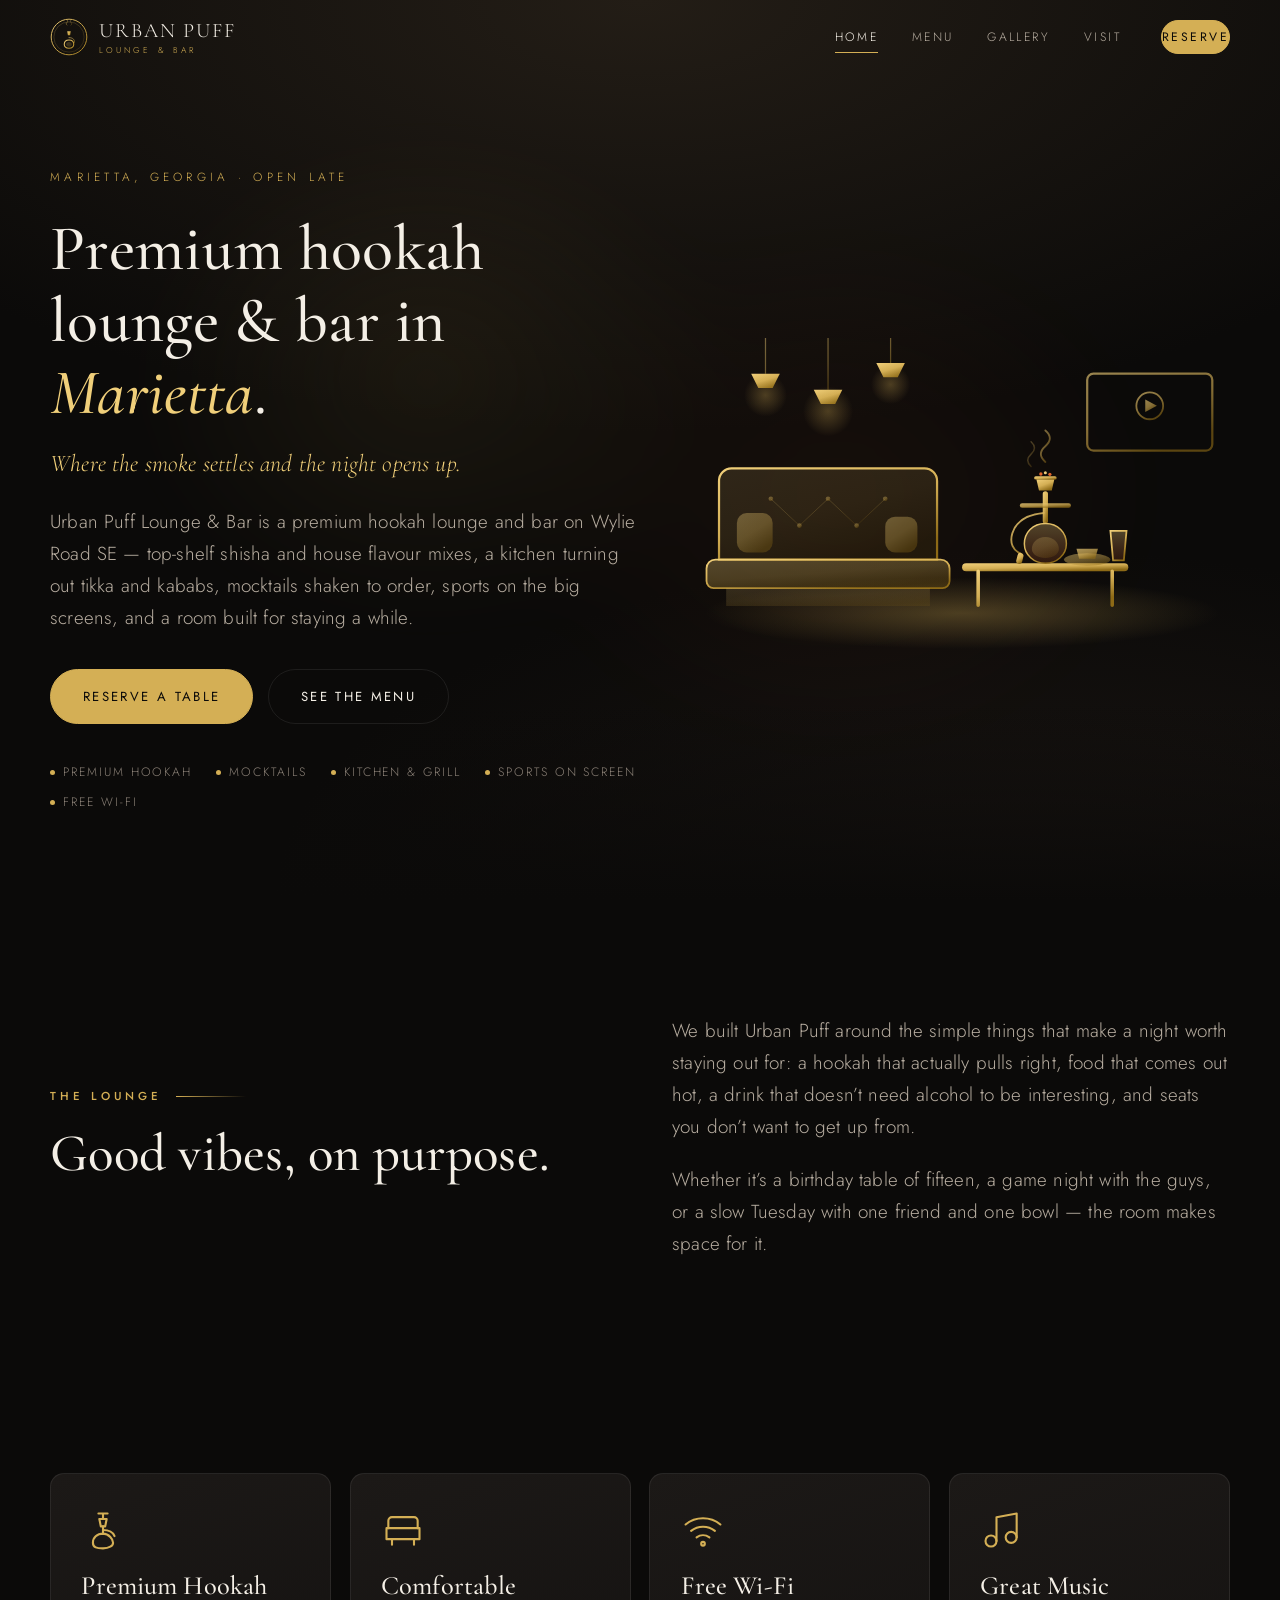
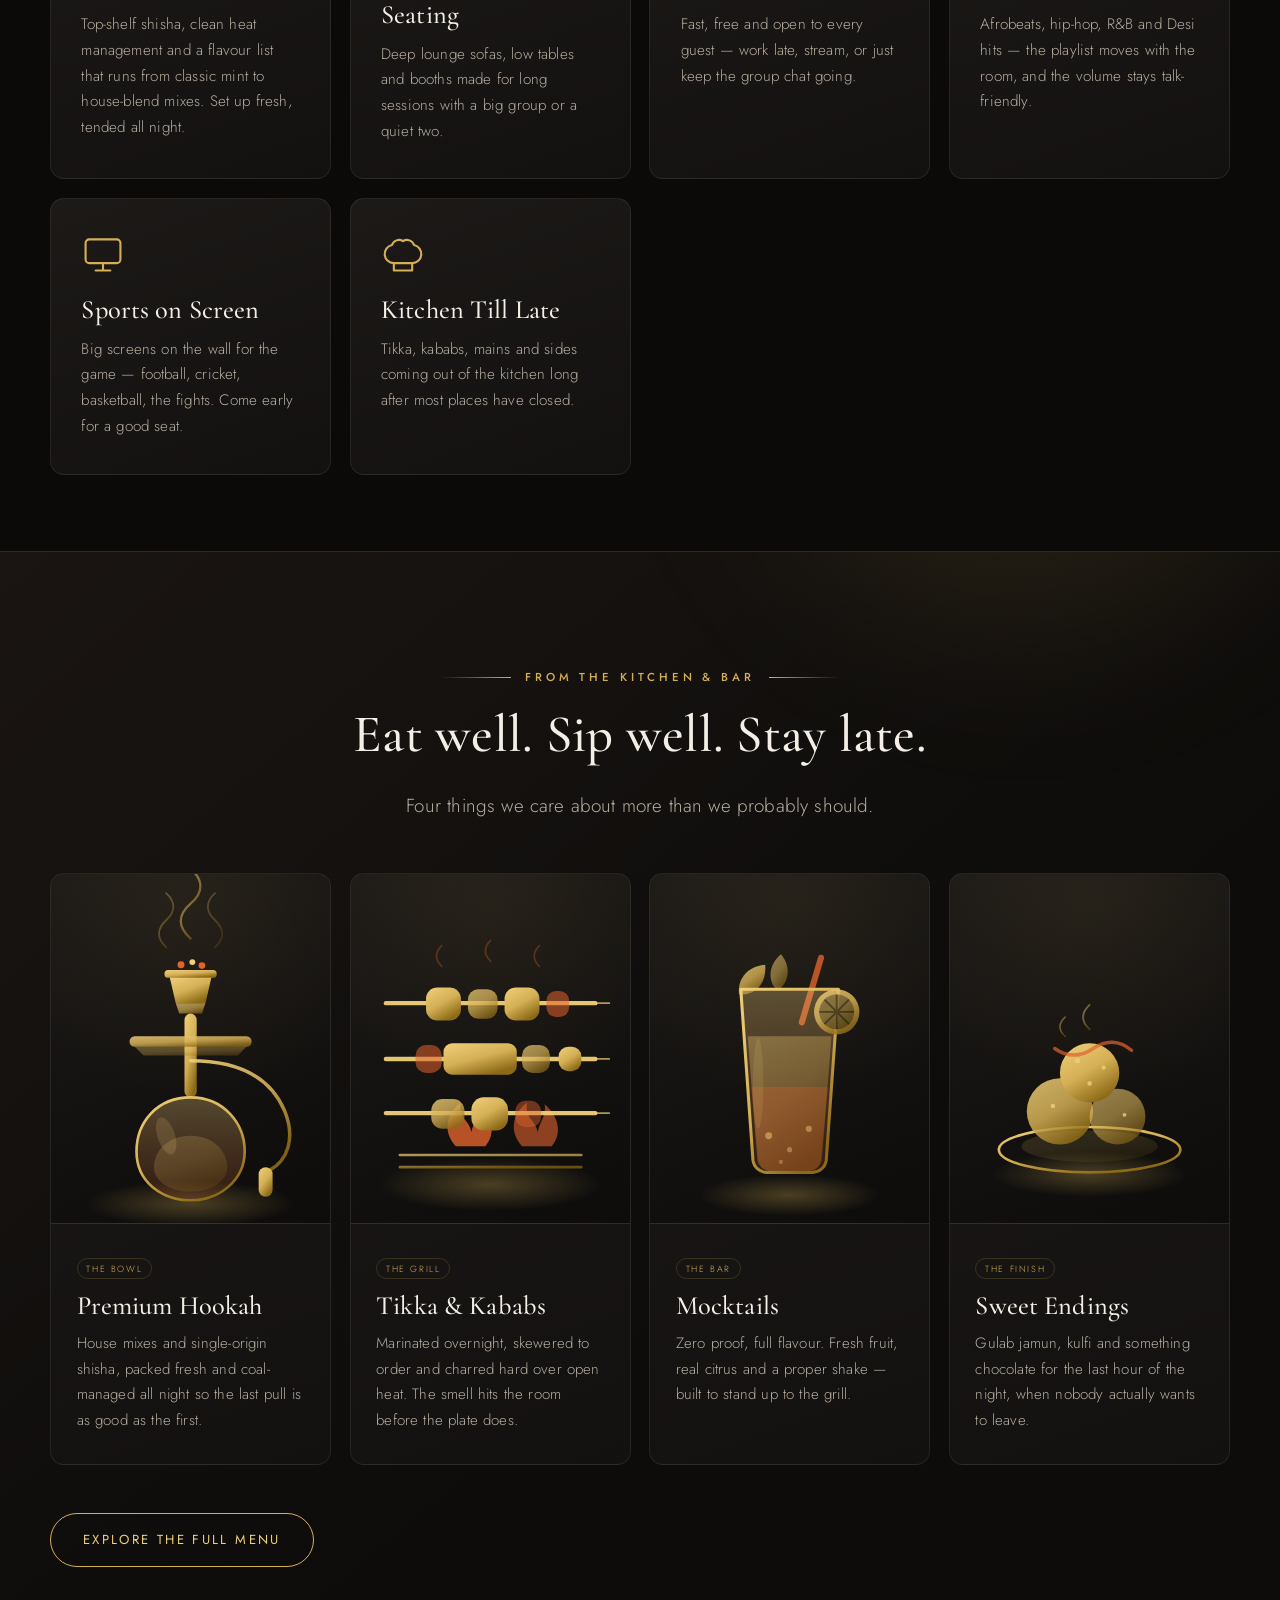
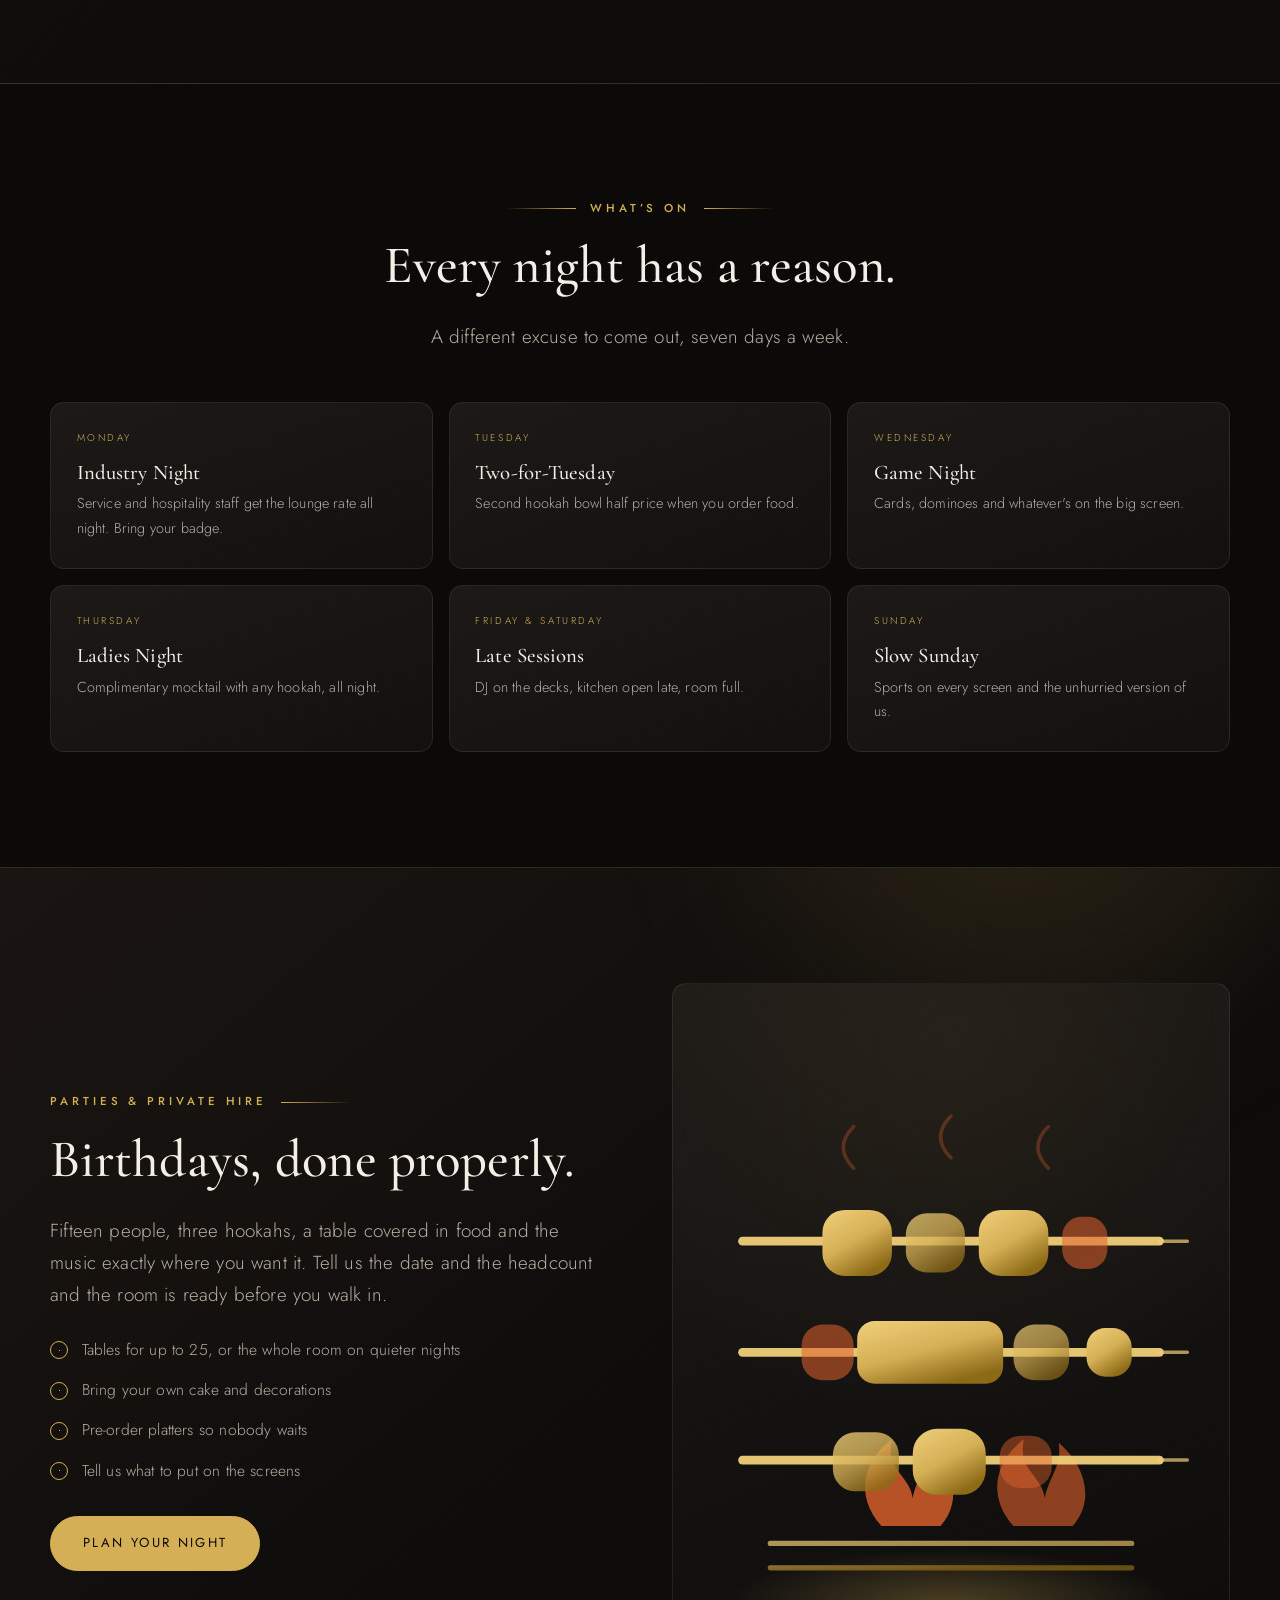
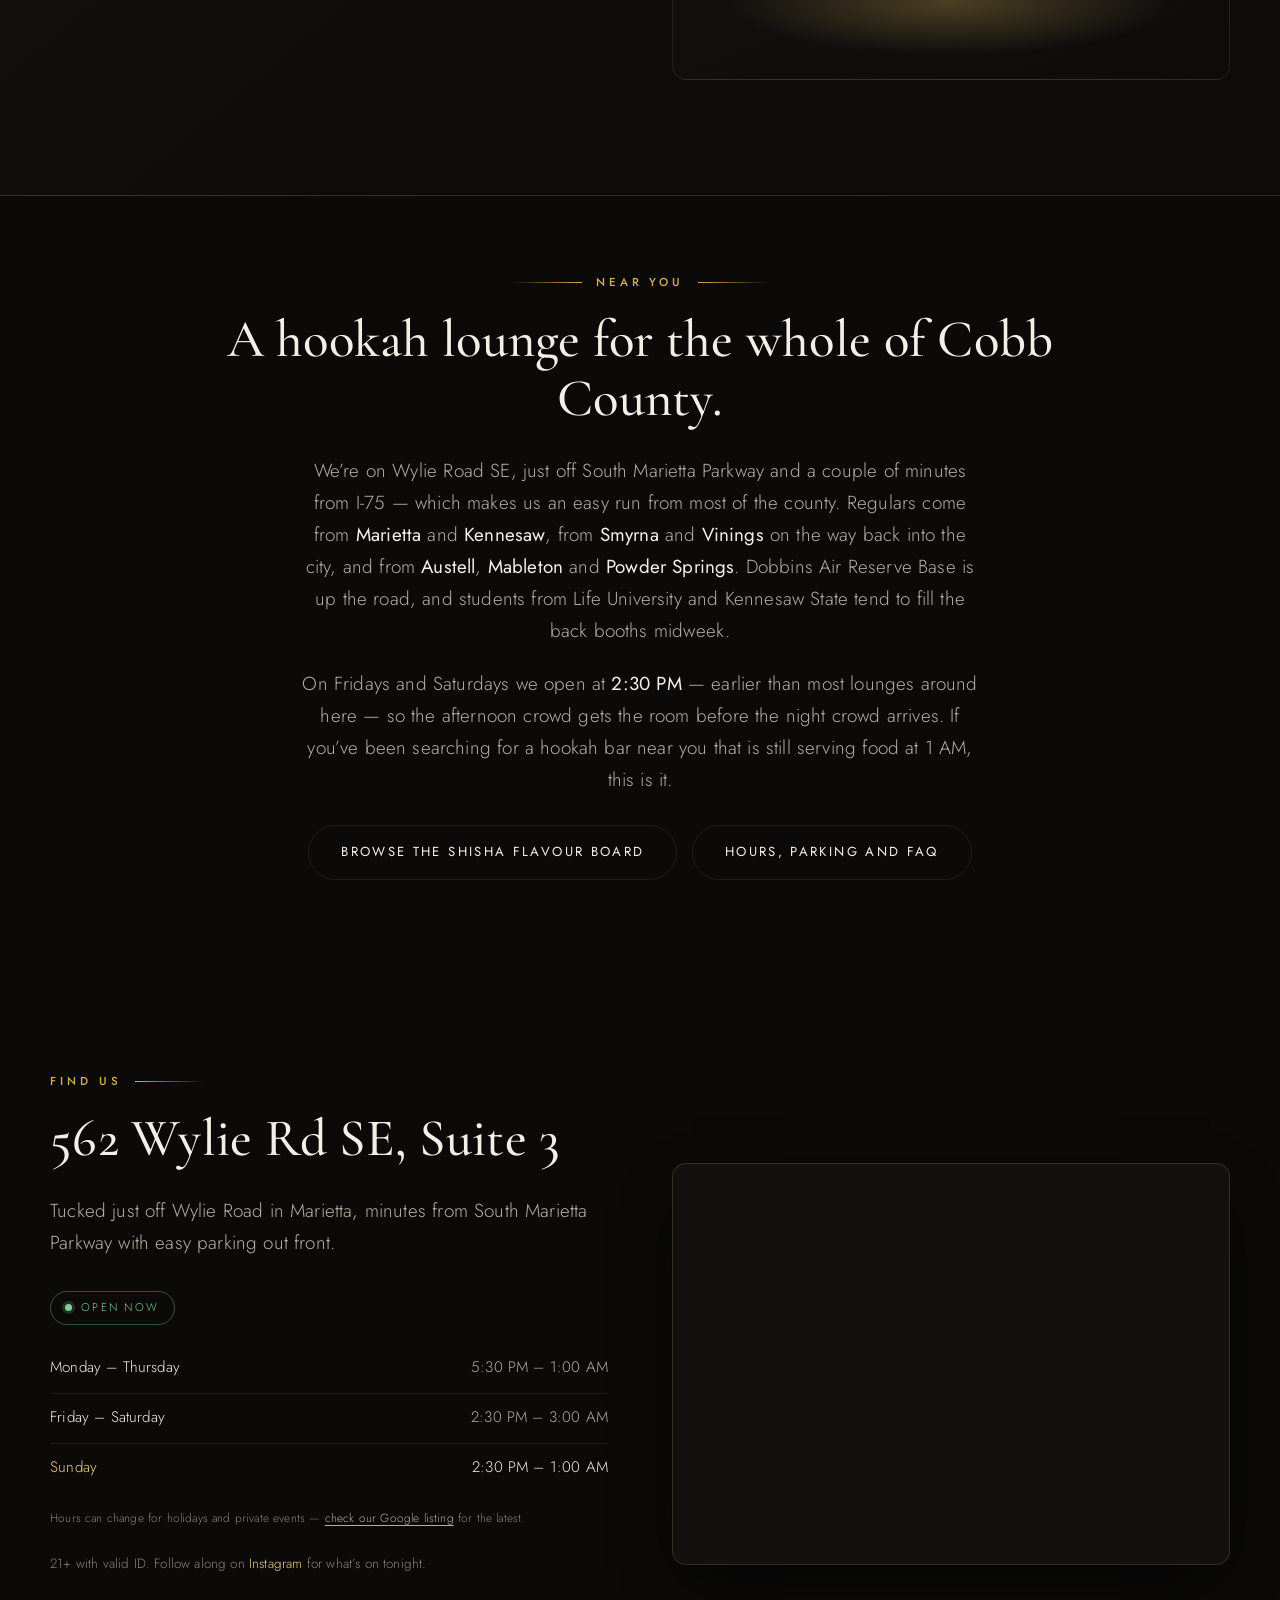
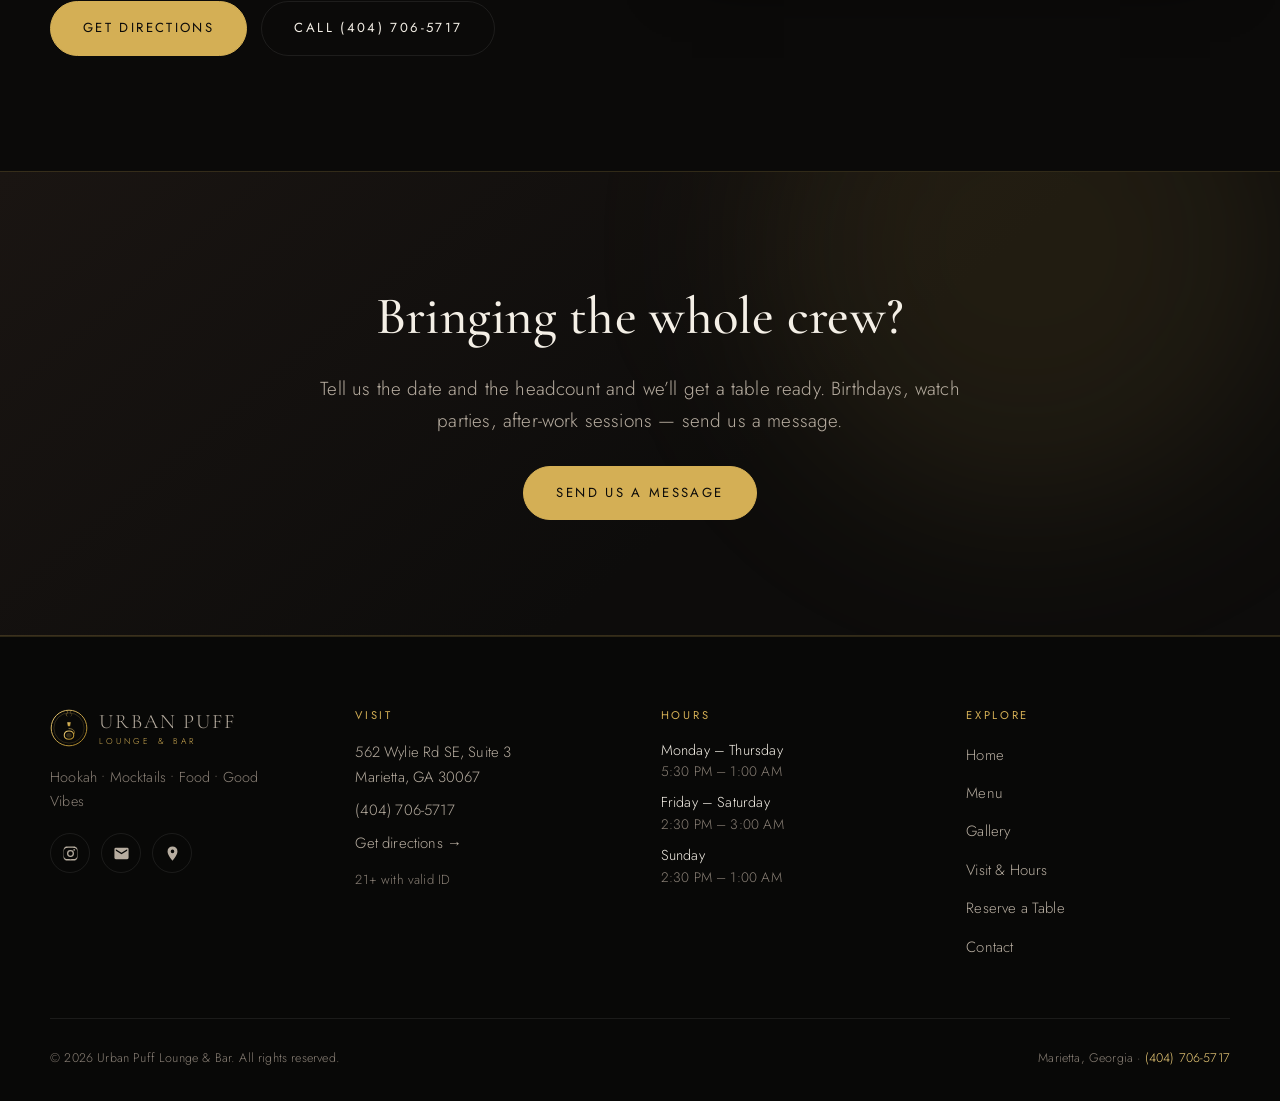
==== index.html @ 560b46fd "Correct the ZIP code to 30067 The US Census geocoder resolves 562 Wylie Rd SE (and neighbouring numb" ====
<!DOCTYPE html>
<html lang="en">
<head>
<meta charset="utf-8">
<meta name="viewport" content="width=device-width, initial-scale=1">
<title>Premium Hookah Lounge &amp; Bar in Marietta, GA | Urban Puff</title>
<meta name="description" content="Premium hookah lounge and bar at 562 Wylie Rd SE, Marietta GA. Top-shelf shisha, tikka and kababs, mocktails, sports on screen, free Wi-Fi. Open late.">
<meta name="robots" content="index, follow, max-image-preview:large, max-snippet:-1, max-video-preview:-1">
<link rel="canonical" href="https://urbanpufflounge.com/">
<meta name="theme-color" content="#0b0a09">
<meta name="author" content="Urban Puff Lounge &amp; Bar">
<meta name="keywords" content="Urban Puff Lounge &amp; Bar, Urban Puff Lounge and Bar, Urban Puff Marietta, hookah lounge Marietta GA, hookah bar near me, premium hookah lounge Atlanta, shisha Marietta, hookah and food Marietta, mocktail bar Marietta, Cobb County hookah lounge">

<meta name="geo.region" content="US-GA">
<meta name="geo.placename" content="Marietta, GA">
<meta name="geo.position" content="33.9381686;-84.511845">
<meta name="ICBM" content="33.9381686, -84.511845">

<meta property="og:type" content="business.business">
<meta property="og:site_name" content="Urban Puff Lounge &amp; Bar">
<meta property="og:title" content="Premium Hookah Lounge &amp; Bar in Marietta, GA | Urban Puff">
<meta property="og:description" content="Premium hookah lounge and bar at 562 Wylie Rd SE, Marietta GA. Top-shelf shisha, tikka and kababs, mocktails, sports on screen, free Wi-Fi. Open late.">
<meta property="og:url" content="https://urbanpufflounge.com/">
<meta property="og:locale" content="en_US">
<meta property="og:image" content="https://urbanpufflounge.com/assets/img/og-image.jpg">
<meta property="og:image:width" content="1200">
<meta property="og:image:height" content="630">
<meta property="og:image:alt" content="Urban Puff Lounge &amp; Bar — premium hookah lounge in Marietta, Georgia">
<meta name="twitter:card" content="summary_large_image">
<meta name="twitter:title" content="Premium Hookah Lounge &amp; Bar in Marietta, GA | Urban Puff">
<meta name="twitter:description" content="Premium hookah lounge and bar at 562 Wylie Rd SE, Marietta GA. Top-shelf shisha, tikka and kababs, mocktails, sports on screen, free Wi-Fi. Open late.">
<meta name="twitter:image" content="https://urbanpufflounge.com/assets/img/og-image.jpg">

<link rel="icon" href="favicon.svg" type="image/svg+xml">
<link rel="apple-touch-icon" href="assets/img/logo.svg">

<link rel="preconnect" href="https://fonts.googleapis.com">
<link rel="preconnect" href="https://fonts.gstatic.com" crossorigin>
<link href="https://fonts.googleapis.com/css2?family=Cormorant+Garamond:ital,wght@0,400;0,500;0,600;1,400&family=Jost:wght@200;300;400;500&display=swap" rel="stylesheet">
<link rel="stylesheet" href="assets/css/styles.css">
<script>document.documentElement.className += " js";</script>
<script type="application/ld+json">
{
  "@context": "https://schema.org",
  "@type": ["BarOrPub", "Restaurant"],
  "@id": "https://urbanpufflounge.com/#business",
  "name": "Urban Puff Lounge & Bar",
  "alternateName": ["Urban Puff", "Urban Puff Lounge and Bar", "Urban Puff Hookah Lounge"],
  "description": "Premium hookah lounge and bar in Marietta, Georgia. Top-shelf shisha and house flavour mixes, tikka and kababs off the grill, mocktails shaken to order, sports on the big screens, free Wi-Fi and comfortable seating. Open late seven nights a week.",
  "url": "https://urbanpufflounge.com/",
  "image": ["https://urbanpufflounge.com/assets/img/og-image.jpg"],
  "logo": "https://urbanpufflounge.com/assets/img/logo.svg",

  "telephone": "+14047065717",
  "priceRange": "$$",
  "currenciesAccepted": "USD",
  "paymentAccepted": "Cash, Credit Card, Debit Card, Mobile Payment",
  "servesCuisine": ["Hookah", "Indian", "Pakistani", "Middle Eastern", "American"],
  "acceptsReservations": "True",
  "smokingAllowed": true,
  "publicAccess": true,
  "hasMenu": "https://urbanpufflounge.com/menu.html",
  "address": {
    "@type": "PostalAddress",
    "streetAddress": "562 Wylie Rd SE, Suite 3",
    "addressLocality": "Marietta",
    "addressRegion": "GA",
    "postalCode": "30067",
    "addressCountry": "US"
  },
  "geo": {"@type": "GeoCoordinates", "latitude": "33.9381686", "longitude": "-84.511845"},
  "hasMap": "https://maps.app.goo.gl/qtieLH7uMNx3AroJ8",
  "areaServed": [{"@type":"City","name":"Marietta"},{"@type":"City","name":"Kennesaw"},{"@type":"City","name":"Smyrna"},{"@type":"City","name":"Austell"},{"@type":"City","name":"Powder Springs"},{"@type":"City","name":"Mableton"},{"@type":"City","name":"Vinings"},{"@type":"City","name":"Dobbins ARB"},{"@type":"City","name":"Cobb County"},{"@type":"City","name":"Atlanta"}],
  "openingHoursSpecification": [
    {"@type":"OpeningHoursSpecification","dayOfWeek":["Monday","Tuesday","Wednesday","Thursday"],"opens":"17:30","closes":"01:00"},
    {"@type":"OpeningHoursSpecification","dayOfWeek":["Friday","Saturday"],"opens":"14:30","closes":"03:00"},
    {"@type":"OpeningHoursSpecification","dayOfWeek":["Sunday"],"opens":"14:30","closes":"01:00"}
  ],
  "amenityFeature": [
    {"@type":"LocationFeatureSpecification","name":"Premium hookah","value":true},
    {"@type":"LocationFeatureSpecification","name":"Free Wi-Fi","value":true},
    {"@type":"LocationFeatureSpecification","name":"Free parking","value":true},
    {"@type":"LocationFeatureSpecification","name":"Live sports on screen","value":true},
    {"@type":"LocationFeatureSpecification","name":"Group and private bookings","value":true},
    {"@type":"LocationFeatureSpecification","name":"Vegetarian options","value":true},
    {"@type":"LocationFeatureSpecification","name":"Open late","value":true}
  ],
  "potentialAction": {
    "@type": "ReserveAction",
    "target": {
      "@type": "EntryPoint",
      "urlTemplate": "https://urbanpufflounge.com/reserve.html",
      "actionPlatform": [
        "http://schema.org/DesktopWebPlatform",
        "http://schema.org/MobileWebPlatform"
      ]
    },
    "result": {"@type": "Reservation", "name": "Table reservation at Urban Puff Lounge & Bar"}
  },
  "sameAs": ["https://www.instagram.com/urbanpuff.562/"]
}
</script>
<script type="application/ld+json">
{
  "@context": "https://schema.org",
  "@type": "WebSite",
  "@id": "https://urbanpufflounge.com/#website",
  "url": "https://urbanpufflounge.com/",
  "name": "Urban Puff Lounge & Bar",
  "alternateName": "Urban Puff Lounge and Bar",
  "publisher": {"@id": "https://urbanpufflounge.com/#business"},
  "inLanguage": "en-US"
}
</script>
</head>
<body>
<a class="skip-link" href="#main">Skip to content</a>
<header class="site-header">
  <nav class="wrap nav" aria-label="Main">
    <a class="brand" href="index.html">
      <img class="brand__mark" src="assets/img/logo.svg" alt="" width="38" height="38">
      <span class="brand__name">Urban Puff<span class="brand__sub">Lounge &amp; Bar</span></span>
    </a>
    <button class="nav__toggle" aria-expanded="false" aria-controls="nav-links" aria-label="Menu">
      <span></span><span></span><span></span>
    </button>
    <div class="nav__links" id="nav-links">
      <a href="index.html" aria-current="page">Home</a><a href="menu.html">Menu</a><a href="gallery.html">Gallery</a><a href="visit.html">Visit</a>
      <a class="btn btn--solid nav__cta" href="reserve.html">Reserve</a>
    </div>
  </nav>
</header>
<main id="main">
<section class="hero">
  <div class="hero__smoke" aria-hidden="true"></div>
  <div class="wrap hero__grid">
    <div class="hero__inner">
      <p class="hero__tag">Marietta, Georgia · Open Late</p>
      <h1>Premium hookah lounge &amp; bar in <em>Marietta</em>.</h1>
      <p class="hero__poem">Where the smoke settles and the night opens up.</p>
      <p class="lede">Urban Puff Lounge &amp; Bar is a premium hookah lounge and bar on Wylie Road SE — top-shelf shisha and house flavour mixes, a kitchen turning out tikka and kababs, mocktails shaken to order, sports on the big screens, and a room built for staying a while.</p>
      <div class="btn-row" style="margin-top:2.2rem">
        <a class="btn btn--solid" href="reserve.html">Reserve a table</a>
        <a class="btn btn--ghost" href="menu.html">See the menu</a>
      </div>
      <div class="hero__meta">
        <span>Premium Hookah</span>
        <span>Mocktails</span>
        <span>Kitchen &amp; Grill</span>
        <span>Sports on Screen</span>
        <span>Free Wi-Fi</span>
      </div>
    </div>
    <div class="hero__art">
      <div class="art " role="img" aria-label="Inside the Urban Puff lounge">
        <!-- Real photo? Uncomment and the artwork steps aside:
        <img class="art__photo" src="assets/img/lounge.jpg" alt="Inside the Urban Puff lounge" loading="lazy"> -->
        <svg class="art__svg art__svg--wide" viewBox="0 0 600 340" role="img" preserveAspectRatio="xMidYMid meet" aria-hidden="true">
  <defs>
    <linearGradient id="g-lo808" x1="0" y1="0" x2="0.6" y2="1">
      <stop offset="0" stop-color="#f0cf7a"/>
      <stop offset="0.55" stop-color="#d4af55"/>
      <stop offset="1" stop-color="#8d6a16"/>
    </linearGradient>
    <linearGradient id="glass-lo808" x1="0" y1="0" x2="0" y2="1">
      <stop offset="0" stop-color="#f0cf7a" stop-opacity=".30"/>
      <stop offset="1" stop-color="#e0632c" stop-opacity=".16"/>
    </linearGradient>
    <radialGradient id="glow-lo808" cx="50%" cy="50%" r="50%">
      <stop offset="0" stop-color="#d4af55" stop-opacity=".30"/>
      <stop offset="1" stop-color="#d4af55" stop-opacity="0"/>
    </radialGradient>
  </defs>

  <ellipse cx="300" cy="308" rx="288" ry="40" fill="url(#glow-lo808)"/>

  <!-- screen on the back wall -->
  <g opacity=".62">
    <rect x="440" y="40" width="140" height="86" rx="7" fill="none" stroke="url(#g-lo808)" stroke-width="2.5"/>
    <path d="M440 110h140" stroke="url(#g-lo808)" stroke-width="1.2" opacity=".45"/>
    <circle cx="510" cy="76" r="15" fill="none" stroke="url(#g-lo808)" stroke-width="2"/>
    <path d="M505 69l13 7-13 7z" fill="url(#g-lo808)"/>
  </g>

  <!-- pendant lights over the booth -->
  <g>
    <path d="M80 0v40M150 0v58M220 0v28" stroke="url(#g-lo808)" stroke-width="1.4" opacity=".45"/>
    <path d="M64 40h32l-8 16H72z" fill="url(#g-lo808)"/>
    <path d="M134 58h32l-8 16h-16z" fill="url(#g-lo808)"/>
    <path d="M204 28h32l-8 16h-16z" fill="url(#g-lo808)"/>
    <circle class="art-lamp" cx="80" cy="64" r="24" fill="url(#glow-lo808)"/>
    <circle class="art-lamp" cx="150" cy="82" r="28" fill="url(#glow-lo808)"/>
    <circle class="art-lamp" cx="220" cy="52" r="22" fill="url(#glow-lo808)"/>
  </g>

  <!-- banquette: back -->
  <path d="M42 146h216a14 14 0 0114 14v88H28v-88a14 14 0 0114-14z" fill="url(#g-lo808)" opacity=".13"/>
  <path d="M42 146h216a14 14 0 0114 14v88H28v-88a14 14 0 0114-14z" fill="none" stroke="url(#g-lo808)" stroke-width="2.5"/>
  <!-- tufting -->
  <g fill="url(#g-lo808)" opacity=".38">
    <circle cx="86" cy="180" r="2.6"/><circle cx="150" cy="180" r="2.6"/><circle cx="214" cy="180" r="2.6"/>
    <circle cx="118" cy="210" r="2.6"/><circle cx="182" cy="210" r="2.6"/>
  </g>
  <g stroke="url(#g-lo808)" stroke-width="1" opacity=".22">
    <path d="M86 180l32 30M150 180l-32 30M150 180l32 30M214 180l-32 30"/>
  </g>
  <!-- seat -->
  <path d="M24 248h252a10 10 0 0110 10v14a8 8 0 01-8 8H22a8 8 0 01-8-8v-14a10 10 0 0110-10z"
        fill="url(#g-lo808)" opacity=".3"/>
  <path d="M24 248h252a10 10 0 0110 10v14a8 8 0 01-8 8H22a8 8 0 01-8-8v-14a10 10 0 0110-10z"
        fill="none" stroke="url(#g-lo808)" stroke-width="2"/>
  <!-- base -->
  <path d="M36 280h228v20H36z" fill="url(#g-lo808)" opacity=".16"/>
  <path d="M36 300h228" stroke="url(#g-lo808)" stroke-width="2" opacity=".5"/>
  <!-- cushions -->
  <g fill="url(#g-lo808)" opacity=".34">
    <rect x="48" y="196" width="40" height="44" rx="11"/>
    <rect x="214" y="200" width="36" height="40" rx="11"/>
  </g>

  <!-- low table -->
  <rect x="300" y="252" width="186" height="9" rx="4.5" fill="url(#g-lo808)"/>
  <path d="M318 261v38M468 261v38" stroke="url(#g-lo808)" stroke-width="4" stroke-linecap="round"/>
  <path d="M318 299h150" stroke="url(#g-lo808)" stroke-width="2" opacity=".4"/>

  <!-- hookah standing on the table -->
  <g transform="translate(368 122) scale(.42)">
    <g class="art-smoke" stroke="url(#g-lo808)" fill="none" stroke-linecap="round">
      <path class="art-smoke__a" d="M60 40c-16-14-16-28 0-42s16-28 0-42" stroke-width="5" opacity=".5"/>
      <path class="art-smoke__b" d="M22 52c-12-11-12-22 0-33s12-22 0-33" stroke-width="4" opacity=".28"/>
    </g>
    <path d="M36 86h48l-7 30H43z" fill="url(#g-lo808)"/>
    <rect x="30" y="78" width="60" height="9" rx="4.5" fill="url(#g-lo808)"/>
    <rect x="53" y="118" width="14" height="86" rx="7" fill="url(#g-lo808)"/>
    <path d="M-2 150h124a6 6 0 010 12H-2a6 6 0 010-12z" fill="url(#g-lo808)" opacity=".8"/>
    <path d="M60 204c-34 0-56 24-56 54s26 52 56 52 56-22 56-52-22-54-56-54z"
          fill="url(#glass-lo808)" stroke="url(#g-lo808)" stroke-width="4"/>
    <path d="M60 240c-22 0-36 16-36 32 0 14 16 24 36 24s36-10 36-24c0-16-14-32-36-32z" fill="url(#g-lo808)" opacity=".22"/>
    <!-- hose loops down to the left, toward the booth -->
    <path d="M56 176c-46 4-74 22-84 54-8 26 2 46 22 54" fill="none" stroke="url(#g-lo808)" stroke-width="5" stroke-linecap="round" opacity=".85"/>
    <rect x="-16" y="282" width="16" height="30" rx="8" fill="url(#g-lo808)" transform="rotate(14 -8 297)"/>
    <g class="art-ember">
      <circle cx="48" cy="72" r="4.5" fill="#e0632c"/>
      <circle cx="60" cy="69" r="4" fill="#f0cf7a"/>
      <circle cx="72" cy="73" r="4.2" fill="#e0632c"/>
    </g>
  </g>

  <!-- plate and glass on the table -->
  <g>
    <ellipse cx="440" cy="248" rx="26" ry="7" fill="url(#g-lo808)" opacity=".45"/>
    <path d="M428 236h24l-3 11h-18z" fill="url(#g-lo808)" opacity=".7"/>
    <path d="M466 216h18l-3 33h-12z" fill="url(#glass-lo808)" stroke="url(#g-lo808)" stroke-width="2"/>
    <path d="M467 228h16" stroke="url(#g-lo808)" stroke-width="1.5" opacity=".6"/>
  </g>

  <!-- floor -->
  <path d="M0 300h600" stroke="url(#g-lo808)" stroke-width="1.5" opacity=".22"/>
</svg>
      </div>
    </div>
  </div>
</section>

<section class="section">
  <div class="wrap">
    <div class="split">
      <div class="reveal">
        <p class="eyebrow">The Lounge</p>
        <h2>Good vibes, on purpose.</h2>
      </div>
      <div class="reveal">
        <p class="lede">We built Urban Puff around the simple things that make a night worth staying out for: a hookah that actually pulls right, food that comes out hot, a drink that doesn’t need alcohol to be interesting, and seats you don’t want to get up from.</p>
        <p class="lede">Whether it’s a birthday table of fifteen, a game night with the guys, or a slow Tuesday with one friend and one bowl — the room makes space for it.</p>
      </div>
    </div>
  </div>
</section>

<section class="section section--tight">
  <div class="wrap">
    <div class="grid grid--3">
      <article class="card reveal">
        <div class="card__icon"><svg viewBox="0 0 24 24" aria-hidden="true"><path d="M12 3v3M9.5 3h5M10 6h4l-.8 4h-2.4z"/><path d="M12 10v4"/><path d="M12 14c-3.3 0-5.5 2.2-5.5 4.9S8.7 22 12 22s5.5-1.4 5.5-3.1S15.3 14 12 14z"/><path d="M12 12c3.2 0 5.4 1.1 6.3 3.3"/></svg></div>
        <h3>Premium Hookah</h3>
        <p>Top-shelf shisha, clean heat management and a flavour list that runs from classic mint to house-blend mixes. Set up fresh, tended all night.</p>
      </article>
      <article class="card reveal">
        <div class="card__icon"><svg viewBox="0 0 24 24" aria-hidden="true"><path d="M4 11V7a2 2 0 012-2h12a2 2 0 012 2v4"/><path d="M3 11h18v6H3z"/><path d="M6 17v3M18 17v3"/></svg></div>
        <h3>Comfortable Seating</h3>
        <p>Deep lounge sofas, low tables and booths made for long sessions with a big group or a quiet two.</p>
      </article>
      <article class="card reveal">
        <div class="card__icon"><svg viewBox="0 0 24 24" aria-hidden="true"><path d="M2.5 9a15 15 0 0119 0"/><path d="M5.5 12.5a10.5 10.5 0 0113 0"/><path d="M8.5 16a6 6 0 017 0"/><circle cx="12" cy="19.5" r="1"/></svg></div>
        <h3>Free Wi-Fi</h3>
        <p>Fast, free and open to every guest — work late, stream, or just keep the group chat going.</p>
      </article>
      <article class="card reveal">
        <div class="card__icon"><svg viewBox="0 0 24 24" aria-hidden="true"><path d="M9 18V5l11-2v13"/><circle cx="6" cy="18" r="3"/><circle cx="17" cy="16" r="3"/></svg></div>
        <h3>Great Music</h3>
        <p>Afrobeats, hip-hop, R&B and Desi hits — the playlist moves with the room, and the volume stays talk-friendly.</p>
      </article>
      <article class="card reveal">
        <div class="card__icon"><svg viewBox="0 0 24 24" aria-hidden="true"><rect x="2.5" y="4" width="19" height="13" rx="2"/><path d="M8 21h8M12 17v4"/></svg></div>
        <h3>Sports on Screen</h3>
        <p>Big screens on the wall for the game — football, cricket, basketball, the fights. Come early for a good seat.</p>
      </article>
      <article class="card reveal">
        <div class="card__icon"><svg viewBox="0 0 24 24" aria-hidden="true"><path d="M7 21h10M7 21v-4h10v4"/><path d="M17 17a5 5 0 001-9.9A4 4 0 0012 5a4 4 0 00-6 2.1A5 5 0 007 17"/></svg></div>
        <h3>Kitchen Till Late</h3>
        <p>Tikka, kababs, mains and sides coming out of the kitchen long after most places have closed.</p>
      </article>
    </div>
  </div>
</section>

<section class="section band">
  <div class="glow" aria-hidden="true"></div>
  <div class="wrap" style="position:relative;z-index:2">
    <div class="center" style="margin-bottom:3.2rem">
      <p class="eyebrow">From the Kitchen &amp; Bar</p>
      <h2>Eat well. Sip well. Stay late.</h2>
      <p class="lede">Four things we care about more than we probably should.</p>
    </div>
    <div class="showcase">
      <article class="card art-card reveal">
        <div class="art " role="img" aria-label="Premium Hookah">
        <!-- Real photo? Uncomment and the artwork steps aside:
        <img class="art__photo" src="assets/img/hookah.jpg" alt="Premium Hookah" loading="lazy"> -->
        <svg class="art__svg " viewBox="0 0 320 400" role="img" preserveAspectRatio="xMidYMid meet" aria-hidden="true">
  <defs>
    <linearGradient id="g-ho680" x1="0" y1="0" x2="0.6" y2="1">
      <stop offset="0" stop-color="#f0cf7a"/>
      <stop offset="0.55" stop-color="#d4af55"/>
      <stop offset="1" stop-color="#8d6a16"/>
    </linearGradient>
    <linearGradient id="glass-ho680" x1="0" y1="0" x2="0" y2="1">
      <stop offset="0" stop-color="#f0cf7a" stop-opacity=".30"/>
      <stop offset="1" stop-color="#e0632c" stop-opacity=".16"/>
    </linearGradient>
    <radialGradient id="glow-ho680" cx="50%" cy="50%" r="50%">
      <stop offset="0" stop-color="#d4af55" stop-opacity=".30"/>
      <stop offset="1" stop-color="#d4af55" stop-opacity="0"/>
    </radialGradient>
  </defs>

  <ellipse cx="160" cy="378" rx="120" ry="26" fill="url(#glow-ho680)"/>

  <!-- smoke -->
  <g class="art-smoke" stroke="url(#g-ho680)" fill="none" stroke-linecap="round">
    <path class="art-smoke__a" d="M160 74c-15-13-15-27 0-40s15-27 0-40" stroke-width="2.6" opacity=".55"/>
    <path class="art-smoke__b" d="M132 84c-11-10-11-21 0-31s11-21 0-31" stroke-width="2" opacity=".34"/>
    <path class="art-smoke__c" d="M188 84c11-10 11-21 0-31s-11-21 0-31" stroke-width="2" opacity=".26"/>
  </g>

  <!-- bowl -->
  <path d="M136 118h48l-7 30h-34z" fill="url(#g-ho680)"/>
  <rect x="130" y="110" width="60" height="9" rx="4.5" fill="url(#g-ho680)"/>
  <path d="M143 148h34l-4 12h-26z" fill="url(#g-ho680)" opacity=".7"/>

  <!-- stem -->
  <rect x="153" y="160" width="14" height="96" rx="7" fill="url(#g-ho680)"/>
  <!-- plate -->
  <path d="M96 186h128a6 6 0 010 12H96a6 6 0 010-12z" fill="url(#g-ho680)" opacity=".85"/>
  <path d="M96 198h128l-10 10H106z" fill="url(#g-ho680)" opacity=".35"/>

  <!-- vase -->
  <path d="M160 256c-38 0-62 28-62 62s28 56 62 56 62-24 62-56-24-62-62-62z"
        fill="url(#glass-ho680)" stroke="url(#g-ho680)" stroke-width="3"/>
  <path d="M160 300c-26 0-42 18-42 36 0 16 18 28 42 28s42-12 42-28c0-18-16-36-42-36z"
        fill="url(#g-ho680)" opacity=".20"/>
  <ellipse class="art-shine" cx="132" cy="300" rx="10" ry="22" fill="#f0cf7a" opacity=".16" transform="rotate(-18 132 300)"/>

  <!-- hose -->
  <path class="art-hose" d="M160 214c56 0 92 20 108 58 12 30 4 56-18 68"
        fill="none" stroke="url(#g-ho680)" stroke-width="4" stroke-linecap="round" opacity=".9"/>
  <rect x="238" y="336" width="16" height="34" rx="8" fill="url(#g-ho680)"/>

  <!-- coals -->
  <g class="art-ember">
    <circle cx="149" cy="104" r="4" fill="#e0632c"/>
    <circle cx="162" cy="101" r="3.4" fill="#f0cf7a"/>
    <circle cx="173" cy="105" r="3.8" fill="#e0632c"/>
  </g>
</svg>
      </div>
        <div class="art-card__body">
          <span class="tag">The Bowl</span>
          <h3>Premium Hookah</h3>
          <p>House mixes and single-origin shisha, packed fresh and coal-managed all night so the last pull is as good as the first.</p>
        </div>
      </article>
      <article class="card art-card reveal">
        <div class="art " role="img" aria-label="Tikka &amp; Kababs">
        <!-- Real photo? Uncomment and the artwork steps aside:
        <img class="art__photo" src="assets/img/grill.jpg" alt="Tikka &amp; Kababs" loading="lazy"> -->
        <svg class="art__svg " viewBox="0 0 320 400" role="img" preserveAspectRatio="xMidYMid meet" aria-hidden="true">
  <defs>
    <linearGradient id="g-gr652" x1="0" y1="0" x2="0.6" y2="1">
      <stop offset="0" stop-color="#f0cf7a"/>
      <stop offset="0.55" stop-color="#d4af55"/>
      <stop offset="1" stop-color="#8d6a16"/>
    </linearGradient>
    <linearGradient id="glass-gr652" x1="0" y1="0" x2="0" y2="1">
      <stop offset="0" stop-color="#f0cf7a" stop-opacity=".30"/>
      <stop offset="1" stop-color="#e0632c" stop-opacity=".16"/>
    </linearGradient>
    <radialGradient id="glow-gr652" cx="50%" cy="50%" r="50%">
      <stop offset="0" stop-color="#d4af55" stop-opacity=".30"/>
      <stop offset="1" stop-color="#d4af55" stop-opacity="0"/>
    </radialGradient>
  </defs>

  <ellipse cx="160" cy="356" rx="128" ry="30" fill="url(#glow-gr652)"/>

  <!-- flames -->
  <g class="art-flame">
    <path d="M120 312c-16-18-10-38 6-50-4 18 10 20 12 34 2-12 10-18 8-32 14 12 22 32 8 48z"
          fill="#e0632c" opacity=".8"/>
    <path d="M196 312c-16-18-10-38 6-50-4 18 10 20 12 34 2-12 10-18 8-32 14 12 22 32 8 48z"
          fill="#e0632c" opacity=".6"/>
  </g>

  <!-- grill bars -->
  <g stroke="url(#g-gr652)" stroke-width="3" stroke-linecap="round" opacity=".7">
    <path d="M56 322h208M56 336h208"/>
  </g>

  <!-- skewer 1 -->
  <g class="art-skewer art-skewer--a">
    <path d="M40 148h240" stroke="#f0cf7a" stroke-width="5" stroke-linecap="round" opacity=".95"/>
    <path d="M280 148l16 0" stroke="#f0cf7a" stroke-width="2" stroke-linecap="round" opacity=".7"/>
    <rect x="86" y="130" width="40" height="38" rx="13" fill="url(#g-gr652)"/>
    <rect x="134" y="132" width="34" height="34" rx="12" fill="url(#g-gr652)" opacity=".75"/>
    <rect x="176" y="130" width="40" height="38" rx="13" fill="url(#g-gr652)"/>
    <rect x="224" y="134" width="26" height="30" rx="11" fill="#e0632c" opacity=".55"/>
  </g>

  <!-- skewer 2 -->
  <g class="art-skewer art-skewer--b">
    <path d="M40 212h240" stroke="#f0cf7a" stroke-width="5" stroke-linecap="round" opacity=".95"/>
    <path d="M280 212l16 0" stroke="#f0cf7a" stroke-width="2" stroke-linecap="round" opacity=".7"/>
    <rect x="74" y="196" width="30" height="32" rx="12" fill="#e0632c" opacity=".55"/>
    <path d="M116 194h64a10 10 0 0110 10v16a10 10 0 01-10 10h-64a10 10 0 01-10-10v-16a10 10 0 0110-10z" fill="url(#g-gr652)"/>
    <rect x="196" y="196" width="32" height="32" rx="12" fill="url(#g-gr652)" opacity=".7"/>
    <rect x="238" y="198" width="26" height="28" rx="11" fill="url(#g-gr652)"/>
  </g>

  <!-- skewer 3 -->
  <g class="art-skewer art-skewer--c">
    <path d="M40 274h240" stroke="#f0cf7a" stroke-width="5" stroke-linecap="round" opacity=".95"/>
    <path d="M280 274l16 0" stroke="#f0cf7a" stroke-width="2" stroke-linecap="round" opacity=".7"/>
    <rect x="92" y="258" width="38" height="34" rx="13" fill="url(#g-gr652)" opacity=".8"/>
    <rect x="138" y="256" width="42" height="38" rx="14" fill="url(#g-gr652)"/>
    <rect x="188" y="260" width="30" height="30" rx="12" fill="#e0632c" opacity=".45"/>
  </g>

  <!-- heat shimmer -->
  <g class="art-heat" stroke="#e0632c" stroke-width="2" fill="none" opacity=".3" stroke-linecap="round">
    <path d="M104 106c-8-8-8-16 0-24"/>
    <path d="M160 100c-8-8-8-16 0-24"/>
    <path d="M216 106c-8-8-8-16 0-24"/>
  </g>
</svg>
      </div>
        <div class="art-card__body">
          <span class="tag">The Grill</span>
          <h3>Tikka &amp; Kababs</h3>
          <p>Marinated overnight, skewered to order and charred hard over open heat. The smell hits the room before the plate does.</p>
        </div>
      </article>
      <article class="card art-card reveal">
        <div class="art " role="img" aria-label="Mocktails">
        <!-- Real photo? Uncomment and the artwork steps aside:
        <img class="art__photo" src="assets/img/mocktail.jpg" alt="Mocktails" loading="lazy"> -->
        <svg class="art__svg " viewBox="0 0 320 400" role="img" preserveAspectRatio="xMidYMid meet" aria-hidden="true">
  <defs>
    <linearGradient id="g-mo200" x1="0" y1="0" x2="0.6" y2="1">
      <stop offset="0" stop-color="#f0cf7a"/>
      <stop offset="0.55" stop-color="#d4af55"/>
      <stop offset="1" stop-color="#8d6a16"/>
    </linearGradient>
    <linearGradient id="glass-mo200" x1="0" y1="0" x2="0" y2="1">
      <stop offset="0" stop-color="#f0cf7a" stop-opacity=".30"/>
      <stop offset="1" stop-color="#e0632c" stop-opacity=".16"/>
    </linearGradient>
    <radialGradient id="glow-mo200" cx="50%" cy="50%" r="50%">
      <stop offset="0" stop-color="#d4af55" stop-opacity=".30"/>
      <stop offset="1" stop-color="#d4af55" stop-opacity="0"/>
    </radialGradient>
  </defs>

  <ellipse cx="160" cy="368" rx="104" ry="24" fill="url(#glow-mo200)"/>

  <!-- straw -->
  <path d="M196 96l-22 74" stroke="#e0632c" stroke-width="7" stroke-linecap="round" opacity=".8"/>

  <!-- mint -->
  <g class="art-mint">
    <path d="M132 104c-20 2-32 16-30 34 18 2 32-12 30-34z" fill="url(#g-mo200)" opacity=".8"/>
    <path d="M150 92c-14 12-16 30-4 42 14-10 16-28 4-42z" fill="url(#g-mo200)" opacity=".55"/>
  </g>

  <!-- glass -->
  <path d="M104 132h112l-14 196a16 16 0 01-16 14h-52a16 16 0 01-16-14z"
        fill="url(#glass-mo200)" stroke="url(#g-mo200)" stroke-width="3.5" stroke-linejoin="round"/>
  <!-- liquid -->
  <path d="M112 186h96l-11 142a14 14 0 01-14 12h-46a14 14 0 01-14-12z" fill="url(#g-mo200)" opacity=".34"/>
  <path d="M116 244h88l-8 84a14 14 0 01-14 12h-44a14 14 0 01-14-12z" fill="#e0632c" opacity=".26"/>
  <path d="M112 186h96" stroke="url(#g-mo200)" stroke-width="2.5" opacity=".8"/>

  <!-- bubbles -->
  <g class="art-bubbles" fill="#f0cf7a">
    <circle class="art-bubble art-bubble--1" cx="136" cy="300" r="4" opacity=".5"/>
    <circle class="art-bubble art-bubble--2" cx="160" cy="316" r="3" opacity=".4"/>
    <circle class="art-bubble art-bubble--3" cx="182" cy="292" r="3.6" opacity=".45"/>
    <circle class="art-bubble art-bubble--4" cx="150" cy="330" r="2.4" opacity=".35"/>
  </g>

  <!-- citrus wheel -->
  <g transform="translate(214 158)">
    <circle r="26" fill="url(#g-mo200)" opacity=".85"/>
    <circle r="20" fill="#0b0a09" opacity=".35"/>
    <g stroke="#0b0a09" stroke-width="2.2" opacity=".45">
      <path d="M0-20V20M-20 0H20M-14-14l28 28M14-14l-28 28"/>
    </g>
  </g>
  <ellipse class="art-shine" cx="124" cy="240" rx="6" ry="52" fill="#f0cf7a" opacity=".12"/>
</svg>
      </div>
        <div class="art-card__body">
          <span class="tag">The Bar</span>
          <h3>Mocktails</h3>
          <p>Zero proof, full flavour. Fresh fruit, real citrus and a proper shake — built to stand up to the grill.</p>
        </div>
      </article>
      <article class="card art-card reveal">
        <div class="art " role="img" aria-label="Sweet Endings">
        <!-- Real photo? Uncomment and the artwork steps aside:
        <img class="art__photo" src="assets/img/dessert.jpg" alt="Sweet Endings" loading="lazy"> -->
        <svg class="art__svg " viewBox="0 0 320 400" role="img" preserveAspectRatio="xMidYMid meet" aria-hidden="true">
  <defs>
    <linearGradient id="g-de800" x1="0" y1="0" x2="0.6" y2="1">
      <stop offset="0" stop-color="#f0cf7a"/>
      <stop offset="0.55" stop-color="#d4af55"/>
      <stop offset="1" stop-color="#8d6a16"/>
    </linearGradient>
    <linearGradient id="glass-de800" x1="0" y1="0" x2="0" y2="1">
      <stop offset="0" stop-color="#f0cf7a" stop-opacity=".30"/>
      <stop offset="1" stop-color="#e0632c" stop-opacity=".16"/>
    </linearGradient>
    <radialGradient id="glow-de800" cx="50%" cy="50%" r="50%">
      <stop offset="0" stop-color="#d4af55" stop-opacity=".30"/>
      <stop offset="1" stop-color="#d4af55" stop-opacity="0"/>
    </radialGradient>
  </defs>

  <ellipse cx="160" cy="344" rx="112" ry="26" fill="url(#glow-de800)"/>
  <!-- plate -->
  <ellipse cx="160" cy="316" rx="104" ry="26" fill="none" stroke="url(#g-de800)" stroke-width="3"/>
  <ellipse cx="160" cy="312" rx="78" ry="18" fill="url(#g-de800)" opacity=".14"/>

  <!-- scoops -->
  <circle cx="126" cy="272" r="38" fill="url(#g-de800)" opacity=".85"/>
  <circle cx="192" cy="278" r="32" fill="url(#g-de800)" opacity=".6"/>
  <circle cx="160" cy="228" r="34" fill="url(#g-de800)"/>

  <!-- drizzle -->
  <path class="art-drizzle" d="M120 200c14 10 30 10 44 0s30-10 44 2"
        fill="none" stroke="#e0632c" stroke-width="4" stroke-linecap="round" opacity=".7"/>

  <!-- pistachio flecks -->
  <g fill="#f0cf7a" opacity=".8">
    <circle cx="146" cy="214" r="3"/><circle cx="176" cy="222" r="2.4"/>
    <circle cx="160" cy="240" r="2.6"/><circle cx="118" cy="266" r="2.6"/>
    <circle cx="200" cy="276" r="2.2"/>
  </g>

  <!-- steam / sparkle -->
  <g class="art-smoke" stroke="url(#g-de800)" fill="none" stroke-linecap="round" opacity=".45">
    <path class="art-smoke__a" d="M160 178c-10-9-10-19 0-28" stroke-width="2.2"/>
    <path class="art-smoke__b" d="M132 186c-8-7-8-15 0-22" stroke-width="1.8"/>
  </g>
</svg>
      </div>
        <div class="art-card__body">
          <span class="tag">The Finish</span>
          <h3>Sweet Endings</h3>
          <p>Gulab jamun, kulfi and something chocolate for the last hour of the night, when nobody actually wants to leave.</p>
        </div>
      </article>
    </div>
    <div class="center btn-row" style="margin-top:3rem">
      <a class="btn" href="menu.html">Explore the full menu</a>
    </div>
  </div>
</section>

<section class="section">
  <div class="wrap">
    <div class="center" style="margin-bottom:3rem">
      <p class="eyebrow">What’s On</p>
      <h2>Every night has a reason.</h2>
      <p class="lede">A different excuse to come out, seven days a week.</p>
    </div>
    <div class="specials">
      <article class="special reveal">
        <span class="special__day">Monday</span>
        <h3>Industry Night</h3>
        <p>Service and hospitality staff get the lounge rate all night. Bring your badge.</p>
      </article>
      <article class="special reveal">
        <span class="special__day">Tuesday</span>
        <h3>Two-for-Tuesday</h3>
        <p>Second hookah bowl half price when you order food.</p>
      </article>
      <article class="special reveal">
        <span class="special__day">Wednesday</span>
        <h3>Game Night</h3>
        <p>Cards, dominoes and whatever's on the big screen.</p>
      </article>
      <article class="special reveal">
        <span class="special__day">Thursday</span>
        <h3>Ladies Night</h3>
        <p>Complimentary mocktail with any hookah, all night.</p>
      </article>
      <article class="special reveal">
        <span class="special__day">Friday &amp; Saturday</span>
        <h3>Late Sessions</h3>
        <p>DJ on the decks, kitchen open late, room full.</p>
      </article>
      <article class="special reveal">
        <span class="special__day">Sunday</span>
        <h3>Slow Sunday</h3>
        <p>Sports on every screen and the unhurried version of us.</p>
      </article>
    </div>
  </div>
</section>

<section class="section band">
  <div class="glow" aria-hidden="true"></div>
  <div class="wrap" style="position:relative;z-index:2">
    <div class="split">
      <div class="reveal">
        <p class="eyebrow">Parties &amp; Private Hire</p>
        <h2>Birthdays, done properly.</h2>
        <p class="lede">Fifteen people, three hookahs, a table covered in food and the music exactly where you want it. Tell us the date and the headcount and the room is ready before you walk in.</p>
        <ul class="tick-list">
          <li>Tables for up to 25, or the whole room on quieter nights</li>
          <li>Bring your own cake and decorations</li>
          <li>Pre-order platters so nobody waits</li>
          <li>Tell us what to put on the screens</li>
        </ul>
        <div class="btn-row" style="margin-top:2rem">
          <a class="btn btn--solid" href="reserve.html">Plan your night</a>
        </div>
      </div>
      <div class="reveal">
        <div class="art " role="img" aria-label="A table set for a group">
        <!-- Real photo? Uncomment and the artwork steps aside:
        <img class="art__photo" src="assets/img/party.jpg" alt="A table set for a group" loading="lazy"> -->
        <svg class="art__svg " viewBox="0 0 320 400" role="img" preserveAspectRatio="xMidYMid meet" aria-hidden="true">
  <defs>
    <linearGradient id="g-gr559" x1="0" y1="0" x2="0.6" y2="1">
      <stop offset="0" stop-color="#f0cf7a"/>
      <stop offset="0.55" stop-color="#d4af55"/>
      <stop offset="1" stop-color="#8d6a16"/>
    </linearGradient>
    <linearGradient id="glass-gr559" x1="0" y1="0" x2="0" y2="1">
      <stop offset="0" stop-color="#f0cf7a" stop-opacity=".30"/>
      <stop offset="1" stop-color="#e0632c" stop-opacity=".16"/>
    </linearGradient>
    <radialGradient id="glow-gr559" cx="50%" cy="50%" r="50%">
      <stop offset="0" stop-color="#d4af55" stop-opacity=".30"/>
      <stop offset="1" stop-color="#d4af55" stop-opacity="0"/>
    </radialGradient>
  </defs>

  <ellipse cx="160" cy="356" rx="128" ry="30" fill="url(#glow-gr559)"/>

  <!-- flames -->
  <g class="art-flame">
    <path d="M120 312c-16-18-10-38 6-50-4 18 10 20 12 34 2-12 10-18 8-32 14 12 22 32 8 48z"
          fill="#e0632c" opacity=".8"/>
    <path d="M196 312c-16-18-10-38 6-50-4 18 10 20 12 34 2-12 10-18 8-32 14 12 22 32 8 48z"
          fill="#e0632c" opacity=".6"/>
  </g>

  <!-- grill bars -->
  <g stroke="url(#g-gr559)" stroke-width="3" stroke-linecap="round" opacity=".7">
    <path d="M56 322h208M56 336h208"/>
  </g>

  <!-- skewer 1 -->
  <g class="art-skewer art-skewer--a">
    <path d="M40 148h240" stroke="#f0cf7a" stroke-width="5" stroke-linecap="round" opacity=".95"/>
    <path d="M280 148l16 0" stroke="#f0cf7a" stroke-width="2" stroke-linecap="round" opacity=".7"/>
    <rect x="86" y="130" width="40" height="38" rx="13" fill="url(#g-gr559)"/>
    <rect x="134" y="132" width="34" height="34" rx="12" fill="url(#g-gr559)" opacity=".75"/>
    <rect x="176" y="130" width="40" height="38" rx="13" fill="url(#g-gr559)"/>
    <rect x="224" y="134" width="26" height="30" rx="11" fill="#e0632c" opacity=".55"/>
  </g>

  <!-- skewer 2 -->
  <g class="art-skewer art-skewer--b">
    <path d="M40 212h240" stroke="#f0cf7a" stroke-width="5" stroke-linecap="round" opacity=".95"/>
    <path d="M280 212l16 0" stroke="#f0cf7a" stroke-width="2" stroke-linecap="round" opacity=".7"/>
    <rect x="74" y="196" width="30" height="32" rx="12" fill="#e0632c" opacity=".55"/>
    <path d="M116 194h64a10 10 0 0110 10v16a10 10 0 01-10 10h-64a10 10 0 01-10-10v-16a10 10 0 0110-10z" fill="url(#g-gr559)"/>
    <rect x="196" y="196" width="32" height="32" rx="12" fill="url(#g-gr559)" opacity=".7"/>
    <rect x="238" y="198" width="26" height="28" rx="11" fill="url(#g-gr559)"/>
  </g>

  <!-- skewer 3 -->
  <g class="art-skewer art-skewer--c">
    <path d="M40 274h240" stroke="#f0cf7a" stroke-width="5" stroke-linecap="round" opacity=".95"/>
    <path d="M280 274l16 0" stroke="#f0cf7a" stroke-width="2" stroke-linecap="round" opacity=".7"/>
    <rect x="92" y="258" width="38" height="34" rx="13" fill="url(#g-gr559)" opacity=".8"/>
    <rect x="138" y="256" width="42" height="38" rx="14" fill="url(#g-gr559)"/>
    <rect x="188" y="260" width="30" height="30" rx="12" fill="#e0632c" opacity=".45"/>
  </g>

  <!-- heat shimmer -->
  <g class="art-heat" stroke="#e0632c" stroke-width="2" fill="none" opacity=".3" stroke-linecap="round">
    <path d="M104 106c-8-8-8-16 0-24"/>
    <path d="M160 100c-8-8-8-16 0-24"/>
    <path d="M216 106c-8-8-8-16 0-24"/>
  </g>
</svg>
      </div>
      </div>
    </div>
  </div>
</section>

<section class="section section--tight">
  <div class="wrap" style="max-width:900px">
    <div class="reveal center">
      <p class="eyebrow">Near You</p>
      <h2>A hookah lounge for the whole of Cobb County.</h2>
      <p class="lede">We’re on Wylie Road SE, just off South Marietta Parkway and a couple of minutes from I-75 — which makes us an easy run from most of the county. Regulars come from <strong>Marietta</strong> and <strong>Kennesaw</strong>, from <strong>Smyrna</strong> and <strong>Vinings</strong> on the way back into the city, and from <strong>Austell</strong>, <strong>Mableton</strong> and <strong>Powder Springs</strong>. Dobbins Air Reserve Base is up the road, and students from Life University and Kennesaw State tend to fill the back booths midweek.</p>
      <p class="lede">On Fridays and Saturdays we open at <strong>2:30 PM</strong> — earlier than most lounges around here — so the afternoon crowd gets the room before the night crowd arrives. If you’ve been searching for a hookah bar near you that is still serving food at 1 AM, this is it.</p>
      <div class="btn-row center" style="margin-top:1.8rem">
        <a class="btn btn--ghost" href="menu.html">Browse the shisha flavour board</a>
        <a class="btn btn--ghost" href="visit.html">Hours, parking and FAQ</a>
      </div>
    </div>
  </div>
</section>

<section class="section">
  <div class="wrap">
    <div class="split">
      <div class="reveal">
        <p class="eyebrow">Find Us</p>
        <h2>562 Wylie Rd SE, Suite&nbsp;3</h2>
        <p class="lede">Tucked just off Wylie Road in Marietta, minutes from South Marietta Parkway with easy parking out front.</p>
        <div style="margin:2rem 0 1.5rem"><div class="hours-panel" data-hours><span class="hours-status" data-hours-status></span><div data-hours-list><div class="hours-row" data-days="1,2,3,4"><span>Monday – Thursday</span><span>5:30 PM – 1:00 AM</span></div><div class="hours-row" data-days="5,6"><span>Friday – Saturday</span><span>2:30 PM – 3:00 AM</span></div><div class="hours-row" data-days="0"><span>Sunday</span><span>2:30 PM – 1:00 AM</span></div></div><p class="hours-source" data-hours-note>Hours can change for holidays and private events — <a href="https://maps.app.goo.gl/qtieLH7uMNx3AroJ8" target="_blank" rel="noopener">check our Google listing</a> for the latest.</p><script type="application/json" data-hours-data>[{"days":[1,2,3,4],"open":"17:30","close":"25:00"},{"days":[5,6],"open":"14:30","close":"27:00"},{"days":[0],"open":"14:30","close":"25:00"}]</script></div></div>
        <p style="font-size:.84rem;color:var(--text-faint)">21+ with valid ID. Follow along on <a href="https://www.instagram.com/urbanpuff.562/" target="_blank" rel="noopener">Instagram</a> for what’s on tonight.</p>
        <div class="btn-row" style="margin-top:1.6rem">
          <a class="btn btn--solid" href="https://maps.app.goo.gl/qtieLH7uMNx3AroJ8" target="_blank" rel="noopener">Get directions</a>
          <a class="btn btn--ghost" href="tel:+14047065717">Call (404) 706-5717</a>
        </div>
      </div>
      <div class="reveal map-frame">
        <iframe title="Map to Urban Puff Lounge &amp; Bar" loading="lazy" referrerpolicy="no-referrer-when-downgrade"
          src="https://www.google.com/maps?q=562%20Wylie%20Rd%20SE%2C%20Suite%203%2C%20Marietta%2C%20GA%2030067&output=embed"></iframe>
      </div>
    </div>
  </div>
</section>

<section class="section band">
  <div class="glow" aria-hidden="true"></div>
  <div class="wrap center" style="position:relative;z-index:2">
    <h2>Bringing the whole crew?</h2>
    <p class="lede">Tell us the date and the headcount and we’ll get a table ready. Birthdays, watch parties, after-work sessions — send us a message.</p>
    <div class="btn-row" style="margin-top:1.8rem">
      <a class="btn btn--solid" href="contact.html">Send us a message</a>
    </div>
  </div>
</section></main>

<div class="action-bar" aria-label="Quick actions">
  <a href="tel:+14047065717"><svg viewBox="0 0 24 24" aria-hidden="true"><path d="M6.5 3h3l1.5 4-2 1.5a12 12 0 006.5 6.5L17 13l4 1.5v3a2 2 0 01-2.2 2A16.5 16.5 0 014.5 5.2 2 2 0 016.5 3z"/></svg><span>Call</span></a>
  <a href="reserve.html"><svg viewBox="0 0 24 24" aria-hidden="true"><rect x="3" y="5" width="18" height="16" rx="2"/><path d="M3 10h18M8 3v4M16 3v4"/></svg><span>Reserve</span></a>
  <a href="https://maps.app.goo.gl/qtieLH7uMNx3AroJ8" target="_blank" rel="noopener"><svg viewBox="0 0 24 24" aria-hidden="true"><path d="M12 21s7-7.2 7-12a7 7 0 10-14 0c0 4.8 7 12 7 12z"/><circle cx="12" cy="9" r="2.6"/></svg><span>Directions</span></a>
</div>

<footer class="site-footer">
  <div class="wrap">
    <div class="footer-grid">
      <div>
        <a class="brand" href="index.html" style="margin-bottom:1.1rem">
          <img class="brand__mark" src="assets/img/logo.svg" alt="" width="38" height="38">
          <span class="brand__name">Urban Puff<span class="brand__sub">Lounge &amp; Bar</span></span>
        </a>
        <p style="color:var(--text-faint);font-size:.9rem;max-width:30ch">Hookah • Mocktails • Food • Good Vibes</p>
        <div class="socials" style="margin-top:1.2rem">
          <a href="https://www.instagram.com/urbanpuff.562/" target="_blank" rel="noopener" aria-label="Instagram"><svg viewBox="0 0 24 24" aria-hidden="true"><path d="M12 2.2c3.2 0 3.6 0 4.9.07 1.2.05 1.8.25 2.2.42.6.22 1 .48 1.4.9.4.4.7.8.9 1.4.2.4.4 1 .4 2.2.1 1.3.1 1.7.1 4.9s0 3.6-.1 4.9c0 1.2-.2 1.8-.4 2.2-.2.6-.5 1-.9 1.4-.4.4-.8.7-1.4.9-.4.2-1 .4-2.2.4-1.3.1-1.7.1-4.9.1s-3.6 0-4.9-.1c-1.2 0-1.8-.2-2.2-.4-.6-.2-1-.5-1.4-.9-.4-.4-.7-.8-.9-1.4-.2-.4-.4-1-.4-2.2C2.2 15.6 2.2 15.2 2.2 12s0-3.6.1-4.9c0-1.2.2-1.8.4-2.2.2-.6.5-1 .9-1.4.4-.4.8-.7 1.4-.9.4-.2 1-.4 2.2-.4C8.4 2.2 8.8 2.2 12 2.2zm0 1.8c-3.1 0-3.5 0-4.7.07-1.1.05-1.7.24-2.1.4-.5.2-.9.44-1.3.83-.4.4-.63.8-.83 1.3-.16.4-.35 1-.4 2.1C2.6 9.9 2.6 10.3 2.6 12s0 2.1.07 3.3c.05 1.1.24 1.7.4 2.1.2.5.44.9.83 1.3.4.4.8.63 1.3.83.4.16 1 .35 2.1.4 1.2.07 1.6.07 4.7.07s3.5 0 4.7-.07c1.1-.05 1.7-.24 2.1-.4.5-.2.9-.44 1.3-.83.4-.4.63-.8.83-1.3.16-.4.35-1 .4-2.1.07-1.2.07-1.6.07-3.3s0-2.1-.07-3.3c-.05-1.1-.24-1.7-.4-2.1-.2-.5-.44-.9-.83-1.3-.4-.4-.8-.63-1.3-.83-.4-.16-1-.35-2.1-.4C15.5 4 15.1 4 12 4zm0 3.1a4.9 4.9 0 110 9.8 4.9 4.9 0 010-9.8zm0 8a3.1 3.1 0 100-6.2 3.1 3.1 0 000 6.2zm6.3-8.2a1.15 1.15 0 11-2.3 0 1.15 1.15 0 012.3 0z"/></svg></a>
          <a href="contact.html" aria-label="Send us a message"><svg viewBox="0 0 24 24" aria-hidden="true"><path d="M20 4H4a2 2 0 00-2 2v12a2 2 0 002 2h16a2 2 0 002-2V6a2 2 0 00-2-2zm0 4.24l-8 4.99-8-4.99V6l8 5 8-5v2.24z"/></svg></a>
          <a href="https://maps.app.goo.gl/qtieLH7uMNx3AroJ8" target="_blank" rel="noopener" aria-label="Directions"><svg viewBox="0 0 24 24" aria-hidden="true"><path d="M12 2a7 7 0 00-7 7c0 5.25 7 13 7 13s7-7.75 7-13a7 7 0 00-7-7zm0 9.5A2.5 2.5 0 1112 6.5a2.5 2.5 0 010 5z"/></svg></a>
        </div>
      </div>
      <div>
        <h2 class="footer-head">Visit</h2>
        <p>562 Wylie Rd SE, Suite 3<br>Marietta, GA 30067</p>
        <p><a href="tel:+14047065717">(404) 706-5717</a></p>
        <p><a href="https://maps.app.goo.gl/qtieLH7uMNx3AroJ8" target="_blank" rel="noopener">Get directions &rarr;</a></p>
        <p style="font-size:.82rem;color:var(--text-faint);margin-top:.8rem">21+ with valid ID</p>
      </div>
      <div>
        <h2 class="footer-head">Hours</h2>
        <ul style="font-size:.9rem;line-height:1.5"><li><span style="color:var(--text)">Monday – Thursday</span><br><span style="color:var(--text-faint);font-size:.86rem">5:30 PM – 1:00 AM</span></li><li><span style="color:var(--text)">Friday – Saturday</span><br><span style="color:var(--text-faint);font-size:.86rem">2:30 PM – 3:00 AM</span></li><li><span style="color:var(--text)">Sunday</span><br><span style="color:var(--text-faint);font-size:.86rem">2:30 PM – 1:00 AM</span></li></ul>
      </div>
      <div>
        <h2 class="footer-head">Explore</h2>
        <ul>
          <li><a href="index.html">Home</a></li>
          <li><a href="menu.html">Menu</a></li>
          <li><a href="gallery.html">Gallery</a></li>
          <li><a href="visit.html">Visit &amp; Hours</a></li>
          <li><a href="reserve.html">Reserve a Table</a></li>
          <li><a href="contact.html">Contact</a></li>
        </ul>
      </div>
    </div>
    <div class="footer-bottom">
      <span>&copy; <span data-year>2026</span> Urban Puff Lounge &amp; Bar. All rights reserved.</span>
      <span>Marietta, Georgia &middot; <a href="tel:+14047065717">(404) 706-5717</a></span>
    </div>
  </div>
</footer>
<script src="assets/js/main.js"></script>
<script src="assets/js/hours.js"></script>
<script src="assets/js/forms.js"></script>
</body>
</html>
---- assets/css/styles.css ----
/* ==========================================================================
   Urban Puff Lounge and Bar — design system
   ========================================================================== */

:root{
  --ink:#0b0a09;
  --ink-2:#131110;
  --ink-3:#1c1917;
  --line:rgba(212,175,85,.18);
  --line-soft:rgba(255,255,255,.08);

  --gold:#d4af55;
  --gold-bright:#f0cf7a;
  --gold-deep:#a8811f;
  --ember:#e0632c;
  --smoke:#b9b2a8;

  --text:#f4efe6;
  --text-dim:#b7ada0;
  --text-faint:#8b8177;

  --display:"Cormorant Garamond",Georgia,"Times New Roman",serif;
  --body:"Jost","Helvetica Neue",Helvetica,Arial,sans-serif;

  --wrap:1180px;
  --radius:14px;
  --shadow:0 24px 60px -20px rgba(0,0,0,.85);
  --ease:cubic-bezier(.2,.7,.3,1);
}

*,*::before,*::after{box-sizing:border-box}
html{scroll-behavior:smooth;-webkit-text-size-adjust:100%}
body{
  margin:0;
  background:var(--ink);
  color:var(--text);
  font-family:var(--body);
  font-size:17px;
  line-height:1.7;
  font-weight:300;
  letter-spacing:.01em;
  overflow-x:hidden;
}
img{max-width:100%;display:block}
a{color:var(--gold-bright);text-decoration:none;transition:color .25s var(--ease)}
a:hover{color:var(--text)}
h1,h2,h3,h4{font-family:var(--display);font-weight:500;line-height:1.12;margin:0 0 .5em;letter-spacing:.005em}
h1{font-size:clamp(2.9rem,7.5vw,5.2rem)}
h2{font-size:clamp(2.1rem,4.6vw,3.3rem)}
h3{font-size:clamp(1.3rem,2.2vw,1.65rem)}
p{margin:0 0 1.1em}
ul{margin:0;padding:0;list-style:none}

.wrap{width:min(100% - 2.5rem,var(--wrap));margin-inline:auto}
.section{padding:clamp(4.5rem,9vw,8rem) 0}
.section--tight{padding:clamp(3rem,6vw,5rem) 0}
.center{text-align:center}

/* ---------- decorative bits ---------- */
.eyebrow{
  font-size:.72rem;letter-spacing:.34em;text-transform:uppercase;
  color:var(--gold);font-weight:500;margin:0 0 1.1rem;
  display:flex;align-items:center;gap:.85rem;
}
.eyebrow::after{content:"";height:1px;flex:1;max-width:70px;background:linear-gradient(90deg,var(--gold),transparent)}
.center .eyebrow{justify-content:center}
.center .eyebrow::before{content:"";height:1px;flex:1;max-width:70px;background:linear-gradient(270deg,var(--gold),transparent)}

.lede{font-size:clamp(1.02rem,1.6vw,1.18rem);color:var(--text-dim);max-width:62ch}
.center .lede{margin-inline:auto}

.rule{height:1px;background:linear-gradient(90deg,transparent,var(--line),transparent);border:0;margin:0}

.glow{position:absolute;border-radius:50%;filter:blur(90px);pointer-events:none;z-index:0}

/* ---------- buttons ---------- */
.btn{
  display:inline-flex;align-items:center;justify-content:center;gap:.6rem;
  padding:.95rem 2rem;border-radius:100px;border:1px solid var(--gold);
  font-family:var(--body);font-size:.82rem;font-weight:400;
  letter-spacing:.18em;text-transform:uppercase;cursor:pointer;
  background:transparent;color:var(--gold-bright);
  transition:all .3s var(--ease);
}
.btn:hover{background:var(--gold);color:var(--ink);border-color:var(--gold);transform:translateY(-2px)}
.btn--solid{background:var(--gold);color:var(--ink);border-color:var(--gold)}
.btn--solid:hover{background:var(--gold-bright);border-color:var(--gold-bright);color:var(--ink)}
.btn--ghost{border-color:var(--line-soft);color:var(--text)}
.btn--ghost:hover{border-color:var(--gold);background:transparent;color:var(--gold-bright)}
.btn-row{display:flex;flex-wrap:wrap;gap:.9rem}
.center .btn-row{justify-content:center}

/* ---------- header ---------- */
.site-header{
  position:fixed;inset:0 0 auto 0;z-index:100;
  padding:1.15rem 0;
  transition:background .35s var(--ease),padding .35s var(--ease),border-color .35s var(--ease);
  border-bottom:1px solid transparent;
}
.site-header.is-stuck{
  background:rgba(11,10,9,.9);
  backdrop-filter:blur(14px);-webkit-backdrop-filter:blur(14px);
  border-bottom-color:var(--line);padding:.7rem 0;
}
.nav{display:flex;align-items:center;justify-content:space-between;gap:1.5rem}
.brand{display:flex;align-items:center;gap:.7rem;color:var(--text)}
.brand:hover{color:var(--text)}
.brand__mark{width:38px;height:38px;flex:none}
.brand__name{font-family:var(--display);font-size:1.28rem;letter-spacing:.09em;text-transform:uppercase;line-height:1}
.brand__sub{display:block;font-family:var(--body);font-size:.53rem;letter-spacing:.36em;color:var(--gold);text-transform:uppercase;margin-top:.28rem}

.nav__links{display:flex;align-items:center;gap:2.1rem}
.nav__links a{
  color:var(--text-dim);font-size:.76rem;letter-spacing:.2em;text-transform:uppercase;
  position:relative;padding:.35rem 0;
}
.nav__links a::after{
  content:"";position:absolute;left:0;bottom:0;width:0;height:1px;background:var(--gold);
  transition:width .3s var(--ease);
}
.nav__links a:hover,.nav__links a[aria-current="page"]{color:var(--text)}
.nav__links a:hover::after,.nav__links a[aria-current="page"]::after{width:100%}
.nav__cta{margin-left:.4rem;padding:.7rem 1.4rem;font-size:.72rem}
.nav__links a.btn{color:var(--gold-bright)}
.nav__links a.btn--solid{color:var(--ink)}
.nav__links a.btn--solid:hover{color:var(--ink);background:var(--gold-bright)}
.nav__links a.btn::after{display:none}

.nav__toggle{
  display:none;background:none;border:0;cursor:pointer;padding:.5rem;
  width:44px;height:44px;color:var(--text);
}
.nav__toggle span{display:block;height:1.5px;background:currentColor;margin:5px 0;transition:transform .3s var(--ease),opacity .3s var(--ease)}
.nav__toggle[aria-expanded="true"] span:nth-child(1){transform:translateY(6.5px) rotate(45deg)}
.nav__toggle[aria-expanded="true"] span:nth-child(2){opacity:0}
.nav__toggle[aria-expanded="true"] span:nth-child(3){transform:translateY(-6.5px) rotate(-45deg)}

/* ---------- hero ---------- */
.hero{
  position:relative;min-height:100svh;display:flex;align-items:center;
  padding:9rem 0 4rem;overflow:hidden;
  background:
    radial-gradient(120% 80% at 50% 0%,#231d16 0%,transparent 60%),
    radial-gradient(90% 60% at 80% 100%,#1a1512 0%,transparent 65%),
    var(--ink);
}
.hero::after{
  content:"";position:absolute;inset:auto 0 0 0;height:200px;
  background:linear-gradient(180deg,transparent,var(--ink));z-index:1;
}
.hero__smoke{
  position:absolute;inset:0;z-index:0;opacity:.5;
  background:
    radial-gradient(closest-side,rgba(212,175,85,.16),transparent) 18% 32%/48% 56% no-repeat,
    radial-gradient(closest-side,rgba(224,99,44,.11),transparent) 82% 62%/52% 60% no-repeat;
  filter:blur(30px);
  animation:drift 22s ease-in-out infinite alternate;
}
@keyframes drift{
  from{transform:translate3d(-2%,0,0) scale(1)}
  to{transform:translate3d(3%,-4%,0) scale(1.12)}
}
.hero__inner{position:relative;z-index:2;max-width:760px}
.hero h1{margin-bottom:.35em}
.hero h1 em{font-style:italic;color:var(--gold-bright)}
.hero__tag{
  font-size:.74rem;letter-spacing:.36em;text-transform:uppercase;color:var(--gold);
  margin-bottom:1.6rem;
}
.hero__meta{
  display:flex;flex-wrap:wrap;gap:.55rem 1.5rem;margin-top:2.4rem;
  font-size:.76rem;letter-spacing:.16em;text-transform:uppercase;color:var(--text-faint);
}
.hero__meta span{display:flex;align-items:center;gap:.5rem}
.hero__meta span::before{content:"";width:5px;height:5px;border-radius:50%;background:var(--gold)}

/* ---------- feature grid ---------- */
.grid{display:grid;gap:1.15rem}
.grid--3{grid-template-columns:repeat(auto-fit,minmax(275px,1fr))}
.grid--2{grid-template-columns:repeat(auto-fit,minmax(320px,1fr))}
.grid--4{grid-template-columns:repeat(auto-fit,minmax(215px,1fr))}

.card{
  position:relative;padding:2.1rem 1.9rem;border-radius:var(--radius);
  background:linear-gradient(160deg,var(--ink-3),var(--ink-2));
  border:1px solid var(--line-soft);
  transition:border-color .35s var(--ease),transform .35s var(--ease),background .35s var(--ease);
  overflow:hidden;
}
.card::before{
  content:"";position:absolute;inset:0 0 auto 0;height:1px;
  background:linear-gradient(90deg,transparent,var(--gold),transparent);
  opacity:0;transition:opacity .35s var(--ease);
}
.card:hover{transform:translateY(-4px);border-color:var(--line)}
.card:hover::before{opacity:1}
.card h3{margin-bottom:.4em}
.card p{color:var(--text-dim);font-size:.95rem;margin:0}
.card__icon{
  width:44px;height:44px;margin-bottom:1.25rem;color:var(--gold);
}
.card__icon svg{width:100%;height:100%;stroke:currentColor;fill:none;stroke-width:1.15;stroke-linecap:round;stroke-linejoin:round}

/* ---------- menu ---------- */
.menu-cat{margin-bottom:3.6rem}
.menu-cat__head{display:flex;align-items:baseline;gap:1.2rem;margin-bottom:1.6rem}
.menu-cat__head h3{margin:0;white-space:nowrap;color:var(--gold-bright)}
.menu-cat__head .rule{flex:1}
.menu-list{display:grid;gap:1.4rem;grid-template-columns:repeat(auto-fit,minmax(290px,1fr))}
.menu-item__name{
  font-family:var(--display);font-size:1.16rem;color:var(--text);margin:0 0 .18em;
  display:flex;align-items:center;gap:.6rem;
}
.menu-item__desc{color:var(--text-faint);font-size:.9rem;margin:0;line-height:1.6}
.tag{
  font-family:var(--body);font-size:.56rem;letter-spacing:.18em;text-transform:uppercase;
  border:1px solid var(--line);color:var(--gold);border-radius:100px;padding:.2rem .55rem;
  line-height:1.4;white-space:nowrap;
}

/* ---------- split ---------- */
.split{display:grid;gap:clamp(2rem,5vw,4rem);grid-template-columns:repeat(auto-fit,minmax(330px,1fr));align-items:center}

.info-list li{
  display:flex;gap:1rem;padding:1.15rem 0;border-bottom:1px solid var(--line-soft);
}
.info-list li:last-child{border-bottom:0}
.info-list dt,.info-list__label{
  font-size:.7rem;letter-spacing:.22em;text-transform:uppercase;color:var(--gold);
  min-width:110px;flex:none;padding-top:.28rem;
}
.info-list__value{color:var(--text-dim);font-size:.97rem}
.info-list__value strong{color:var(--text);font-weight:400}

.hours-row{display:flex;justify-content:space-between;gap:1rem;padding:.72rem 0;border-bottom:1px solid var(--line-soft);font-size:.95rem}
.hours-row:last-child{border-bottom:0}
.hours-row span:first-child{color:var(--text)}
.hours-row span:last-child{color:var(--text-dim)}

.map-frame{
  border-radius:var(--radius);overflow:hidden;border:1px solid var(--line);
  box-shadow:var(--shadow);background:var(--ink-2);
}
.map-frame iframe{display:block;width:100%;height:400px;border:0;filter:grayscale(.35) contrast(1.05)}

/* ---------- gallery ---------- */
.gallery{display:grid;gap:1rem;grid-template-columns:repeat(auto-fit,minmax(250px,1fr))}
.tile{
  position:relative;aspect-ratio:4/5;border-radius:var(--radius);overflow:hidden;
  border:1px solid var(--line-soft);
  background:linear-gradient(150deg,var(--ink-3),#0f0d0c);
  display:flex;align-items:center;justify-content:center;
}
.tile--wide{aspect-ratio:16/10}
.tile img{width:100%;height:100%;object-fit:cover;transition:transform .6s var(--ease)}
.tile:hover img{transform:scale(1.05)}
.tile__ph{
  text-align:center;color:var(--text-faint);padding:1.5rem;
  font-size:.68rem;letter-spacing:.24em;text-transform:uppercase;
}
.tile__ph svg{width:34px;height:34px;stroke:var(--gold);fill:none;stroke-width:1;opacity:.55;margin:0 auto .9rem}

/* ---------- quote / cta band ---------- */
.band{
  position:relative;overflow:hidden;
  background:linear-gradient(140deg,#1a1512,#0d0c0b 60%);
  border-block:1px solid var(--line);
}
.band .glow{width:520px;height:520px;background:rgba(212,175,85,.1);top:-40%;left:60%}

/* ---------- forms ---------- */
.form{display:grid;gap:1.15rem}
.form__row{display:grid;gap:1.15rem;grid-template-columns:repeat(auto-fit,minmax(210px,1fr))}
.field{display:flex;flex-direction:column;gap:.5rem}
.field label{font-size:.68rem;letter-spacing:.22em;text-transform:uppercase;color:var(--gold)}
.field label .req{color:var(--ember)}
.field input,.field textarea,.field select{
  font-family:var(--body);font-size:1rem;font-weight:300;color:var(--text);
  background:var(--ink-2);border:1px solid var(--line-soft);border-radius:10px;
  padding:.85rem 1rem;transition:border-color .25s var(--ease),background .25s var(--ease);
  width:100%;
}
.field textarea{min-height:150px;resize:vertical}
.field input:focus,.field textarea:focus,.field select:focus{
  outline:0;border-color:var(--gold);background:var(--ink-3);
}
.field input::placeholder,.field textarea::placeholder{color:#6b6259}
.field .err{font-size:.78rem;color:var(--ember);letter-spacing:.02em;min-height:1em;display:none}
.field.is-invalid input,.field.is-invalid textarea{border-color:var(--ember)}
.field.is-invalid .err{display:block}
.form__note{font-size:.82rem;color:var(--text-faint);margin:0}
.hp{position:absolute;left:-9999px;opacity:0;height:0;width:0;overflow:hidden}

.form-panel{
  padding:clamp(1.7rem,3.4vw,2.6rem);border-radius:var(--radius);
  background:linear-gradient(160deg,var(--ink-3),var(--ink-2));
  border:1px solid var(--line-soft);box-shadow:var(--shadow);
}

/* ---------- footer ---------- */
.site-footer{background:#080807;border-top:1px solid var(--line);padding:4.5rem 0 2rem}
.footer-grid{display:grid;gap:2.6rem;grid-template-columns:repeat(auto-fit,minmax(230px,1fr));margin-bottom:3rem}
.footer-grid h2.footer-head{
  font-family:var(--body);font-size:.7rem;letter-spacing:.24em;text-transform:uppercase;
  color:var(--gold);margin:0 0 1.1rem;font-weight:400;
}
.footer-grid li{margin-bottom:.6rem}
.footer-grid a,.footer-grid p{color:var(--text-dim);font-size:.93rem}
.footer-grid p{margin:0 0 .5rem}
.footer-bottom{
  display:flex;flex-wrap:wrap;gap:.8rem 1.5rem;justify-content:space-between;align-items:center;
  padding-top:1.8rem;border-top:1px solid var(--line-soft);
  font-size:.78rem;color:var(--text-faint);
}
.socials{display:flex;gap:.7rem}
.socials a{
  width:40px;height:40px;border-radius:50%;border:1px solid var(--line-soft);
  display:grid;place-items:center;color:var(--text-dim);transition:all .3s var(--ease);
}
.socials a:hover{border-color:var(--gold);color:var(--gold);transform:translateY(-2px)}
.socials svg{width:17px;height:17px;fill:currentColor}

/* ---------- page header (inner pages) ---------- */
.page-head{
  position:relative;padding:11rem 0 4.5rem;overflow:hidden;
  background:radial-gradient(100% 130% at 50% -20%,#241d15 0%,var(--ink) 62%);
  border-bottom:1px solid var(--line);
}
.page-head__inner{position:relative;z-index:2}
.page-head h1{font-size:clamp(2.4rem,5.5vw,3.9rem);margin-bottom:.3em}

/* ---------- reveal on scroll ---------- */
.js .reveal{opacity:0;transform:translateY(22px);transition:opacity .8s var(--ease),transform .8s var(--ease)}
.js .reveal.is-in{opacity:1;transform:none}

/* ---------- responsive ---------- */
@media (max-width:900px){
  .nav__toggle{display:block}
  .nav__links{
    position:fixed;inset:0 0 0 auto;width:min(320px,84vw);
    background:rgba(10,9,8,.97);backdrop-filter:blur(18px);
    flex-direction:column;align-items:flex-start;justify-content:center;
    gap:1.6rem;padding:2rem 2.2rem;border-left:1px solid var(--line);
    transform:translateX(100%);transition:transform .4s var(--ease);
  }
  .nav__links.is-open{transform:none}
  .nav__links a{font-size:.92rem;letter-spacing:.16em}
  .nav__cta{margin-left:0;width:100%}
  body.nav-open{overflow:hidden}
}
@media (max-width:640px){
  body{font-size:16px}
  .hero{min-height:auto;padding:8rem 0 4rem}
  .page-head{padding:9rem 0 3.5rem}
  .info-list li{flex-direction:column;gap:.3rem}
  .info-list__label{padding-top:0}
}
@media (prefers-reduced-motion:reduce){
  *,*::before,*::after{animation-duration:.01ms!important;transition-duration:.01ms!important;scroll-behavior:auto!important}
  .js .reveal{opacity:1;transform:none}
}

/* ==========================================================================
   Artwork
   ========================================================================== */
.art{
  position:relative;display:block;width:100%;
  border-radius:var(--radius);overflow:hidden;
  background:
    radial-gradient(120% 90% at 50% 8%,rgba(212,175,85,.07),transparent 62%),
    linear-gradient(158deg,var(--ink-3),#0d0c0b);
  border:1px solid var(--line-soft);
  transition:border-color .4s var(--ease),transform .4s var(--ease);
}
.art:hover{border-color:var(--line)}
.art__svg{display:block;width:100%;height:auto;aspect-ratio:4/5}
.art__svg--wide{aspect-ratio:5/3}
.art__photo{width:100%;height:100%;object-fit:cover;display:block}
/* a real photo wins: it sits after the svg in the DOM and covers it */
.art__photo + .art__svg,.art:has(.art__photo) .art__svg{display:none}

.art-card{display:flex;flex-direction:column;gap:0;overflow:hidden;padding:0}
.art-card .art{border:0;border-radius:0;border-bottom:1px solid var(--line-soft)}
.art-card__body{padding:1.7rem 1.6rem 1.9rem}
.art-card__body h3{margin-bottom:.35em}
.art-card__body p{color:var(--text-dim);font-size:.94rem;margin:0}
.art-card__body .tag{margin-bottom:.8rem;display:inline-block}

/* --- animations --- */
@keyframes art-rise{
  0%{opacity:0;transform:translateY(10px) scaleY(.9)}
  25%{opacity:1}
  100%{opacity:0;transform:translateY(-26px) scaleY(1.15)}
}
.art-smoke path{animation:art-rise 5.5s ease-in-out infinite}
.art-smoke__b{animation-delay:1.1s!important}
.art-smoke__c{animation-delay:2.2s!important}

@keyframes art-ember{0%,100%{opacity:.55}50%{opacity:1}}
.art-ember circle{animation:art-ember 2.4s ease-in-out infinite}
.art-ember circle:nth-child(2){animation-delay:.6s}
.art-ember circle:nth-child(3){animation-delay:1.2s}

@keyframes art-flicker{
  0%,100%{transform:scaleY(1) translateY(0);opacity:.5}
  50%{transform:scaleY(1.12) translateY(-4px);opacity:.75}
}
.art-flame path{transform-origin:center bottom;animation:art-flicker 1.8s ease-in-out infinite}
.art-flame path:last-child{animation-delay:.7s}

@keyframes art-heat{0%,100%{opacity:.18}50%{opacity:.42}}
.art-heat{animation:art-heat 3s ease-in-out infinite}

@keyframes art-bubble{
  0%{transform:translateY(0) scale(.7);opacity:0}
  20%{opacity:.6}
  100%{transform:translateY(-96px) scale(1.1);opacity:0}
}
.art-bubble{animation:art-bubble 4.2s ease-in infinite}
.art-bubble--2{animation-delay:1s}
.art-bubble--3{animation-delay:2s}
.art-bubble--4{animation-delay:3s}

@keyframes art-lamp{0%,100%{opacity:.65}50%{opacity:1}}
.art-lamp{animation:art-lamp 4.5s ease-in-out infinite}
.art-lamp:nth-of-type(2){animation-delay:1.5s}
.art-lamp:nth-of-type(3){animation-delay:3s}

/* ==========================================================================
   Hero with artwork
   ========================================================================== */
.hero__grid{
  position:relative;z-index:2;display:grid;gap:clamp(2rem,4vw,3.5rem);
  grid-template-columns:minmax(0,1.05fr) minmax(0,.95fr);align-items:center;
}
.hero__art{position:relative}
.hero__art .art{background:transparent;border:0}
.hero__art .art__svg{aspect-ratio:5/3}
@media (max-width:900px){
  .hero__grid{grid-template-columns:1fr}
  .hero__art{order:-1;max-width:520px}
}

/* ==========================================================================
   Showcase band
   ========================================================================== */
.showcase{display:grid;gap:1.15rem;grid-template-columns:repeat(auto-fit,minmax(250px,1fr))}

/* ==========================================================================
   Hours panel
   ========================================================================== */
.hours-panel{position:relative}
.hours-status{
  display:inline-flex;align-items:center;gap:.55rem;margin-bottom:1.2rem;
  font-size:.7rem;letter-spacing:.2em;text-transform:uppercase;
  padding:.4rem .9rem;border-radius:100px;border:1px solid var(--line-soft);
  color:var(--text-dim);
}
.hours-status::before{content:"";width:7px;height:7px;border-radius:50%;background:var(--text-faint)}
.hours-status[data-state="open"]{color:#7fd18f;border-color:rgba(127,209,143,.35)}
.hours-status[data-state="open"]::before{background:#7fd18f;box-shadow:0 0 0 3px rgba(127,209,143,.18)}
.hours-status[data-state="closed"]{color:var(--ember);border-color:rgba(224,99,44,.35)}
.hours-status[data-state="closed"]::before{background:var(--ember)}
.hours-row[data-today="true"] span:first-child{color:var(--gold-bright)}
.hours-row[data-today="true"] span:last-child{color:var(--text)}
.hours-source{font-size:.74rem;color:var(--text-faint);margin-top:1rem}
.hours-source a{color:var(--text-dim);text-decoration:underline;text-underline-offset:3px}
.hours-source a:hover{color:var(--gold-bright)}

/* ==========================================================================
   Form status (inline, no redirect)
   ========================================================================== */
.form-status{
  display:none;gap:.9rem;align-items:flex-start;
  padding:1.15rem 1.25rem;border-radius:12px;margin-bottom:1.4rem;
  border:1px solid var(--line-soft);background:var(--ink-2);
}
.form-status.is-shown{display:flex}
.form-status__icon{flex:none;width:26px;height:26px;margin-top:1px}
.form-status__icon svg{width:100%;height:100%;fill:none;stroke-width:1.6;stroke-linecap:round;stroke-linejoin:round}
.form-status p{margin:0;font-size:.94rem}
.form-status strong{display:block;font-family:var(--display);font-size:1.2rem;font-weight:500;margin-bottom:.2rem}
.form-status[data-state="ok"]{border-color:rgba(127,209,143,.35)}
.form-status[data-state="ok"] .form-status__icon{color:#7fd18f}
.form-status[data-state="ok"] strong{color:#7fd18f}
.form-status[data-state="err"]{border-color:rgba(224,99,44,.4)}
.form-status[data-state="err"] .form-status__icon{color:var(--ember)}
.form-status[data-state="err"] strong{color:var(--ember)}
.form-status[data-state="info"] .form-status__icon{color:var(--gold)}
.form-status[data-state="info"] strong{color:var(--gold-bright)}
.form-status p a{text-decoration:underline;text-underline-offset:3px}

.form.is-sent{display:none}

@media (prefers-reduced-motion:reduce){
  .art-smoke path,.art-ember circle,.art-flame path,.art-heat,
  .art-bubble,.art-lamp{animation:none!important;opacity:.6!important}
}
.field label .opt{color:var(--text-faint);letter-spacing:.14em}

/* ==========================================================================
   Sticky action bar (mobile)
   ========================================================================== */
.action-bar{display:none}
@media (max-width:760px){
  .action-bar{
    position:fixed;left:0;right:0;bottom:0;z-index:90;
    display:grid;grid-template-columns:repeat(3,1fr);
    background:rgba(10,9,8,.94);backdrop-filter:blur(16px);-webkit-backdrop-filter:blur(16px);
    border-top:1px solid var(--line);
    padding-bottom:env(safe-area-inset-bottom,0);
  }
  .action-bar a{
    display:flex;flex-direction:column;align-items:center;justify-content:center;gap:.3rem;
    padding:.75rem .4rem .8rem;color:var(--text-dim);
    font-size:.62rem;letter-spacing:.16em;text-transform:uppercase;
  }
  .action-bar a + a{border-left:1px solid var(--line-soft)}
  .action-bar a:active{background:rgba(212,175,85,.09)}
  .action-bar svg{width:20px;height:20px;fill:none;stroke:currentColor;stroke-width:1.5;stroke-linecap:round;stroke-linejoin:round}
  .action-bar a:nth-child(2){color:var(--gold-bright)}
  body{padding-bottom:74px}
}

/* ==========================================================================
   What's on — weekly specials
   ========================================================================== */
.specials{display:grid;gap:1rem;grid-template-columns:repeat(auto-fit,minmax(300px,1fr))}
.special{
  position:relative;padding:1.7rem 1.6rem;border-radius:var(--radius);
  border:1px solid var(--line-soft);
  background:linear-gradient(160deg,var(--ink-3),var(--ink-2));
  transition:border-color .35s var(--ease),transform .35s var(--ease);
}
.special:hover{border-color:var(--line);transform:translateY(-3px)}
.special__day{
  display:block;font-size:.62rem;letter-spacing:.26em;text-transform:uppercase;
  color:var(--gold);margin-bottom:.9rem;
}
.special h3{font-size:1.3rem;margin-bottom:.35em}
.special p{color:var(--text-dim);font-size:.9rem;margin:0}

/* ==========================================================================
   Tick list
   ========================================================================== */
.tick-list{margin-top:1.6rem;display:grid;gap:.85rem}
.tick-list li{display:flex;gap:.85rem;align-items:flex-start;color:var(--text-dim);font-size:.98rem}
.tick-list li::before{
  content:"";flex:none;width:18px;height:18px;margin-top:.28rem;border-radius:50%;
  border:1px solid var(--gold);
  background:
    linear-gradient(45deg,transparent 44%,var(--gold) 44%,var(--gold) 56%,transparent 56%) center/9px 1.4px no-repeat,
    linear-gradient(-45deg,transparent 44%,var(--gold) 44%,var(--gold) 56%,transparent 56%) center/9px 1.4px no-repeat;
  transform:rotate(0);
}

/* ==========================================================================
   Flavour board
   ========================================================================== */
.flavour-grid{display:grid;gap:1.6rem;grid-template-columns:repeat(auto-fit,minmax(230px,1fr))}
.flavour-group h3{
  font-family:var(--body);font-size:.68rem;letter-spacing:.24em;text-transform:uppercase;
  color:var(--gold);font-weight:400;margin:0 0 1.1rem;padding-bottom:.7rem;
  border-bottom:1px solid var(--line);
}
.flavour-list{display:flex;flex-wrap:wrap;gap:.5rem}
.flavour-list li{
  font-size:.85rem;color:var(--text-dim);
  border:1px solid var(--line-soft);border-radius:100px;padding:.36rem .85rem;
  transition:border-color .25s var(--ease),color .25s var(--ease);
}
.flavour-list li:hover{border-color:var(--gold);color:var(--text)}

/* ==========================================================================
   FAQ
   ========================================================================== */
.faq-list{display:grid;gap:.7rem}
.faq{
  border:1px solid var(--line-soft);border-radius:12px;
  background:linear-gradient(160deg,var(--ink-3),var(--ink-2));
  transition:border-color .3s var(--ease);
}
.faq[open]{border-color:var(--line)}
.faq summary{
  cursor:pointer;list-style:none;padding:1.15rem 3rem 1.15rem 1.4rem;
  font-family:var(--display);font-size:1.13rem;color:var(--text);position:relative;
}
.faq summary::-webkit-details-marker{display:none}
.faq summary::after{
  content:"";position:absolute;right:1.4rem;top:50%;width:11px;height:11px;
  border-right:1.5px solid var(--gold);border-bottom:1.5px solid var(--gold);
  transform:translateY(-70%) rotate(45deg);transition:transform .3s var(--ease);
}
.faq[open] summary::after{transform:translateY(-30%) rotate(-135deg)}
.faq summary:hover{color:var(--gold-bright)}
.faq__body{padding:0 1.4rem 1.35rem}
.faq__body p{margin:0;color:var(--text-dim);font-size:.95rem}

/* accessibility + SEO helpers */
.skip-link{
  position:absolute;left:-9999px;top:0;z-index:200;
  background:var(--gold);color:var(--ink);padding:.7rem 1.2rem;border-radius:0 0 8px 0;
  font-size:.78rem;letter-spacing:.16em;text-transform:uppercase;
}
.skip-link:focus{left:0;color:var(--ink)}
.hero__poem{
  font-family:var(--display);font-style:italic;
  font-size:clamp(1.15rem,2.1vw,1.5rem);color:var(--gold-bright);
  margin:-.4rem 0 1.3rem;
}
.section--tight .lede strong{color:var(--text);font-weight:400}

.panel-head{font-size:clamp(1.3rem,2.2vw,1.65rem);margin-bottom:.3em}
.hero h1{font-size:clamp(2.4rem,5vw,4rem);max-width:16ch}
.info-list__value a strong{color:inherit;font-weight:400;font-size:1.05rem;letter-spacing:.02em}
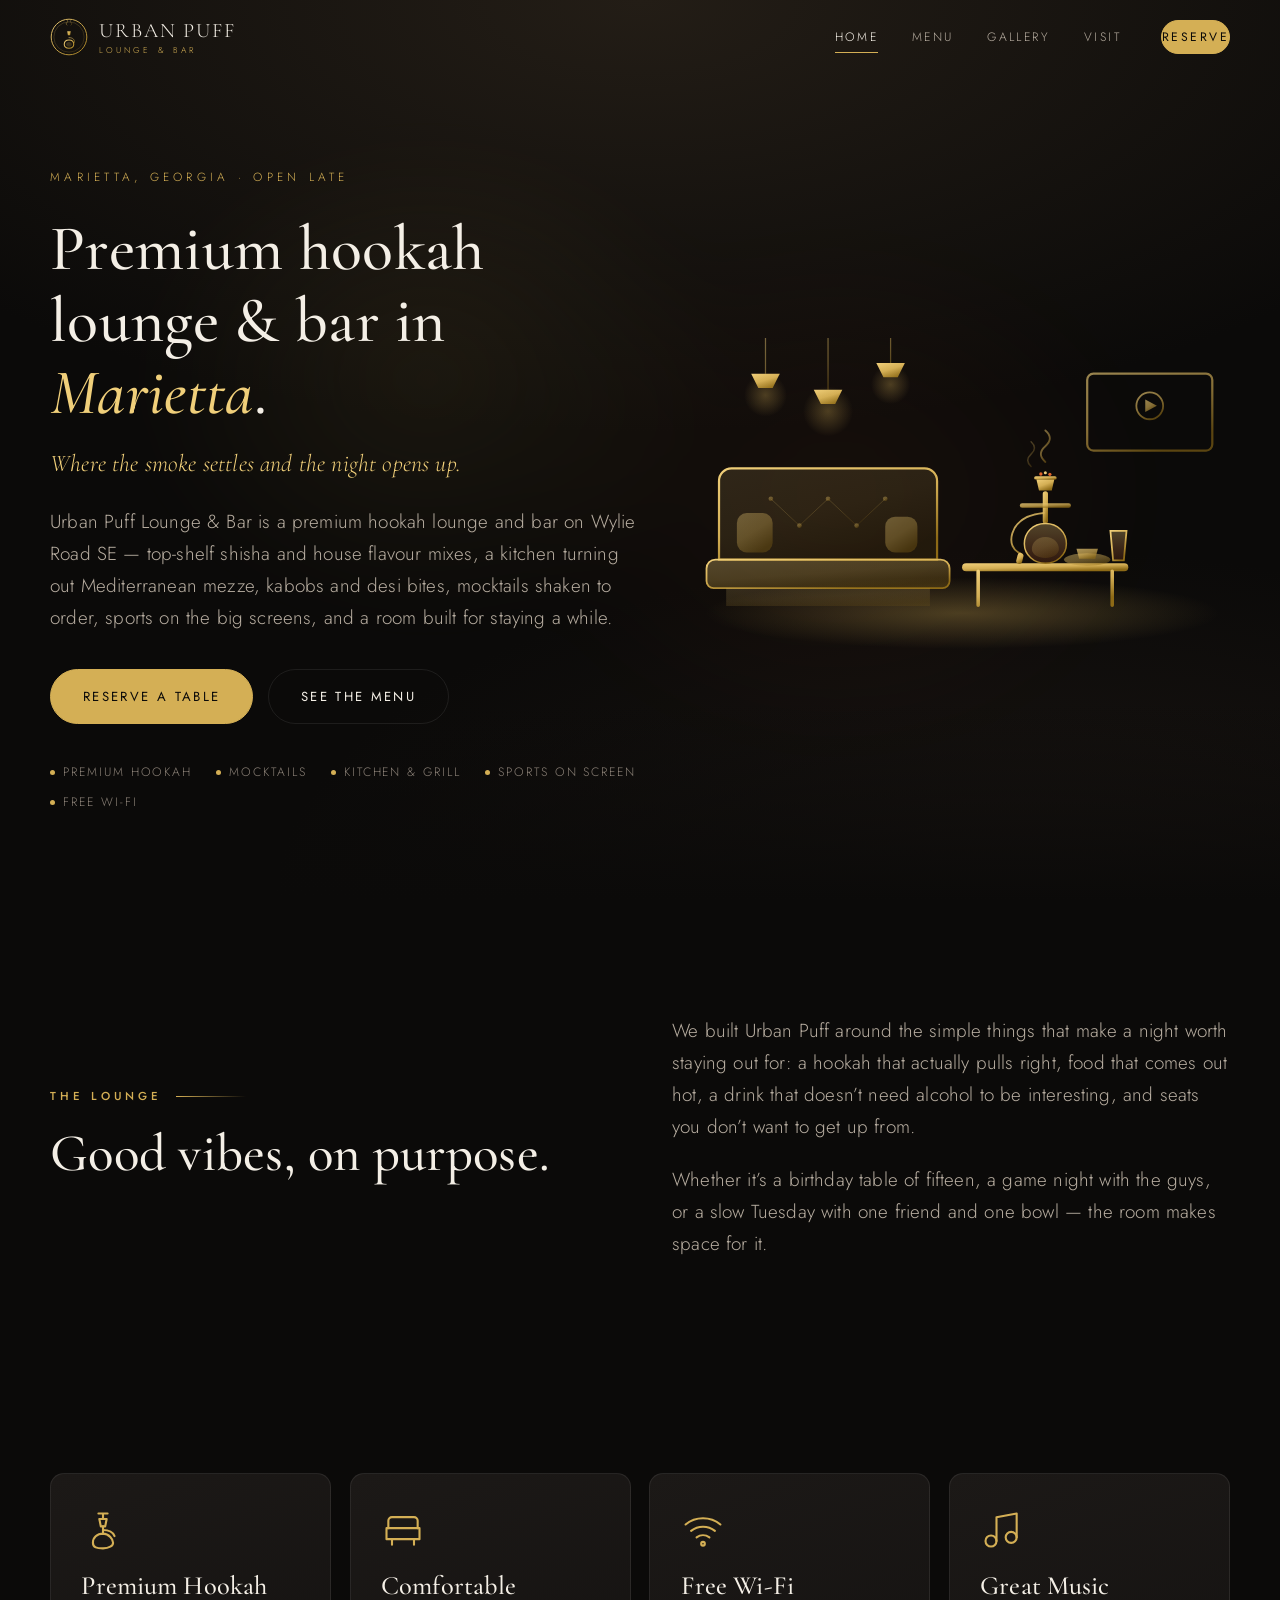
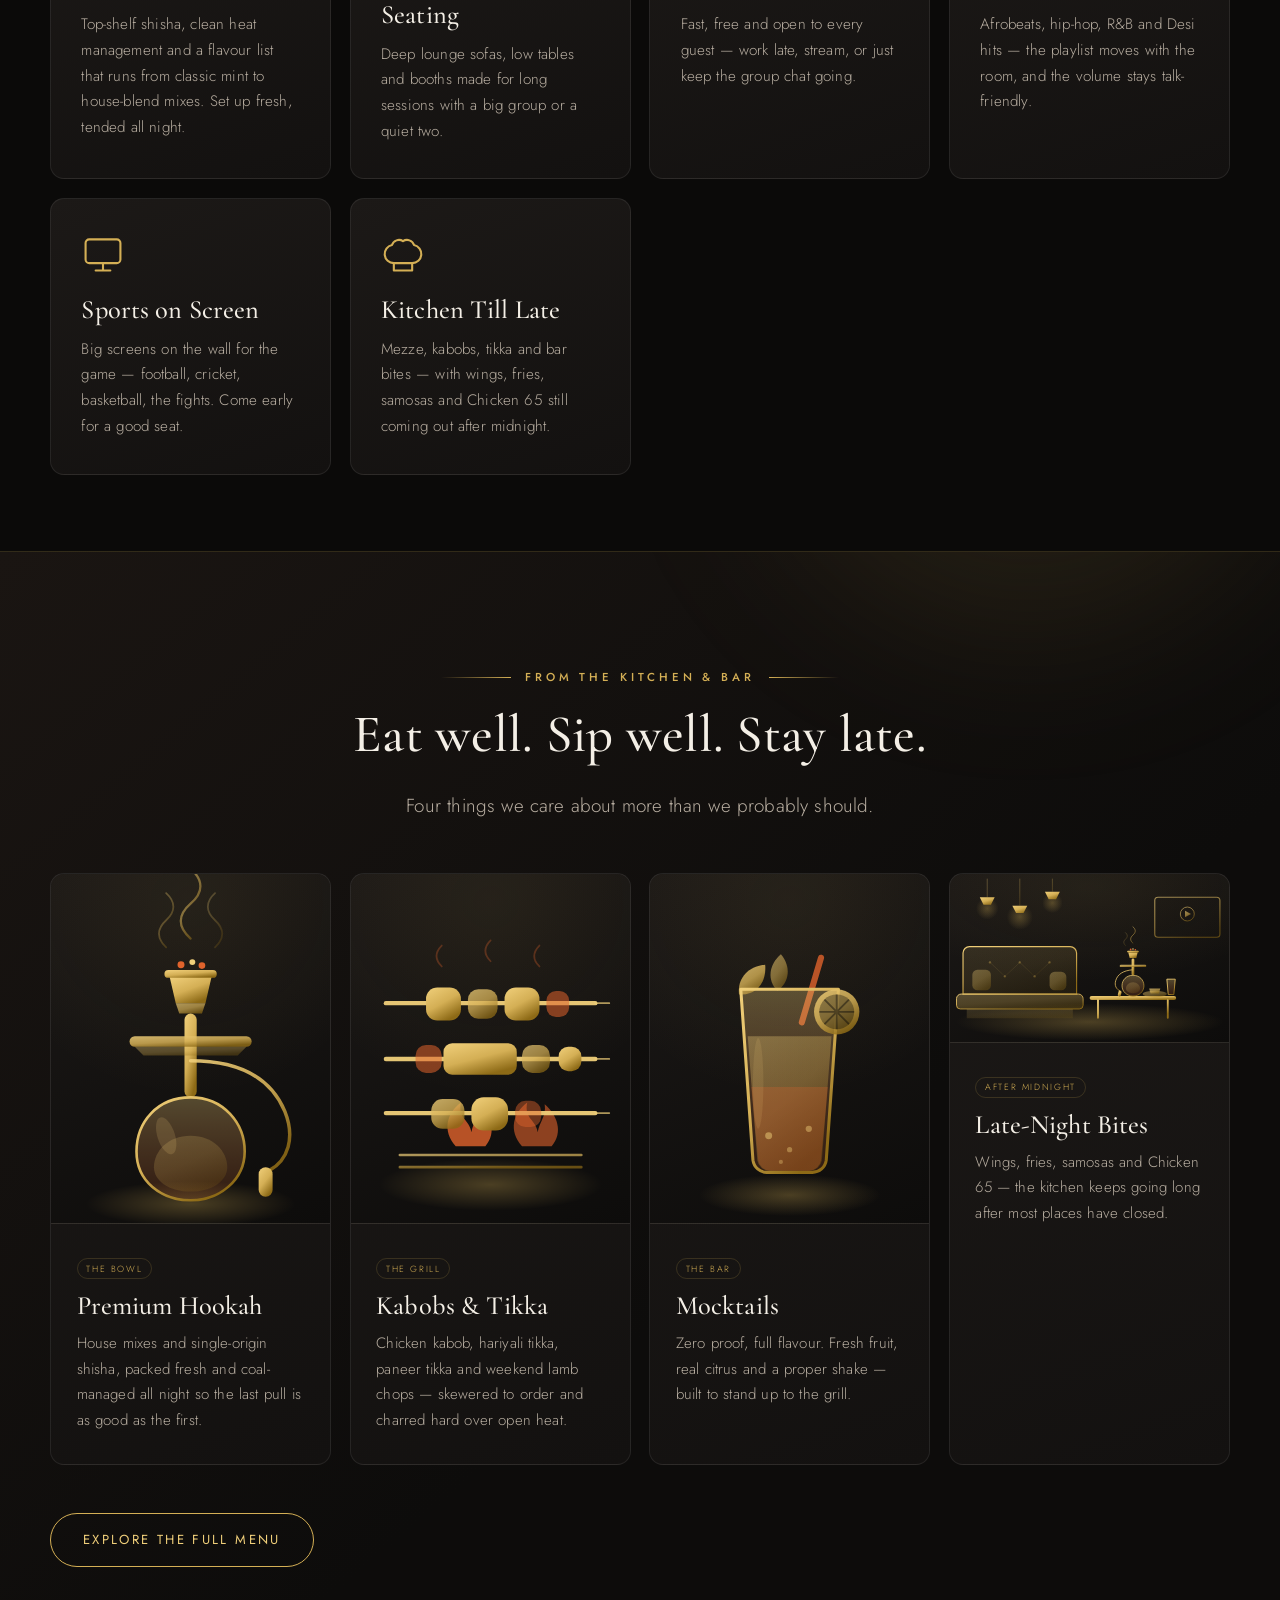
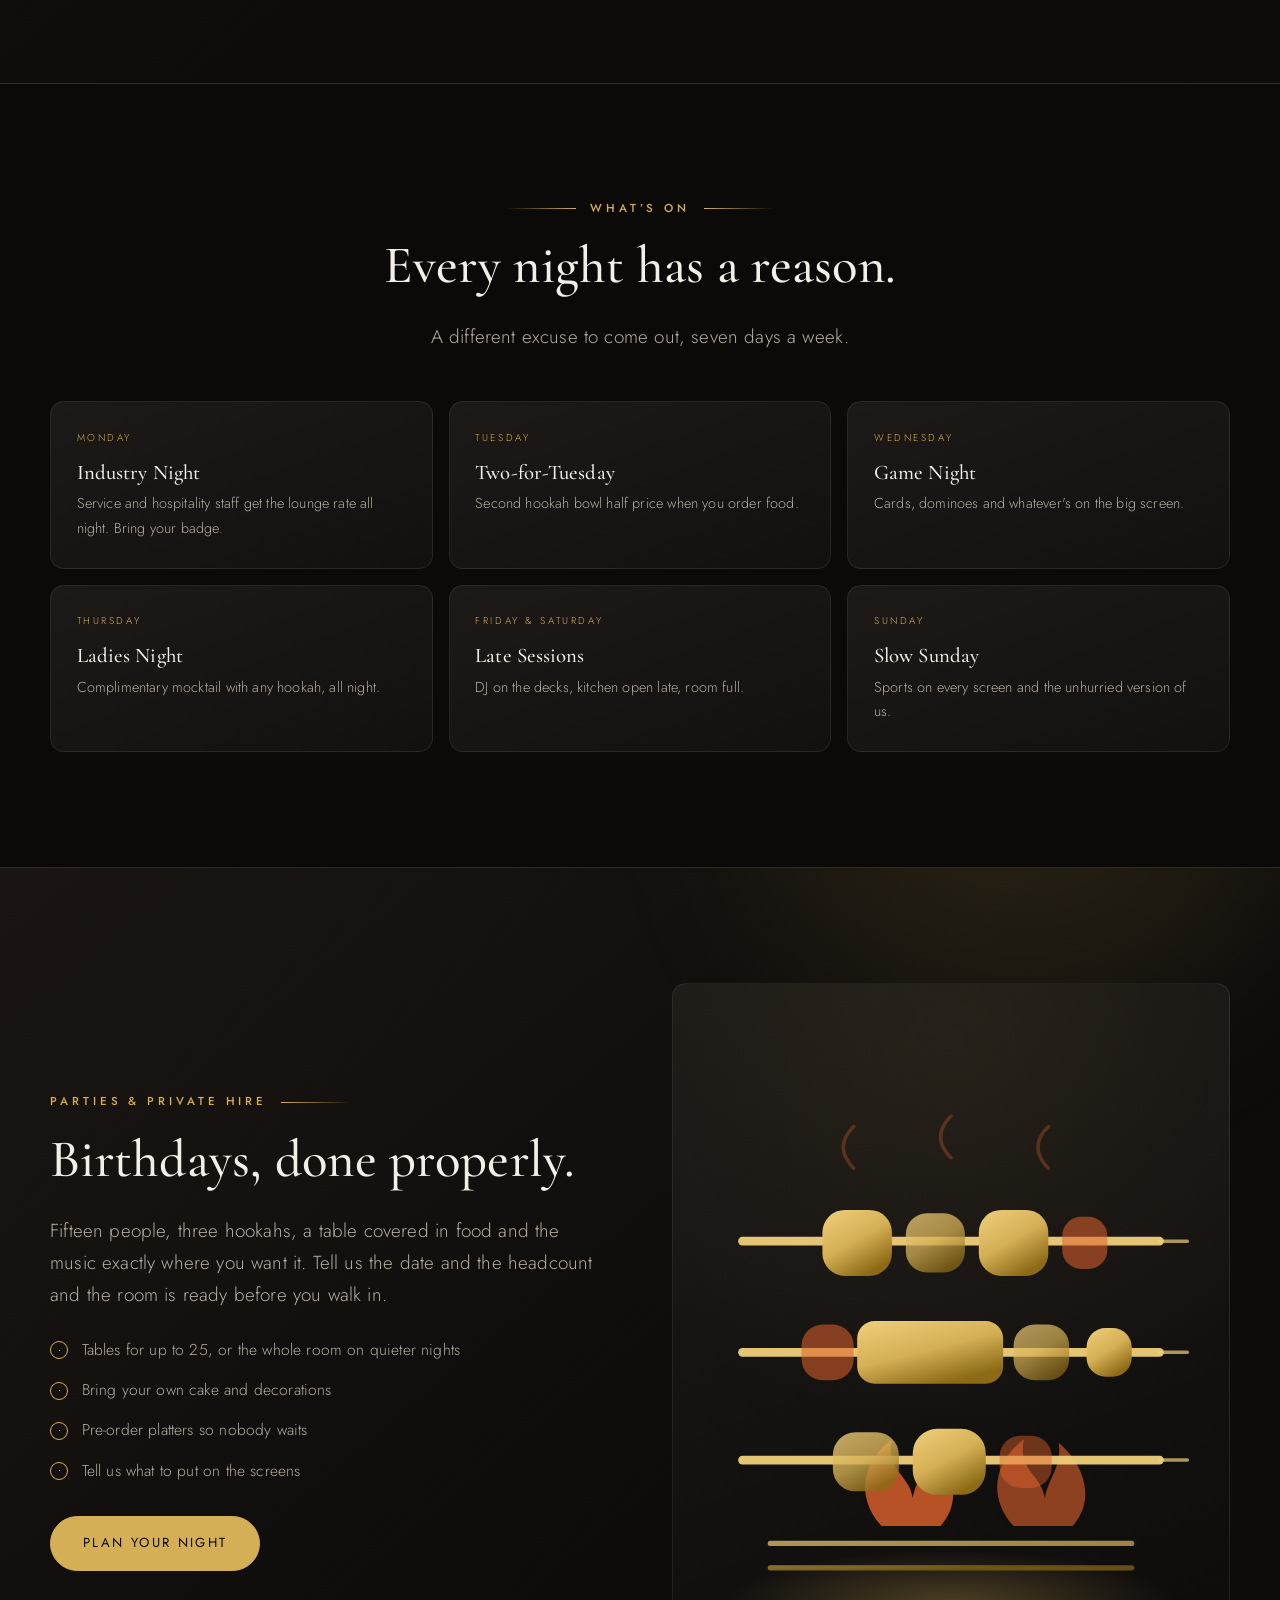
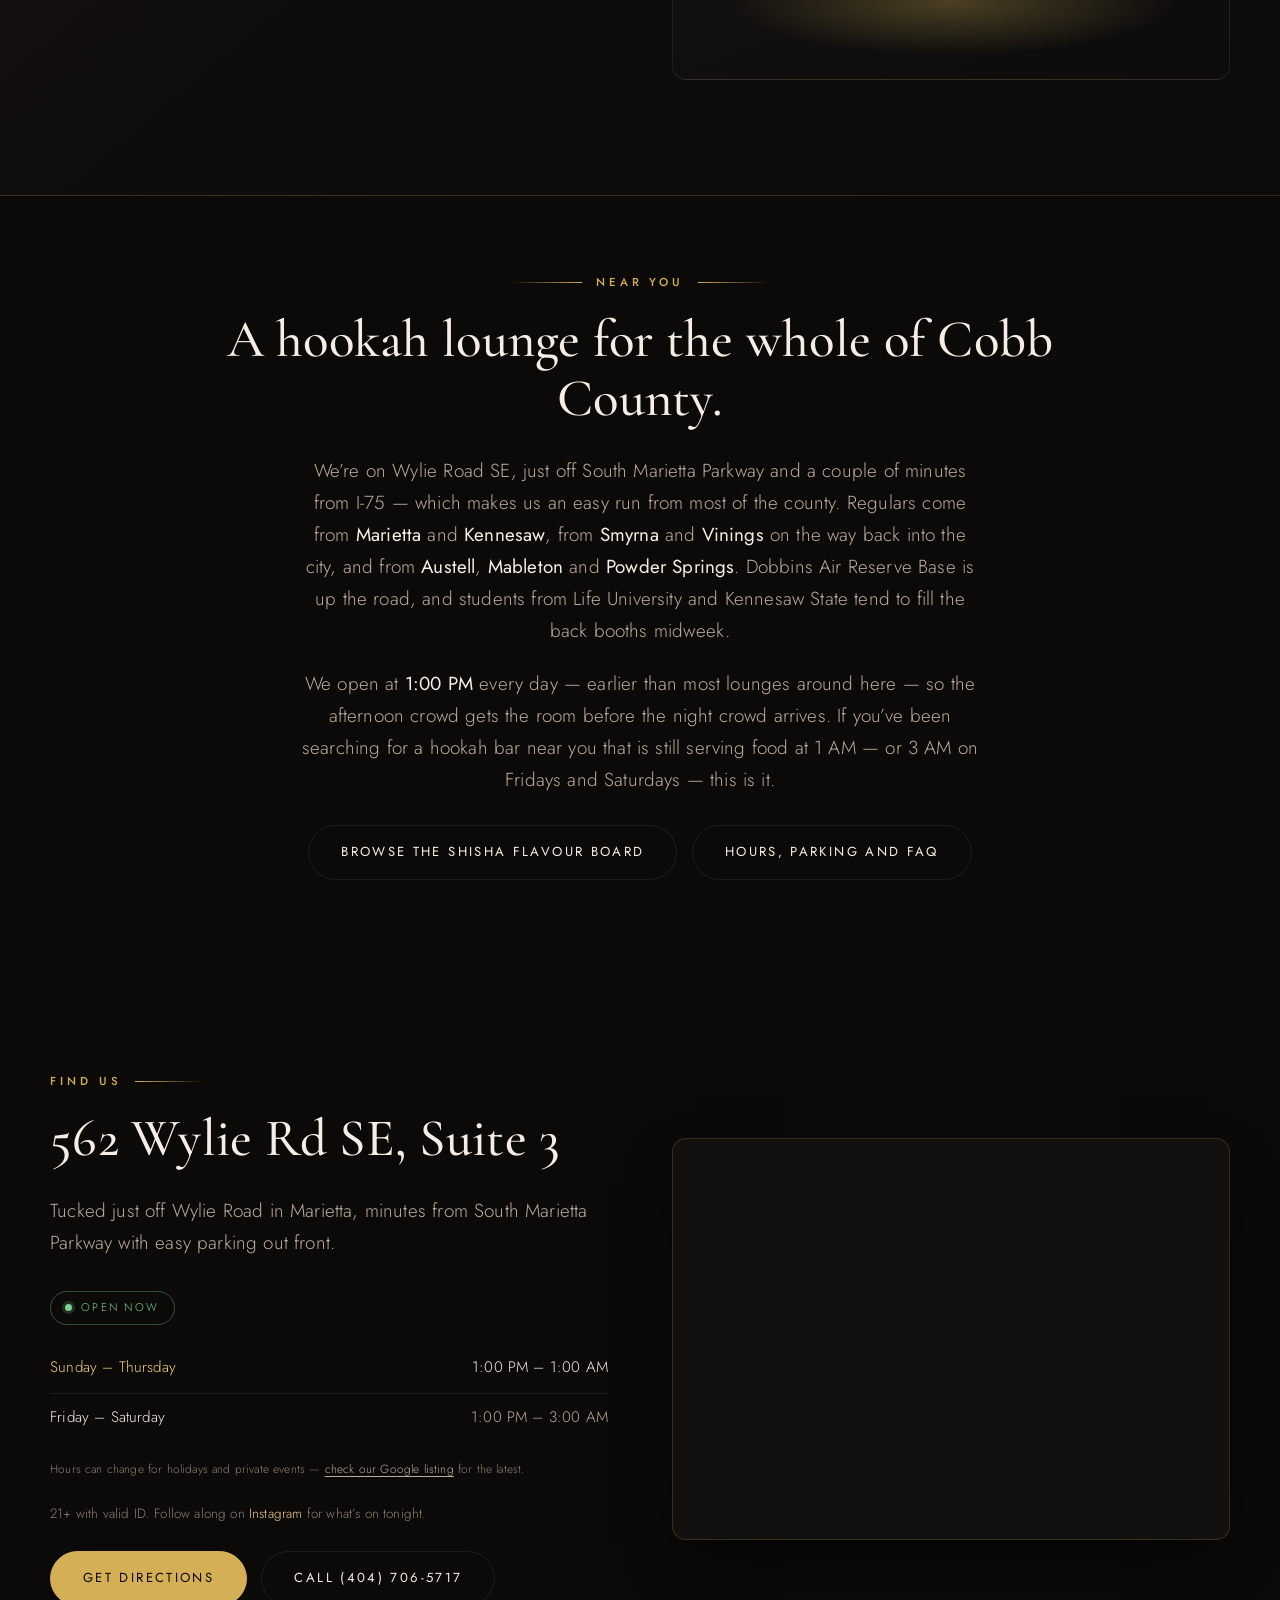
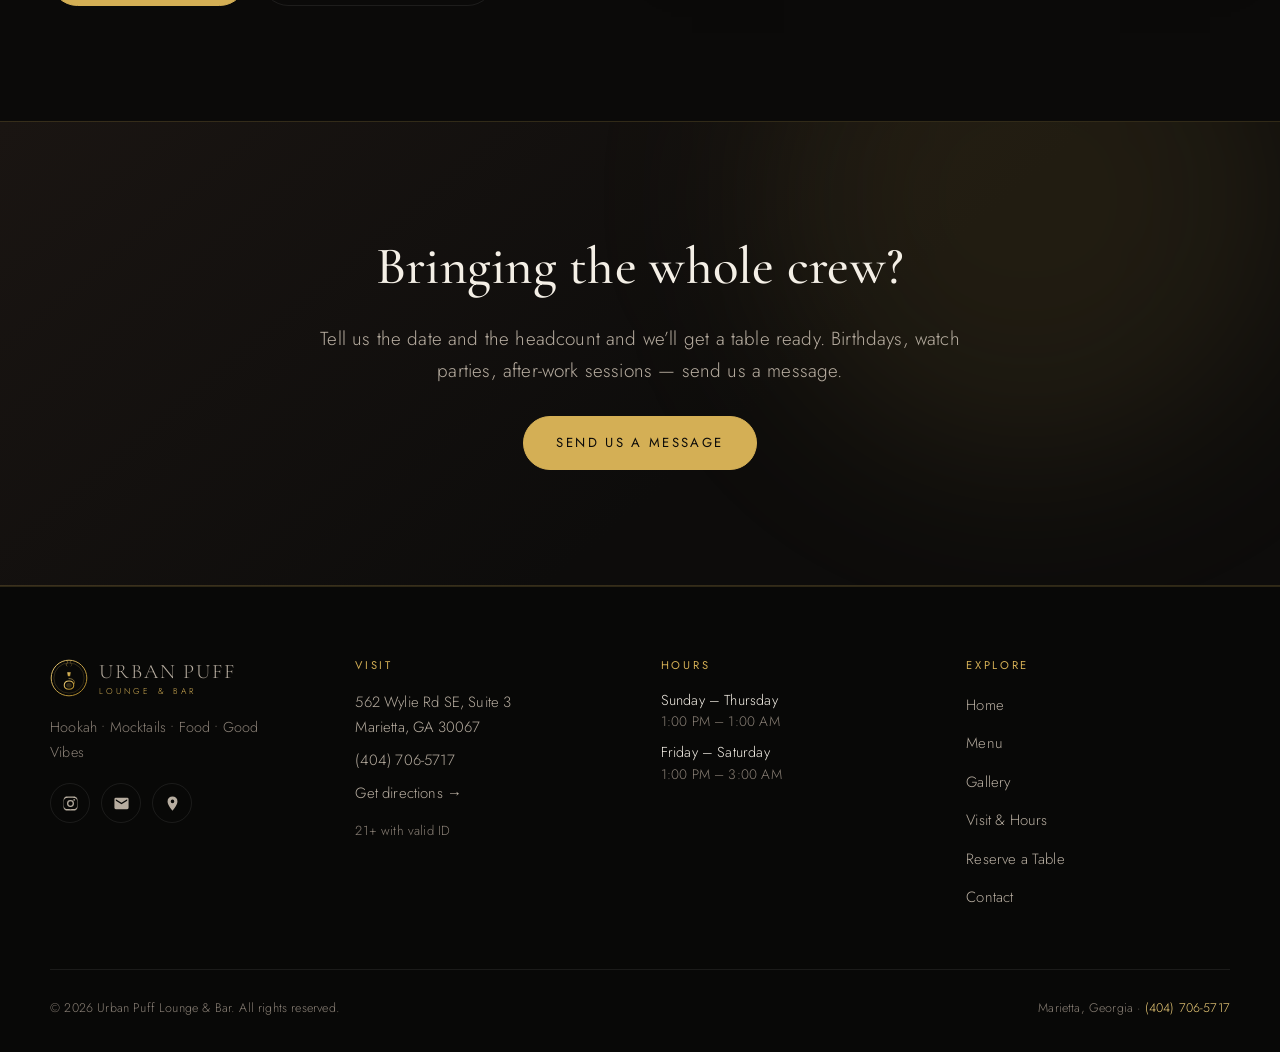
==== commit a150f378: "Update hours and food menu" ====
--- a/index.html
+++ b/index.html
@@ -4,7 +4,7 @@
 <meta charset="utf-8">
 <meta name="viewport" content="width=device-width, initial-scale=1">
 <title>Premium Hookah Lounge &amp; Bar in Marietta, GA | Urban Puff</title>
-<meta name="description" content="Premium hookah lounge and bar at 562 Wylie Rd SE, Marietta GA. Top-shelf shisha, tikka and kababs, mocktails, sports on screen, free Wi-Fi. Open late.">
+<meta name="description" content="Premium hookah lounge and bar at 562 Wylie Rd SE, Marietta GA. Top-shelf shisha, mezze, kabobs and desi bites, mocktails, sports on screen, free Wi-Fi. Open late.">
 <meta name="robots" content="index, follow, max-image-preview:large, max-snippet:-1, max-video-preview:-1">
 <link rel="canonical" href="https://urbanpufflounge.com/">
 <meta name="theme-color" content="#0b0a09">
@@ -19,7 +19,7 @@
 <meta property="og:type" content="business.business">
 <meta property="og:site_name" content="Urban Puff Lounge &amp; Bar">
 <meta property="og:title" content="Premium Hookah Lounge &amp; Bar in Marietta, GA | Urban Puff">
-<meta property="og:description" content="Premium hookah lounge and bar at 562 Wylie Rd SE, Marietta GA. Top-shelf shisha, tikka and kababs, mocktails, sports on screen, free Wi-Fi. Open late.">
+<meta property="og:description" content="Premium hookah lounge and bar at 562 Wylie Rd SE, Marietta GA. Top-shelf shisha, mezze, kabobs and desi bites, mocktails, sports on screen, free Wi-Fi. Open late.">
 <meta property="og:url" content="https://urbanpufflounge.com/">
 <meta property="og:locale" content="en_US">
 <meta property="og:image" content="https://urbanpufflounge.com/assets/img/og-image.jpg">
@@ -28,7 +28,7 @@
 <meta property="og:image:alt" content="Urban Puff Lounge &amp; Bar — premium hookah lounge in Marietta, Georgia">
 <meta name="twitter:card" content="summary_large_image">
 <meta name="twitter:title" content="Premium Hookah Lounge &amp; Bar in Marietta, GA | Urban Puff">
-<meta name="twitter:description" content="Premium hookah lounge and bar at 562 Wylie Rd SE, Marietta GA. Top-shelf shisha, tikka and kababs, mocktails, sports on screen, free Wi-Fi. Open late.">
+<meta name="twitter:description" content="Premium hookah lounge and bar at 562 Wylie Rd SE, Marietta GA. Top-shelf shisha, mezze, kabobs and desi bites, mocktails, sports on screen, free Wi-Fi. Open late.">
 <meta name="twitter:image" content="https://urbanpufflounge.com/assets/img/og-image.jpg">
 
 <link rel="icon" href="favicon.svg" type="image/svg+xml">
@@ -46,7 +46,7 @@
   "@id": "https://urbanpufflounge.com/#business",
   "name": "Urban Puff Lounge & Bar",
   "alternateName": ["Urban Puff", "Urban Puff Lounge and Bar", "Urban Puff Hookah Lounge"],
-  "description": "Premium hookah lounge and bar in Marietta, Georgia. Top-shelf shisha and house flavour mixes, tikka and kababs off the grill, mocktails shaken to order, sports on the big screens, free Wi-Fi and comfortable seating. Open late seven nights a week.",
+  "description": "Premium hookah lounge and bar in Marietta, Georgia. Top-shelf shisha and house flavour mixes, Mediterranean mezze, kabobs and desi bites, mocktails shaken to order, sports on the big screens, free Wi-Fi and comfortable seating. Open late seven nights a week.",
   "url": "https://urbanpufflounge.com/",
   "image": ["https://urbanpufflounge.com/assets/img/og-image.jpg"],
   "logo": "https://urbanpufflounge.com/assets/img/logo.svg",
@@ -72,9 +72,8 @@
   "hasMap": "https://maps.app.goo.gl/qtieLH7uMNx3AroJ8",
   "areaServed": [{"@type":"City","name":"Marietta"},{"@type":"City","name":"Kennesaw"},{"@type":"City","name":"Smyrna"},{"@type":"City","name":"Austell"},{"@type":"City","name":"Powder Springs"},{"@type":"City","name":"Mableton"},{"@type":"City","name":"Vinings"},{"@type":"City","name":"Dobbins ARB"},{"@type":"City","name":"Cobb County"},{"@type":"City","name":"Atlanta"}],
   "openingHoursSpecification": [
-    {"@type":"OpeningHoursSpecification","dayOfWeek":["Monday","Tuesday","Wednesday","Thursday"],"opens":"17:30","closes":"01:00"},
-    {"@type":"OpeningHoursSpecification","dayOfWeek":["Friday","Saturday"],"opens":"14:30","closes":"03:00"},
-    {"@type":"OpeningHoursSpecification","dayOfWeek":["Sunday"],"opens":"14:30","closes":"01:00"}
+    {"@type":"OpeningHoursSpecification","dayOfWeek":["Sunday","Monday","Tuesday","Wednesday","Thursday"],"opens":"13:00","closes":"01:00"},
+    {"@type":"OpeningHoursSpecification","dayOfWeek":["Friday","Saturday"],"opens":"13:00","closes":"03:00"}
   ],
   "amenityFeature": [
     {"@type":"LocationFeatureSpecification","name":"Premium hookah","value":true},
@@ -138,7 +137,7 @@
       <p class="hero__tag">Marietta, Georgia · Open Late</p>
       <h1>Premium hookah lounge &amp; bar in <em>Marietta</em>.</h1>
       <p class="hero__poem">Where the smoke settles and the night opens up.</p>
-      <p class="lede">Urban Puff Lounge &amp; Bar is a premium hookah lounge and bar on Wylie Road SE — top-shelf shisha and house flavour mixes, a kitchen turning out tikka and kababs, mocktails shaken to order, sports on the big screens, and a room built for staying a while.</p>
+      <p class="lede">Urban Puff Lounge &amp; Bar is a premium hookah lounge and bar on Wylie Road SE — top-shelf shisha and house flavour mixes, a kitchen turning out Mediterranean mezze, kabobs and desi bites, mocktails shaken to order, sports on the big screens, and a room built for staying a while.</p>
       <div class="btn-row" style="margin-top:2.2rem">
         <a class="btn btn--solid" href="reserve.html">Reserve a table</a>
         <a class="btn btn--ghost" href="menu.html">See the menu</a>
@@ -157,88 +156,88 @@
         <img class="art__photo" src="assets/img/lounge.jpg" alt="Inside the Urban Puff lounge" loading="lazy"> -->
         <svg class="art__svg art__svg--wide" viewBox="0 0 600 340" role="img" preserveAspectRatio="xMidYMid meet" aria-hidden="true">
   <defs>
-    <linearGradient id="g-lo808" x1="0" y1="0" x2="0.6" y2="1">
+    <linearGradient id="g-lo847" x1="0" y1="0" x2="0.6" y2="1">
       <stop offset="0" stop-color="#f0cf7a"/>
       <stop offset="0.55" stop-color="#d4af55"/>
       <stop offset="1" stop-color="#8d6a16"/>
     </linearGradient>
-    <linearGradient id="glass-lo808" x1="0" y1="0" x2="0" y2="1">
+    <linearGradient id="glass-lo847" x1="0" y1="0" x2="0" y2="1">
       <stop offset="0" stop-color="#f0cf7a" stop-opacity=".30"/>
       <stop offset="1" stop-color="#e0632c" stop-opacity=".16"/>
     </linearGradient>
-    <radialGradient id="glow-lo808" cx="50%" cy="50%" r="50%">
+    <radialGradient id="glow-lo847" cx="50%" cy="50%" r="50%">
       <stop offset="0" stop-color="#d4af55" stop-opacity=".30"/>
       <stop offset="1" stop-color="#d4af55" stop-opacity="0"/>
     </radialGradient>
   </defs>
 
-  <ellipse cx="300" cy="308" rx="288" ry="40" fill="url(#glow-lo808)"/>
+  <ellipse cx="300" cy="308" rx="288" ry="40" fill="url(#glow-lo847)"/>
 
   <!-- screen on the back wall -->
   <g opacity=".62">
-    <rect x="440" y="40" width="140" height="86" rx="7" fill="none" stroke="url(#g-lo808)" stroke-width="2.5"/>
-    <path d="M440 110h140" stroke="url(#g-lo808)" stroke-width="1.2" opacity=".45"/>
-    <circle cx="510" cy="76" r="15" fill="none" stroke="url(#g-lo808)" stroke-width="2"/>
-    <path d="M505 69l13 7-13 7z" fill="url(#g-lo808)"/>
+    <rect x="440" y="40" width="140" height="86" rx="7" fill="none" stroke="url(#g-lo847)" stroke-width="2.5"/>
+    <path d="M440 110h140" stroke="url(#g-lo847)" stroke-width="1.2" opacity=".45"/>
+    <circle cx="510" cy="76" r="15" fill="none" stroke="url(#g-lo847)" stroke-width="2"/>
+    <path d="M505 69l13 7-13 7z" fill="url(#g-lo847)"/>
   </g>
 
   <!-- pendant lights over the booth -->
   <g>
-    <path d="M80 0v40M150 0v58M220 0v28" stroke="url(#g-lo808)" stroke-width="1.4" opacity=".45"/>
-    <path d="M64 40h32l-8 16H72z" fill="url(#g-lo808)"/>
-    <path d="M134 58h32l-8 16h-16z" fill="url(#g-lo808)"/>
-    <path d="M204 28h32l-8 16h-16z" fill="url(#g-lo808)"/>
-    <circle class="art-lamp" cx="80" cy="64" r="24" fill="url(#glow-lo808)"/>
-    <circle class="art-lamp" cx="150" cy="82" r="28" fill="url(#glow-lo808)"/>
-    <circle class="art-lamp" cx="220" cy="52" r="22" fill="url(#glow-lo808)"/>
+    <path d="M80 0v40M150 0v58M220 0v28" stroke="url(#g-lo847)" stroke-width="1.4" opacity=".45"/>
+    <path d="M64 40h32l-8 16H72z" fill="url(#g-lo847)"/>
+    <path d="M134 58h32l-8 16h-16z" fill="url(#g-lo847)"/>
+    <path d="M204 28h32l-8 16h-16z" fill="url(#g-lo847)"/>
+    <circle class="art-lamp" cx="80" cy="64" r="24" fill="url(#glow-lo847)"/>
+    <circle class="art-lamp" cx="150" cy="82" r="28" fill="url(#glow-lo847)"/>
+    <circle class="art-lamp" cx="220" cy="52" r="22" fill="url(#glow-lo847)"/>
   </g>
 
   <!-- banquette: back -->
-  <path d="M42 146h216a14 14 0 0114 14v88H28v-88a14 14 0 0114-14z" fill="url(#g-lo808)" opacity=".13"/>
-  <path d="M42 146h216a14 14 0 0114 14v88H28v-88a14 14 0 0114-14z" fill="none" stroke="url(#g-lo808)" stroke-width="2.5"/>
+  <path d="M42 146h216a14 14 0 0114 14v88H28v-88a14 14 0 0114-14z" fill="url(#g-lo847)" opacity=".13"/>
+  <path d="M42 146h216a14 14 0 0114 14v88H28v-88a14 14 0 0114-14z" fill="none" stroke="url(#g-lo847)" stroke-width="2.5"/>
   <!-- tufting -->
-  <g fill="url(#g-lo808)" opacity=".38">
+  <g fill="url(#g-lo847)" opacity=".38">
     <circle cx="86" cy="180" r="2.6"/><circle cx="150" cy="180" r="2.6"/><circle cx="214" cy="180" r="2.6"/>
     <circle cx="118" cy="210" r="2.6"/><circle cx="182" cy="210" r="2.6"/>
   </g>
-  <g stroke="url(#g-lo808)" stroke-width="1" opacity=".22">
+  <g stroke="url(#g-lo847)" stroke-width="1" opacity=".22">
     <path d="M86 180l32 30M150 180l-32 30M150 180l32 30M214 180l-32 30"/>
   </g>
   <!-- seat -->
   <path d="M24 248h252a10 10 0 0110 10v14a8 8 0 01-8 8H22a8 8 0 01-8-8v-14a10 10 0 0110-10z"
-        fill="url(#g-lo808)" opacity=".3"/>
+        fill="url(#g-lo847)" opacity=".3"/>
   <path d="M24 248h252a10 10 0 0110 10v14a8 8 0 01-8 8H22a8 8 0 01-8-8v-14a10 10 0 0110-10z"
-        fill="none" stroke="url(#g-lo808)" stroke-width="2"/>
+        fill="none" stroke="url(#g-lo847)" stroke-width="2"/>
   <!-- base -->
-  <path d="M36 280h228v20H36z" fill="url(#g-lo808)" opacity=".16"/>
-  <path d="M36 300h228" stroke="url(#g-lo808)" stroke-width="2" opacity=".5"/>
+  <path d="M36 280h228v20H36z" fill="url(#g-lo847)" opacity=".16"/>
+  <path d="M36 300h228" stroke="url(#g-lo847)" stroke-width="2" opacity=".5"/>
   <!-- cushions -->
-  <g fill="url(#g-lo808)" opacity=".34">
+  <g fill="url(#g-lo847)" opacity=".34">
     <rect x="48" y="196" width="40" height="44" rx="11"/>
     <rect x="214" y="200" width="36" height="40" rx="11"/>
   </g>
 
   <!-- low table -->
-  <rect x="300" y="252" width="186" height="9" rx="4.5" fill="url(#g-lo808)"/>
-  <path d="M318 261v38M468 261v38" stroke="url(#g-lo808)" stroke-width="4" stroke-linecap="round"/>
-  <path d="M318 299h150" stroke="url(#g-lo808)" stroke-width="2" opacity=".4"/>
+  <rect x="300" y="252" width="186" height="9" rx="4.5" fill="url(#g-lo847)"/>
+  <path d="M318 261v38M468 261v38" stroke="url(#g-lo847)" stroke-width="4" stroke-linecap="round"/>
+  <path d="M318 299h150" stroke="url(#g-lo847)" stroke-width="2" opacity=".4"/>
 
   <!-- hookah standing on the table -->
   <g transform="translate(368 122) scale(.42)">
-    <g class="art-smoke" stroke="url(#g-lo808)" fill="none" stroke-linecap="round">
+    <g class="art-smoke" stroke="url(#g-lo847)" fill="none" stroke-linecap="round">
       <path class="art-smoke__a" d="M60 40c-16-14-16-28 0-42s16-28 0-42" stroke-width="5" opacity=".5"/>
       <path class="art-smoke__b" d="M22 52c-12-11-12-22 0-33s12-22 0-33" stroke-width="4" opacity=".28"/>
     </g>
-    <path d="M36 86h48l-7 30H43z" fill="url(#g-lo808)"/>
-    <rect x="30" y="78" width="60" height="9" rx="4.5" fill="url(#g-lo808)"/>
-    <rect x="53" y="118" width="14" height="86" rx="7" fill="url(#g-lo808)"/>
-    <path d="M-2 150h124a6 6 0 010 12H-2a6 6 0 010-12z" fill="url(#g-lo808)" opacity=".8"/>
+    <path d="M36 86h48l-7 30H43z" fill="url(#g-lo847)"/>
+    <rect x="30" y="78" width="60" height="9" rx="4.5" fill="url(#g-lo847)"/>
+    <rect x="53" y="118" width="14" height="86" rx="7" fill="url(#g-lo847)"/>
+    <path d="M-2 150h124a6 6 0 010 12H-2a6 6 0 010-12z" fill="url(#g-lo847)" opacity=".8"/>
     <path d="M60 204c-34 0-56 24-56 54s26 52 56 52 56-22 56-52-22-54-56-54z"
-          fill="url(#glass-lo808)" stroke="url(#g-lo808)" stroke-width="4"/>
-    <path d="M60 240c-22 0-36 16-36 32 0 14 16 24 36 24s36-10 36-24c0-16-14-32-36-32z" fill="url(#g-lo808)" opacity=".22"/>
+          fill="url(#glass-lo847)" stroke="url(#g-lo847)" stroke-width="4"/>
+    <path d="M60 240c-22 0-36 16-36 32 0 14 16 24 36 24s36-10 36-24c0-16-14-32-36-32z" fill="url(#g-lo847)" opacity=".22"/>
     <!-- hose loops down to the left, toward the booth -->
-    <path d="M56 176c-46 4-74 22-84 54-8 26 2 46 22 54" fill="none" stroke="url(#g-lo808)" stroke-width="5" stroke-linecap="round" opacity=".85"/>
-    <rect x="-16" y="282" width="16" height="30" rx="8" fill="url(#g-lo808)" transform="rotate(14 -8 297)"/>
+    <path d="M56 176c-46 4-74 22-84 54-8 26 2 46 22 54" fill="none" stroke="url(#g-lo847)" stroke-width="5" stroke-linecap="round" opacity=".85"/>
+    <rect x="-16" y="282" width="16" height="30" rx="8" fill="url(#g-lo847)" transform="rotate(14 -8 297)"/>
     <g class="art-ember">
       <circle cx="48" cy="72" r="4.5" fill="#e0632c"/>
       <circle cx="60" cy="69" r="4" fill="#f0cf7a"/>
@@ -248,14 +247,14 @@
 
   <!-- plate and glass on the table -->
   <g>
-    <ellipse cx="440" cy="248" rx="26" ry="7" fill="url(#g-lo808)" opacity=".45"/>
-    <path d="M428 236h24l-3 11h-18z" fill="url(#g-lo808)" opacity=".7"/>
-    <path d="M466 216h18l-3 33h-12z" fill="url(#glass-lo808)" stroke="url(#g-lo808)" stroke-width="2"/>
-    <path d="M467 228h16" stroke="url(#g-lo808)" stroke-width="1.5" opacity=".6"/>
+    <ellipse cx="440" cy="248" rx="26" ry="7" fill="url(#g-lo847)" opacity=".45"/>
+    <path d="M428 236h24l-3 11h-18z" fill="url(#g-lo847)" opacity=".7"/>
+    <path d="M466 216h18l-3 33h-12z" fill="url(#glass-lo847)" stroke="url(#g-lo847)" stroke-width="2"/>
+    <path d="M467 228h16" stroke="url(#g-lo847)" stroke-width="1.5" opacity=".6"/>
   </g>
 
   <!-- floor -->
-  <path d="M0 300h600" stroke="url(#g-lo808)" stroke-width="1.5" opacity=".22"/>
+  <path d="M0 300h600" stroke="url(#g-lo847)" stroke-width="1.5" opacity=".22"/>
 </svg>
       </div>
     </div>
@@ -308,7 +307,7 @@
       <article class="card reveal">
         <div class="card__icon"><svg viewBox="0 0 24 24" aria-hidden="true"><path d="M7 21h10M7 21v-4h10v4"/><path d="M17 17a5 5 0 001-9.9A4 4 0 0012 5a4 4 0 00-6 2.1A5 5 0 007 17"/></svg></div>
         <h3>Kitchen Till Late</h3>
-        <p>Tikka, kababs, mains and sides coming out of the kitchen long after most places have closed.</p>
+        <p>Mezze, kabobs, tikka and bar bites — with wings, fries, samosas and Chicken 65 still coming out after midnight.</p>
       </article>
     </div>
   </div>
@@ -329,52 +328,52 @@
         <img class="art__photo" src="assets/img/hookah.jpg" alt="Premium Hookah" loading="lazy"> -->
         <svg class="art__svg " viewBox="0 0 320 400" role="img" preserveAspectRatio="xMidYMid meet" aria-hidden="true">
   <defs>
-    <linearGradient id="g-ho680" x1="0" y1="0" x2="0.6" y2="1">
+    <linearGradient id="g-ho780" x1="0" y1="0" x2="0.6" y2="1">
       <stop offset="0" stop-color="#f0cf7a"/>
       <stop offset="0.55" stop-color="#d4af55"/>
       <stop offset="1" stop-color="#8d6a16"/>
     </linearGradient>
-    <linearGradient id="glass-ho680" x1="0" y1="0" x2="0" y2="1">
+    <linearGradient id="glass-ho780" x1="0" y1="0" x2="0" y2="1">
       <stop offset="0" stop-color="#f0cf7a" stop-opacity=".30"/>
       <stop offset="1" stop-color="#e0632c" stop-opacity=".16"/>
     </linearGradient>
-    <radialGradient id="glow-ho680" cx="50%" cy="50%" r="50%">
+    <radialGradient id="glow-ho780" cx="50%" cy="50%" r="50%">
       <stop offset="0" stop-color="#d4af55" stop-opacity=".30"/>
       <stop offset="1" stop-color="#d4af55" stop-opacity="0"/>
     </radialGradient>
   </defs>
 
-  <ellipse cx="160" cy="378" rx="120" ry="26" fill="url(#glow-ho680)"/>
+  <ellipse cx="160" cy="378" rx="120" ry="26" fill="url(#glow-ho780)"/>
 
   <!-- smoke -->
-  <g class="art-smoke" stroke="url(#g-ho680)" fill="none" stroke-linecap="round">
+  <g class="art-smoke" stroke="url(#g-ho780)" fill="none" stroke-linecap="round">
     <path class="art-smoke__a" d="M160 74c-15-13-15-27 0-40s15-27 0-40" stroke-width="2.6" opacity=".55"/>
     <path class="art-smoke__b" d="M132 84c-11-10-11-21 0-31s11-21 0-31" stroke-width="2" opacity=".34"/>
     <path class="art-smoke__c" d="M188 84c11-10 11-21 0-31s-11-21 0-31" stroke-width="2" opacity=".26"/>
   </g>
 
   <!-- bowl -->
-  <path d="M136 118h48l-7 30h-34z" fill="url(#g-ho680)"/>
-  <rect x="130" y="110" width="60" height="9" rx="4.5" fill="url(#g-ho680)"/>
-  <path d="M143 148h34l-4 12h-26z" fill="url(#g-ho680)" opacity=".7"/>
+  <path d="M136 118h48l-7 30h-34z" fill="url(#g-ho780)"/>
+  <rect x="130" y="110" width="60" height="9" rx="4.5" fill="url(#g-ho780)"/>
+  <path d="M143 148h34l-4 12h-26z" fill="url(#g-ho780)" opacity=".7"/>
 
   <!-- stem -->
-  <rect x="153" y="160" width="14" height="96" rx="7" fill="url(#g-ho680)"/>
+  <rect x="153" y="160" width="14" height="96" rx="7" fill="url(#g-ho780)"/>
   <!-- plate -->
-  <path d="M96 186h128a6 6 0 010 12H96a6 6 0 010-12z" fill="url(#g-ho680)" opacity=".85"/>
-  <path d="M96 198h128l-10 10H106z" fill="url(#g-ho680)" opacity=".35"/>
+  <path d="M96 186h128a6 6 0 010 12H96a6 6 0 010-12z" fill="url(#g-ho780)" opacity=".85"/>
+  <path d="M96 198h128l-10 10H106z" fill="url(#g-ho780)" opacity=".35"/>
 
   <!-- vase -->
   <path d="M160 256c-38 0-62 28-62 62s28 56 62 56 62-24 62-56-24-62-62-62z"
-        fill="url(#glass-ho680)" stroke="url(#g-ho680)" stroke-width="3"/>
+        fill="url(#glass-ho780)" stroke="url(#g-ho780)" stroke-width="3"/>
   <path d="M160 300c-26 0-42 18-42 36 0 16 18 28 42 28s42-12 42-28c0-18-16-36-42-36z"
-        fill="url(#g-ho680)" opacity=".20"/>
+        fill="url(#g-ho780)" opacity=".20"/>
   <ellipse class="art-shine" cx="132" cy="300" rx="10" ry="22" fill="#f0cf7a" opacity=".16" transform="rotate(-18 132 300)"/>
 
   <!-- hose -->
   <path class="art-hose" d="M160 214c56 0 92 20 108 58 12 30 4 56-18 68"
-        fill="none" stroke="url(#g-ho680)" stroke-width="4" stroke-linecap="round" opacity=".9"/>
-  <rect x="238" y="336" width="16" height="34" rx="8" fill="url(#g-ho680)"/>
+        fill="none" stroke="url(#g-ho780)" stroke-width="4" stroke-linecap="round" opacity=".9"/>
+  <rect x="238" y="336" width="16" height="34" rx="8" fill="url(#g-ho780)"/>
 
   <!-- coals -->
   <g class="art-ember">
@@ -391,27 +390,27 @@
         </div>
       </article>
       <article class="card art-card reveal">
-        <div class="art " role="img" aria-label="Tikka &amp; Kababs">
+        <div class="art " role="img" aria-label="Kabobs &amp; Tikka">
         <!-- Real photo? Uncomment and the artwork steps aside:
-        <img class="art__photo" src="assets/img/grill.jpg" alt="Tikka &amp; Kababs" loading="lazy"> -->
+        <img class="art__photo" src="assets/img/grill.jpg" alt="Kabobs &amp; Tikka" loading="lazy"> -->
         <svg class="art__svg " viewBox="0 0 320 400" role="img" preserveAspectRatio="xMidYMid meet" aria-hidden="true">
   <defs>
-    <linearGradient id="g-gr652" x1="0" y1="0" x2="0.6" y2="1">
+    <linearGradient id="g-gr353" x1="0" y1="0" x2="0.6" y2="1">
       <stop offset="0" stop-color="#f0cf7a"/>
       <stop offset="0.55" stop-color="#d4af55"/>
       <stop offset="1" stop-color="#8d6a16"/>
     </linearGradient>
-    <linearGradient id="glass-gr652" x1="0" y1="0" x2="0" y2="1">
+    <linearGradient id="glass-gr353" x1="0" y1="0" x2="0" y2="1">
       <stop offset="0" stop-color="#f0cf7a" stop-opacity=".30"/>
       <stop offset="1" stop-color="#e0632c" stop-opacity=".16"/>
     </linearGradient>
-    <radialGradient id="glow-gr652" cx="50%" cy="50%" r="50%">
+    <radialGradient id="glow-gr353" cx="50%" cy="50%" r="50%">
       <stop offset="0" stop-color="#d4af55" stop-opacity=".30"/>
       <stop offset="1" stop-color="#d4af55" stop-opacity="0"/>
     </radialGradient>
   </defs>
 
-  <ellipse cx="160" cy="356" rx="128" ry="30" fill="url(#glow-gr652)"/>
+  <ellipse cx="160" cy="356" rx="128" ry="30" fill="url(#glow-gr353)"/>
 
   <!-- flames -->
   <g class="art-flame">
@@ -422,7 +421,7 @@
   </g>
 
   <!-- grill bars -->
-  <g stroke="url(#g-gr652)" stroke-width="3" stroke-linecap="round" opacity=".7">
+  <g stroke="url(#g-gr353)" stroke-width="3" stroke-linecap="round" opacity=".7">
     <path d="M56 322h208M56 336h208"/>
   </g>
 
@@ -430,9 +429,9 @@
   <g class="art-skewer art-skewer--a">
     <path d="M40 148h240" stroke="#f0cf7a" stroke-width="5" stroke-linecap="round" opacity=".95"/>
     <path d="M280 148l16 0" stroke="#f0cf7a" stroke-width="2" stroke-linecap="round" opacity=".7"/>
-    <rect x="86" y="130" width="40" height="38" rx="13" fill="url(#g-gr652)"/>
-    <rect x="134" y="132" width="34" height="34" rx="12" fill="url(#g-gr652)" opacity=".75"/>
-    <rect x="176" y="130" width="40" height="38" rx="13" fill="url(#g-gr652)"/>
+    <rect x="86" y="130" width="40" height="38" rx="13" fill="url(#g-gr353)"/>
+    <rect x="134" y="132" width="34" height="34" rx="12" fill="url(#g-gr353)" opacity=".75"/>
+    <rect x="176" y="130" width="40" height="38" rx="13" fill="url(#g-gr353)"/>
     <rect x="224" y="134" width="26" height="30" rx="11" fill="#e0632c" opacity=".55"/>
   </g>
 
@@ -441,17 +440,17 @@
     <path d="M40 212h240" stroke="#f0cf7a" stroke-width="5" stroke-linecap="round" opacity=".95"/>
     <path d="M280 212l16 0" stroke="#f0cf7a" stroke-width="2" stroke-linecap="round" opacity=".7"/>
     <rect x="74" y="196" width="30" height="32" rx="12" fill="#e0632c" opacity=".55"/>
-    <path d="M116 194h64a10 10 0 0110 10v16a10 10 0 01-10 10h-64a10 10 0 01-10-10v-16a10 10 0 0110-10z" fill="url(#g-gr652)"/>
-    <rect x="196" y="196" width="32" height="32" rx="12" fill="url(#g-gr652)" opacity=".7"/>
-    <rect x="238" y="198" width="26" height="28" rx="11" fill="url(#g-gr652)"/>
+    <path d="M116 194h64a10 10 0 0110 10v16a10 10 0 01-10 10h-64a10 10 0 01-10-10v-16a10 10 0 0110-10z" fill="url(#g-gr353)"/>
+    <rect x="196" y="196" width="32" height="32" rx="12" fill="url(#g-gr353)" opacity=".7"/>
+    <rect x="238" y="198" width="26" height="28" rx="11" fill="url(#g-gr353)"/>
   </g>
 
   <!-- skewer 3 -->
   <g class="art-skewer art-skewer--c">
     <path d="M40 274h240" stroke="#f0cf7a" stroke-width="5" stroke-linecap="round" opacity=".95"/>
     <path d="M280 274l16 0" stroke="#f0cf7a" stroke-width="2" stroke-linecap="round" opacity=".7"/>
-    <rect x="92" y="258" width="38" height="34" rx="13" fill="url(#g-gr652)" opacity=".8"/>
-    <rect x="138" y="256" width="42" height="38" rx="14" fill="url(#g-gr652)"/>
+    <rect x="92" y="258" width="38" height="34" rx="13" fill="url(#g-gr353)" opacity=".8"/>
+    <rect x="138" y="256" width="42" height="38" rx="14" fill="url(#g-gr353)"/>
     <rect x="188" y="260" width="30" height="30" rx="12" fill="#e0632c" opacity=".45"/>
   </g>
 
@@ -465,8 +464,8 @@
       </div>
         <div class="art-card__body">
           <span class="tag">The Grill</span>
-          <h3>Tikka &amp; Kababs</h3>
-          <p>Marinated overnight, skewered to order and charred hard over open heat. The smell hits the room before the plate does.</p>
+          <h3>Kabobs &amp; Tikka</h3>
+          <p>Chicken kabob, hariyali tikka, paneer tikka and weekend lamb chops — skewered to order and charred hard over open heat.</p>
         </div>
       </article>
       <article class="card art-card reveal">
@@ -475,39 +474,39 @@
         <img class="art__photo" src="assets/img/mocktail.jpg" alt="Mocktails" loading="lazy"> -->
         <svg class="art__svg " viewBox="0 0 320 400" role="img" preserveAspectRatio="xMidYMid meet" aria-hidden="true">
   <defs>
-    <linearGradient id="g-mo200" x1="0" y1="0" x2="0.6" y2="1">
+    <linearGradient id="g-mo553" x1="0" y1="0" x2="0.6" y2="1">
       <stop offset="0" stop-color="#f0cf7a"/>
       <stop offset="0.55" stop-color="#d4af55"/>
       <stop offset="1" stop-color="#8d6a16"/>
     </linearGradient>
-    <linearGradient id="glass-mo200" x1="0" y1="0" x2="0" y2="1">
+    <linearGradient id="glass-mo553" x1="0" y1="0" x2="0" y2="1">
       <stop offset="0" stop-color="#f0cf7a" stop-opacity=".30"/>
       <stop offset="1" stop-color="#e0632c" stop-opacity=".16"/>
     </linearGradient>
-    <radialGradient id="glow-mo200" cx="50%" cy="50%" r="50%">
+    <radialGradient id="glow-mo553" cx="50%" cy="50%" r="50%">
       <stop offset="0" stop-color="#d4af55" stop-opacity=".30"/>
       <stop offset="1" stop-color="#d4af55" stop-opacity="0"/>
     </radialGradient>
   </defs>
 
-  <ellipse cx="160" cy="368" rx="104" ry="24" fill="url(#glow-mo200)"/>
+  <ellipse cx="160" cy="368" rx="104" ry="24" fill="url(#glow-mo553)"/>
 
   <!-- straw -->
   <path d="M196 96l-22 74" stroke="#e0632c" stroke-width="7" stroke-linecap="round" opacity=".8"/>
 
   <!-- mint -->
   <g class="art-mint">
-    <path d="M132 104c-20 2-32 16-30 34 18 2 32-12 30-34z" fill="url(#g-mo200)" opacity=".8"/>
-    <path d="M150 92c-14 12-16 30-4 42 14-10 16-28 4-42z" fill="url(#g-mo200)" opacity=".55"/>
+    <path d="M132 104c-20 2-32 16-30 34 18 2 32-12 30-34z" fill="url(#g-mo553)" opacity=".8"/>
+    <path d="M150 92c-14 12-16 30-4 42 14-10 16-28 4-42z" fill="url(#g-mo553)" opacity=".55"/>
   </g>
 
   <!-- glass -->
   <path d="M104 132h112l-14 196a16 16 0 01-16 14h-52a16 16 0 01-16-14z"
-        fill="url(#glass-mo200)" stroke="url(#g-mo200)" stroke-width="3.5" stroke-linejoin="round"/>
+        fill="url(#glass-mo553)" stroke="url(#g-mo553)" stroke-width="3.5" stroke-linejoin="round"/>
   <!-- liquid -->
-  <path d="M112 186h96l-11 142a14 14 0 01-14 12h-46a14 14 0 01-14-12z" fill="url(#g-mo200)" opacity=".34"/>
+  <path d="M112 186h96l-11 142a14 14 0 01-14 12h-46a14 14 0 01-14-12z" fill="url(#g-mo553)" opacity=".34"/>
   <path d="M116 244h88l-8 84a14 14 0 01-14 12h-44a14 14 0 01-14-12z" fill="#e0632c" opacity=".26"/>
-  <path d="M112 186h96" stroke="url(#g-mo200)" stroke-width="2.5" opacity=".8"/>
+  <path d="M112 186h96" stroke="url(#g-mo553)" stroke-width="2.5" opacity=".8"/>
 
   <!-- bubbles -->
   <g class="art-bubbles" fill="#f0cf7a">
@@ -519,7 +518,7 @@
 
   <!-- citrus wheel -->
   <g transform="translate(214 158)">
-    <circle r="26" fill="url(#g-mo200)" opacity=".85"/>
+    <circle r="26" fill="url(#g-mo553)" opacity=".85"/>
     <circle r="20" fill="#0b0a09" opacity=".35"/>
     <g stroke="#0b0a09" stroke-width="2.2" opacity=".45">
       <path d="M0-20V20M-20 0H20M-14-14l28 28M14-14l-28 28"/>
@@ -535,58 +534,116 @@
         </div>
       </article>
       <article class="card art-card reveal">
-        <div class="art " role="img" aria-label="Sweet Endings">
+        <div class="art " role="img" aria-label="Late-Night Bites">
         <!-- Real photo? Uncomment and the artwork steps aside:
-        <img class="art__photo" src="assets/img/dessert.jpg" alt="Sweet Endings" loading="lazy"> -->
-        <svg class="art__svg " viewBox="0 0 320 400" role="img" preserveAspectRatio="xMidYMid meet" aria-hidden="true">
+        <img class="art__photo" src="assets/img/latenight.jpg" alt="Late-Night Bites" loading="lazy"> -->
+        <svg class="art__svg art__svg--wide" viewBox="0 0 600 340" role="img" preserveAspectRatio="xMidYMid meet" aria-hidden="true">
   <defs>
-    <linearGradient id="g-de800" x1="0" y1="0" x2="0.6" y2="1">
+    <linearGradient id="g-lo663" x1="0" y1="0" x2="0.6" y2="1">
       <stop offset="0" stop-color="#f0cf7a"/>
       <stop offset="0.55" stop-color="#d4af55"/>
       <stop offset="1" stop-color="#8d6a16"/>
     </linearGradient>
-    <linearGradient id="glass-de800" x1="0" y1="0" x2="0" y2="1">
+    <linearGradient id="glass-lo663" x1="0" y1="0" x2="0" y2="1">
       <stop offset="0" stop-color="#f0cf7a" stop-opacity=".30"/>
       <stop offset="1" stop-color="#e0632c" stop-opacity=".16"/>
     </linearGradient>
-    <radialGradient id="glow-de800" cx="50%" cy="50%" r="50%">
+    <radialGradient id="glow-lo663" cx="50%" cy="50%" r="50%">
       <stop offset="0" stop-color="#d4af55" stop-opacity=".30"/>
       <stop offset="1" stop-color="#d4af55" stop-opacity="0"/>
     </radialGradient>
   </defs>
 
-  <ellipse cx="160" cy="344" rx="112" ry="26" fill="url(#glow-de800)"/>
-  <!-- plate -->
-  <ellipse cx="160" cy="316" rx="104" ry="26" fill="none" stroke="url(#g-de800)" stroke-width="3"/>
-  <ellipse cx="160" cy="312" rx="78" ry="18" fill="url(#g-de800)" opacity=".14"/>
-
-  <!-- scoops -->
-  <circle cx="126" cy="272" r="38" fill="url(#g-de800)" opacity=".85"/>
-  <circle cx="192" cy="278" r="32" fill="url(#g-de800)" opacity=".6"/>
-  <circle cx="160" cy="228" r="34" fill="url(#g-de800)"/>
-
-  <!-- drizzle -->
-  <path class="art-drizzle" d="M120 200c14 10 30 10 44 0s30-10 44 2"
-        fill="none" stroke="#e0632c" stroke-width="4" stroke-linecap="round" opacity=".7"/>
-
-  <!-- pistachio flecks -->
-  <g fill="#f0cf7a" opacity=".8">
-    <circle cx="146" cy="214" r="3"/><circle cx="176" cy="222" r="2.4"/>
-    <circle cx="160" cy="240" r="2.6"/><circle cx="118" cy="266" r="2.6"/>
-    <circle cx="200" cy="276" r="2.2"/>
-  </g>
-
-  <!-- steam / sparkle -->
-  <g class="art-smoke" stroke="url(#g-de800)" fill="none" stroke-linecap="round" opacity=".45">
-    <path class="art-smoke__a" d="M160 178c-10-9-10-19 0-28" stroke-width="2.2"/>
-    <path class="art-smoke__b" d="M132 186c-8-7-8-15 0-22" stroke-width="1.8"/>
-  </g>
+  <ellipse cx="300" cy="308" rx="288" ry="40" fill="url(#glow-lo663)"/>
+
+  <!-- screen on the back wall -->
+  <g opacity=".62">
+    <rect x="440" y="40" width="140" height="86" rx="7" fill="none" stroke="url(#g-lo663)" stroke-width="2.5"/>
+    <path d="M440 110h140" stroke="url(#g-lo663)" stroke-width="1.2" opacity=".45"/>
+    <circle cx="510" cy="76" r="15" fill="none" stroke="url(#g-lo663)" stroke-width="2"/>
+    <path d="M505 69l13 7-13 7z" fill="url(#g-lo663)"/>
+  </g>
+
+  <!-- pendant lights over the booth -->
+  <g>
+    <path d="M80 0v40M150 0v58M220 0v28" stroke="url(#g-lo663)" stroke-width="1.4" opacity=".45"/>
+    <path d="M64 40h32l-8 16H72z" fill="url(#g-lo663)"/>
+    <path d="M134 58h32l-8 16h-16z" fill="url(#g-lo663)"/>
+    <path d="M204 28h32l-8 16h-16z" fill="url(#g-lo663)"/>
+    <circle class="art-lamp" cx="80" cy="64" r="24" fill="url(#glow-lo663)"/>
+    <circle class="art-lamp" cx="150" cy="82" r="28" fill="url(#glow-lo663)"/>
+    <circle class="art-lamp" cx="220" cy="52" r="22" fill="url(#glow-lo663)"/>
+  </g>
+
+  <!-- banquette: back -->
+  <path d="M42 146h216a14 14 0 0114 14v88H28v-88a14 14 0 0114-14z" fill="url(#g-lo663)" opacity=".13"/>
+  <path d="M42 146h216a14 14 0 0114 14v88H28v-88a14 14 0 0114-14z" fill="none" stroke="url(#g-lo663)" stroke-width="2.5"/>
+  <!-- tufting -->
+  <g fill="url(#g-lo663)" opacity=".38">
+    <circle cx="86" cy="180" r="2.6"/><circle cx="150" cy="180" r="2.6"/><circle cx="214" cy="180" r="2.6"/>
+    <circle cx="118" cy="210" r="2.6"/><circle cx="182" cy="210" r="2.6"/>
+  </g>
+  <g stroke="url(#g-lo663)" stroke-width="1" opacity=".22">
+    <path d="M86 180l32 30M150 180l-32 30M150 180l32 30M214 180l-32 30"/>
+  </g>
+  <!-- seat -->
+  <path d="M24 248h252a10 10 0 0110 10v14a8 8 0 01-8 8H22a8 8 0 01-8-8v-14a10 10 0 0110-10z"
+        fill="url(#g-lo663)" opacity=".3"/>
+  <path d="M24 248h252a10 10 0 0110 10v14a8 8 0 01-8 8H22a8 8 0 01-8-8v-14a10 10 0 0110-10z"
+        fill="none" stroke="url(#g-lo663)" stroke-width="2"/>
+  <!-- base -->
+  <path d="M36 280h228v20H36z" fill="url(#g-lo663)" opacity=".16"/>
+  <path d="M36 300h228" stroke="url(#g-lo663)" stroke-width="2" opacity=".5"/>
+  <!-- cushions -->
+  <g fill="url(#g-lo663)" opacity=".34">
+    <rect x="48" y="196" width="40" height="44" rx="11"/>
+    <rect x="214" y="200" width="36" height="40" rx="11"/>
+  </g>
+
+  <!-- low table -->
+  <rect x="300" y="252" width="186" height="9" rx="4.5" fill="url(#g-lo663)"/>
+  <path d="M318 261v38M468 261v38" stroke="url(#g-lo663)" stroke-width="4" stroke-linecap="round"/>
+  <path d="M318 299h150" stroke="url(#g-lo663)" stroke-width="2" opacity=".4"/>
+
+  <!-- hookah standing on the table -->
+  <g transform="translate(368 122) scale(.42)">
+    <g class="art-smoke" stroke="url(#g-lo663)" fill="none" stroke-linecap="round">
+      <path class="art-smoke__a" d="M60 40c-16-14-16-28 0-42s16-28 0-42" stroke-width="5" opacity=".5"/>
+      <path class="art-smoke__b" d="M22 52c-12-11-12-22 0-33s12-22 0-33" stroke-width="4" opacity=".28"/>
+    </g>
+    <path d="M36 86h48l-7 30H43z" fill="url(#g-lo663)"/>
+    <rect x="30" y="78" width="60" height="9" rx="4.5" fill="url(#g-lo663)"/>
+    <rect x="53" y="118" width="14" height="86" rx="7" fill="url(#g-lo663)"/>
+    <path d="M-2 150h124a6 6 0 010 12H-2a6 6 0 010-12z" fill="url(#g-lo663)" opacity=".8"/>
+    <path d="M60 204c-34 0-56 24-56 54s26 52 56 52 56-22 56-52-22-54-56-54z"
+          fill="url(#glass-lo663)" stroke="url(#g-lo663)" stroke-width="4"/>
+    <path d="M60 240c-22 0-36 16-36 32 0 14 16 24 36 24s36-10 36-24c0-16-14-32-36-32z" fill="url(#g-lo663)" opacity=".22"/>
+    <!-- hose loops down to the left, toward the booth -->
+    <path d="M56 176c-46 4-74 22-84 54-8 26 2 46 22 54" fill="none" stroke="url(#g-lo663)" stroke-width="5" stroke-linecap="round" opacity=".85"/>
+    <rect x="-16" y="282" width="16" height="30" rx="8" fill="url(#g-lo663)" transform="rotate(14 -8 297)"/>
+    <g class="art-ember">
+      <circle cx="48" cy="72" r="4.5" fill="#e0632c"/>
+      <circle cx="60" cy="69" r="4" fill="#f0cf7a"/>
+      <circle cx="72" cy="73" r="4.2" fill="#e0632c"/>
+    </g>
+  </g>
+
+  <!-- plate and glass on the table -->
+  <g>
+    <ellipse cx="440" cy="248" rx="26" ry="7" fill="url(#g-lo663)" opacity=".45"/>
+    <path d="M428 236h24l-3 11h-18z" fill="url(#g-lo663)" opacity=".7"/>
+    <path d="M466 216h18l-3 33h-12z" fill="url(#glass-lo663)" stroke="url(#g-lo663)" stroke-width="2"/>
+    <path d="M467 228h16" stroke="url(#g-lo663)" stroke-width="1.5" opacity=".6"/>
+  </g>
+
+  <!-- floor -->
+  <path d="M0 300h600" stroke="url(#g-lo663)" stroke-width="1.5" opacity=".22"/>
 </svg>
       </div>
         <div class="art-card__body">
-          <span class="tag">The Finish</span>
-          <h3>Sweet Endings</h3>
-          <p>Gulab jamun, kulfi and something chocolate for the last hour of the night, when nobody actually wants to leave.</p>
+          <span class="tag">After Midnight</span>
+          <h3>Late-Night Bites</h3>
+          <p>Wings, fries, samosas and Chicken 65 — the kitchen keeps going long after most places have closed.</p>
         </div>
       </article>
     </div>
@@ -662,22 +719,22 @@
         <img class="art__photo" src="assets/img/party.jpg" alt="A table set for a group" loading="lazy"> -->
         <svg class="art__svg " viewBox="0 0 320 400" role="img" preserveAspectRatio="xMidYMid meet" aria-hidden="true">
   <defs>
-    <linearGradient id="g-gr559" x1="0" y1="0" x2="0.6" y2="1">
+    <linearGradient id="g-gr820" x1="0" y1="0" x2="0.6" y2="1">
       <stop offset="0" stop-color="#f0cf7a"/>
       <stop offset="0.55" stop-color="#d4af55"/>
       <stop offset="1" stop-color="#8d6a16"/>
     </linearGradient>
-    <linearGradient id="glass-gr559" x1="0" y1="0" x2="0" y2="1">
+    <linearGradient id="glass-gr820" x1="0" y1="0" x2="0" y2="1">
       <stop offset="0" stop-color="#f0cf7a" stop-opacity=".30"/>
       <stop offset="1" stop-color="#e0632c" stop-opacity=".16"/>
     </linearGradient>
-    <radialGradient id="glow-gr559" cx="50%" cy="50%" r="50%">
+    <radialGradient id="glow-gr820" cx="50%" cy="50%" r="50%">
       <stop offset="0" stop-color="#d4af55" stop-opacity=".30"/>
       <stop offset="1" stop-color="#d4af55" stop-opacity="0"/>
     </radialGradient>
   </defs>
 
-  <ellipse cx="160" cy="356" rx="128" ry="30" fill="url(#glow-gr559)"/>
+  <ellipse cx="160" cy="356" rx="128" ry="30" fill="url(#glow-gr820)"/>
 
   <!-- flames -->
   <g class="art-flame">
@@ -688,7 +745,7 @@
   </g>
 
   <!-- grill bars -->
-  <g stroke="url(#g-gr559)" stroke-width="3" stroke-linecap="round" opacity=".7">
+  <g stroke="url(#g-gr820)" stroke-width="3" stroke-linecap="round" opacity=".7">
     <path d="M56 322h208M56 336h208"/>
   </g>
 
@@ -696,9 +753,9 @@
   <g class="art-skewer art-skewer--a">
     <path d="M40 148h240" stroke="#f0cf7a" stroke-width="5" stroke-linecap="round" opacity=".95"/>
     <path d="M280 148l16 0" stroke="#f0cf7a" stroke-width="2" stroke-linecap="round" opacity=".7"/>
-    <rect x="86" y="130" width="40" height="38" rx="13" fill="url(#g-gr559)"/>
-    <rect x="134" y="132" width="34" height="34" rx="12" fill="url(#g-gr559)" opacity=".75"/>
-    <rect x="176" y="130" width="40" height="38" rx="13" fill="url(#g-gr559)"/>
+    <rect x="86" y="130" width="40" height="38" rx="13" fill="url(#g-gr820)"/>
+    <rect x="134" y="132" width="34" height="34" rx="12" fill="url(#g-gr820)" opacity=".75"/>
+    <rect x="176" y="130" width="40" height="38" rx="13" fill="url(#g-gr820)"/>
     <rect x="224" y="134" width="26" height="30" rx="11" fill="#e0632c" opacity=".55"/>
   </g>
 
@@ -707,17 +764,17 @@
     <path d="M40 212h240" stroke="#f0cf7a" stroke-width="5" stroke-linecap="round" opacity=".95"/>
     <path d="M280 212l16 0" stroke="#f0cf7a" stroke-width="2" stroke-linecap="round" opacity=".7"/>
     <rect x="74" y="196" width="30" height="32" rx="12" fill="#e0632c" opacity=".55"/>
-    <path d="M116 194h64a10 10 0 0110 10v16a10 10 0 01-10 10h-64a10 10 0 01-10-10v-16a10 10 0 0110-10z" fill="url(#g-gr559)"/>
-    <rect x="196" y="196" width="32" height="32" rx="12" fill="url(#g-gr559)" opacity=".7"/>
-    <rect x="238" y="198" width="26" height="28" rx="11" fill="url(#g-gr559)"/>
+    <path d="M116 194h64a10 10 0 0110 10v16a10 10 0 01-10 10h-64a10 10 0 01-10-10v-16a10 10 0 0110-10z" fill="url(#g-gr820)"/>
+    <rect x="196" y="196" width="32" height="32" rx="12" fill="url(#g-gr820)" opacity=".7"/>
+    <rect x="238" y="198" width="26" height="28" rx="11" fill="url(#g-gr820)"/>
   </g>
 
   <!-- skewer 3 -->
   <g class="art-skewer art-skewer--c">
     <path d="M40 274h240" stroke="#f0cf7a" stroke-width="5" stroke-linecap="round" opacity=".95"/>
     <path d="M280 274l16 0" stroke="#f0cf7a" stroke-width="2" stroke-linecap="round" opacity=".7"/>
-    <rect x="92" y="258" width="38" height="34" rx="13" fill="url(#g-gr559)" opacity=".8"/>
-    <rect x="138" y="256" width="42" height="38" rx="14" fill="url(#g-gr559)"/>
+    <rect x="92" y="258" width="38" height="34" rx="13" fill="url(#g-gr820)" opacity=".8"/>
+    <rect x="138" y="256" width="42" height="38" rx="14" fill="url(#g-gr820)"/>
     <rect x="188" y="260" width="30" height="30" rx="12" fill="#e0632c" opacity=".45"/>
   </g>
 
@@ -740,7 +797,7 @@
       <p class="eyebrow">Near You</p>
       <h2>A hookah lounge for the whole of Cobb County.</h2>
       <p class="lede">We’re on Wylie Road SE, just off South Marietta Parkway and a couple of minutes from I-75 — which makes us an easy run from most of the county. Regulars come from <strong>Marietta</strong> and <strong>Kennesaw</strong>, from <strong>Smyrna</strong> and <strong>Vinings</strong> on the way back into the city, and from <strong>Austell</strong>, <strong>Mableton</strong> and <strong>Powder Springs</strong>. Dobbins Air Reserve Base is up the road, and students from Life University and Kennesaw State tend to fill the back booths midweek.</p>
-      <p class="lede">On Fridays and Saturdays we open at <strong>2:30 PM</strong> — earlier than most lounges around here — so the afternoon crowd gets the room before the night crowd arrives. If you’ve been searching for a hookah bar near you that is still serving food at 1 AM, this is it.</p>
+      <p class="lede">We open at <strong>1:00 PM</strong> every day — earlier than most lounges around here — so the afternoon crowd gets the room before the night crowd arrives. If you’ve been searching for a hookah bar near you that is still serving food at 1 AM — or 3 AM on Fridays and Saturdays — this is it.</p>
       <div class="btn-row center" style="margin-top:1.8rem">
         <a class="btn btn--ghost" href="menu.html">Browse the shisha flavour board</a>
         <a class="btn btn--ghost" href="visit.html">Hours, parking and FAQ</a>
@@ -756,7 +813,7 @@
         <p class="eyebrow">Find Us</p>
         <h2>562 Wylie Rd SE, Suite&nbsp;3</h2>
         <p class="lede">Tucked just off Wylie Road in Marietta, minutes from South Marietta Parkway with easy parking out front.</p>
-        <div style="margin:2rem 0 1.5rem"><div class="hours-panel" data-hours><span class="hours-status" data-hours-status></span><div data-hours-list><div class="hours-row" data-days="1,2,3,4"><span>Monday – Thursday</span><span>5:30 PM – 1:00 AM</span></div><div class="hours-row" data-days="5,6"><span>Friday – Saturday</span><span>2:30 PM – 3:00 AM</span></div><div class="hours-row" data-days="0"><span>Sunday</span><span>2:30 PM – 1:00 AM</span></div></div><p class="hours-source" data-hours-note>Hours can change for holidays and private events — <a href="https://maps.app.goo.gl/qtieLH7uMNx3AroJ8" target="_blank" rel="noopener">check our Google listing</a> for the latest.</p><script type="application/json" data-hours-data>[{"days":[1,2,3,4],"open":"17:30","close":"25:00"},{"days":[5,6],"open":"14:30","close":"27:00"},{"days":[0],"open":"14:30","close":"25:00"}]</script></div></div>
+        <div style="margin:2rem 0 1.5rem"><div class="hours-panel" data-hours><span class="hours-status" data-hours-status></span><div data-hours-list><div class="hours-row" data-days="0,1,2,3,4"><span>Sunday – Thursday</span><span>1:00 PM – 1:00 AM</span></div><div class="hours-row" data-days="5,6"><span>Friday – Saturday</span><span>1:00 PM – 3:00 AM</span></div></div><p class="hours-source" data-hours-note>Hours can change for holidays and private events — <a href="https://maps.app.goo.gl/qtieLH7uMNx3AroJ8" target="_blank" rel="noopener">check our Google listing</a> for the latest.</p><script type="application/json" data-hours-data>[{"days":[0,1,2,3,4],"open":"13:00","close":"25:00"},{"days":[5,6],"open":"13:00","close":"27:00"}]</script></div></div>
         <p style="font-size:.84rem;color:var(--text-faint)">21+ with valid ID. Follow along on <a href="https://www.instagram.com/urbanpuff.562/" target="_blank" rel="noopener">Instagram</a> for what’s on tonight.</p>
         <div class="btn-row" style="margin-top:1.6rem">
           <a class="btn btn--solid" href="https://maps.app.goo.gl/qtieLH7uMNx3AroJ8" target="_blank" rel="noopener">Get directions</a>
@@ -812,7 +869,7 @@
       </div>
       <div>
         <h2 class="footer-head">Hours</h2>
-        <ul style="font-size:.9rem;line-height:1.5"><li><span style="color:var(--text)">Monday – Thursday</span><br><span style="color:var(--text-faint);font-size:.86rem">5:30 PM – 1:00 AM</span></li><li><span style="color:var(--text)">Friday – Saturday</span><br><span style="color:var(--text-faint);font-size:.86rem">2:30 PM – 3:00 AM</span></li><li><span style="color:var(--text)">Sunday</span><br><span style="color:var(--text-faint);font-size:.86rem">2:30 PM – 1:00 AM</span></li></ul>
+        <ul style="font-size:.9rem;line-height:1.5"><li><span style="color:var(--text)">Sunday – Thursday</span><br><span style="color:var(--text-faint);font-size:.86rem">1:00 PM – 1:00 AM</span></li><li><span style="color:var(--text)">Friday – Saturday</span><br><span style="color:var(--text-faint);font-size:.86rem">1:00 PM – 3:00 AM</span></li></ul>
       </div>
       <div>
         <h2 class="footer-head">Explore</h2>
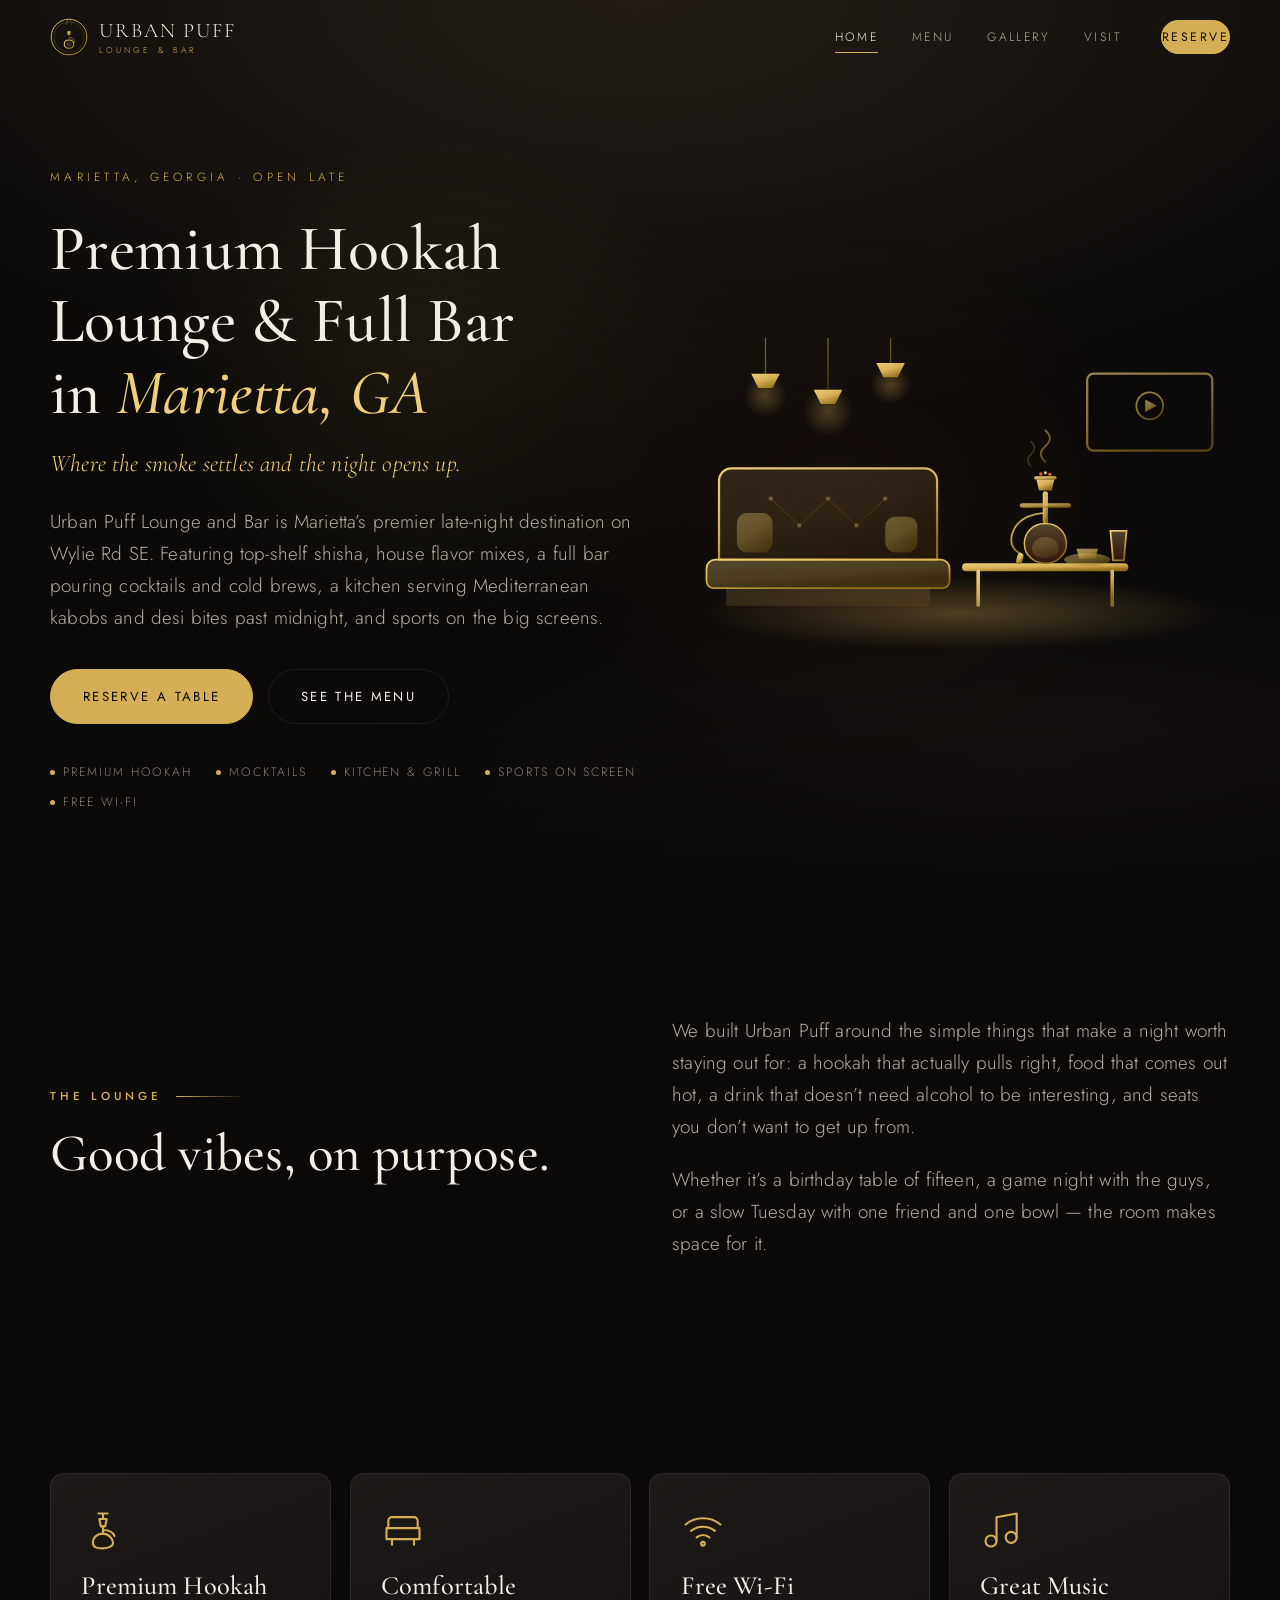
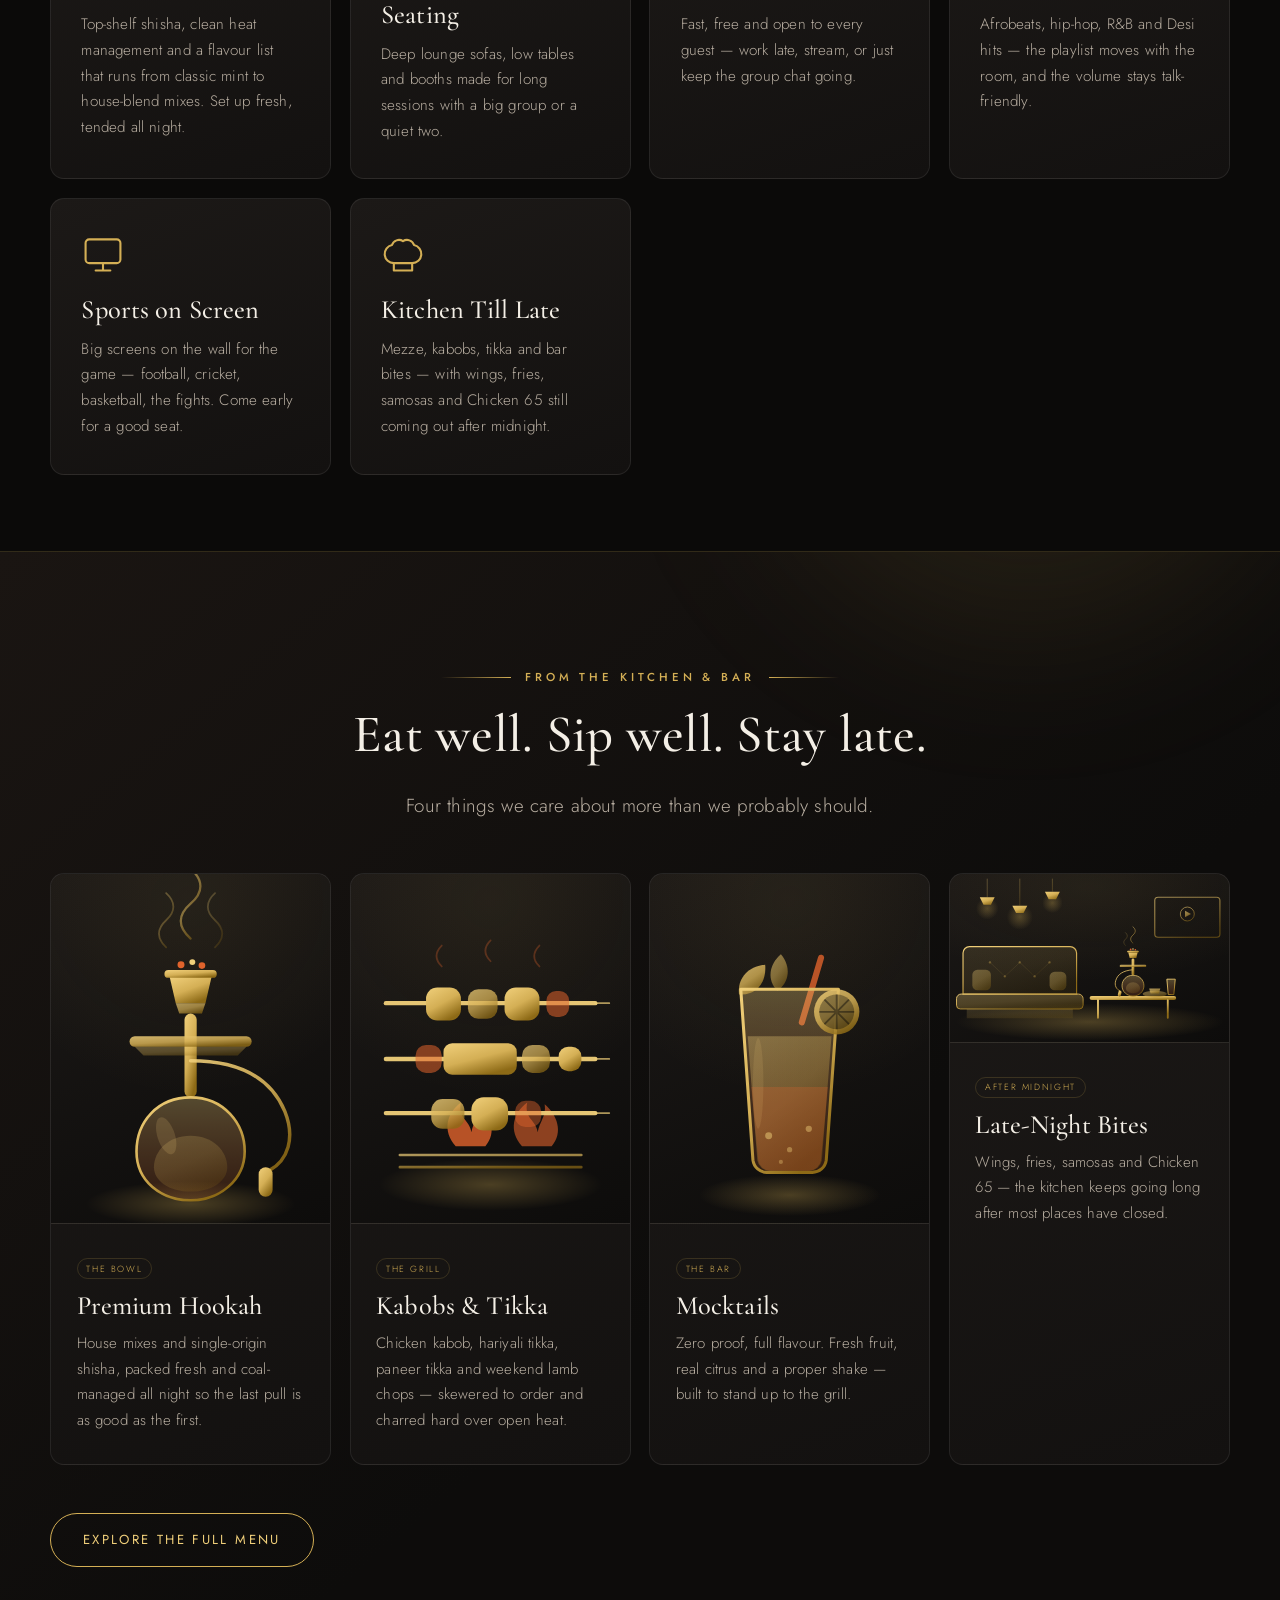
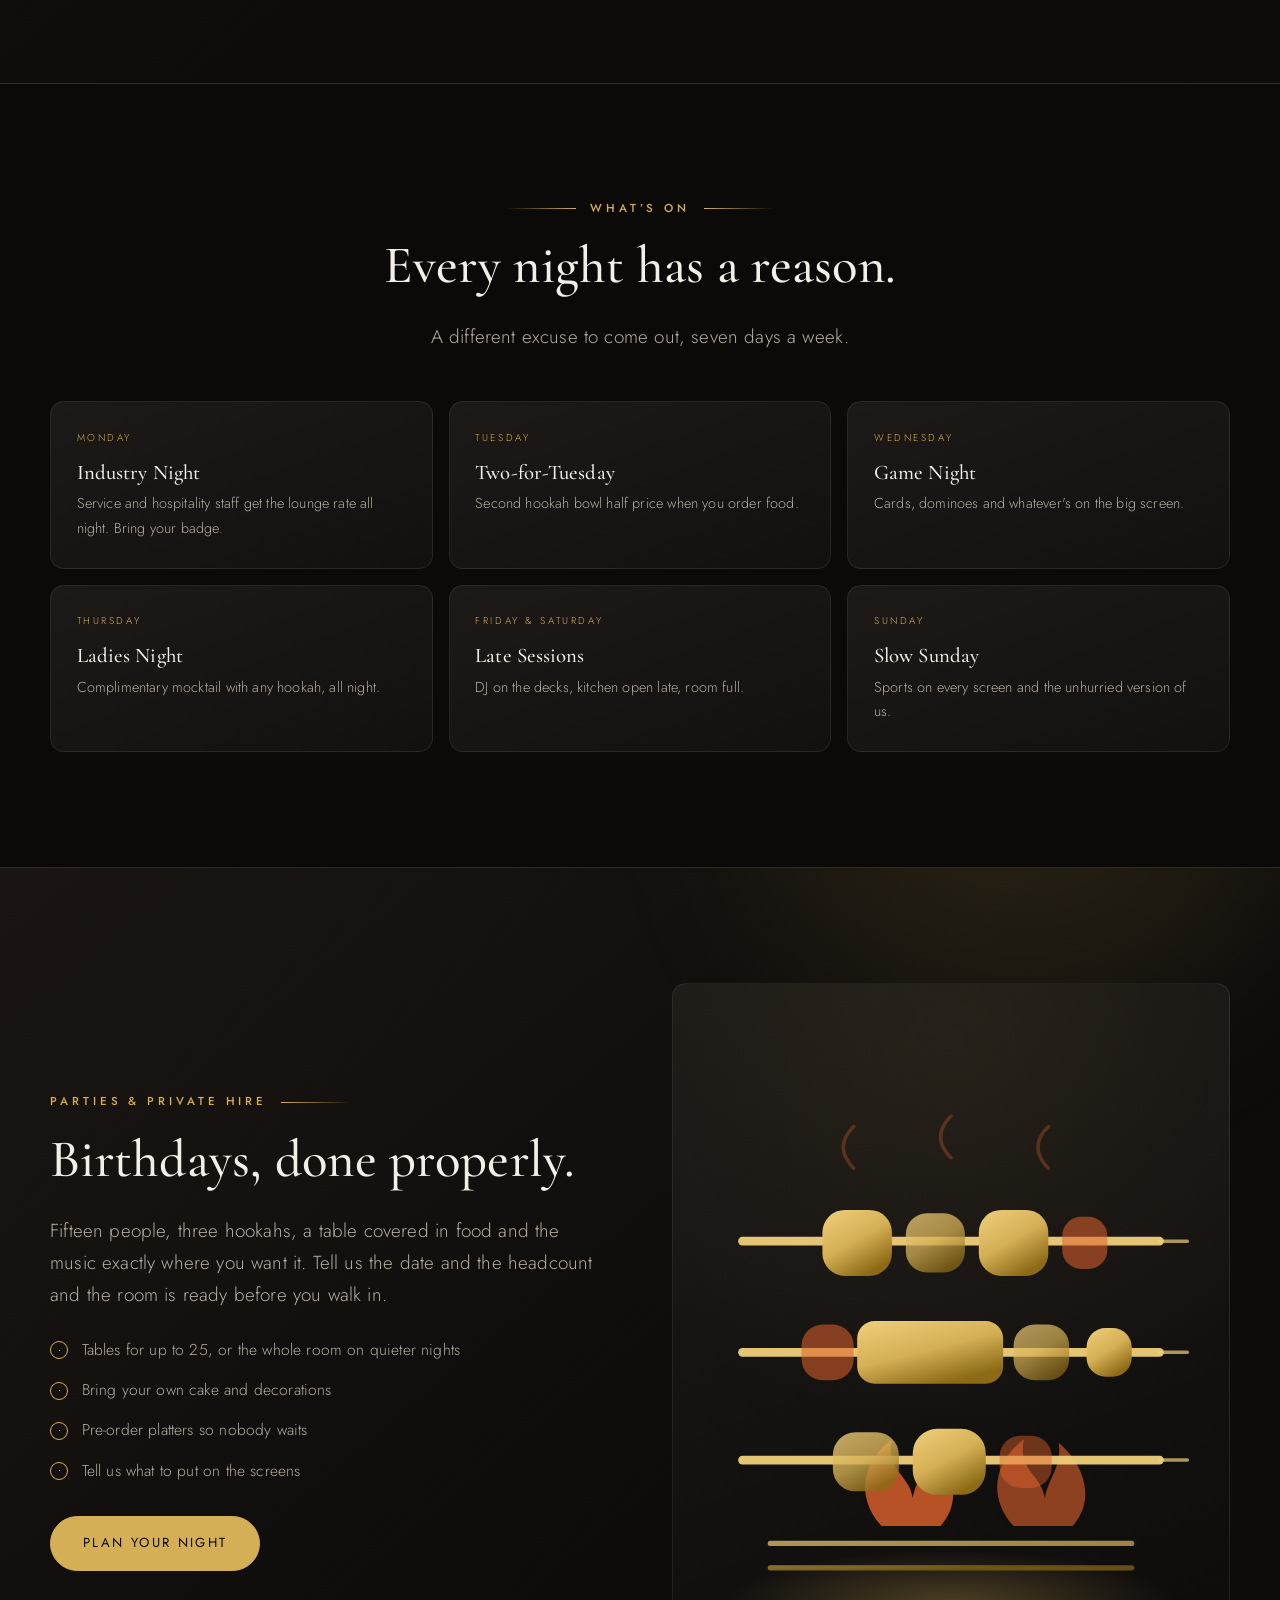
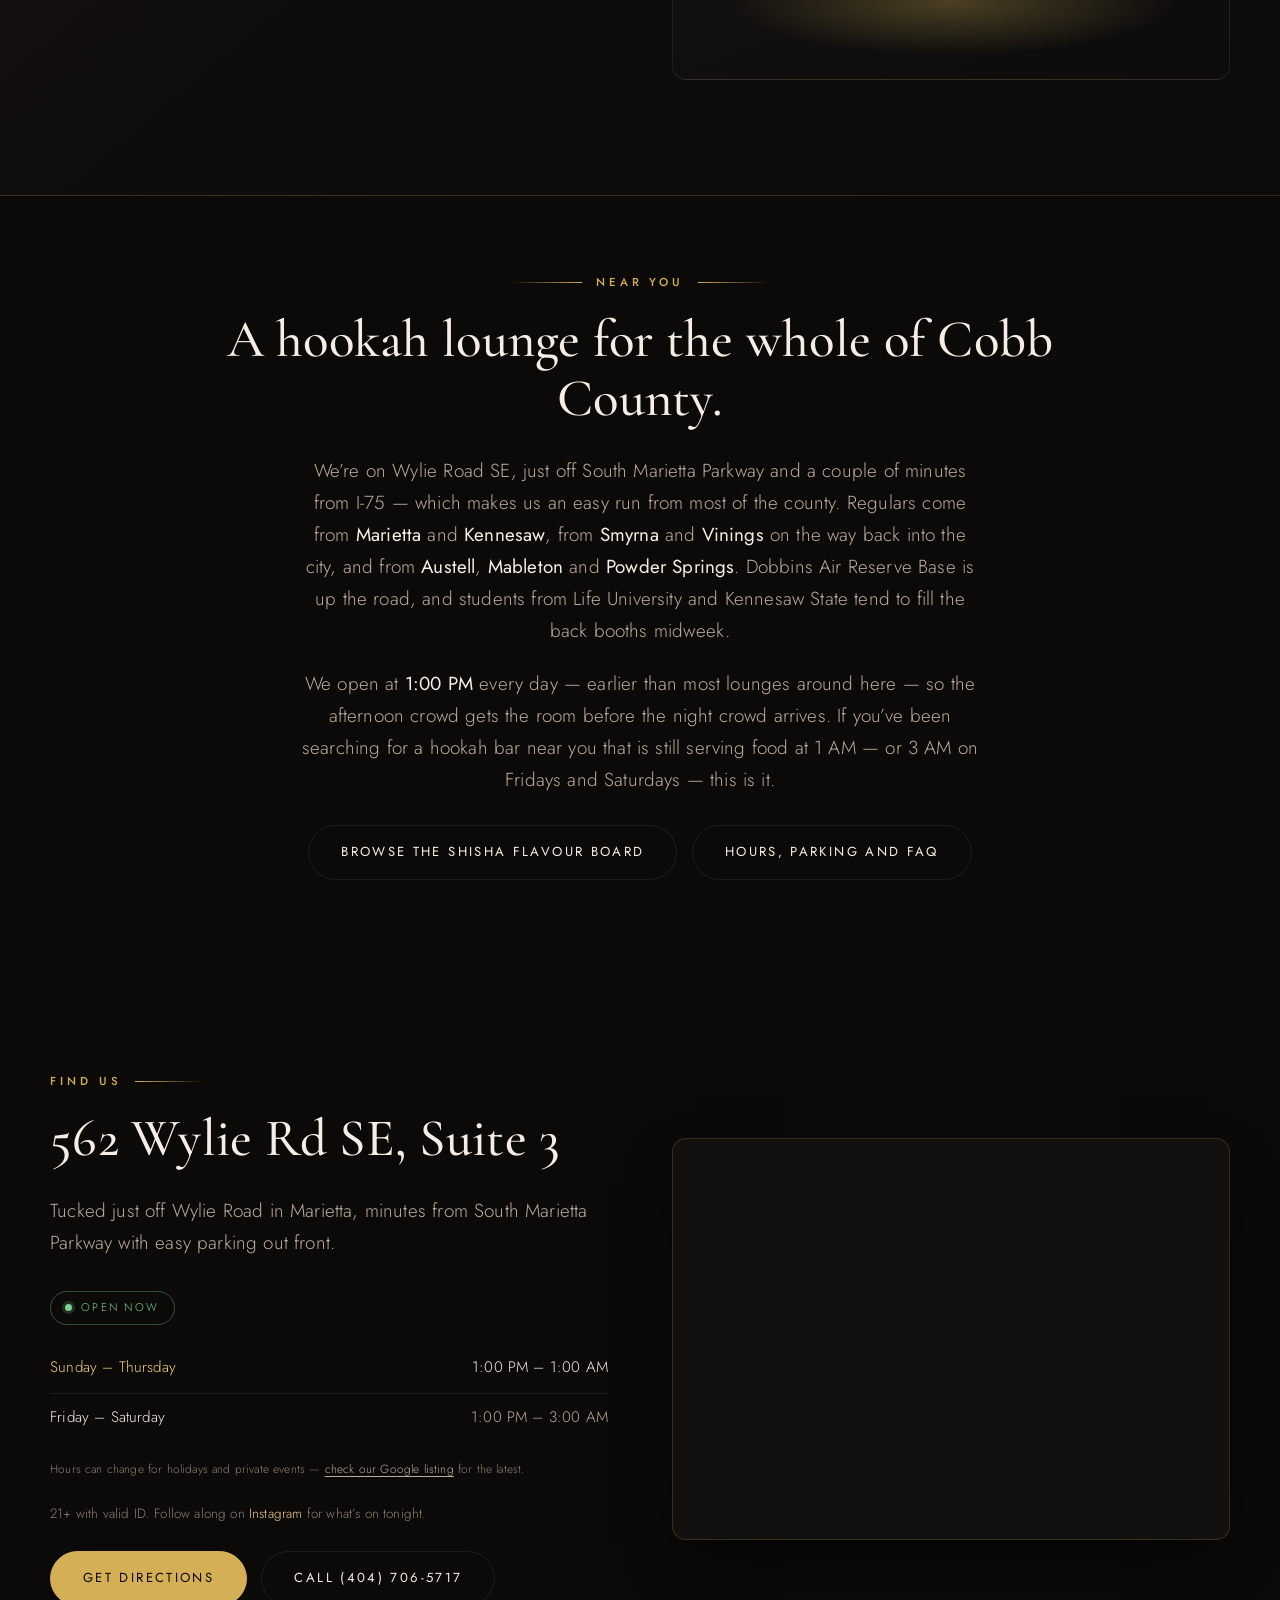
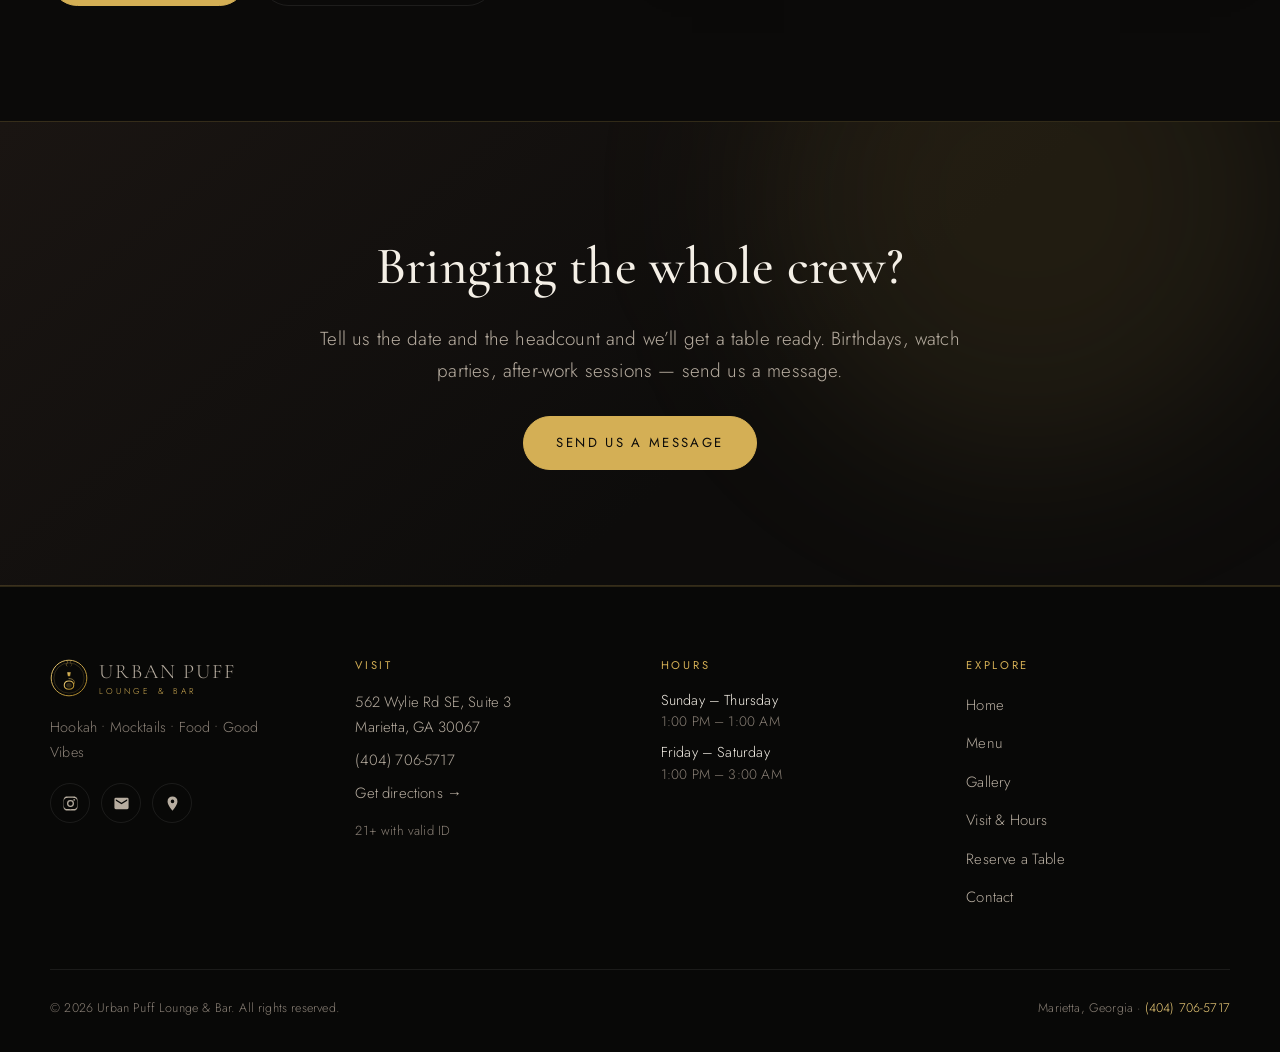
==== commit 5bf50085: "page meta title changes" ====
--- a/index.html
+++ b/index.html
@@ -3,8 +3,8 @@
 <head>
 <meta charset="utf-8">
 <meta name="viewport" content="width=device-width, initial-scale=1">
-<title>Premium Hookah Lounge &amp; Bar in Marietta, GA | Urban Puff</title>
-<meta name="description" content="Premium hookah lounge and bar at 562 Wylie Rd SE, Marietta GA. Top-shelf shisha, mezze, kabobs and desi bites, mocktails, sports on screen, free Wi-Fi. Open late.">
+<title>Urban Puff Lounge | Hookah, Bar, Cocktails &amp; Late-Night Bites in Marietta, GA</title>
+<meta name="description" content="Looking for a bar and hookah lounge in Marietta, GA? Visit Urban Puff on Wylie Rd for full bar drinks, top-shelf shisha, kabobs and food past midnight.">
 <meta name="robots" content="index, follow, max-image-preview:large, max-snippet:-1, max-video-preview:-1">
 <link rel="canonical" href="https://urbanpufflounge.com/">
 <meta name="theme-color" content="#0b0a09">
@@ -18,8 +18,8 @@
 
 <meta property="og:type" content="business.business">
 <meta property="og:site_name" content="Urban Puff Lounge &amp; Bar">
-<meta property="og:title" content="Premium Hookah Lounge &amp; Bar in Marietta, GA | Urban Puff">
-<meta property="og:description" content="Premium hookah lounge and bar at 562 Wylie Rd SE, Marietta GA. Top-shelf shisha, mezze, kabobs and desi bites, mocktails, sports on screen, free Wi-Fi. Open late.">
+<meta property="og:title" content="Urban Puff Lounge | Hookah, Bar, Cocktails &amp; Late-Night Bites in Marietta, GA">
+<meta property="og:description" content="Looking for a bar and hookah lounge in Marietta, GA? Visit Urban Puff on Wylie Rd for full bar drinks, top-shelf shisha, kabobs and food past midnight.">
 <meta property="og:url" content="https://urbanpufflounge.com/">
 <meta property="og:locale" content="en_US">
 <meta property="og:image" content="https://urbanpufflounge.com/assets/img/og-image.jpg">
@@ -27,8 +27,8 @@
 <meta property="og:image:height" content="630">
 <meta property="og:image:alt" content="Urban Puff Lounge &amp; Bar — premium hookah lounge in Marietta, Georgia">
 <meta name="twitter:card" content="summary_large_image">
-<meta name="twitter:title" content="Premium Hookah Lounge &amp; Bar in Marietta, GA | Urban Puff">
-<meta name="twitter:description" content="Premium hookah lounge and bar at 562 Wylie Rd SE, Marietta GA. Top-shelf shisha, mezze, kabobs and desi bites, mocktails, sports on screen, free Wi-Fi. Open late.">
+<meta name="twitter:title" content="Urban Puff Lounge | Hookah, Bar, Cocktails &amp; Late-Night Bites in Marietta, GA">
+<meta name="twitter:description" content="Looking for a bar and hookah lounge in Marietta, GA? Visit Urban Puff on Wylie Rd for full bar drinks, top-shelf shisha, kabobs and food past midnight.">
 <meta name="twitter:image" content="https://urbanpufflounge.com/assets/img/og-image.jpg">
 
 <link rel="icon" href="favicon.svg" type="image/svg+xml">
@@ -135,9 +135,9 @@
   <div class="wrap hero__grid">
     <div class="hero__inner">
       <p class="hero__tag">Marietta, Georgia · Open Late</p>
-      <h1>Premium hookah lounge &amp; bar in <em>Marietta</em>.</h1>
+      <h1>Premium Hookah Lounge &amp; Full Bar in <em>Marietta, GA</em></h1>
       <p class="hero__poem">Where the smoke settles and the night opens up.</p>
-      <p class="lede">Urban Puff Lounge &amp; Bar is a premium hookah lounge and bar on Wylie Road SE — top-shelf shisha and house flavour mixes, a kitchen turning out Mediterranean mezze, kabobs and desi bites, mocktails shaken to order, sports on the big screens, and a room built for staying a while.</p>
+      <p class="lede">Urban Puff Lounge and Bar is Marietta’s premier late-night destination on Wylie Rd SE. Featuring top-shelf shisha, house flavor mixes, a full bar pouring cocktails and cold brews, a kitchen serving Mediterranean kabobs and desi bites past midnight, and sports on the big screens.</p>
       <div class="btn-row" style="margin-top:2.2rem">
         <a class="btn btn--solid" href="reserve.html">Reserve a table</a>
         <a class="btn btn--ghost" href="menu.html">See the menu</a>
@@ -156,88 +156,88 @@
         <img class="art__photo" src="assets/img/lounge.jpg" alt="Inside the Urban Puff lounge" loading="lazy"> -->
         <svg class="art__svg art__svg--wide" viewBox="0 0 600 340" role="img" preserveAspectRatio="xMidYMid meet" aria-hidden="true">
   <defs>
-    <linearGradient id="g-lo847" x1="0" y1="0" x2="0.6" y2="1">
+    <linearGradient id="g-lo53" x1="0" y1="0" x2="0.6" y2="1">
       <stop offset="0" stop-color="#f0cf7a"/>
       <stop offset="0.55" stop-color="#d4af55"/>
       <stop offset="1" stop-color="#8d6a16"/>
     </linearGradient>
-    <linearGradient id="glass-lo847" x1="0" y1="0" x2="0" y2="1">
+    <linearGradient id="glass-lo53" x1="0" y1="0" x2="0" y2="1">
       <stop offset="0" stop-color="#f0cf7a" stop-opacity=".30"/>
       <stop offset="1" stop-color="#e0632c" stop-opacity=".16"/>
     </linearGradient>
-    <radialGradient id="glow-lo847" cx="50%" cy="50%" r="50%">
+    <radialGradient id="glow-lo53" cx="50%" cy="50%" r="50%">
       <stop offset="0" stop-color="#d4af55" stop-opacity=".30"/>
       <stop offset="1" stop-color="#d4af55" stop-opacity="0"/>
     </radialGradient>
   </defs>
 
-  <ellipse cx="300" cy="308" rx="288" ry="40" fill="url(#glow-lo847)"/>
+  <ellipse cx="300" cy="308" rx="288" ry="40" fill="url(#glow-lo53)"/>
 
   <!-- screen on the back wall -->
   <g opacity=".62">
-    <rect x="440" y="40" width="140" height="86" rx="7" fill="none" stroke="url(#g-lo847)" stroke-width="2.5"/>
-    <path d="M440 110h140" stroke="url(#g-lo847)" stroke-width="1.2" opacity=".45"/>
-    <circle cx="510" cy="76" r="15" fill="none" stroke="url(#g-lo847)" stroke-width="2"/>
-    <path d="M505 69l13 7-13 7z" fill="url(#g-lo847)"/>
+    <rect x="440" y="40" width="140" height="86" rx="7" fill="none" stroke="url(#g-lo53)" stroke-width="2.5"/>
+    <path d="M440 110h140" stroke="url(#g-lo53)" stroke-width="1.2" opacity=".45"/>
+    <circle cx="510" cy="76" r="15" fill="none" stroke="url(#g-lo53)" stroke-width="2"/>
+    <path d="M505 69l13 7-13 7z" fill="url(#g-lo53)"/>
   </g>
 
   <!-- pendant lights over the booth -->
   <g>
-    <path d="M80 0v40M150 0v58M220 0v28" stroke="url(#g-lo847)" stroke-width="1.4" opacity=".45"/>
-    <path d="M64 40h32l-8 16H72z" fill="url(#g-lo847)"/>
-    <path d="M134 58h32l-8 16h-16z" fill="url(#g-lo847)"/>
-    <path d="M204 28h32l-8 16h-16z" fill="url(#g-lo847)"/>
-    <circle class="art-lamp" cx="80" cy="64" r="24" fill="url(#glow-lo847)"/>
-    <circle class="art-lamp" cx="150" cy="82" r="28" fill="url(#glow-lo847)"/>
-    <circle class="art-lamp" cx="220" cy="52" r="22" fill="url(#glow-lo847)"/>
+    <path d="M80 0v40M150 0v58M220 0v28" stroke="url(#g-lo53)" stroke-width="1.4" opacity=".45"/>
+    <path d="M64 40h32l-8 16H72z" fill="url(#g-lo53)"/>
+    <path d="M134 58h32l-8 16h-16z" fill="url(#g-lo53)"/>
+    <path d="M204 28h32l-8 16h-16z" fill="url(#g-lo53)"/>
+    <circle class="art-lamp" cx="80" cy="64" r="24" fill="url(#glow-lo53)"/>
+    <circle class="art-lamp" cx="150" cy="82" r="28" fill="url(#glow-lo53)"/>
+    <circle class="art-lamp" cx="220" cy="52" r="22" fill="url(#glow-lo53)"/>
   </g>
 
   <!-- banquette: back -->
-  <path d="M42 146h216a14 14 0 0114 14v88H28v-88a14 14 0 0114-14z" fill="url(#g-lo847)" opacity=".13"/>
-  <path d="M42 146h216a14 14 0 0114 14v88H28v-88a14 14 0 0114-14z" fill="none" stroke="url(#g-lo847)" stroke-width="2.5"/>
+  <path d="M42 146h216a14 14 0 0114 14v88H28v-88a14 14 0 0114-14z" fill="url(#g-lo53)" opacity=".13"/>
+  <path d="M42 146h216a14 14 0 0114 14v88H28v-88a14 14 0 0114-14z" fill="none" stroke="url(#g-lo53)" stroke-width="2.5"/>
   <!-- tufting -->
-  <g fill="url(#g-lo847)" opacity=".38">
+  <g fill="url(#g-lo53)" opacity=".38">
     <circle cx="86" cy="180" r="2.6"/><circle cx="150" cy="180" r="2.6"/><circle cx="214" cy="180" r="2.6"/>
     <circle cx="118" cy="210" r="2.6"/><circle cx="182" cy="210" r="2.6"/>
   </g>
-  <g stroke="url(#g-lo847)" stroke-width="1" opacity=".22">
+  <g stroke="url(#g-lo53)" stroke-width="1" opacity=".22">
     <path d="M86 180l32 30M150 180l-32 30M150 180l32 30M214 180l-32 30"/>
   </g>
   <!-- seat -->
   <path d="M24 248h252a10 10 0 0110 10v14a8 8 0 01-8 8H22a8 8 0 01-8-8v-14a10 10 0 0110-10z"
-        fill="url(#g-lo847)" opacity=".3"/>
+        fill="url(#g-lo53)" opacity=".3"/>
   <path d="M24 248h252a10 10 0 0110 10v14a8 8 0 01-8 8H22a8 8 0 01-8-8v-14a10 10 0 0110-10z"
-        fill="none" stroke="url(#g-lo847)" stroke-width="2"/>
+        fill="none" stroke="url(#g-lo53)" stroke-width="2"/>
   <!-- base -->
-  <path d="M36 280h228v20H36z" fill="url(#g-lo847)" opacity=".16"/>
-  <path d="M36 300h228" stroke="url(#g-lo847)" stroke-width="2" opacity=".5"/>
+  <path d="M36 280h228v20H36z" fill="url(#g-lo53)" opacity=".16"/>
+  <path d="M36 300h228" stroke="url(#g-lo53)" stroke-width="2" opacity=".5"/>
   <!-- cushions -->
-  <g fill="url(#g-lo847)" opacity=".34">
+  <g fill="url(#g-lo53)" opacity=".34">
     <rect x="48" y="196" width="40" height="44" rx="11"/>
     <rect x="214" y="200" width="36" height="40" rx="11"/>
   </g>
 
   <!-- low table -->
-  <rect x="300" y="252" width="186" height="9" rx="4.5" fill="url(#g-lo847)"/>
-  <path d="M318 261v38M468 261v38" stroke="url(#g-lo847)" stroke-width="4" stroke-linecap="round"/>
-  <path d="M318 299h150" stroke="url(#g-lo847)" stroke-width="2" opacity=".4"/>
+  <rect x="300" y="252" width="186" height="9" rx="4.5" fill="url(#g-lo53)"/>
+  <path d="M318 261v38M468 261v38" stroke="url(#g-lo53)" stroke-width="4" stroke-linecap="round"/>
+  <path d="M318 299h150" stroke="url(#g-lo53)" stroke-width="2" opacity=".4"/>
 
   <!-- hookah standing on the table -->
   <g transform="translate(368 122) scale(.42)">
-    <g class="art-smoke" stroke="url(#g-lo847)" fill="none" stroke-linecap="round">
+    <g class="art-smoke" stroke="url(#g-lo53)" fill="none" stroke-linecap="round">
       <path class="art-smoke__a" d="M60 40c-16-14-16-28 0-42s16-28 0-42" stroke-width="5" opacity=".5"/>
       <path class="art-smoke__b" d="M22 52c-12-11-12-22 0-33s12-22 0-33" stroke-width="4" opacity=".28"/>
     </g>
-    <path d="M36 86h48l-7 30H43z" fill="url(#g-lo847)"/>
-    <rect x="30" y="78" width="60" height="9" rx="4.5" fill="url(#g-lo847)"/>
-    <rect x="53" y="118" width="14" height="86" rx="7" fill="url(#g-lo847)"/>
-    <path d="M-2 150h124a6 6 0 010 12H-2a6 6 0 010-12z" fill="url(#g-lo847)" opacity=".8"/>
+    <path d="M36 86h48l-7 30H43z" fill="url(#g-lo53)"/>
+    <rect x="30" y="78" width="60" height="9" rx="4.5" fill="url(#g-lo53)"/>
+    <rect x="53" y="118" width="14" height="86" rx="7" fill="url(#g-lo53)"/>
+    <path d="M-2 150h124a6 6 0 010 12H-2a6 6 0 010-12z" fill="url(#g-lo53)" opacity=".8"/>
     <path d="M60 204c-34 0-56 24-56 54s26 52 56 52 56-22 56-52-22-54-56-54z"
-          fill="url(#glass-lo847)" stroke="url(#g-lo847)" stroke-width="4"/>
-    <path d="M60 240c-22 0-36 16-36 32 0 14 16 24 36 24s36-10 36-24c0-16-14-32-36-32z" fill="url(#g-lo847)" opacity=".22"/>
+          fill="url(#glass-lo53)" stroke="url(#g-lo53)" stroke-width="4"/>
+    <path d="M60 240c-22 0-36 16-36 32 0 14 16 24 36 24s36-10 36-24c0-16-14-32-36-32z" fill="url(#g-lo53)" opacity=".22"/>
     <!-- hose loops down to the left, toward the booth -->
-    <path d="M56 176c-46 4-74 22-84 54-8 26 2 46 22 54" fill="none" stroke="url(#g-lo847)" stroke-width="5" stroke-linecap="round" opacity=".85"/>
-    <rect x="-16" y="282" width="16" height="30" rx="8" fill="url(#g-lo847)" transform="rotate(14 -8 297)"/>
+    <path d="M56 176c-46 4-74 22-84 54-8 26 2 46 22 54" fill="none" stroke="url(#g-lo53)" stroke-width="5" stroke-linecap="round" opacity=".85"/>
+    <rect x="-16" y="282" width="16" height="30" rx="8" fill="url(#g-lo53)" transform="rotate(14 -8 297)"/>
     <g class="art-ember">
       <circle cx="48" cy="72" r="4.5" fill="#e0632c"/>
       <circle cx="60" cy="69" r="4" fill="#f0cf7a"/>
@@ -247,14 +247,14 @@
 
   <!-- plate and glass on the table -->
   <g>
-    <ellipse cx="440" cy="248" rx="26" ry="7" fill="url(#g-lo847)" opacity=".45"/>
-    <path d="M428 236h24l-3 11h-18z" fill="url(#g-lo847)" opacity=".7"/>
-    <path d="M466 216h18l-3 33h-12z" fill="url(#glass-lo847)" stroke="url(#g-lo847)" stroke-width="2"/>
-    <path d="M467 228h16" stroke="url(#g-lo847)" stroke-width="1.5" opacity=".6"/>
+    <ellipse cx="440" cy="248" rx="26" ry="7" fill="url(#g-lo53)" opacity=".45"/>
+    <path d="M428 236h24l-3 11h-18z" fill="url(#g-lo53)" opacity=".7"/>
+    <path d="M466 216h18l-3 33h-12z" fill="url(#glass-lo53)" stroke="url(#g-lo53)" stroke-width="2"/>
+    <path d="M467 228h16" stroke="url(#g-lo53)" stroke-width="1.5" opacity=".6"/>
   </g>
 
   <!-- floor -->
-  <path d="M0 300h600" stroke="url(#g-lo847)" stroke-width="1.5" opacity=".22"/>
+  <path d="M0 300h600" stroke="url(#g-lo53)" stroke-width="1.5" opacity=".22"/>
 </svg>
       </div>
     </div>
@@ -328,52 +328,52 @@
         <img class="art__photo" src="assets/img/hookah.jpg" alt="Premium Hookah" loading="lazy"> -->
         <svg class="art__svg " viewBox="0 0 320 400" role="img" preserveAspectRatio="xMidYMid meet" aria-hidden="true">
   <defs>
-    <linearGradient id="g-ho780" x1="0" y1="0" x2="0.6" y2="1">
+    <linearGradient id="g-ho700" x1="0" y1="0" x2="0.6" y2="1">
       <stop offset="0" stop-color="#f0cf7a"/>
       <stop offset="0.55" stop-color="#d4af55"/>
       <stop offset="1" stop-color="#8d6a16"/>
     </linearGradient>
-    <linearGradient id="glass-ho780" x1="0" y1="0" x2="0" y2="1">
+    <linearGradient id="glass-ho700" x1="0" y1="0" x2="0" y2="1">
       <stop offset="0" stop-color="#f0cf7a" stop-opacity=".30"/>
       <stop offset="1" stop-color="#e0632c" stop-opacity=".16"/>
     </linearGradient>
-    <radialGradient id="glow-ho780" cx="50%" cy="50%" r="50%">
+    <radialGradient id="glow-ho700" cx="50%" cy="50%" r="50%">
       <stop offset="0" stop-color="#d4af55" stop-opacity=".30"/>
       <stop offset="1" stop-color="#d4af55" stop-opacity="0"/>
     </radialGradient>
   </defs>
 
-  <ellipse cx="160" cy="378" rx="120" ry="26" fill="url(#glow-ho780)"/>
+  <ellipse cx="160" cy="378" rx="120" ry="26" fill="url(#glow-ho700)"/>
 
   <!-- smoke -->
-  <g class="art-smoke" stroke="url(#g-ho780)" fill="none" stroke-linecap="round">
+  <g class="art-smoke" stroke="url(#g-ho700)" fill="none" stroke-linecap="round">
     <path class="art-smoke__a" d="M160 74c-15-13-15-27 0-40s15-27 0-40" stroke-width="2.6" opacity=".55"/>
     <path class="art-smoke__b" d="M132 84c-11-10-11-21 0-31s11-21 0-31" stroke-width="2" opacity=".34"/>
     <path class="art-smoke__c" d="M188 84c11-10 11-21 0-31s-11-21 0-31" stroke-width="2" opacity=".26"/>
   </g>
 
   <!-- bowl -->
-  <path d="M136 118h48l-7 30h-34z" fill="url(#g-ho780)"/>
-  <rect x="130" y="110" width="60" height="9" rx="4.5" fill="url(#g-ho780)"/>
-  <path d="M143 148h34l-4 12h-26z" fill="url(#g-ho780)" opacity=".7"/>
+  <path d="M136 118h48l-7 30h-34z" fill="url(#g-ho700)"/>
+  <rect x="130" y="110" width="60" height="9" rx="4.5" fill="url(#g-ho700)"/>
+  <path d="M143 148h34l-4 12h-26z" fill="url(#g-ho700)" opacity=".7"/>
 
   <!-- stem -->
-  <rect x="153" y="160" width="14" height="96" rx="7" fill="url(#g-ho780)"/>
+  <rect x="153" y="160" width="14" height="96" rx="7" fill="url(#g-ho700)"/>
   <!-- plate -->
-  <path d="M96 186h128a6 6 0 010 12H96a6 6 0 010-12z" fill="url(#g-ho780)" opacity=".85"/>
-  <path d="M96 198h128l-10 10H106z" fill="url(#g-ho780)" opacity=".35"/>
+  <path d="M96 186h128a6 6 0 010 12H96a6 6 0 010-12z" fill="url(#g-ho700)" opacity=".85"/>
+  <path d="M96 198h128l-10 10H106z" fill="url(#g-ho700)" opacity=".35"/>
 
   <!-- vase -->
   <path d="M160 256c-38 0-62 28-62 62s28 56 62 56 62-24 62-56-24-62-62-62z"
-        fill="url(#glass-ho780)" stroke="url(#g-ho780)" stroke-width="3"/>
+        fill="url(#glass-ho700)" stroke="url(#g-ho700)" stroke-width="3"/>
   <path d="M160 300c-26 0-42 18-42 36 0 16 18 28 42 28s42-12 42-28c0-18-16-36-42-36z"
-        fill="url(#g-ho780)" opacity=".20"/>
+        fill="url(#g-ho700)" opacity=".20"/>
   <ellipse class="art-shine" cx="132" cy="300" rx="10" ry="22" fill="#f0cf7a" opacity=".16" transform="rotate(-18 132 300)"/>
 
   <!-- hose -->
   <path class="art-hose" d="M160 214c56 0 92 20 108 58 12 30 4 56-18 68"
-        fill="none" stroke="url(#g-ho780)" stroke-width="4" stroke-linecap="round" opacity=".9"/>
-  <rect x="238" y="336" width="16" height="34" rx="8" fill="url(#g-ho780)"/>
+        fill="none" stroke="url(#g-ho700)" stroke-width="4" stroke-linecap="round" opacity=".9"/>
+  <rect x="238" y="336" width="16" height="34" rx="8" fill="url(#g-ho700)"/>
 
   <!-- coals -->
   <g class="art-ember">
@@ -395,22 +395,22 @@
         <img class="art__photo" src="assets/img/grill.jpg" alt="Kabobs &amp; Tikka" loading="lazy"> -->
         <svg class="art__svg " viewBox="0 0 320 400" role="img" preserveAspectRatio="xMidYMid meet" aria-hidden="true">
   <defs>
-    <linearGradient id="g-gr353" x1="0" y1="0" x2="0.6" y2="1">
+    <linearGradient id="g-gr640" x1="0" y1="0" x2="0.6" y2="1">
       <stop offset="0" stop-color="#f0cf7a"/>
       <stop offset="0.55" stop-color="#d4af55"/>
       <stop offset="1" stop-color="#8d6a16"/>
     </linearGradient>
-    <linearGradient id="glass-gr353" x1="0" y1="0" x2="0" y2="1">
+    <linearGradient id="glass-gr640" x1="0" y1="0" x2="0" y2="1">
       <stop offset="0" stop-color="#f0cf7a" stop-opacity=".30"/>
       <stop offset="1" stop-color="#e0632c" stop-opacity=".16"/>
     </linearGradient>
-    <radialGradient id="glow-gr353" cx="50%" cy="50%" r="50%">
+    <radialGradient id="glow-gr640" cx="50%" cy="50%" r="50%">
       <stop offset="0" stop-color="#d4af55" stop-opacity=".30"/>
       <stop offset="1" stop-color="#d4af55" stop-opacity="0"/>
     </radialGradient>
   </defs>
 
-  <ellipse cx="160" cy="356" rx="128" ry="30" fill="url(#glow-gr353)"/>
+  <ellipse cx="160" cy="356" rx="128" ry="30" fill="url(#glow-gr640)"/>
 
   <!-- flames -->
   <g class="art-flame">
@@ -421,7 +421,7 @@
   </g>
 
   <!-- grill bars -->
-  <g stroke="url(#g-gr353)" stroke-width="3" stroke-linecap="round" opacity=".7">
+  <g stroke="url(#g-gr640)" stroke-width="3" stroke-linecap="round" opacity=".7">
     <path d="M56 322h208M56 336h208"/>
   </g>
 
@@ -429,9 +429,9 @@
   <g class="art-skewer art-skewer--a">
     <path d="M40 148h240" stroke="#f0cf7a" stroke-width="5" stroke-linecap="round" opacity=".95"/>
     <path d="M280 148l16 0" stroke="#f0cf7a" stroke-width="2" stroke-linecap="round" opacity=".7"/>
-    <rect x="86" y="130" width="40" height="38" rx="13" fill="url(#g-gr353)"/>
-    <rect x="134" y="132" width="34" height="34" rx="12" fill="url(#g-gr353)" opacity=".75"/>
-    <rect x="176" y="130" width="40" height="38" rx="13" fill="url(#g-gr353)"/>
+    <rect x="86" y="130" width="40" height="38" rx="13" fill="url(#g-gr640)"/>
+    <rect x="134" y="132" width="34" height="34" rx="12" fill="url(#g-gr640)" opacity=".75"/>
+    <rect x="176" y="130" width="40" height="38" rx="13" fill="url(#g-gr640)"/>
     <rect x="224" y="134" width="26" height="30" rx="11" fill="#e0632c" opacity=".55"/>
   </g>
 
@@ -440,17 +440,17 @@
     <path d="M40 212h240" stroke="#f0cf7a" stroke-width="5" stroke-linecap="round" opacity=".95"/>
     <path d="M280 212l16 0" stroke="#f0cf7a" stroke-width="2" stroke-linecap="round" opacity=".7"/>
     <rect x="74" y="196" width="30" height="32" rx="12" fill="#e0632c" opacity=".55"/>
-    <path d="M116 194h64a10 10 0 0110 10v16a10 10 0 01-10 10h-64a10 10 0 01-10-10v-16a10 10 0 0110-10z" fill="url(#g-gr353)"/>
-    <rect x="196" y="196" width="32" height="32" rx="12" fill="url(#g-gr353)" opacity=".7"/>
-    <rect x="238" y="198" width="26" height="28" rx="11" fill="url(#g-gr353)"/>
+    <path d="M116 194h64a10 10 0 0110 10v16a10 10 0 01-10 10h-64a10 10 0 01-10-10v-16a10 10 0 0110-10z" fill="url(#g-gr640)"/>
+    <rect x="196" y="196" width="32" height="32" rx="12" fill="url(#g-gr640)" opacity=".7"/>
+    <rect x="238" y="198" width="26" height="28" rx="11" fill="url(#g-gr640)"/>
   </g>
 
   <!-- skewer 3 -->
   <g class="art-skewer art-skewer--c">
     <path d="M40 274h240" stroke="#f0cf7a" stroke-width="5" stroke-linecap="round" opacity=".95"/>
     <path d="M280 274l16 0" stroke="#f0cf7a" stroke-width="2" stroke-linecap="round" opacity=".7"/>
-    <rect x="92" y="258" width="38" height="34" rx="13" fill="url(#g-gr353)" opacity=".8"/>
-    <rect x="138" y="256" width="42" height="38" rx="14" fill="url(#g-gr353)"/>
+    <rect x="92" y="258" width="38" height="34" rx="13" fill="url(#g-gr640)" opacity=".8"/>
+    <rect x="138" y="256" width="42" height="38" rx="14" fill="url(#g-gr640)"/>
     <rect x="188" y="260" width="30" height="30" rx="12" fill="#e0632c" opacity=".45"/>
   </g>
 
@@ -474,39 +474,39 @@
         <img class="art__photo" src="assets/img/mocktail.jpg" alt="Mocktails" loading="lazy"> -->
         <svg class="art__svg " viewBox="0 0 320 400" role="img" preserveAspectRatio="xMidYMid meet" aria-hidden="true">
   <defs>
-    <linearGradient id="g-mo553" x1="0" y1="0" x2="0.6" y2="1">
+    <linearGradient id="g-mo97" x1="0" y1="0" x2="0.6" y2="1">
       <stop offset="0" stop-color="#f0cf7a"/>
       <stop offset="0.55" stop-color="#d4af55"/>
       <stop offset="1" stop-color="#8d6a16"/>
     </linearGradient>
-    <linearGradient id="glass-mo553" x1="0" y1="0" x2="0" y2="1">
+    <linearGradient id="glass-mo97" x1="0" y1="0" x2="0" y2="1">
       <stop offset="0" stop-color="#f0cf7a" stop-opacity=".30"/>
       <stop offset="1" stop-color="#e0632c" stop-opacity=".16"/>
     </linearGradient>
-    <radialGradient id="glow-mo553" cx="50%" cy="50%" r="50%">
+    <radialGradient id="glow-mo97" cx="50%" cy="50%" r="50%">
       <stop offset="0" stop-color="#d4af55" stop-opacity=".30"/>
       <stop offset="1" stop-color="#d4af55" stop-opacity="0"/>
     </radialGradient>
   </defs>
 
-  <ellipse cx="160" cy="368" rx="104" ry="24" fill="url(#glow-mo553)"/>
+  <ellipse cx="160" cy="368" rx="104" ry="24" fill="url(#glow-mo97)"/>
 
   <!-- straw -->
   <path d="M196 96l-22 74" stroke="#e0632c" stroke-width="7" stroke-linecap="round" opacity=".8"/>
 
   <!-- mint -->
   <g class="art-mint">
-    <path d="M132 104c-20 2-32 16-30 34 18 2 32-12 30-34z" fill="url(#g-mo553)" opacity=".8"/>
-    <path d="M150 92c-14 12-16 30-4 42 14-10 16-28 4-42z" fill="url(#g-mo553)" opacity=".55"/>
+    <path d="M132 104c-20 2-32 16-30 34 18 2 32-12 30-34z" fill="url(#g-mo97)" opacity=".8"/>
+    <path d="M150 92c-14 12-16 30-4 42 14-10 16-28 4-42z" fill="url(#g-mo97)" opacity=".55"/>
   </g>
 
   <!-- glass -->
   <path d="M104 132h112l-14 196a16 16 0 01-16 14h-52a16 16 0 01-16-14z"
-        fill="url(#glass-mo553)" stroke="url(#g-mo553)" stroke-width="3.5" stroke-linejoin="round"/>
+        fill="url(#glass-mo97)" stroke="url(#g-mo97)" stroke-width="3.5" stroke-linejoin="round"/>
   <!-- liquid -->
-  <path d="M112 186h96l-11 142a14 14 0 01-14 12h-46a14 14 0 01-14-12z" fill="url(#g-mo553)" opacity=".34"/>
+  <path d="M112 186h96l-11 142a14 14 0 01-14 12h-46a14 14 0 01-14-12z" fill="url(#g-mo97)" opacity=".34"/>
   <path d="M116 244h88l-8 84a14 14 0 01-14 12h-44a14 14 0 01-14-12z" fill="#e0632c" opacity=".26"/>
-  <path d="M112 186h96" stroke="url(#g-mo553)" stroke-width="2.5" opacity=".8"/>
+  <path d="M112 186h96" stroke="url(#g-mo97)" stroke-width="2.5" opacity=".8"/>
 
   <!-- bubbles -->
   <g class="art-bubbles" fill="#f0cf7a">
@@ -518,7 +518,7 @@
 
   <!-- citrus wheel -->
   <g transform="translate(214 158)">
-    <circle r="26" fill="url(#g-mo553)" opacity=".85"/>
+    <circle r="26" fill="url(#g-mo97)" opacity=".85"/>
     <circle r="20" fill="#0b0a09" opacity=".35"/>
     <g stroke="#0b0a09" stroke-width="2.2" opacity=".45">
       <path d="M0-20V20M-20 0H20M-14-14l28 28M14-14l-28 28"/>
@@ -539,88 +539,88 @@
         <img class="art__photo" src="assets/img/latenight.jpg" alt="Late-Night Bites" loading="lazy"> -->
         <svg class="art__svg art__svg--wide" viewBox="0 0 600 340" role="img" preserveAspectRatio="xMidYMid meet" aria-hidden="true">
   <defs>
-    <linearGradient id="g-lo663" x1="0" y1="0" x2="0.6" y2="1">
+    <linearGradient id="g-lo830" x1="0" y1="0" x2="0.6" y2="1">
       <stop offset="0" stop-color="#f0cf7a"/>
       <stop offset="0.55" stop-color="#d4af55"/>
       <stop offset="1" stop-color="#8d6a16"/>
     </linearGradient>
-    <linearGradient id="glass-lo663" x1="0" y1="0" x2="0" y2="1">
+    <linearGradient id="glass-lo830" x1="0" y1="0" x2="0" y2="1">
       <stop offset="0" stop-color="#f0cf7a" stop-opacity=".30"/>
       <stop offset="1" stop-color="#e0632c" stop-opacity=".16"/>
     </linearGradient>
-    <radialGradient id="glow-lo663" cx="50%" cy="50%" r="50%">
+    <radialGradient id="glow-lo830" cx="50%" cy="50%" r="50%">
       <stop offset="0" stop-color="#d4af55" stop-opacity=".30"/>
       <stop offset="1" stop-color="#d4af55" stop-opacity="0"/>
     </radialGradient>
   </defs>
 
-  <ellipse cx="300" cy="308" rx="288" ry="40" fill="url(#glow-lo663)"/>
+  <ellipse cx="300" cy="308" rx="288" ry="40" fill="url(#glow-lo830)"/>
 
   <!-- screen on the back wall -->
   <g opacity=".62">
-    <rect x="440" y="40" width="140" height="86" rx="7" fill="none" stroke="url(#g-lo663)" stroke-width="2.5"/>
-    <path d="M440 110h140" stroke="url(#g-lo663)" stroke-width="1.2" opacity=".45"/>
-    <circle cx="510" cy="76" r="15" fill="none" stroke="url(#g-lo663)" stroke-width="2"/>
-    <path d="M505 69l13 7-13 7z" fill="url(#g-lo663)"/>
+    <rect x="440" y="40" width="140" height="86" rx="7" fill="none" stroke="url(#g-lo830)" stroke-width="2.5"/>
+    <path d="M440 110h140" stroke="url(#g-lo830)" stroke-width="1.2" opacity=".45"/>
+    <circle cx="510" cy="76" r="15" fill="none" stroke="url(#g-lo830)" stroke-width="2"/>
+    <path d="M505 69l13 7-13 7z" fill="url(#g-lo830)"/>
   </g>
 
   <!-- pendant lights over the booth -->
   <g>
-    <path d="M80 0v40M150 0v58M220 0v28" stroke="url(#g-lo663)" stroke-width="1.4" opacity=".45"/>
-    <path d="M64 40h32l-8 16H72z" fill="url(#g-lo663)"/>
-    <path d="M134 58h32l-8 16h-16z" fill="url(#g-lo663)"/>
-    <path d="M204 28h32l-8 16h-16z" fill="url(#g-lo663)"/>
-    <circle class="art-lamp" cx="80" cy="64" r="24" fill="url(#glow-lo663)"/>
-    <circle class="art-lamp" cx="150" cy="82" r="28" fill="url(#glow-lo663)"/>
-    <circle class="art-lamp" cx="220" cy="52" r="22" fill="url(#glow-lo663)"/>
+    <path d="M80 0v40M150 0v58M220 0v28" stroke="url(#g-lo830)" stroke-width="1.4" opacity=".45"/>
+    <path d="M64 40h32l-8 16H72z" fill="url(#g-lo830)"/>
+    <path d="M134 58h32l-8 16h-16z" fill="url(#g-lo830)"/>
+    <path d="M204 28h32l-8 16h-16z" fill="url(#g-lo830)"/>
+    <circle class="art-lamp" cx="80" cy="64" r="24" fill="url(#glow-lo830)"/>
+    <circle class="art-lamp" cx="150" cy="82" r="28" fill="url(#glow-lo830)"/>
+    <circle class="art-lamp" cx="220" cy="52" r="22" fill="url(#glow-lo830)"/>
   </g>
 
   <!-- banquette: back -->
-  <path d="M42 146h216a14 14 0 0114 14v88H28v-88a14 14 0 0114-14z" fill="url(#g-lo663)" opacity=".13"/>
-  <path d="M42 146h216a14 14 0 0114 14v88H28v-88a14 14 0 0114-14z" fill="none" stroke="url(#g-lo663)" stroke-width="2.5"/>
+  <path d="M42 146h216a14 14 0 0114 14v88H28v-88a14 14 0 0114-14z" fill="url(#g-lo830)" opacity=".13"/>
+  <path d="M42 146h216a14 14 0 0114 14v88H28v-88a14 14 0 0114-14z" fill="none" stroke="url(#g-lo830)" stroke-width="2.5"/>
   <!-- tufting -->
-  <g fill="url(#g-lo663)" opacity=".38">
+  <g fill="url(#g-lo830)" opacity=".38">
     <circle cx="86" cy="180" r="2.6"/><circle cx="150" cy="180" r="2.6"/><circle cx="214" cy="180" r="2.6"/>
     <circle cx="118" cy="210" r="2.6"/><circle cx="182" cy="210" r="2.6"/>
   </g>
-  <g stroke="url(#g-lo663)" stroke-width="1" opacity=".22">
+  <g stroke="url(#g-lo830)" stroke-width="1" opacity=".22">
     <path d="M86 180l32 30M150 180l-32 30M150 180l32 30M214 180l-32 30"/>
   </g>
   <!-- seat -->
   <path d="M24 248h252a10 10 0 0110 10v14a8 8 0 01-8 8H22a8 8 0 01-8-8v-14a10 10 0 0110-10z"
-        fill="url(#g-lo663)" opacity=".3"/>
+        fill="url(#g-lo830)" opacity=".3"/>
   <path d="M24 248h252a10 10 0 0110 10v14a8 8 0 01-8 8H22a8 8 0 01-8-8v-14a10 10 0 0110-10z"
-        fill="none" stroke="url(#g-lo663)" stroke-width="2"/>
+        fill="none" stroke="url(#g-lo830)" stroke-width="2"/>
   <!-- base -->
-  <path d="M36 280h228v20H36z" fill="url(#g-lo663)" opacity=".16"/>
-  <path d="M36 300h228" stroke="url(#g-lo663)" stroke-width="2" opacity=".5"/>
+  <path d="M36 280h228v20H36z" fill="url(#g-lo830)" opacity=".16"/>
+  <path d="M36 300h228" stroke="url(#g-lo830)" stroke-width="2" opacity=".5"/>
   <!-- cushions -->
-  <g fill="url(#g-lo663)" opacity=".34">
+  <g fill="url(#g-lo830)" opacity=".34">
     <rect x="48" y="196" width="40" height="44" rx="11"/>
     <rect x="214" y="200" width="36" height="40" rx="11"/>
   </g>
 
   <!-- low table -->
-  <rect x="300" y="252" width="186" height="9" rx="4.5" fill="url(#g-lo663)"/>
-  <path d="M318 261v38M468 261v38" stroke="url(#g-lo663)" stroke-width="4" stroke-linecap="round"/>
-  <path d="M318 299h150" stroke="url(#g-lo663)" stroke-width="2" opacity=".4"/>
+  <rect x="300" y="252" width="186" height="9" rx="4.5" fill="url(#g-lo830)"/>
+  <path d="M318 261v38M468 261v38" stroke="url(#g-lo830)" stroke-width="4" stroke-linecap="round"/>
+  <path d="M318 299h150" stroke="url(#g-lo830)" stroke-width="2" opacity=".4"/>
 
   <!-- hookah standing on the table -->
   <g transform="translate(368 122) scale(.42)">
-    <g class="art-smoke" stroke="url(#g-lo663)" fill="none" stroke-linecap="round">
+    <g class="art-smoke" stroke="url(#g-lo830)" fill="none" stroke-linecap="round">
       <path class="art-smoke__a" d="M60 40c-16-14-16-28 0-42s16-28 0-42" stroke-width="5" opacity=".5"/>
       <path class="art-smoke__b" d="M22 52c-12-11-12-22 0-33s12-22 0-33" stroke-width="4" opacity=".28"/>
     </g>
-    <path d="M36 86h48l-7 30H43z" fill="url(#g-lo663)"/>
-    <rect x="30" y="78" width="60" height="9" rx="4.5" fill="url(#g-lo663)"/>
-    <rect x="53" y="118" width="14" height="86" rx="7" fill="url(#g-lo663)"/>
-    <path d="M-2 150h124a6 6 0 010 12H-2a6 6 0 010-12z" fill="url(#g-lo663)" opacity=".8"/>
+    <path d="M36 86h48l-7 30H43z" fill="url(#g-lo830)"/>
+    <rect x="30" y="78" width="60" height="9" rx="4.5" fill="url(#g-lo830)"/>
+    <rect x="53" y="118" width="14" height="86" rx="7" fill="url(#g-lo830)"/>
+    <path d="M-2 150h124a6 6 0 010 12H-2a6 6 0 010-12z" fill="url(#g-lo830)" opacity=".8"/>
     <path d="M60 204c-34 0-56 24-56 54s26 52 56 52 56-22 56-52-22-54-56-54z"
-          fill="url(#glass-lo663)" stroke="url(#g-lo663)" stroke-width="4"/>
-    <path d="M60 240c-22 0-36 16-36 32 0 14 16 24 36 24s36-10 36-24c0-16-14-32-36-32z" fill="url(#g-lo663)" opacity=".22"/>
+          fill="url(#glass-lo830)" stroke="url(#g-lo830)" stroke-width="4"/>
+    <path d="M60 240c-22 0-36 16-36 32 0 14 16 24 36 24s36-10 36-24c0-16-14-32-36-32z" fill="url(#g-lo830)" opacity=".22"/>
     <!-- hose loops down to the left, toward the booth -->
-    <path d="M56 176c-46 4-74 22-84 54-8 26 2 46 22 54" fill="none" stroke="url(#g-lo663)" stroke-width="5" stroke-linecap="round" opacity=".85"/>
-    <rect x="-16" y="282" width="16" height="30" rx="8" fill="url(#g-lo663)" transform="rotate(14 -8 297)"/>
+    <path d="M56 176c-46 4-74 22-84 54-8 26 2 46 22 54" fill="none" stroke="url(#g-lo830)" stroke-width="5" stroke-linecap="round" opacity=".85"/>
+    <rect x="-16" y="282" width="16" height="30" rx="8" fill="url(#g-lo830)" transform="rotate(14 -8 297)"/>
     <g class="art-ember">
       <circle cx="48" cy="72" r="4.5" fill="#e0632c"/>
       <circle cx="60" cy="69" r="4" fill="#f0cf7a"/>
@@ -630,14 +630,14 @@
 
   <!-- plate and glass on the table -->
   <g>
-    <ellipse cx="440" cy="248" rx="26" ry="7" fill="url(#g-lo663)" opacity=".45"/>
-    <path d="M428 236h24l-3 11h-18z" fill="url(#g-lo663)" opacity=".7"/>
-    <path d="M466 216h18l-3 33h-12z" fill="url(#glass-lo663)" stroke="url(#g-lo663)" stroke-width="2"/>
-    <path d="M467 228h16" stroke="url(#g-lo663)" stroke-width="1.5" opacity=".6"/>
+    <ellipse cx="440" cy="248" rx="26" ry="7" fill="url(#g-lo830)" opacity=".45"/>
+    <path d="M428 236h24l-3 11h-18z" fill="url(#g-lo830)" opacity=".7"/>
+    <path d="M466 216h18l-3 33h-12z" fill="url(#glass-lo830)" stroke="url(#g-lo830)" stroke-width="2"/>
+    <path d="M467 228h16" stroke="url(#g-lo830)" stroke-width="1.5" opacity=".6"/>
   </g>
 
   <!-- floor -->
-  <path d="M0 300h600" stroke="url(#g-lo663)" stroke-width="1.5" opacity=".22"/>
+  <path d="M0 300h600" stroke="url(#g-lo830)" stroke-width="1.5" opacity=".22"/>
 </svg>
       </div>
         <div class="art-card__body">
@@ -719,22 +719,22 @@
         <img class="art__photo" src="assets/img/party.jpg" alt="A table set for a group" loading="lazy"> -->
         <svg class="art__svg " viewBox="0 0 320 400" role="img" preserveAspectRatio="xMidYMid meet" aria-hidden="true">
   <defs>
-    <linearGradient id="g-gr820" x1="0" y1="0" x2="0.6" y2="1">
+    <linearGradient id="g-gr104" x1="0" y1="0" x2="0.6" y2="1">
       <stop offset="0" stop-color="#f0cf7a"/>
       <stop offset="0.55" stop-color="#d4af55"/>
       <stop offset="1" stop-color="#8d6a16"/>
     </linearGradient>
-    <linearGradient id="glass-gr820" x1="0" y1="0" x2="0" y2="1">
+    <linearGradient id="glass-gr104" x1="0" y1="0" x2="0" y2="1">
       <stop offset="0" stop-color="#f0cf7a" stop-opacity=".30"/>
       <stop offset="1" stop-color="#e0632c" stop-opacity=".16"/>
     </linearGradient>
-    <radialGradient id="glow-gr820" cx="50%" cy="50%" r="50%">
+    <radialGradient id="glow-gr104" cx="50%" cy="50%" r="50%">
       <stop offset="0" stop-color="#d4af55" stop-opacity=".30"/>
       <stop offset="1" stop-color="#d4af55" stop-opacity="0"/>
     </radialGradient>
   </defs>
 
-  <ellipse cx="160" cy="356" rx="128" ry="30" fill="url(#glow-gr820)"/>
+  <ellipse cx="160" cy="356" rx="128" ry="30" fill="url(#glow-gr104)"/>
 
   <!-- flames -->
   <g class="art-flame">
@@ -745,7 +745,7 @@
   </g>
 
   <!-- grill bars -->
-  <g stroke="url(#g-gr820)" stroke-width="3" stroke-linecap="round" opacity=".7">
+  <g stroke="url(#g-gr104)" stroke-width="3" stroke-linecap="round" opacity=".7">
     <path d="M56 322h208M56 336h208"/>
   </g>
 
@@ -753,9 +753,9 @@
   <g class="art-skewer art-skewer--a">
     <path d="M40 148h240" stroke="#f0cf7a" stroke-width="5" stroke-linecap="round" opacity=".95"/>
     <path d="M280 148l16 0" stroke="#f0cf7a" stroke-width="2" stroke-linecap="round" opacity=".7"/>
-    <rect x="86" y="130" width="40" height="38" rx="13" fill="url(#g-gr820)"/>
-    <rect x="134" y="132" width="34" height="34" rx="12" fill="url(#g-gr820)" opacity=".75"/>
-    <rect x="176" y="130" width="40" height="38" rx="13" fill="url(#g-gr820)"/>
+    <rect x="86" y="130" width="40" height="38" rx="13" fill="url(#g-gr104)"/>
+    <rect x="134" y="132" width="34" height="34" rx="12" fill="url(#g-gr104)" opacity=".75"/>
+    <rect x="176" y="130" width="40" height="38" rx="13" fill="url(#g-gr104)"/>
     <rect x="224" y="134" width="26" height="30" rx="11" fill="#e0632c" opacity=".55"/>
   </g>
 
@@ -764,17 +764,17 @@
     <path d="M40 212h240" stroke="#f0cf7a" stroke-width="5" stroke-linecap="round" opacity=".95"/>
     <path d="M280 212l16 0" stroke="#f0cf7a" stroke-width="2" stroke-linecap="round" opacity=".7"/>
     <rect x="74" y="196" width="30" height="32" rx="12" fill="#e0632c" opacity=".55"/>
-    <path d="M116 194h64a10 10 0 0110 10v16a10 10 0 01-10 10h-64a10 10 0 01-10-10v-16a10 10 0 0110-10z" fill="url(#g-gr820)"/>
-    <rect x="196" y="196" width="32" height="32" rx="12" fill="url(#g-gr820)" opacity=".7"/>
-    <rect x="238" y="198" width="26" height="28" rx="11" fill="url(#g-gr820)"/>
+    <path d="M116 194h64a10 10 0 0110 10v16a10 10 0 01-10 10h-64a10 10 0 01-10-10v-16a10 10 0 0110-10z" fill="url(#g-gr104)"/>
+    <rect x="196" y="196" width="32" height="32" rx="12" fill="url(#g-gr104)" opacity=".7"/>
+    <rect x="238" y="198" width="26" height="28" rx="11" fill="url(#g-gr104)"/>
   </g>
 
   <!-- skewer 3 -->
   <g class="art-skewer art-skewer--c">
     <path d="M40 274h240" stroke="#f0cf7a" stroke-width="5" stroke-linecap="round" opacity=".95"/>
     <path d="M280 274l16 0" stroke="#f0cf7a" stroke-width="2" stroke-linecap="round" opacity=".7"/>
-    <rect x="92" y="258" width="38" height="34" rx="13" fill="url(#g-gr820)" opacity=".8"/>
-    <rect x="138" y="256" width="42" height="38" rx="14" fill="url(#g-gr820)"/>
+    <rect x="92" y="258" width="38" height="34" rx="13" fill="url(#g-gr104)" opacity=".8"/>
+    <rect x="138" y="256" width="42" height="38" rx="14" fill="url(#g-gr104)"/>
     <rect x="188" y="260" width="30" height="30" rx="12" fill="#e0632c" opacity=".45"/>
   </g>
 
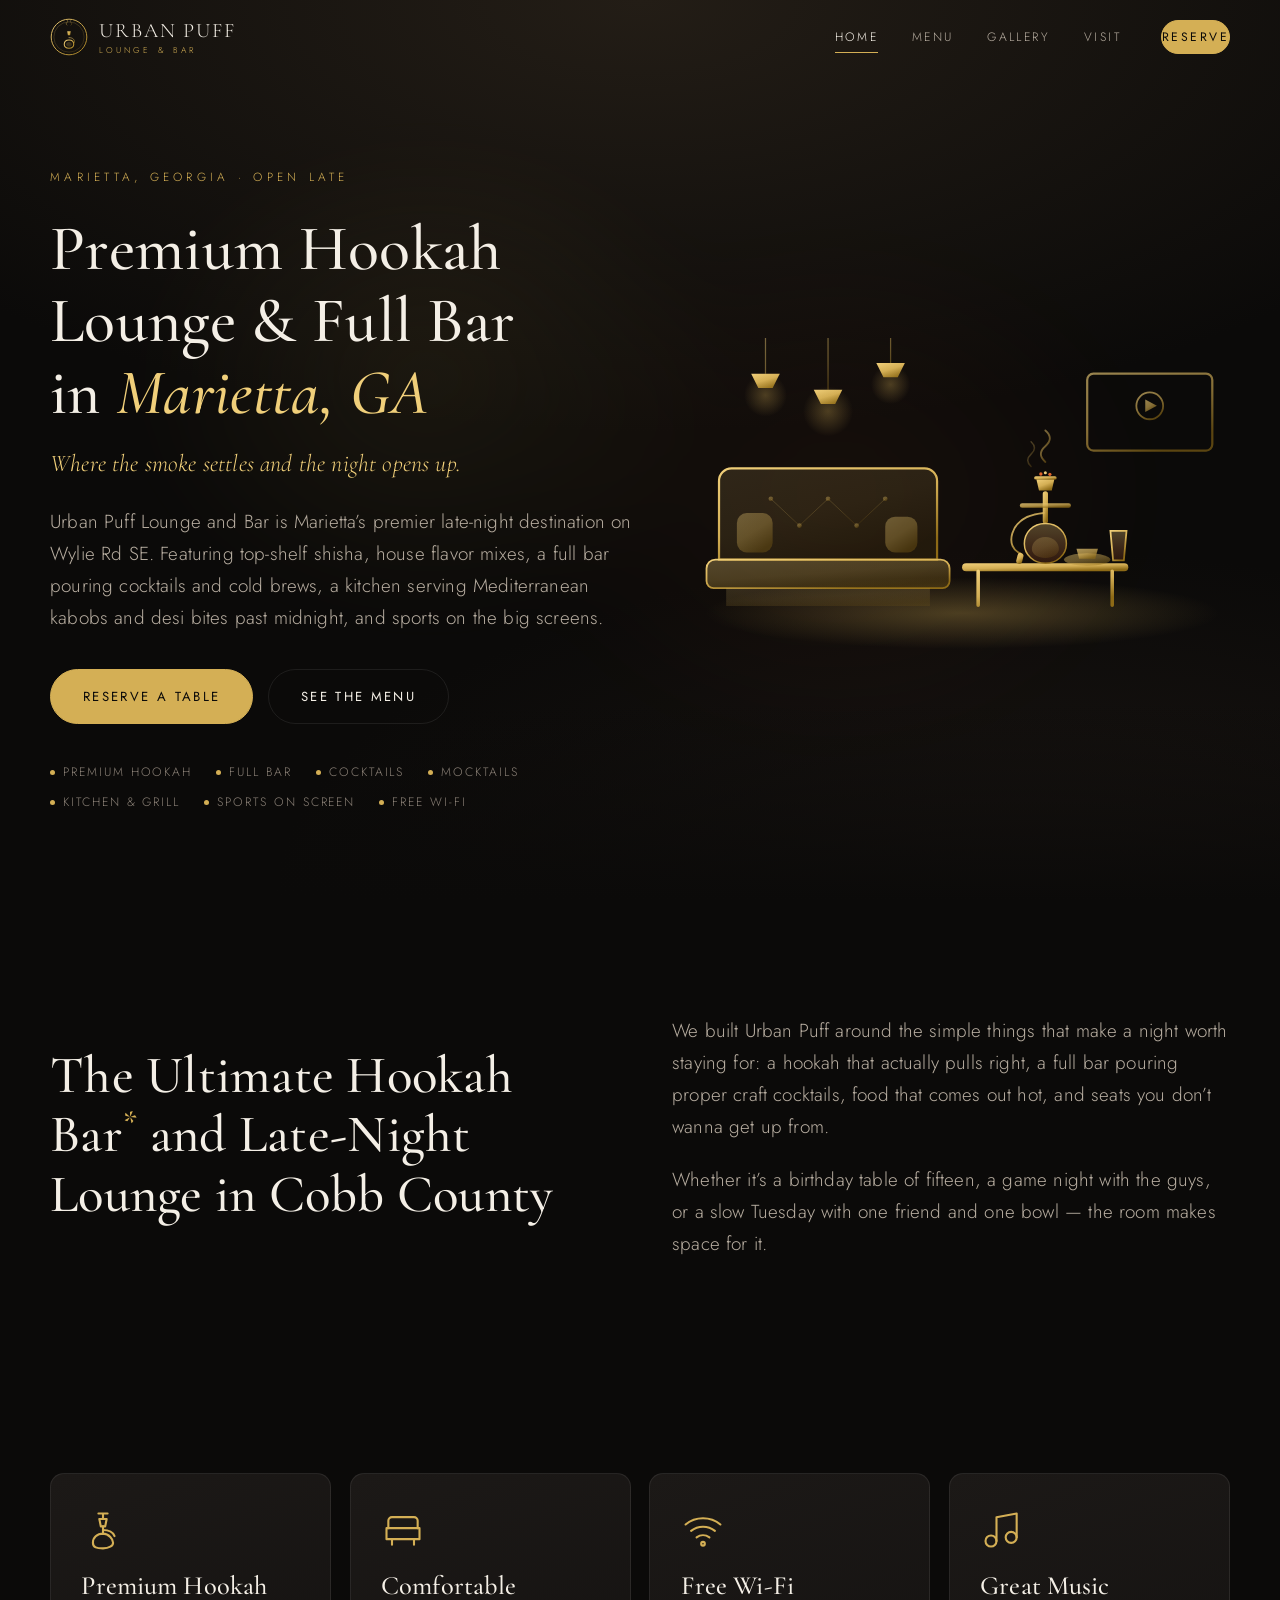
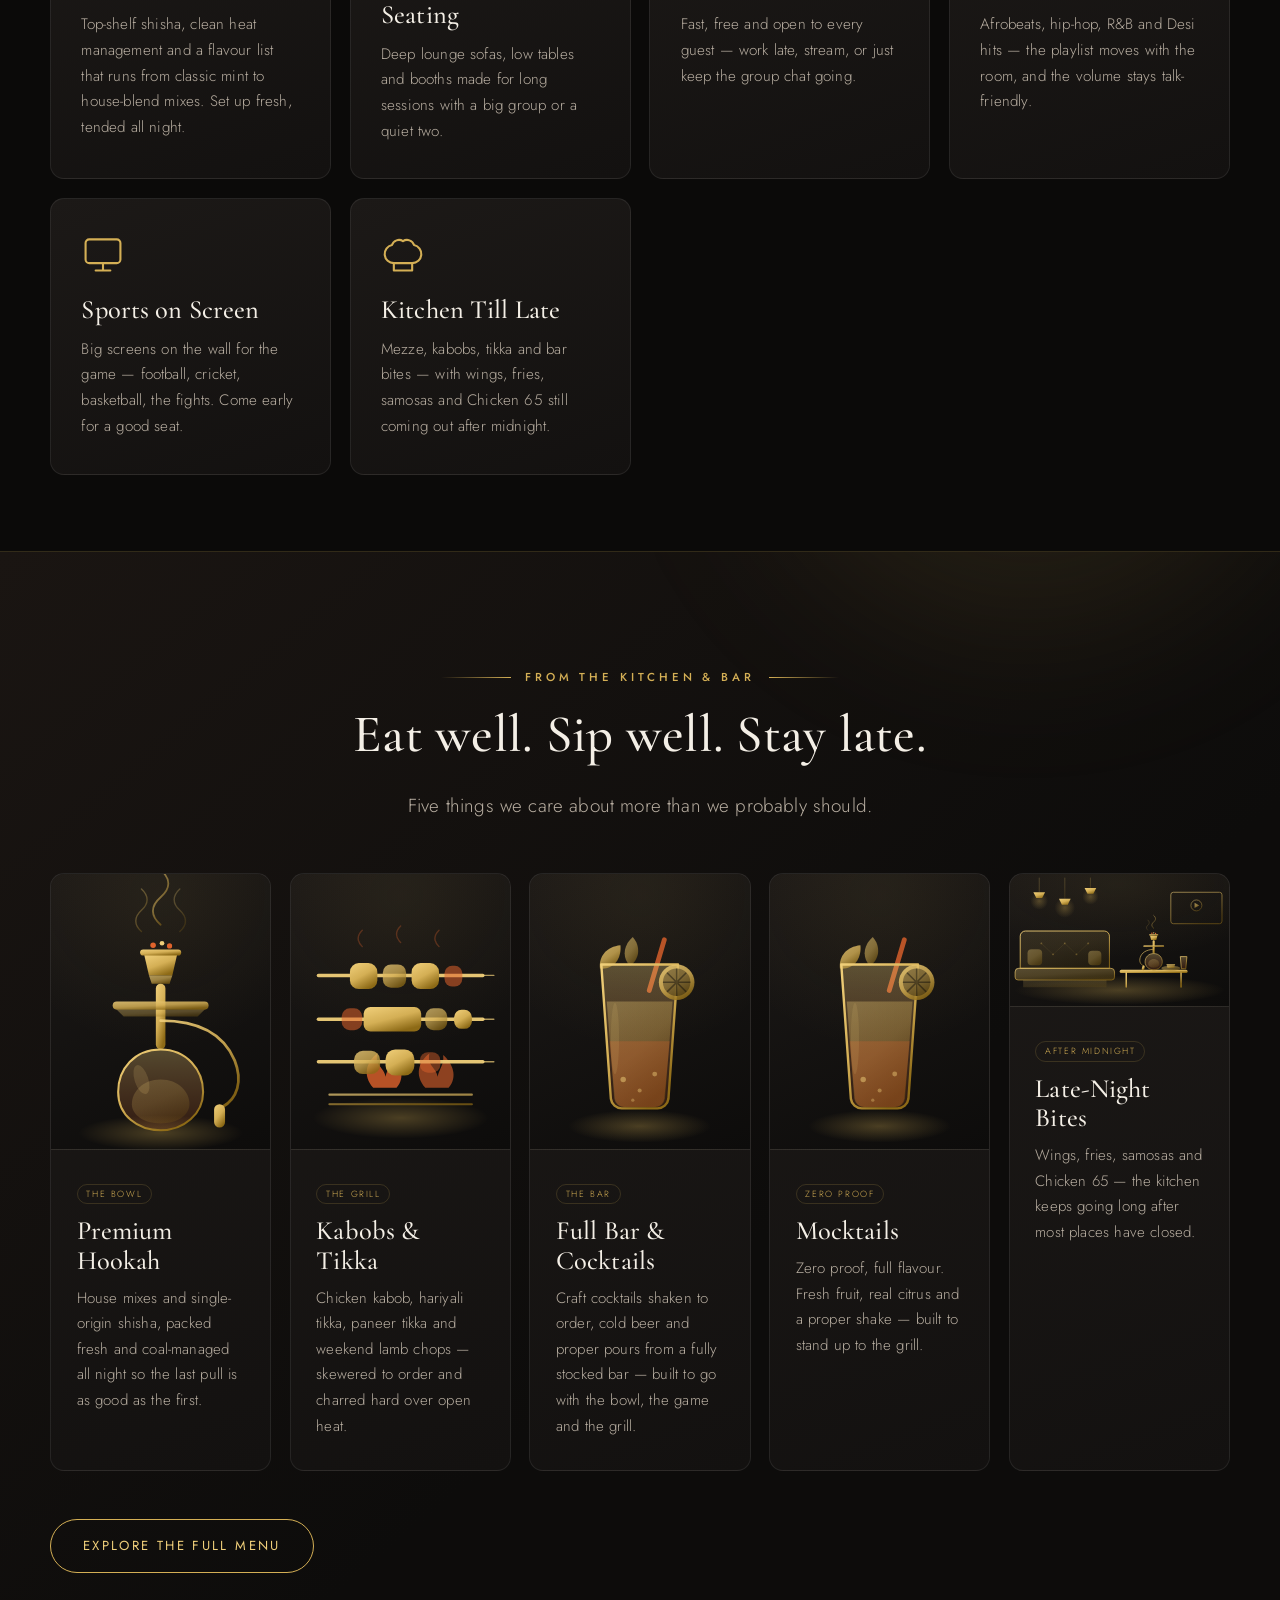
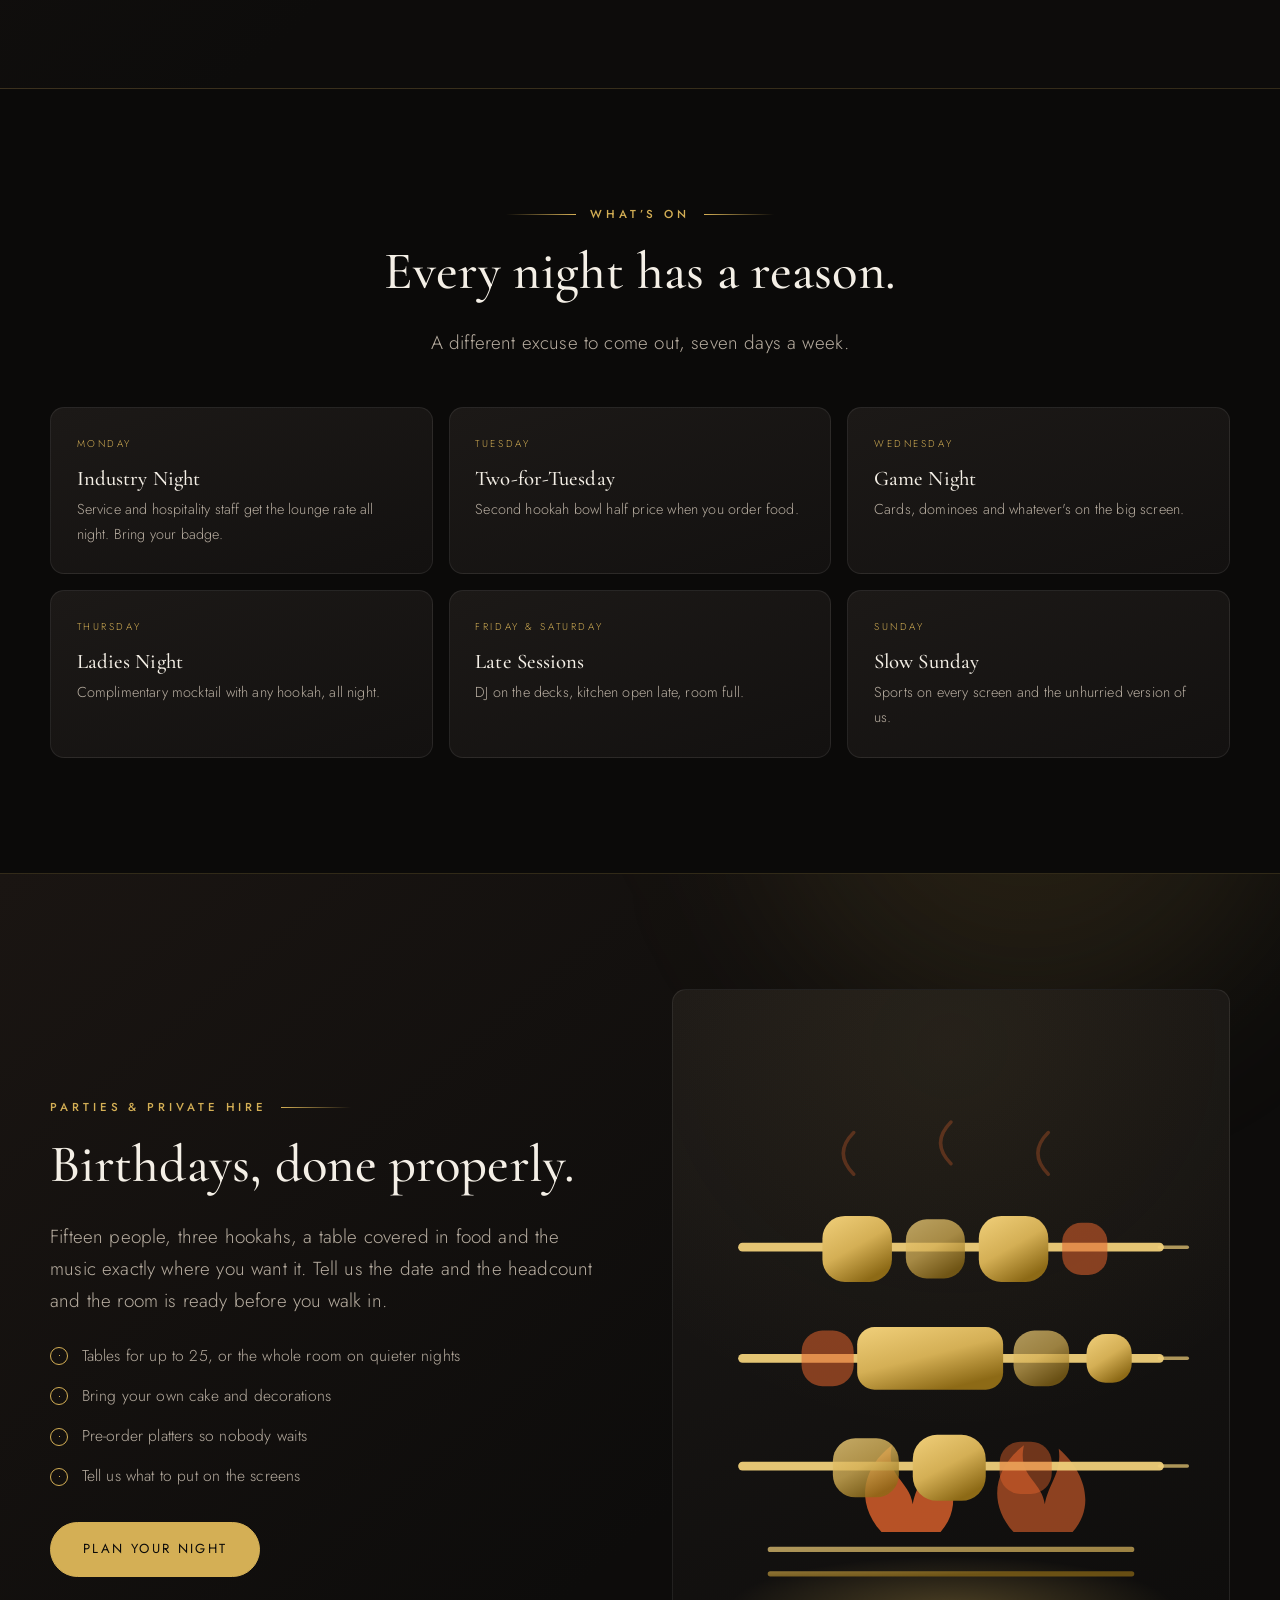
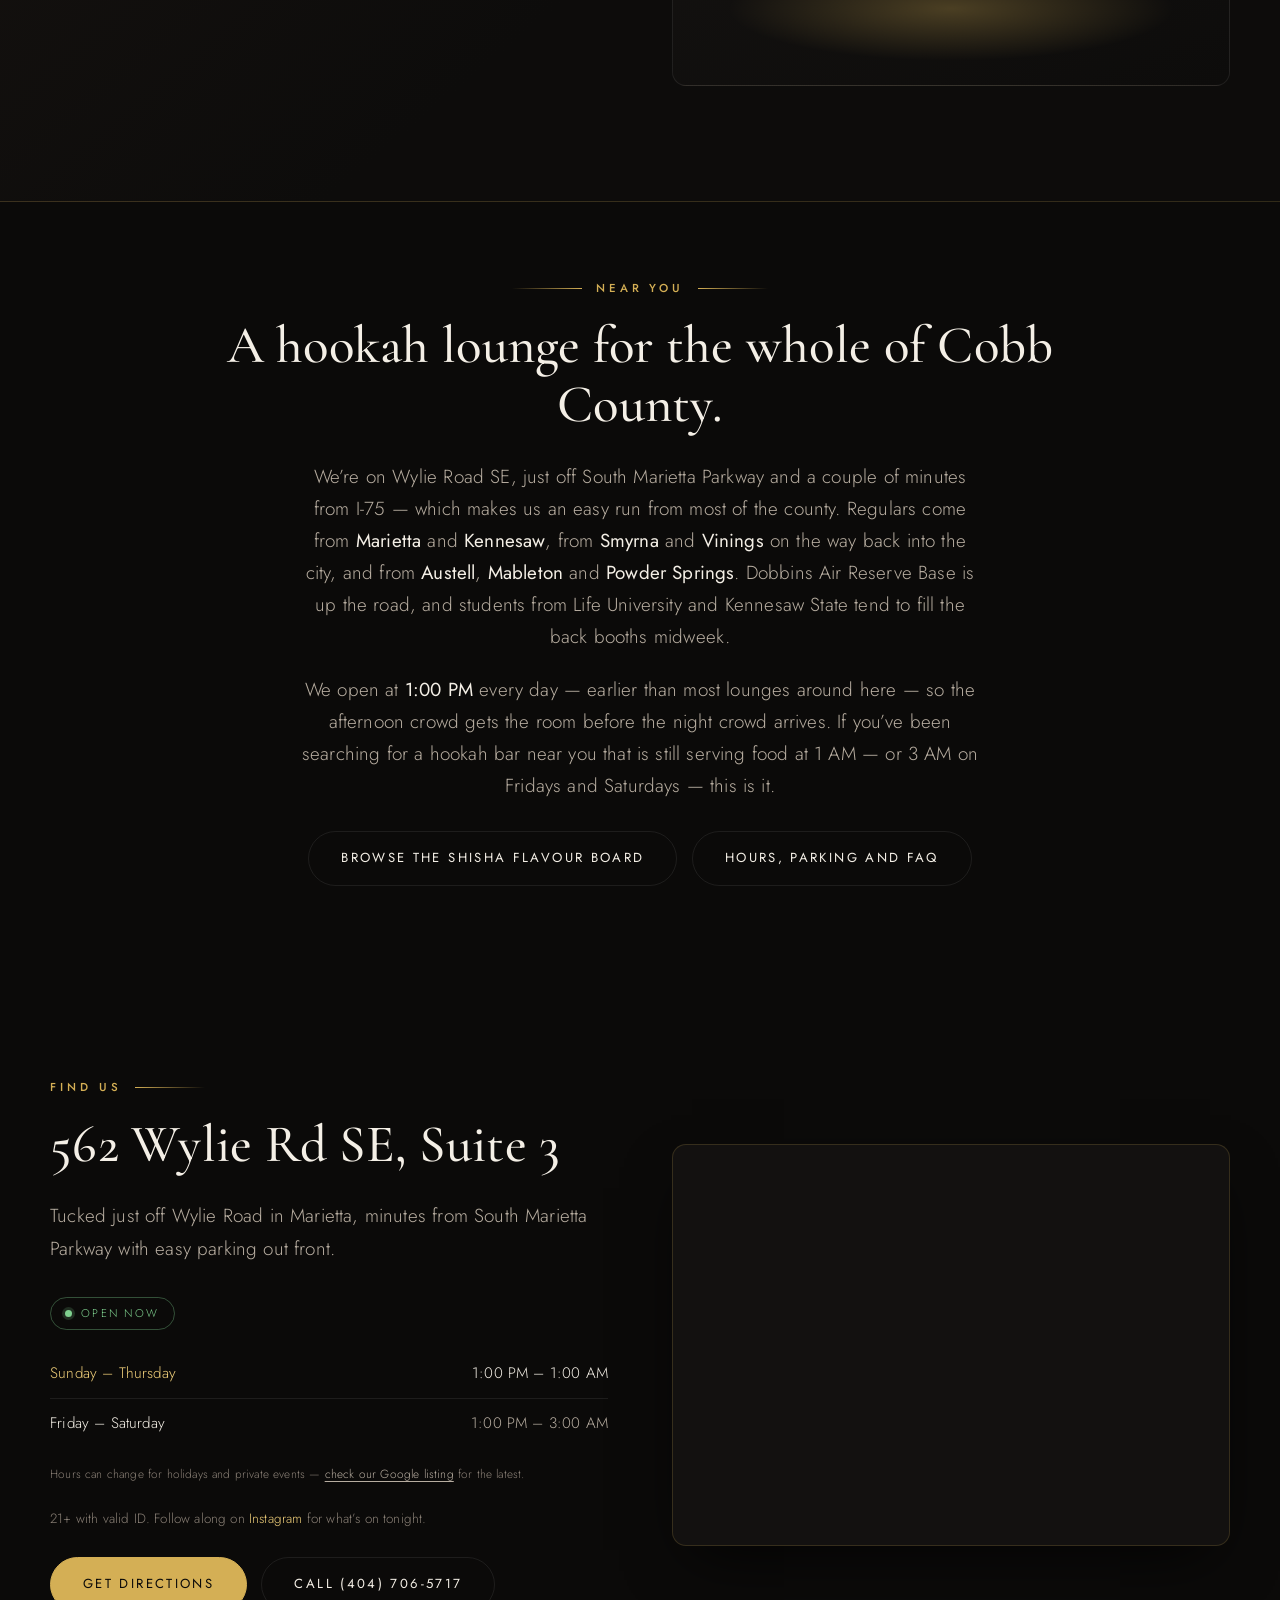
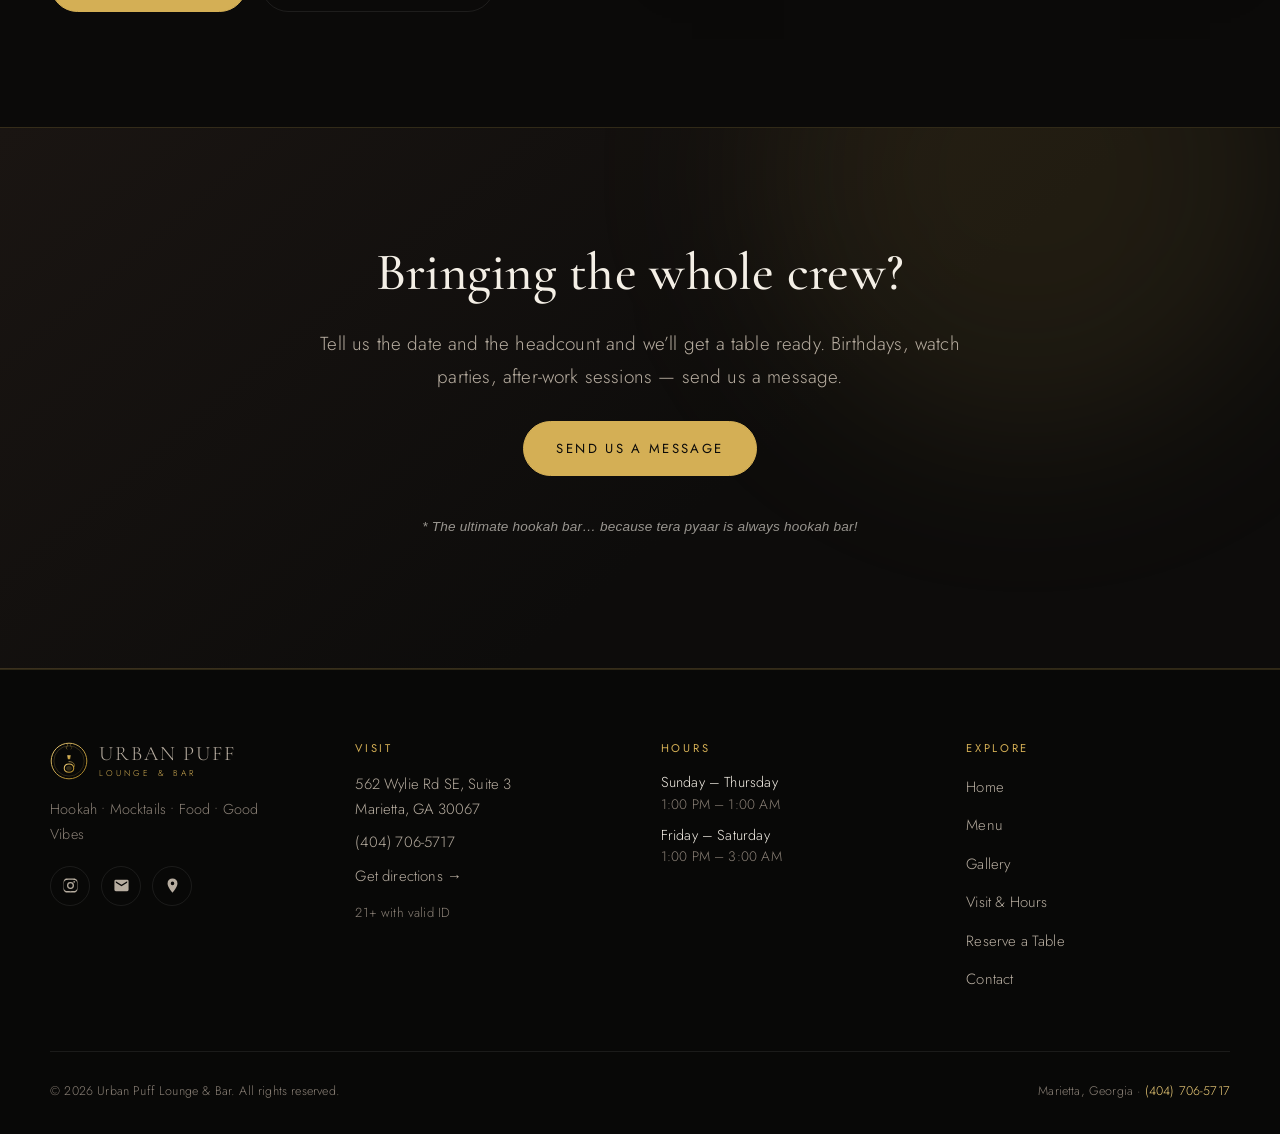
==== commit 8cc2f25a: "update the site text" ====
--- a/index.html
+++ b/index.html
@@ -144,6 +144,8 @@
       </div>
       <div class="hero__meta">
         <span>Premium Hookah</span>
+        <span>Full Bar</span>
+        <span>Cocktails</span>
         <span>Mocktails</span>
         <span>Kitchen &amp; Grill</span>
         <span>Sports on Screen</span>
@@ -156,88 +158,88 @@
         <img class="art__photo" src="assets/img/lounge.jpg" alt="Inside the Urban Puff lounge" loading="lazy"> -->
         <svg class="art__svg art__svg--wide" viewBox="0 0 600 340" role="img" preserveAspectRatio="xMidYMid meet" aria-hidden="true">
   <defs>
-    <linearGradient id="g-lo53" x1="0" y1="0" x2="0.6" y2="1">
+    <linearGradient id="g-lo132" x1="0" y1="0" x2="0.6" y2="1">
       <stop offset="0" stop-color="#f0cf7a"/>
       <stop offset="0.55" stop-color="#d4af55"/>
       <stop offset="1" stop-color="#8d6a16"/>
     </linearGradient>
-    <linearGradient id="glass-lo53" x1="0" y1="0" x2="0" y2="1">
+    <linearGradient id="glass-lo132" x1="0" y1="0" x2="0" y2="1">
       <stop offset="0" stop-color="#f0cf7a" stop-opacity=".30"/>
       <stop offset="1" stop-color="#e0632c" stop-opacity=".16"/>
     </linearGradient>
-    <radialGradient id="glow-lo53" cx="50%" cy="50%" r="50%">
+    <radialGradient id="glow-lo132" cx="50%" cy="50%" r="50%">
       <stop offset="0" stop-color="#d4af55" stop-opacity=".30"/>
       <stop offset="1" stop-color="#d4af55" stop-opacity="0"/>
     </radialGradient>
   </defs>
 
-  <ellipse cx="300" cy="308" rx="288" ry="40" fill="url(#glow-lo53)"/>
+  <ellipse cx="300" cy="308" rx="288" ry="40" fill="url(#glow-lo132)"/>
 
   <!-- screen on the back wall -->
   <g opacity=".62">
-    <rect x="440" y="40" width="140" height="86" rx="7" fill="none" stroke="url(#g-lo53)" stroke-width="2.5"/>
-    <path d="M440 110h140" stroke="url(#g-lo53)" stroke-width="1.2" opacity=".45"/>
-    <circle cx="510" cy="76" r="15" fill="none" stroke="url(#g-lo53)" stroke-width="2"/>
-    <path d="M505 69l13 7-13 7z" fill="url(#g-lo53)"/>
+    <rect x="440" y="40" width="140" height="86" rx="7" fill="none" stroke="url(#g-lo132)" stroke-width="2.5"/>
+    <path d="M440 110h140" stroke="url(#g-lo132)" stroke-width="1.2" opacity=".45"/>
+    <circle cx="510" cy="76" r="15" fill="none" stroke="url(#g-lo132)" stroke-width="2"/>
+    <path d="M505 69l13 7-13 7z" fill="url(#g-lo132)"/>
   </g>
 
   <!-- pendant lights over the booth -->
   <g>
-    <path d="M80 0v40M150 0v58M220 0v28" stroke="url(#g-lo53)" stroke-width="1.4" opacity=".45"/>
-    <path d="M64 40h32l-8 16H72z" fill="url(#g-lo53)"/>
-    <path d="M134 58h32l-8 16h-16z" fill="url(#g-lo53)"/>
-    <path d="M204 28h32l-8 16h-16z" fill="url(#g-lo53)"/>
-    <circle class="art-lamp" cx="80" cy="64" r="24" fill="url(#glow-lo53)"/>
-    <circle class="art-lamp" cx="150" cy="82" r="28" fill="url(#glow-lo53)"/>
-    <circle class="art-lamp" cx="220" cy="52" r="22" fill="url(#glow-lo53)"/>
+    <path d="M80 0v40M150 0v58M220 0v28" stroke="url(#g-lo132)" stroke-width="1.4" opacity=".45"/>
+    <path d="M64 40h32l-8 16H72z" fill="url(#g-lo132)"/>
+    <path d="M134 58h32l-8 16h-16z" fill="url(#g-lo132)"/>
+    <path d="M204 28h32l-8 16h-16z" fill="url(#g-lo132)"/>
+    <circle class="art-lamp" cx="80" cy="64" r="24" fill="url(#glow-lo132)"/>
+    <circle class="art-lamp" cx="150" cy="82" r="28" fill="url(#glow-lo132)"/>
+    <circle class="art-lamp" cx="220" cy="52" r="22" fill="url(#glow-lo132)"/>
   </g>
 
   <!-- banquette: back -->
-  <path d="M42 146h216a14 14 0 0114 14v88H28v-88a14 14 0 0114-14z" fill="url(#g-lo53)" opacity=".13"/>
-  <path d="M42 146h216a14 14 0 0114 14v88H28v-88a14 14 0 0114-14z" fill="none" stroke="url(#g-lo53)" stroke-width="2.5"/>
+  <path d="M42 146h216a14 14 0 0114 14v88H28v-88a14 14 0 0114-14z" fill="url(#g-lo132)" opacity=".13"/>
+  <path d="M42 146h216a14 14 0 0114 14v88H28v-88a14 14 0 0114-14z" fill="none" stroke="url(#g-lo132)" stroke-width="2.5"/>
   <!-- tufting -->
-  <g fill="url(#g-lo53)" opacity=".38">
+  <g fill="url(#g-lo132)" opacity=".38">
     <circle cx="86" cy="180" r="2.6"/><circle cx="150" cy="180" r="2.6"/><circle cx="214" cy="180" r="2.6"/>
     <circle cx="118" cy="210" r="2.6"/><circle cx="182" cy="210" r="2.6"/>
   </g>
-  <g stroke="url(#g-lo53)" stroke-width="1" opacity=".22">
+  <g stroke="url(#g-lo132)" stroke-width="1" opacity=".22">
     <path d="M86 180l32 30M150 180l-32 30M150 180l32 30M214 180l-32 30"/>
   </g>
   <!-- seat -->
   <path d="M24 248h252a10 10 0 0110 10v14a8 8 0 01-8 8H22a8 8 0 01-8-8v-14a10 10 0 0110-10z"
-        fill="url(#g-lo53)" opacity=".3"/>
+        fill="url(#g-lo132)" opacity=".3"/>
   <path d="M24 248h252a10 10 0 0110 10v14a8 8 0 01-8 8H22a8 8 0 01-8-8v-14a10 10 0 0110-10z"
-        fill="none" stroke="url(#g-lo53)" stroke-width="2"/>
+        fill="none" stroke="url(#g-lo132)" stroke-width="2"/>
   <!-- base -->
-  <path d="M36 280h228v20H36z" fill="url(#g-lo53)" opacity=".16"/>
-  <path d="M36 300h228" stroke="url(#g-lo53)" stroke-width="2" opacity=".5"/>
+  <path d="M36 280h228v20H36z" fill="url(#g-lo132)" opacity=".16"/>
+  <path d="M36 300h228" stroke="url(#g-lo132)" stroke-width="2" opacity=".5"/>
   <!-- cushions -->
-  <g fill="url(#g-lo53)" opacity=".34">
+  <g fill="url(#g-lo132)" opacity=".34">
     <rect x="48" y="196" width="40" height="44" rx="11"/>
     <rect x="214" y="200" width="36" height="40" rx="11"/>
   </g>
 
   <!-- low table -->
-  <rect x="300" y="252" width="186" height="9" rx="4.5" fill="url(#g-lo53)"/>
-  <path d="M318 261v38M468 261v38" stroke="url(#g-lo53)" stroke-width="4" stroke-linecap="round"/>
-  <path d="M318 299h150" stroke="url(#g-lo53)" stroke-width="2" opacity=".4"/>
+  <rect x="300" y="252" width="186" height="9" rx="4.5" fill="url(#g-lo132)"/>
+  <path d="M318 261v38M468 261v38" stroke="url(#g-lo132)" stroke-width="4" stroke-linecap="round"/>
+  <path d="M318 299h150" stroke="url(#g-lo132)" stroke-width="2" opacity=".4"/>
 
   <!-- hookah standing on the table -->
   <g transform="translate(368 122) scale(.42)">
-    <g class="art-smoke" stroke="url(#g-lo53)" fill="none" stroke-linecap="round">
+    <g class="art-smoke" stroke="url(#g-lo132)" fill="none" stroke-linecap="round">
       <path class="art-smoke__a" d="M60 40c-16-14-16-28 0-42s16-28 0-42" stroke-width="5" opacity=".5"/>
       <path class="art-smoke__b" d="M22 52c-12-11-12-22 0-33s12-22 0-33" stroke-width="4" opacity=".28"/>
     </g>
-    <path d="M36 86h48l-7 30H43z" fill="url(#g-lo53)"/>
-    <rect x="30" y="78" width="60" height="9" rx="4.5" fill="url(#g-lo53)"/>
-    <rect x="53" y="118" width="14" height="86" rx="7" fill="url(#g-lo53)"/>
-    <path d="M-2 150h124a6 6 0 010 12H-2a6 6 0 010-12z" fill="url(#g-lo53)" opacity=".8"/>
+    <path d="M36 86h48l-7 30H43z" fill="url(#g-lo132)"/>
+    <rect x="30" y="78" width="60" height="9" rx="4.5" fill="url(#g-lo132)"/>
+    <rect x="53" y="118" width="14" height="86" rx="7" fill="url(#g-lo132)"/>
+    <path d="M-2 150h124a6 6 0 010 12H-2a6 6 0 010-12z" fill="url(#g-lo132)" opacity=".8"/>
     <path d="M60 204c-34 0-56 24-56 54s26 52 56 52 56-22 56-52-22-54-56-54z"
-          fill="url(#glass-lo53)" stroke="url(#g-lo53)" stroke-width="4"/>
-    <path d="M60 240c-22 0-36 16-36 32 0 14 16 24 36 24s36-10 36-24c0-16-14-32-36-32z" fill="url(#g-lo53)" opacity=".22"/>
+          fill="url(#glass-lo132)" stroke="url(#g-lo132)" stroke-width="4"/>
+    <path d="M60 240c-22 0-36 16-36 32 0 14 16 24 36 24s36-10 36-24c0-16-14-32-36-32z" fill="url(#g-lo132)" opacity=".22"/>
     <!-- hose loops down to the left, toward the booth -->
-    <path d="M56 176c-46 4-74 22-84 54-8 26 2 46 22 54" fill="none" stroke="url(#g-lo53)" stroke-width="5" stroke-linecap="round" opacity=".85"/>
-    <rect x="-16" y="282" width="16" height="30" rx="8" fill="url(#g-lo53)" transform="rotate(14 -8 297)"/>
+    <path d="M56 176c-46 4-74 22-84 54-8 26 2 46 22 54" fill="none" stroke="url(#g-lo132)" stroke-width="5" stroke-linecap="round" opacity=".85"/>
+    <rect x="-16" y="282" width="16" height="30" rx="8" fill="url(#g-lo132)" transform="rotate(14 -8 297)"/>
     <g class="art-ember">
       <circle cx="48" cy="72" r="4.5" fill="#e0632c"/>
       <circle cx="60" cy="69" r="4" fill="#f0cf7a"/>
@@ -247,14 +249,14 @@
 
   <!-- plate and glass on the table -->
   <g>
-    <ellipse cx="440" cy="248" rx="26" ry="7" fill="url(#g-lo53)" opacity=".45"/>
-    <path d="M428 236h24l-3 11h-18z" fill="url(#g-lo53)" opacity=".7"/>
-    <path d="M466 216h18l-3 33h-12z" fill="url(#glass-lo53)" stroke="url(#g-lo53)" stroke-width="2"/>
-    <path d="M467 228h16" stroke="url(#g-lo53)" stroke-width="1.5" opacity=".6"/>
+    <ellipse cx="440" cy="248" rx="26" ry="7" fill="url(#g-lo132)" opacity=".45"/>
+    <path d="M428 236h24l-3 11h-18z" fill="url(#g-lo132)" opacity=".7"/>
+    <path d="M466 216h18l-3 33h-12z" fill="url(#glass-lo132)" stroke="url(#g-lo132)" stroke-width="2"/>
+    <path d="M467 228h16" stroke="url(#g-lo132)" stroke-width="1.5" opacity=".6"/>
   </g>
 
   <!-- floor -->
-  <path d="M0 300h600" stroke="url(#g-lo53)" stroke-width="1.5" opacity=".22"/>
+  <path d="M0 300h600" stroke="url(#g-lo132)" stroke-width="1.5" opacity=".22"/>
 </svg>
       </div>
     </div>
@@ -265,11 +267,10 @@
   <div class="wrap">
     <div class="split">
       <div class="reveal">
-        <p class="eyebrow">The Lounge</p>
-        <h2>Good vibes, on purpose.</h2>
+        <h2>The Ultimate Hookah Bar<a href="#hookah-bar-note" class="footnote-mark" aria-label="See footnote">*</a> and Late-Night Lounge in Cobb County</h2>
       </div>
       <div class="reveal">
-        <p class="lede">We built Urban Puff around the simple things that make a night worth staying out for: a hookah that actually pulls right, food that comes out hot, a drink that doesn’t need alcohol to be interesting, and seats you don’t want to get up from.</p>
+        <p class="lede">We built Urban Puff around the simple things that make a night worth staying for: a hookah that actually pulls right, a full bar pouring proper craft cocktails, food that comes out hot, and seats you don’t wanna get up from.</p>
         <p class="lede">Whether it’s a birthday table of fifteen, a game night with the guys, or a slow Tuesday with one friend and one bowl — the room makes space for it.</p>
       </div>
     </div>
@@ -319,61 +320,61 @@
     <div class="center" style="margin-bottom:3.2rem">
       <p class="eyebrow">From the Kitchen &amp; Bar</p>
       <h2>Eat well. Sip well. Stay late.</h2>
-      <p class="lede">Four things we care about more than we probably should.</p>
-    </div>
-    <div class="showcase">
+      <p class="lede">Five things we care about more than we probably should.</p>
+    </div>
+    <div class="showcase showcase--5">
       <article class="card art-card reveal">
         <div class="art " role="img" aria-label="Premium Hookah">
         <!-- Real photo? Uncomment and the artwork steps aside:
         <img class="art__photo" src="assets/img/hookah.jpg" alt="Premium Hookah" loading="lazy"> -->
         <svg class="art__svg " viewBox="0 0 320 400" role="img" preserveAspectRatio="xMidYMid meet" aria-hidden="true">
   <defs>
-    <linearGradient id="g-ho700" x1="0" y1="0" x2="0.6" y2="1">
+    <linearGradient id="g-ho651" x1="0" y1="0" x2="0.6" y2="1">
       <stop offset="0" stop-color="#f0cf7a"/>
       <stop offset="0.55" stop-color="#d4af55"/>
       <stop offset="1" stop-color="#8d6a16"/>
     </linearGradient>
-    <linearGradient id="glass-ho700" x1="0" y1="0" x2="0" y2="1">
+    <linearGradient id="glass-ho651" x1="0" y1="0" x2="0" y2="1">
       <stop offset="0" stop-color="#f0cf7a" stop-opacity=".30"/>
       <stop offset="1" stop-color="#e0632c" stop-opacity=".16"/>
     </linearGradient>
-    <radialGradient id="glow-ho700" cx="50%" cy="50%" r="50%">
+    <radialGradient id="glow-ho651" cx="50%" cy="50%" r="50%">
       <stop offset="0" stop-color="#d4af55" stop-opacity=".30"/>
       <stop offset="1" stop-color="#d4af55" stop-opacity="0"/>
     </radialGradient>
   </defs>
 
-  <ellipse cx="160" cy="378" rx="120" ry="26" fill="url(#glow-ho700)"/>
+  <ellipse cx="160" cy="378" rx="120" ry="26" fill="url(#glow-ho651)"/>
 
   <!-- smoke -->
-  <g class="art-smoke" stroke="url(#g-ho700)" fill="none" stroke-linecap="round">
+  <g class="art-smoke" stroke="url(#g-ho651)" fill="none" stroke-linecap="round">
     <path class="art-smoke__a" d="M160 74c-15-13-15-27 0-40s15-27 0-40" stroke-width="2.6" opacity=".55"/>
     <path class="art-smoke__b" d="M132 84c-11-10-11-21 0-31s11-21 0-31" stroke-width="2" opacity=".34"/>
     <path class="art-smoke__c" d="M188 84c11-10 11-21 0-31s-11-21 0-31" stroke-width="2" opacity=".26"/>
   </g>
 
   <!-- bowl -->
-  <path d="M136 118h48l-7 30h-34z" fill="url(#g-ho700)"/>
-  <rect x="130" y="110" width="60" height="9" rx="4.5" fill="url(#g-ho700)"/>
-  <path d="M143 148h34l-4 12h-26z" fill="url(#g-ho700)" opacity=".7"/>
+  <path d="M136 118h48l-7 30h-34z" fill="url(#g-ho651)"/>
+  <rect x="130" y="110" width="60" height="9" rx="4.5" fill="url(#g-ho651)"/>
+  <path d="M143 148h34l-4 12h-26z" fill="url(#g-ho651)" opacity=".7"/>
 
   <!-- stem -->
-  <rect x="153" y="160" width="14" height="96" rx="7" fill="url(#g-ho700)"/>
+  <rect x="153" y="160" width="14" height="96" rx="7" fill="url(#g-ho651)"/>
   <!-- plate -->
-  <path d="M96 186h128a6 6 0 010 12H96a6 6 0 010-12z" fill="url(#g-ho700)" opacity=".85"/>
-  <path d="M96 198h128l-10 10H106z" fill="url(#g-ho700)" opacity=".35"/>
+  <path d="M96 186h128a6 6 0 010 12H96a6 6 0 010-12z" fill="url(#g-ho651)" opacity=".85"/>
+  <path d="M96 198h128l-10 10H106z" fill="url(#g-ho651)" opacity=".35"/>
 
   <!-- vase -->
   <path d="M160 256c-38 0-62 28-62 62s28 56 62 56 62-24 62-56-24-62-62-62z"
-        fill="url(#glass-ho700)" stroke="url(#g-ho700)" stroke-width="3"/>
+        fill="url(#glass-ho651)" stroke="url(#g-ho651)" stroke-width="3"/>
   <path d="M160 300c-26 0-42 18-42 36 0 16 18 28 42 28s42-12 42-28c0-18-16-36-42-36z"
-        fill="url(#g-ho700)" opacity=".20"/>
+        fill="url(#g-ho651)" opacity=".20"/>
   <ellipse class="art-shine" cx="132" cy="300" rx="10" ry="22" fill="#f0cf7a" opacity=".16" transform="rotate(-18 132 300)"/>
 
   <!-- hose -->
   <path class="art-hose" d="M160 214c56 0 92 20 108 58 12 30 4 56-18 68"
-        fill="none" stroke="url(#g-ho700)" stroke-width="4" stroke-linecap="round" opacity=".9"/>
-  <rect x="238" y="336" width="16" height="34" rx="8" fill="url(#g-ho700)"/>
+        fill="none" stroke="url(#g-ho651)" stroke-width="4" stroke-linecap="round" opacity=".9"/>
+  <rect x="238" y="336" width="16" height="34" rx="8" fill="url(#g-ho651)"/>
 
   <!-- coals -->
   <g class="art-ember">
@@ -395,22 +396,22 @@
         <img class="art__photo" src="assets/img/grill.jpg" alt="Kabobs &amp; Tikka" loading="lazy"> -->
         <svg class="art__svg " viewBox="0 0 320 400" role="img" preserveAspectRatio="xMidYMid meet" aria-hidden="true">
   <defs>
-    <linearGradient id="g-gr640" x1="0" y1="0" x2="0.6" y2="1">
+    <linearGradient id="g-gr990" x1="0" y1="0" x2="0.6" y2="1">
       <stop offset="0" stop-color="#f0cf7a"/>
       <stop offset="0.55" stop-color="#d4af55"/>
       <stop offset="1" stop-color="#8d6a16"/>
     </linearGradient>
-    <linearGradient id="glass-gr640" x1="0" y1="0" x2="0" y2="1">
+    <linearGradient id="glass-gr990" x1="0" y1="0" x2="0" y2="1">
       <stop offset="0" stop-color="#f0cf7a" stop-opacity=".30"/>
       <stop offset="1" stop-color="#e0632c" stop-opacity=".16"/>
     </linearGradient>
-    <radialGradient id="glow-gr640" cx="50%" cy="50%" r="50%">
+    <radialGradient id="glow-gr990" cx="50%" cy="50%" r="50%">
       <stop offset="0" stop-color="#d4af55" stop-opacity=".30"/>
       <stop offset="1" stop-color="#d4af55" stop-opacity="0"/>
     </radialGradient>
   </defs>
 
-  <ellipse cx="160" cy="356" rx="128" ry="30" fill="url(#glow-gr640)"/>
+  <ellipse cx="160" cy="356" rx="128" ry="30" fill="url(#glow-gr990)"/>
 
   <!-- flames -->
   <g class="art-flame">
@@ -421,7 +422,7 @@
   </g>
 
   <!-- grill bars -->
-  <g stroke="url(#g-gr640)" stroke-width="3" stroke-linecap="round" opacity=".7">
+  <g stroke="url(#g-gr990)" stroke-width="3" stroke-linecap="round" opacity=".7">
     <path d="M56 322h208M56 336h208"/>
   </g>
 
@@ -429,9 +430,9 @@
   <g class="art-skewer art-skewer--a">
     <path d="M40 148h240" stroke="#f0cf7a" stroke-width="5" stroke-linecap="round" opacity=".95"/>
     <path d="M280 148l16 0" stroke="#f0cf7a" stroke-width="2" stroke-linecap="round" opacity=".7"/>
-    <rect x="86" y="130" width="40" height="38" rx="13" fill="url(#g-gr640)"/>
-    <rect x="134" y="132" width="34" height="34" rx="12" fill="url(#g-gr640)" opacity=".75"/>
-    <rect x="176" y="130" width="40" height="38" rx="13" fill="url(#g-gr640)"/>
+    <rect x="86" y="130" width="40" height="38" rx="13" fill="url(#g-gr990)"/>
+    <rect x="134" y="132" width="34" height="34" rx="12" fill="url(#g-gr990)" opacity=".75"/>
+    <rect x="176" y="130" width="40" height="38" rx="13" fill="url(#g-gr990)"/>
     <rect x="224" y="134" width="26" height="30" rx="11" fill="#e0632c" opacity=".55"/>
   </g>
 
@@ -440,17 +441,17 @@
     <path d="M40 212h240" stroke="#f0cf7a" stroke-width="5" stroke-linecap="round" opacity=".95"/>
     <path d="M280 212l16 0" stroke="#f0cf7a" stroke-width="2" stroke-linecap="round" opacity=".7"/>
     <rect x="74" y="196" width="30" height="32" rx="12" fill="#e0632c" opacity=".55"/>
-    <path d="M116 194h64a10 10 0 0110 10v16a10 10 0 01-10 10h-64a10 10 0 01-10-10v-16a10 10 0 0110-10z" fill="url(#g-gr640)"/>
-    <rect x="196" y="196" width="32" height="32" rx="12" fill="url(#g-gr640)" opacity=".7"/>
-    <rect x="238" y="198" width="26" height="28" rx="11" fill="url(#g-gr640)"/>
+    <path d="M116 194h64a10 10 0 0110 10v16a10 10 0 01-10 10h-64a10 10 0 01-10-10v-16a10 10 0 0110-10z" fill="url(#g-gr990)"/>
+    <rect x="196" y="196" width="32" height="32" rx="12" fill="url(#g-gr990)" opacity=".7"/>
+    <rect x="238" y="198" width="26" height="28" rx="11" fill="url(#g-gr990)"/>
   </g>
 
   <!-- skewer 3 -->
   <g class="art-skewer art-skewer--c">
     <path d="M40 274h240" stroke="#f0cf7a" stroke-width="5" stroke-linecap="round" opacity=".95"/>
     <path d="M280 274l16 0" stroke="#f0cf7a" stroke-width="2" stroke-linecap="round" opacity=".7"/>
-    <rect x="92" y="258" width="38" height="34" rx="13" fill="url(#g-gr640)" opacity=".8"/>
-    <rect x="138" y="256" width="42" height="38" rx="14" fill="url(#g-gr640)"/>
+    <rect x="92" y="258" width="38" height="34" rx="13" fill="url(#g-gr990)" opacity=".8"/>
+    <rect x="138" y="256" width="42" height="38" rx="14" fill="url(#g-gr990)"/>
     <rect x="188" y="260" width="30" height="30" rx="12" fill="#e0632c" opacity=".45"/>
   </g>
 
@@ -466,6 +467,71 @@
           <span class="tag">The Grill</span>
           <h3>Kabobs &amp; Tikka</h3>
           <p>Chicken kabob, hariyali tikka, paneer tikka and weekend lamb chops — skewered to order and charred hard over open heat.</p>
+        </div>
+      </article>
+      <article class="card art-card reveal">
+        <div class="art " role="img" aria-label="Full Bar &amp; Cocktails">
+        <!-- Real photo? Uncomment and the artwork steps aside:
+        <img class="art__photo" src="assets/img/cocktail.jpg" alt="Full Bar &amp; Cocktails" loading="lazy"> -->
+        <svg class="art__svg " viewBox="0 0 320 400" role="img" preserveAspectRatio="xMidYMid meet" aria-hidden="true">
+  <defs>
+    <linearGradient id="g-mo567" x1="0" y1="0" x2="0.6" y2="1">
+      <stop offset="0" stop-color="#f0cf7a"/>
+      <stop offset="0.55" stop-color="#d4af55"/>
+      <stop offset="1" stop-color="#8d6a16"/>
+    </linearGradient>
+    <linearGradient id="glass-mo567" x1="0" y1="0" x2="0" y2="1">
+      <stop offset="0" stop-color="#f0cf7a" stop-opacity=".30"/>
+      <stop offset="1" stop-color="#e0632c" stop-opacity=".16"/>
+    </linearGradient>
+    <radialGradient id="glow-mo567" cx="50%" cy="50%" r="50%">
+      <stop offset="0" stop-color="#d4af55" stop-opacity=".30"/>
+      <stop offset="1" stop-color="#d4af55" stop-opacity="0"/>
+    </radialGradient>
+  </defs>
+
+  <ellipse cx="160" cy="368" rx="104" ry="24" fill="url(#glow-mo567)"/>
+
+  <!-- straw -->
+  <path d="M196 96l-22 74" stroke="#e0632c" stroke-width="7" stroke-linecap="round" opacity=".8"/>
+
+  <!-- mint -->
+  <g class="art-mint">
+    <path d="M132 104c-20 2-32 16-30 34 18 2 32-12 30-34z" fill="url(#g-mo567)" opacity=".8"/>
+    <path d="M150 92c-14 12-16 30-4 42 14-10 16-28 4-42z" fill="url(#g-mo567)" opacity=".55"/>
+  </g>
+
+  <!-- glass -->
+  <path d="M104 132h112l-14 196a16 16 0 01-16 14h-52a16 16 0 01-16-14z"
+        fill="url(#glass-mo567)" stroke="url(#g-mo567)" stroke-width="3.5" stroke-linejoin="round"/>
+  <!-- liquid -->
+  <path d="M112 186h96l-11 142a14 14 0 01-14 12h-46a14 14 0 01-14-12z" fill="url(#g-mo567)" opacity=".34"/>
+  <path d="M116 244h88l-8 84a14 14 0 01-14 12h-44a14 14 0 01-14-12z" fill="#e0632c" opacity=".26"/>
+  <path d="M112 186h96" stroke="url(#g-mo567)" stroke-width="2.5" opacity=".8"/>
+
+  <!-- bubbles -->
+  <g class="art-bubbles" fill="#f0cf7a">
+    <circle class="art-bubble art-bubble--1" cx="136" cy="300" r="4" opacity=".5"/>
+    <circle class="art-bubble art-bubble--2" cx="160" cy="316" r="3" opacity=".4"/>
+    <circle class="art-bubble art-bubble--3" cx="182" cy="292" r="3.6" opacity=".45"/>
+    <circle class="art-bubble art-bubble--4" cx="150" cy="330" r="2.4" opacity=".35"/>
+  </g>
+
+  <!-- citrus wheel -->
+  <g transform="translate(214 158)">
+    <circle r="26" fill="url(#g-mo567)" opacity=".85"/>
+    <circle r="20" fill="#0b0a09" opacity=".35"/>
+    <g stroke="#0b0a09" stroke-width="2.2" opacity=".45">
+      <path d="M0-20V20M-20 0H20M-14-14l28 28M14-14l-28 28"/>
+    </g>
+  </g>
+  <ellipse class="art-shine" cx="124" cy="240" rx="6" ry="52" fill="#f0cf7a" opacity=".12"/>
+</svg>
+      </div>
+        <div class="art-card__body">
+          <span class="tag">The Bar</span>
+          <h3>Full Bar &amp; Cocktails</h3>
+          <p>Craft cocktails shaken to order, cold beer and proper pours from a fully stocked bar — built to go with the bowl, the game and the grill.</p>
         </div>
       </article>
       <article class="card art-card reveal">
@@ -474,39 +540,39 @@
         <img class="art__photo" src="assets/img/mocktail.jpg" alt="Mocktails" loading="lazy"> -->
         <svg class="art__svg " viewBox="0 0 320 400" role="img" preserveAspectRatio="xMidYMid meet" aria-hidden="true">
   <defs>
-    <linearGradient id="g-mo97" x1="0" y1="0" x2="0.6" y2="1">
+    <linearGradient id="g-mo958" x1="0" y1="0" x2="0.6" y2="1">
       <stop offset="0" stop-color="#f0cf7a"/>
       <stop offset="0.55" stop-color="#d4af55"/>
       <stop offset="1" stop-color="#8d6a16"/>
     </linearGradient>
-    <linearGradient id="glass-mo97" x1="0" y1="0" x2="0" y2="1">
+    <linearGradient id="glass-mo958" x1="0" y1="0" x2="0" y2="1">
       <stop offset="0" stop-color="#f0cf7a" stop-opacity=".30"/>
       <stop offset="1" stop-color="#e0632c" stop-opacity=".16"/>
     </linearGradient>
-    <radialGradient id="glow-mo97" cx="50%" cy="50%" r="50%">
+    <radialGradient id="glow-mo958" cx="50%" cy="50%" r="50%">
       <stop offset="0" stop-color="#d4af55" stop-opacity=".30"/>
       <stop offset="1" stop-color="#d4af55" stop-opacity="0"/>
     </radialGradient>
   </defs>
 
-  <ellipse cx="160" cy="368" rx="104" ry="24" fill="url(#glow-mo97)"/>
+  <ellipse cx="160" cy="368" rx="104" ry="24" fill="url(#glow-mo958)"/>
 
   <!-- straw -->
   <path d="M196 96l-22 74" stroke="#e0632c" stroke-width="7" stroke-linecap="round" opacity=".8"/>
 
   <!-- mint -->
   <g class="art-mint">
-    <path d="M132 104c-20 2-32 16-30 34 18 2 32-12 30-34z" fill="url(#g-mo97)" opacity=".8"/>
-    <path d="M150 92c-14 12-16 30-4 42 14-10 16-28 4-42z" fill="url(#g-mo97)" opacity=".55"/>
+    <path d="M132 104c-20 2-32 16-30 34 18 2 32-12 30-34z" fill="url(#g-mo958)" opacity=".8"/>
+    <path d="M150 92c-14 12-16 30-4 42 14-10 16-28 4-42z" fill="url(#g-mo958)" opacity=".55"/>
   </g>
 
   <!-- glass -->
   <path d="M104 132h112l-14 196a16 16 0 01-16 14h-52a16 16 0 01-16-14z"
-        fill="url(#glass-mo97)" stroke="url(#g-mo97)" stroke-width="3.5" stroke-linejoin="round"/>
+        fill="url(#glass-mo958)" stroke="url(#g-mo958)" stroke-width="3.5" stroke-linejoin="round"/>
   <!-- liquid -->
-  <path d="M112 186h96l-11 142a14 14 0 01-14 12h-46a14 14 0 01-14-12z" fill="url(#g-mo97)" opacity=".34"/>
+  <path d="M112 186h96l-11 142a14 14 0 01-14 12h-46a14 14 0 01-14-12z" fill="url(#g-mo958)" opacity=".34"/>
   <path d="M116 244h88l-8 84a14 14 0 01-14 12h-44a14 14 0 01-14-12z" fill="#e0632c" opacity=".26"/>
-  <path d="M112 186h96" stroke="url(#g-mo97)" stroke-width="2.5" opacity=".8"/>
+  <path d="M112 186h96" stroke="url(#g-mo958)" stroke-width="2.5" opacity=".8"/>
 
   <!-- bubbles -->
   <g class="art-bubbles" fill="#f0cf7a">
@@ -518,7 +584,7 @@
 
   <!-- citrus wheel -->
   <g transform="translate(214 158)">
-    <circle r="26" fill="url(#g-mo97)" opacity=".85"/>
+    <circle r="26" fill="url(#g-mo958)" opacity=".85"/>
     <circle r="20" fill="#0b0a09" opacity=".35"/>
     <g stroke="#0b0a09" stroke-width="2.2" opacity=".45">
       <path d="M0-20V20M-20 0H20M-14-14l28 28M14-14l-28 28"/>
@@ -528,7 +594,7 @@
 </svg>
       </div>
         <div class="art-card__body">
-          <span class="tag">The Bar</span>
+          <span class="tag">Zero Proof</span>
           <h3>Mocktails</h3>
           <p>Zero proof, full flavour. Fresh fruit, real citrus and a proper shake — built to stand up to the grill.</p>
         </div>
@@ -539,88 +605,88 @@
         <img class="art__photo" src="assets/img/latenight.jpg" alt="Late-Night Bites" loading="lazy"> -->
         <svg class="art__svg art__svg--wide" viewBox="0 0 600 340" role="img" preserveAspectRatio="xMidYMid meet" aria-hidden="true">
   <defs>
-    <linearGradient id="g-lo830" x1="0" y1="0" x2="0.6" y2="1">
+    <linearGradient id="g-lo57" x1="0" y1="0" x2="0.6" y2="1">
       <stop offset="0" stop-color="#f0cf7a"/>
       <stop offset="0.55" stop-color="#d4af55"/>
       <stop offset="1" stop-color="#8d6a16"/>
     </linearGradient>
-    <linearGradient id="glass-lo830" x1="0" y1="0" x2="0" y2="1">
+    <linearGradient id="glass-lo57" x1="0" y1="0" x2="0" y2="1">
       <stop offset="0" stop-color="#f0cf7a" stop-opacity=".30"/>
       <stop offset="1" stop-color="#e0632c" stop-opacity=".16"/>
     </linearGradient>
-    <radialGradient id="glow-lo830" cx="50%" cy="50%" r="50%">
+    <radialGradient id="glow-lo57" cx="50%" cy="50%" r="50%">
       <stop offset="0" stop-color="#d4af55" stop-opacity=".30"/>
       <stop offset="1" stop-color="#d4af55" stop-opacity="0"/>
     </radialGradient>
   </defs>
 
-  <ellipse cx="300" cy="308" rx="288" ry="40" fill="url(#glow-lo830)"/>
+  <ellipse cx="300" cy="308" rx="288" ry="40" fill="url(#glow-lo57)"/>
 
   <!-- screen on the back wall -->
   <g opacity=".62">
-    <rect x="440" y="40" width="140" height="86" rx="7" fill="none" stroke="url(#g-lo830)" stroke-width="2.5"/>
-    <path d="M440 110h140" stroke="url(#g-lo830)" stroke-width="1.2" opacity=".45"/>
-    <circle cx="510" cy="76" r="15" fill="none" stroke="url(#g-lo830)" stroke-width="2"/>
-    <path d="M505 69l13 7-13 7z" fill="url(#g-lo830)"/>
+    <rect x="440" y="40" width="140" height="86" rx="7" fill="none" stroke="url(#g-lo57)" stroke-width="2.5"/>
+    <path d="M440 110h140" stroke="url(#g-lo57)" stroke-width="1.2" opacity=".45"/>
+    <circle cx="510" cy="76" r="15" fill="none" stroke="url(#g-lo57)" stroke-width="2"/>
+    <path d="M505 69l13 7-13 7z" fill="url(#g-lo57)"/>
   </g>
 
   <!-- pendant lights over the booth -->
   <g>
-    <path d="M80 0v40M150 0v58M220 0v28" stroke="url(#g-lo830)" stroke-width="1.4" opacity=".45"/>
-    <path d="M64 40h32l-8 16H72z" fill="url(#g-lo830)"/>
-    <path d="M134 58h32l-8 16h-16z" fill="url(#g-lo830)"/>
-    <path d="M204 28h32l-8 16h-16z" fill="url(#g-lo830)"/>
-    <circle class="art-lamp" cx="80" cy="64" r="24" fill="url(#glow-lo830)"/>
-    <circle class="art-lamp" cx="150" cy="82" r="28" fill="url(#glow-lo830)"/>
-    <circle class="art-lamp" cx="220" cy="52" r="22" fill="url(#glow-lo830)"/>
+    <path d="M80 0v40M150 0v58M220 0v28" stroke="url(#g-lo57)" stroke-width="1.4" opacity=".45"/>
+    <path d="M64 40h32l-8 16H72z" fill="url(#g-lo57)"/>
+    <path d="M134 58h32l-8 16h-16z" fill="url(#g-lo57)"/>
+    <path d="M204 28h32l-8 16h-16z" fill="url(#g-lo57)"/>
+    <circle class="art-lamp" cx="80" cy="64" r="24" fill="url(#glow-lo57)"/>
+    <circle class="art-lamp" cx="150" cy="82" r="28" fill="url(#glow-lo57)"/>
+    <circle class="art-lamp" cx="220" cy="52" r="22" fill="url(#glow-lo57)"/>
   </g>
 
   <!-- banquette: back -->
-  <path d="M42 146h216a14 14 0 0114 14v88H28v-88a14 14 0 0114-14z" fill="url(#g-lo830)" opacity=".13"/>
-  <path d="M42 146h216a14 14 0 0114 14v88H28v-88a14 14 0 0114-14z" fill="none" stroke="url(#g-lo830)" stroke-width="2.5"/>
+  <path d="M42 146h216a14 14 0 0114 14v88H28v-88a14 14 0 0114-14z" fill="url(#g-lo57)" opacity=".13"/>
+  <path d="M42 146h216a14 14 0 0114 14v88H28v-88a14 14 0 0114-14z" fill="none" stroke="url(#g-lo57)" stroke-width="2.5"/>
   <!-- tufting -->
-  <g fill="url(#g-lo830)" opacity=".38">
+  <g fill="url(#g-lo57)" opacity=".38">
     <circle cx="86" cy="180" r="2.6"/><circle cx="150" cy="180" r="2.6"/><circle cx="214" cy="180" r="2.6"/>
     <circle cx="118" cy="210" r="2.6"/><circle cx="182" cy="210" r="2.6"/>
   </g>
-  <g stroke="url(#g-lo830)" stroke-width="1" opacity=".22">
+  <g stroke="url(#g-lo57)" stroke-width="1" opacity=".22">
     <path d="M86 180l32 30M150 180l-32 30M150 180l32 30M214 180l-32 30"/>
   </g>
   <!-- seat -->
   <path d="M24 248h252a10 10 0 0110 10v14a8 8 0 01-8 8H22a8 8 0 01-8-8v-14a10 10 0 0110-10z"
-        fill="url(#g-lo830)" opacity=".3"/>
+        fill="url(#g-lo57)" opacity=".3"/>
   <path d="M24 248h252a10 10 0 0110 10v14a8 8 0 01-8 8H22a8 8 0 01-8-8v-14a10 10 0 0110-10z"
-        fill="none" stroke="url(#g-lo830)" stroke-width="2"/>
+        fill="none" stroke="url(#g-lo57)" stroke-width="2"/>
   <!-- base -->
-  <path d="M36 280h228v20H36z" fill="url(#g-lo830)" opacity=".16"/>
-  <path d="M36 300h228" stroke="url(#g-lo830)" stroke-width="2" opacity=".5"/>
+  <path d="M36 280h228v20H36z" fill="url(#g-lo57)" opacity=".16"/>
+  <path d="M36 300h228" stroke="url(#g-lo57)" stroke-width="2" opacity=".5"/>
   <!-- cushions -->
-  <g fill="url(#g-lo830)" opacity=".34">
+  <g fill="url(#g-lo57)" opacity=".34">
     <rect x="48" y="196" width="40" height="44" rx="11"/>
     <rect x="214" y="200" width="36" height="40" rx="11"/>
   </g>
 
   <!-- low table -->
-  <rect x="300" y="252" width="186" height="9" rx="4.5" fill="url(#g-lo830)"/>
-  <path d="M318 261v38M468 261v38" stroke="url(#g-lo830)" stroke-width="4" stroke-linecap="round"/>
-  <path d="M318 299h150" stroke="url(#g-lo830)" stroke-width="2" opacity=".4"/>
+  <rect x="300" y="252" width="186" height="9" rx="4.5" fill="url(#g-lo57)"/>
+  <path d="M318 261v38M468 261v38" stroke="url(#g-lo57)" stroke-width="4" stroke-linecap="round"/>
+  <path d="M318 299h150" stroke="url(#g-lo57)" stroke-width="2" opacity=".4"/>
 
   <!-- hookah standing on the table -->
   <g transform="translate(368 122) scale(.42)">
-    <g class="art-smoke" stroke="url(#g-lo830)" fill="none" stroke-linecap="round">
+    <g class="art-smoke" stroke="url(#g-lo57)" fill="none" stroke-linecap="round">
       <path class="art-smoke__a" d="M60 40c-16-14-16-28 0-42s16-28 0-42" stroke-width="5" opacity=".5"/>
       <path class="art-smoke__b" d="M22 52c-12-11-12-22 0-33s12-22 0-33" stroke-width="4" opacity=".28"/>
     </g>
-    <path d="M36 86h48l-7 30H43z" fill="url(#g-lo830)"/>
-    <rect x="30" y="78" width="60" height="9" rx="4.5" fill="url(#g-lo830)"/>
-    <rect x="53" y="118" width="14" height="86" rx="7" fill="url(#g-lo830)"/>
-    <path d="M-2 150h124a6 6 0 010 12H-2a6 6 0 010-12z" fill="url(#g-lo830)" opacity=".8"/>
+    <path d="M36 86h48l-7 30H43z" fill="url(#g-lo57)"/>
+    <rect x="30" y="78" width="60" height="9" rx="4.5" fill="url(#g-lo57)"/>
+    <rect x="53" y="118" width="14" height="86" rx="7" fill="url(#g-lo57)"/>
+    <path d="M-2 150h124a6 6 0 010 12H-2a6 6 0 010-12z" fill="url(#g-lo57)" opacity=".8"/>
     <path d="M60 204c-34 0-56 24-56 54s26 52 56 52 56-22 56-52-22-54-56-54z"
-          fill="url(#glass-lo830)" stroke="url(#g-lo830)" stroke-width="4"/>
-    <path d="M60 240c-22 0-36 16-36 32 0 14 16 24 36 24s36-10 36-24c0-16-14-32-36-32z" fill="url(#g-lo830)" opacity=".22"/>
+          fill="url(#glass-lo57)" stroke="url(#g-lo57)" stroke-width="4"/>
+    <path d="M60 240c-22 0-36 16-36 32 0 14 16 24 36 24s36-10 36-24c0-16-14-32-36-32z" fill="url(#g-lo57)" opacity=".22"/>
     <!-- hose loops down to the left, toward the booth -->
-    <path d="M56 176c-46 4-74 22-84 54-8 26 2 46 22 54" fill="none" stroke="url(#g-lo830)" stroke-width="5" stroke-linecap="round" opacity=".85"/>
-    <rect x="-16" y="282" width="16" height="30" rx="8" fill="url(#g-lo830)" transform="rotate(14 -8 297)"/>
+    <path d="M56 176c-46 4-74 22-84 54-8 26 2 46 22 54" fill="none" stroke="url(#g-lo57)" stroke-width="5" stroke-linecap="round" opacity=".85"/>
+    <rect x="-16" y="282" width="16" height="30" rx="8" fill="url(#g-lo57)" transform="rotate(14 -8 297)"/>
     <g class="art-ember">
       <circle cx="48" cy="72" r="4.5" fill="#e0632c"/>
       <circle cx="60" cy="69" r="4" fill="#f0cf7a"/>
@@ -630,14 +696,14 @@
 
   <!-- plate and glass on the table -->
   <g>
-    <ellipse cx="440" cy="248" rx="26" ry="7" fill="url(#g-lo830)" opacity=".45"/>
-    <path d="M428 236h24l-3 11h-18z" fill="url(#g-lo830)" opacity=".7"/>
-    <path d="M466 216h18l-3 33h-12z" fill="url(#glass-lo830)" stroke="url(#g-lo830)" stroke-width="2"/>
-    <path d="M467 228h16" stroke="url(#g-lo830)" stroke-width="1.5" opacity=".6"/>
+    <ellipse cx="440" cy="248" rx="26" ry="7" fill="url(#g-lo57)" opacity=".45"/>
+    <path d="M428 236h24l-3 11h-18z" fill="url(#g-lo57)" opacity=".7"/>
+    <path d="M466 216h18l-3 33h-12z" fill="url(#glass-lo57)" stroke="url(#g-lo57)" stroke-width="2"/>
+    <path d="M467 228h16" stroke="url(#g-lo57)" stroke-width="1.5" opacity=".6"/>
   </g>
 
   <!-- floor -->
-  <path d="M0 300h600" stroke="url(#g-lo830)" stroke-width="1.5" opacity=".22"/>
+  <path d="M0 300h600" stroke="url(#g-lo57)" stroke-width="1.5" opacity=".22"/>
 </svg>
       </div>
         <div class="art-card__body">
@@ -719,22 +785,22 @@
         <img class="art__photo" src="assets/img/party.jpg" alt="A table set for a group" loading="lazy"> -->
         <svg class="art__svg " viewBox="0 0 320 400" role="img" preserveAspectRatio="xMidYMid meet" aria-hidden="true">
   <defs>
-    <linearGradient id="g-gr104" x1="0" y1="0" x2="0.6" y2="1">
+    <linearGradient id="g-gr836" x1="0" y1="0" x2="0.6" y2="1">
       <stop offset="0" stop-color="#f0cf7a"/>
       <stop offset="0.55" stop-color="#d4af55"/>
       <stop offset="1" stop-color="#8d6a16"/>
     </linearGradient>
-    <linearGradient id="glass-gr104" x1="0" y1="0" x2="0" y2="1">
+    <linearGradient id="glass-gr836" x1="0" y1="0" x2="0" y2="1">
       <stop offset="0" stop-color="#f0cf7a" stop-opacity=".30"/>
       <stop offset="1" stop-color="#e0632c" stop-opacity=".16"/>
     </linearGradient>
-    <radialGradient id="glow-gr104" cx="50%" cy="50%" r="50%">
+    <radialGradient id="glow-gr836" cx="50%" cy="50%" r="50%">
       <stop offset="0" stop-color="#d4af55" stop-opacity=".30"/>
       <stop offset="1" stop-color="#d4af55" stop-opacity="0"/>
     </radialGradient>
   </defs>
 
-  <ellipse cx="160" cy="356" rx="128" ry="30" fill="url(#glow-gr104)"/>
+  <ellipse cx="160" cy="356" rx="128" ry="30" fill="url(#glow-gr836)"/>
 
   <!-- flames -->
   <g class="art-flame">
@@ -745,7 +811,7 @@
   </g>
 
   <!-- grill bars -->
-  <g stroke="url(#g-gr104)" stroke-width="3" stroke-linecap="round" opacity=".7">
+  <g stroke="url(#g-gr836)" stroke-width="3" stroke-linecap="round" opacity=".7">
     <path d="M56 322h208M56 336h208"/>
   </g>
 
@@ -753,9 +819,9 @@
   <g class="art-skewer art-skewer--a">
     <path d="M40 148h240" stroke="#f0cf7a" stroke-width="5" stroke-linecap="round" opacity=".95"/>
     <path d="M280 148l16 0" stroke="#f0cf7a" stroke-width="2" stroke-linecap="round" opacity=".7"/>
-    <rect x="86" y="130" width="40" height="38" rx="13" fill="url(#g-gr104)"/>
-    <rect x="134" y="132" width="34" height="34" rx="12" fill="url(#g-gr104)" opacity=".75"/>
-    <rect x="176" y="130" width="40" height="38" rx="13" fill="url(#g-gr104)"/>
+    <rect x="86" y="130" width="40" height="38" rx="13" fill="url(#g-gr836)"/>
+    <rect x="134" y="132" width="34" height="34" rx="12" fill="url(#g-gr836)" opacity=".75"/>
+    <rect x="176" y="130" width="40" height="38" rx="13" fill="url(#g-gr836)"/>
     <rect x="224" y="134" width="26" height="30" rx="11" fill="#e0632c" opacity=".55"/>
   </g>
 
@@ -764,17 +830,17 @@
     <path d="M40 212h240" stroke="#f0cf7a" stroke-width="5" stroke-linecap="round" opacity=".95"/>
     <path d="M280 212l16 0" stroke="#f0cf7a" stroke-width="2" stroke-linecap="round" opacity=".7"/>
     <rect x="74" y="196" width="30" height="32" rx="12" fill="#e0632c" opacity=".55"/>
-    <path d="M116 194h64a10 10 0 0110 10v16a10 10 0 01-10 10h-64a10 10 0 01-10-10v-16a10 10 0 0110-10z" fill="url(#g-gr104)"/>
-    <rect x="196" y="196" width="32" height="32" rx="12" fill="url(#g-gr104)" opacity=".7"/>
-    <rect x="238" y="198" width="26" height="28" rx="11" fill="url(#g-gr104)"/>
+    <path d="M116 194h64a10 10 0 0110 10v16a10 10 0 01-10 10h-64a10 10 0 01-10-10v-16a10 10 0 0110-10z" fill="url(#g-gr836)"/>
+    <rect x="196" y="196" width="32" height="32" rx="12" fill="url(#g-gr836)" opacity=".7"/>
+    <rect x="238" y="198" width="26" height="28" rx="11" fill="url(#g-gr836)"/>
   </g>
 
   <!-- skewer 3 -->
   <g class="art-skewer art-skewer--c">
     <path d="M40 274h240" stroke="#f0cf7a" stroke-width="5" stroke-linecap="round" opacity=".95"/>
     <path d="M280 274l16 0" stroke="#f0cf7a" stroke-width="2" stroke-linecap="round" opacity=".7"/>
-    <rect x="92" y="258" width="38" height="34" rx="13" fill="url(#g-gr104)" opacity=".8"/>
-    <rect x="138" y="256" width="42" height="38" rx="14" fill="url(#g-gr104)"/>
+    <rect x="92" y="258" width="38" height="34" rx="13" fill="url(#g-gr836)" opacity=".8"/>
+    <rect x="138" y="256" width="42" height="38" rx="14" fill="url(#g-gr836)"/>
     <rect x="188" y="260" width="30" height="30" rx="12" fill="#e0632c" opacity=".45"/>
   </g>
 
@@ -836,6 +902,7 @@
     <div class="btn-row" style="margin-top:1.8rem">
       <a class="btn btn--solid" href="contact.html">Send us a message</a>
     </div>
+    <p class="footnote" id="hookah-bar-note">* The ultimate hookah bar… because tera pyaar is always hookah bar!</p>
   </div>
 </section></main>
 
--- a/assets/css/styles.css
+++ b/assets/css/styles.css
@@ -445,6 +445,9 @@
    Showcase band
    ========================================================================== */
 .showcase{display:grid;gap:1.15rem;grid-template-columns:repeat(auto-fit,minmax(250px,1fr))}
+.showcase--5{grid-template-columns:repeat(auto-fit,minmax(205px,1fr))}
+.footnote-mark{color:var(--gold,currentColor);text-decoration:none;font-size:.6em;vertical-align:super;margin-left:.05em}
+.footnote{margin-top:2.4rem;font-size:.85rem;font-style:italic;opacity:.6}
 
 /* ==========================================================================
    Hours panel
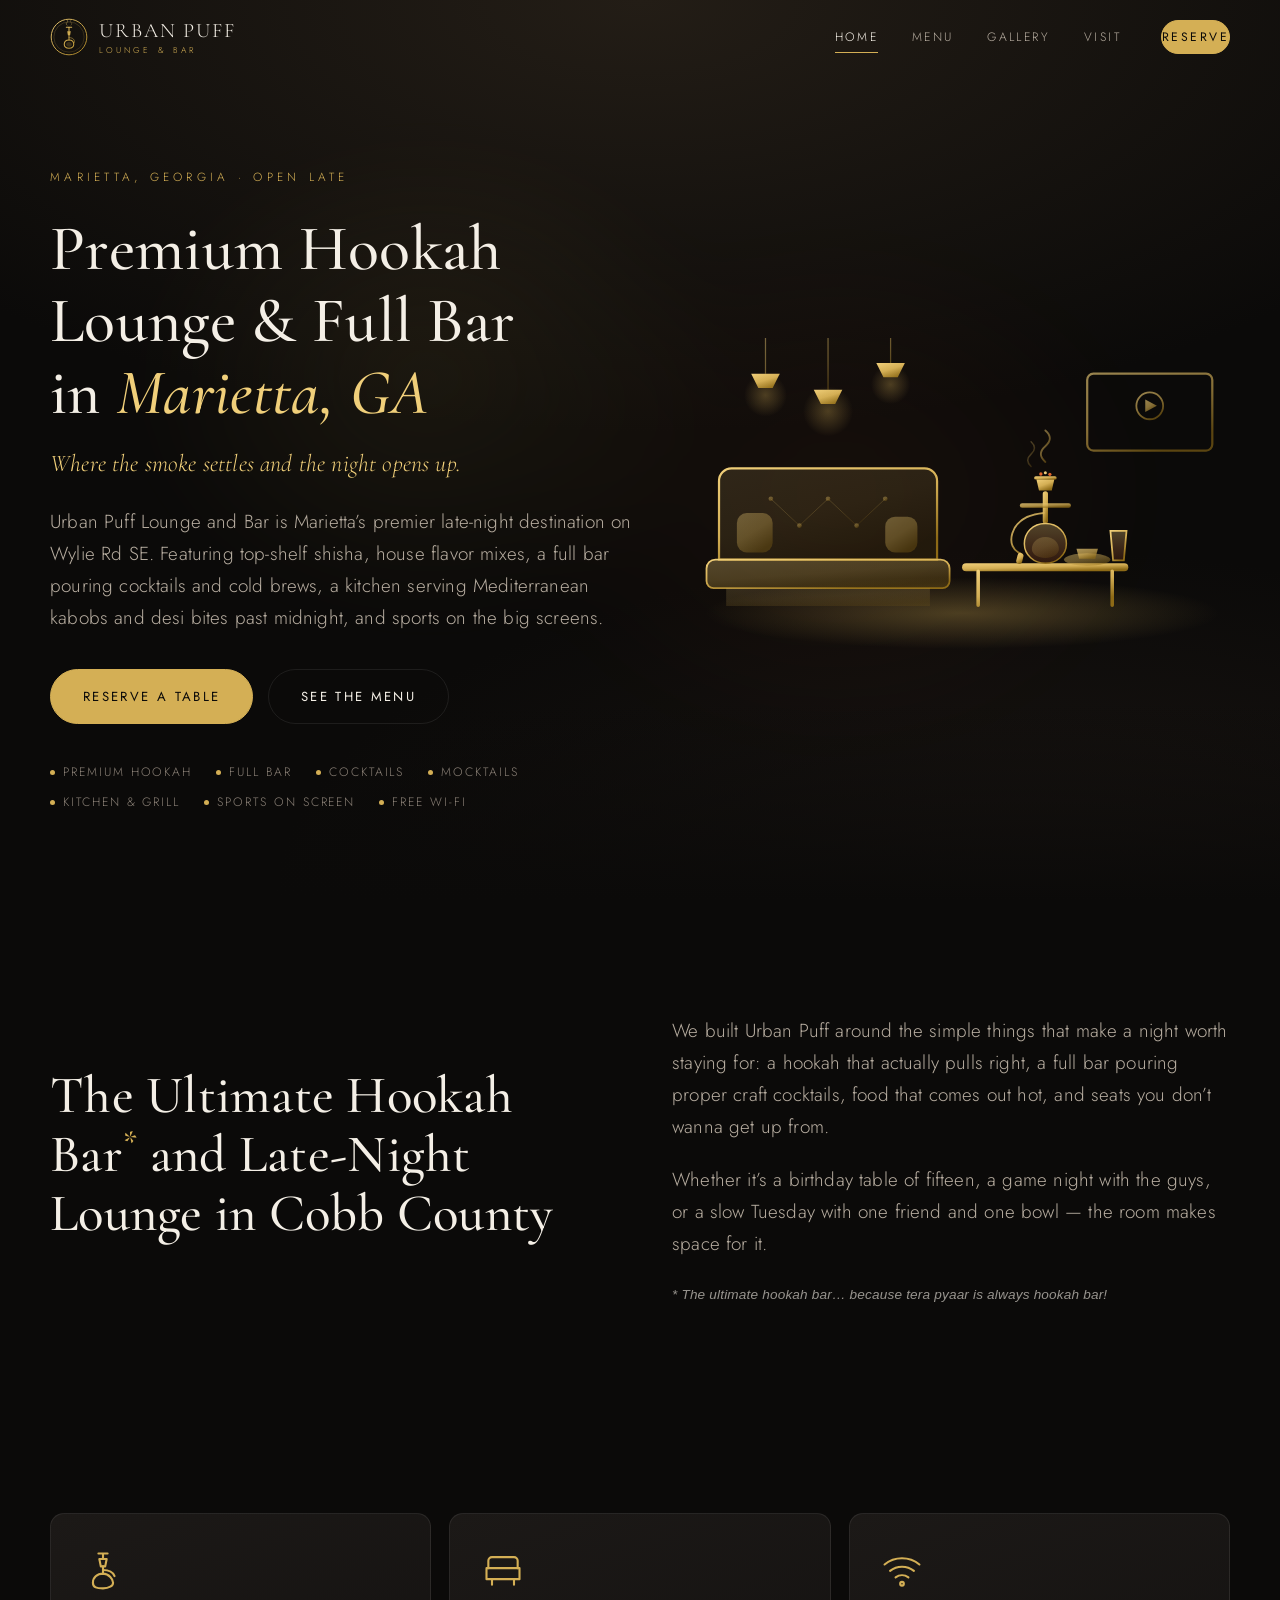
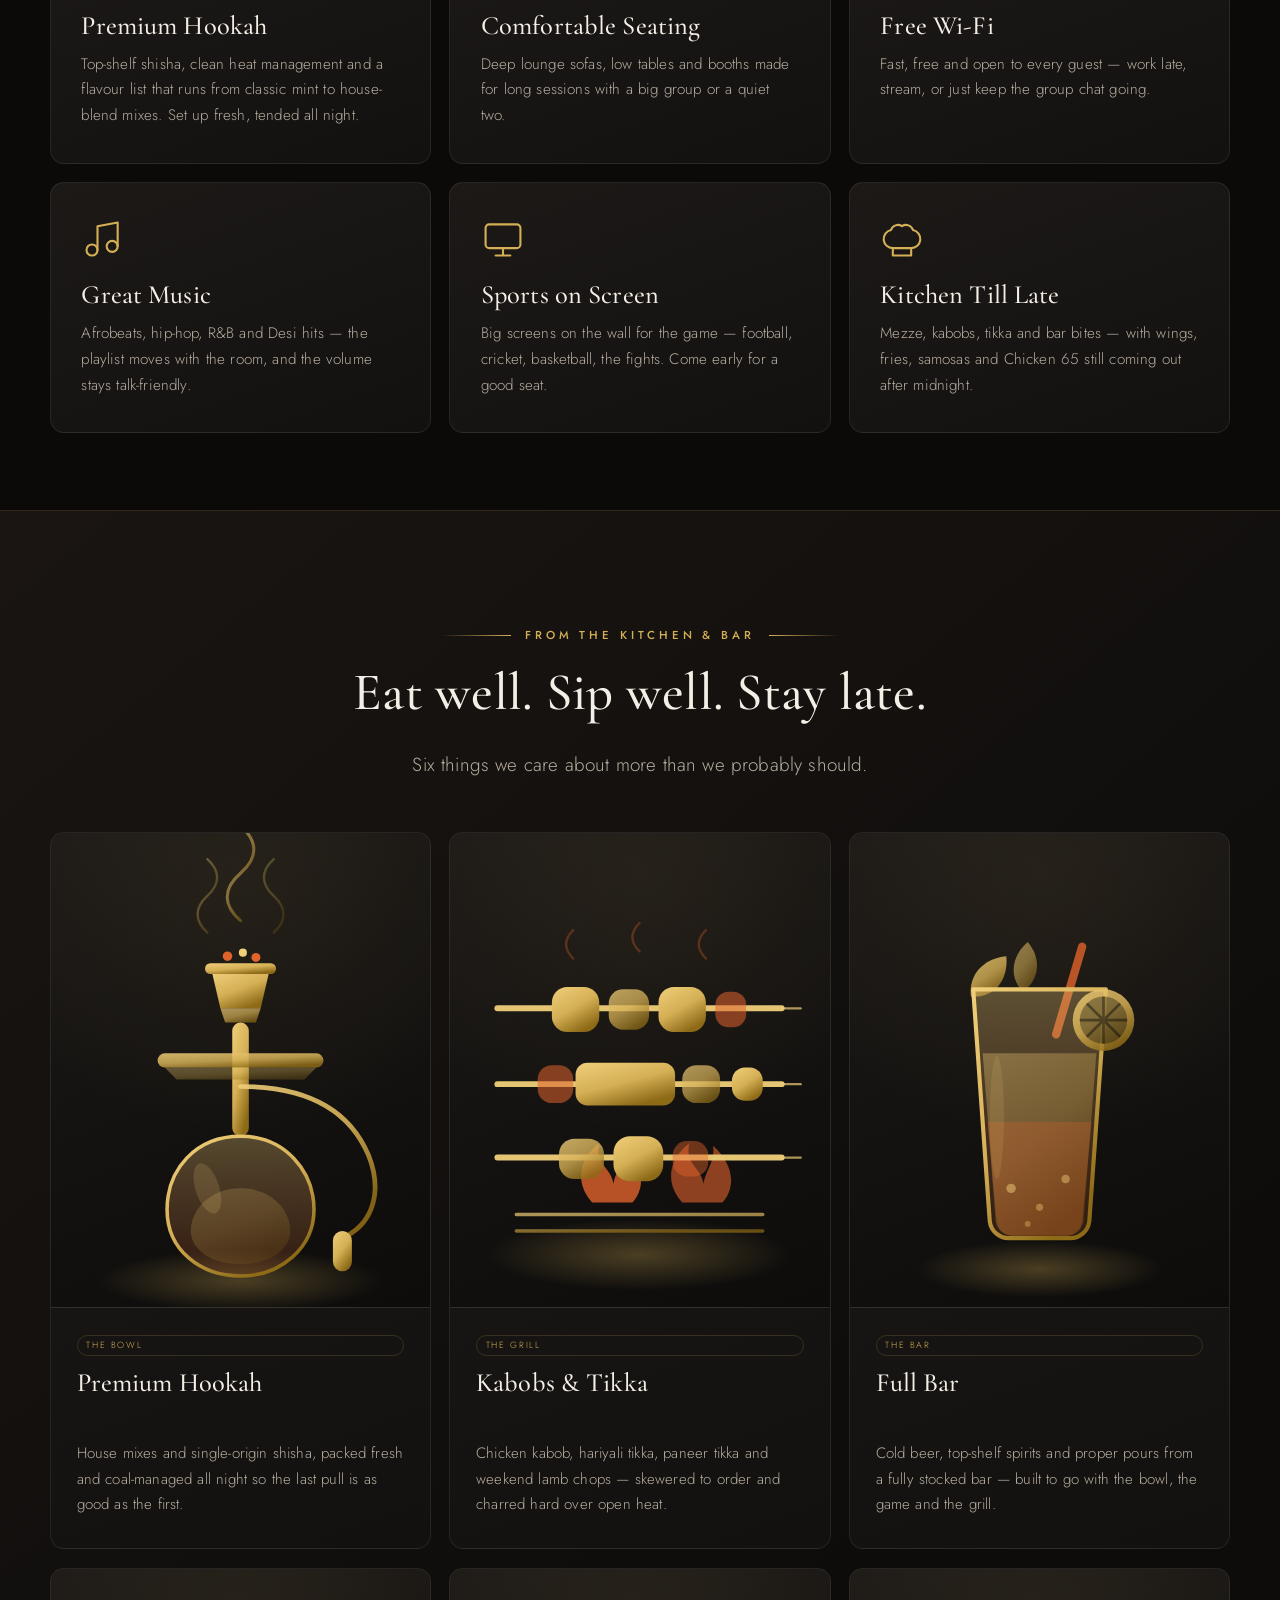
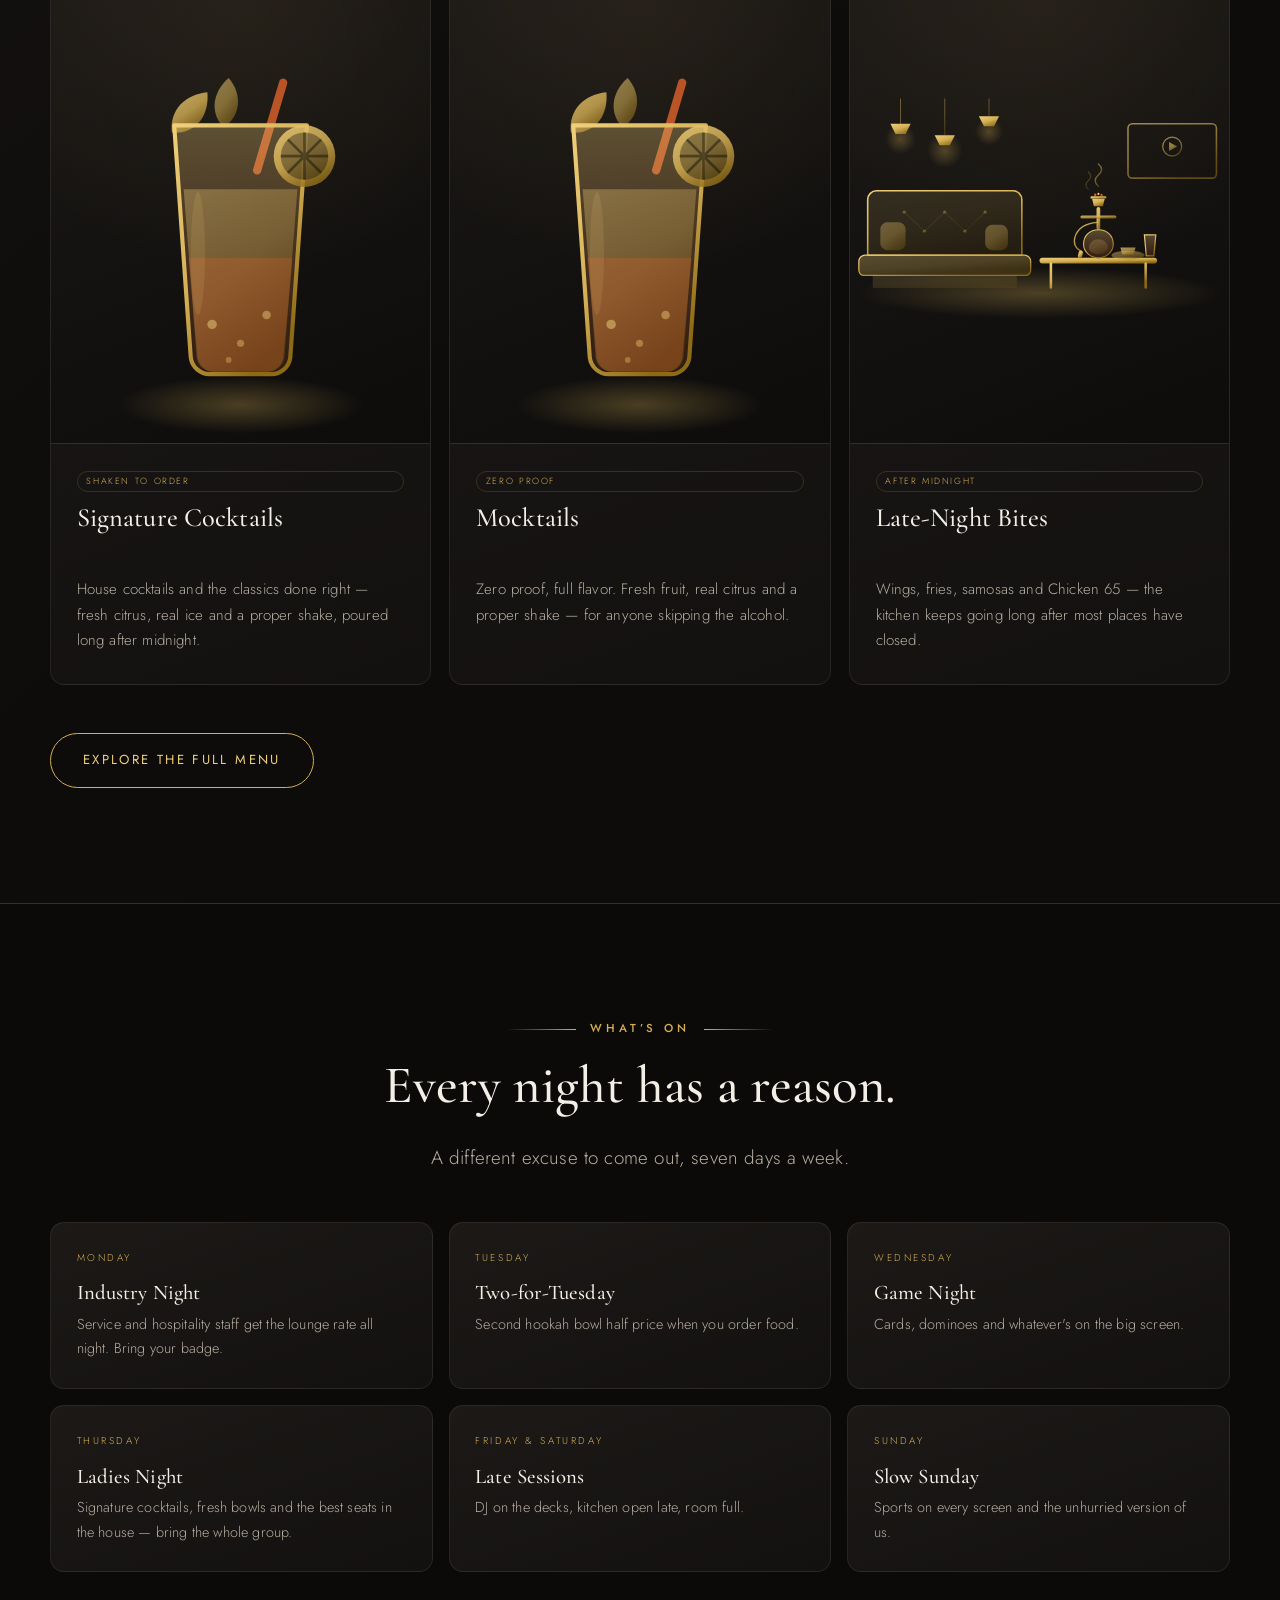
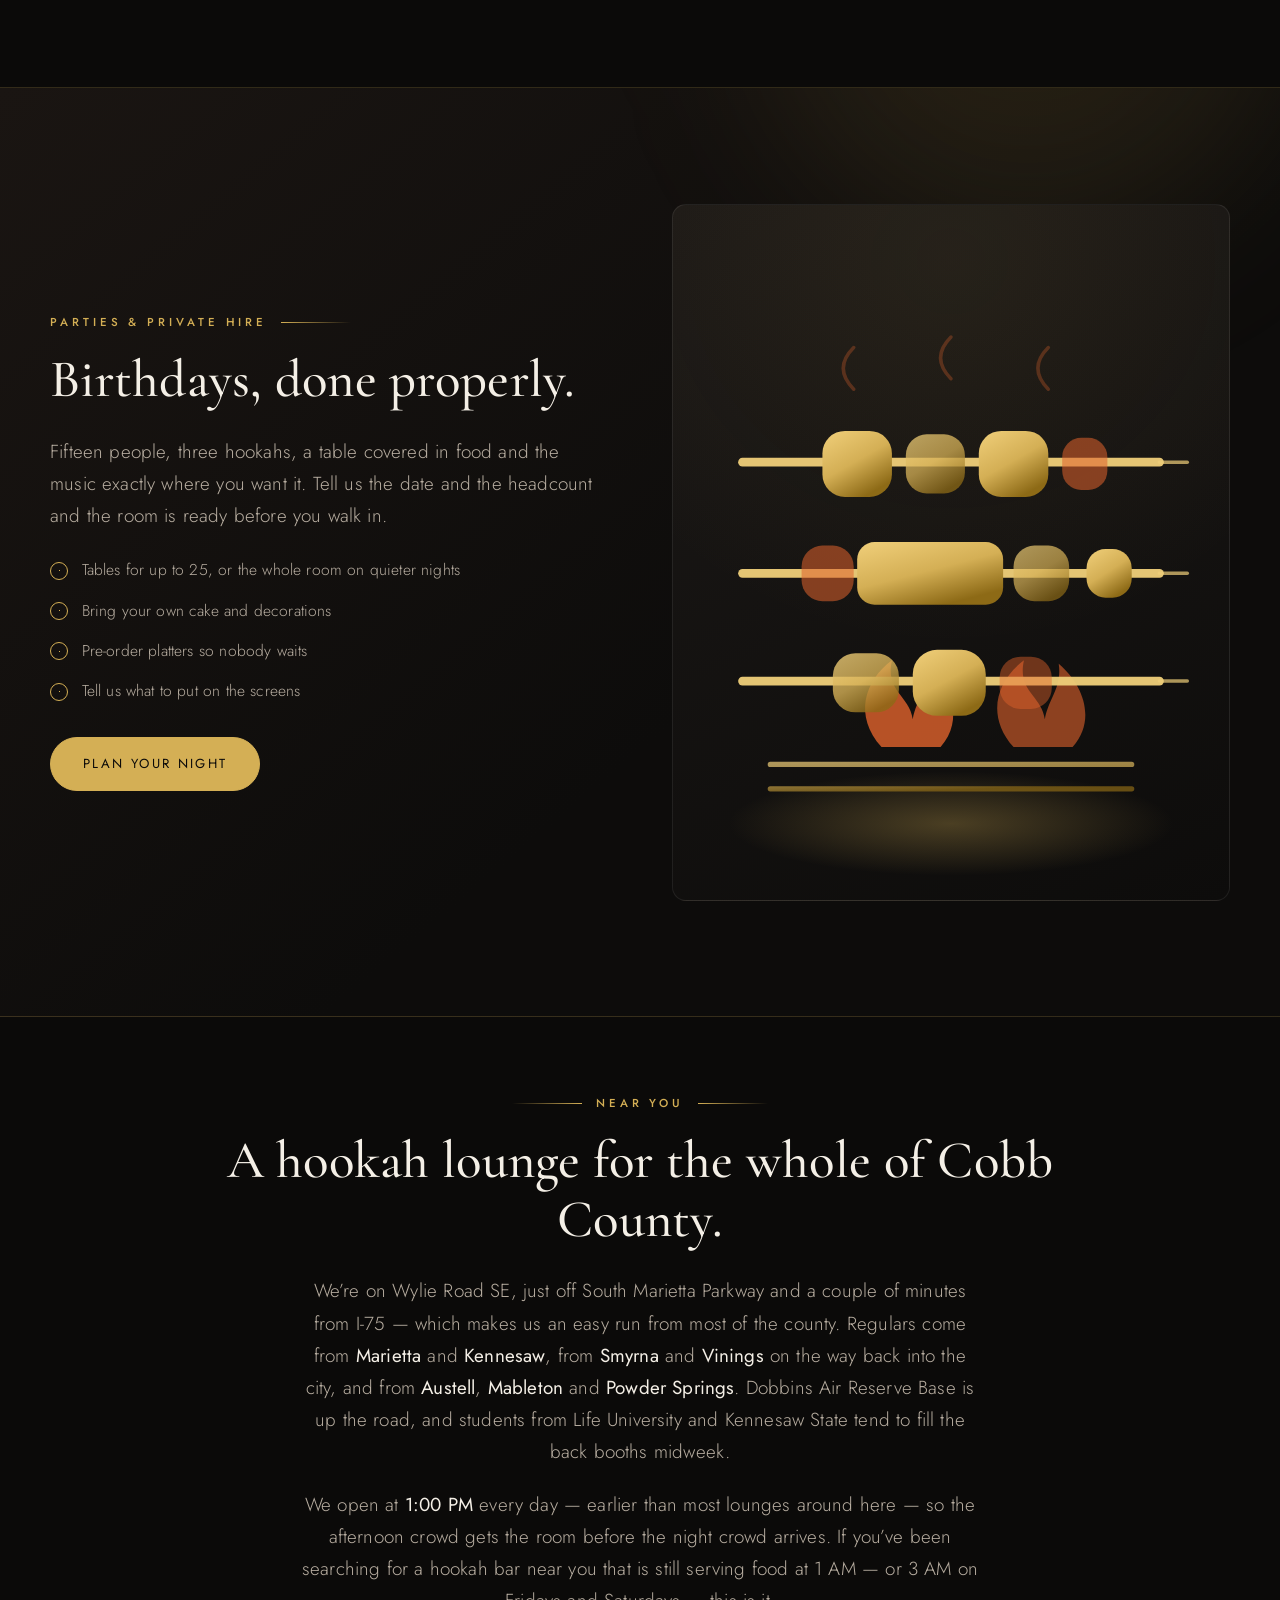
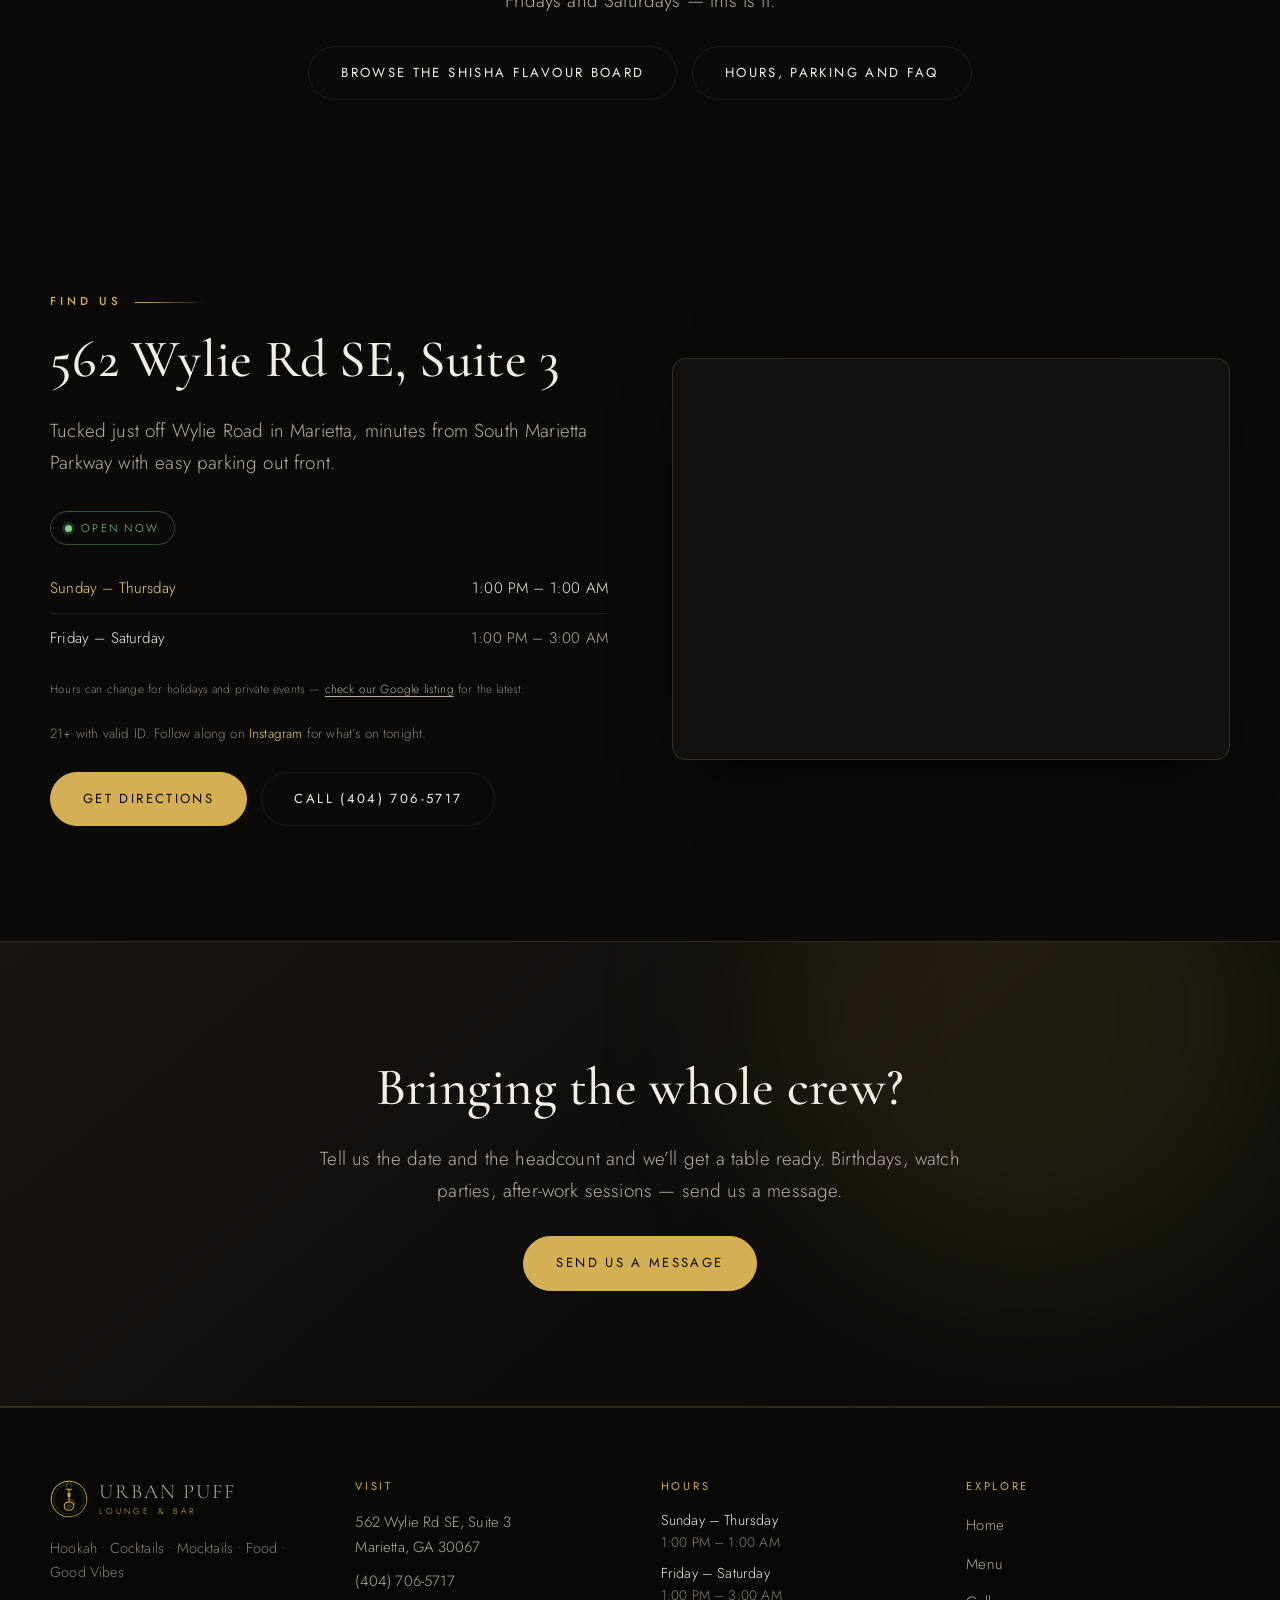
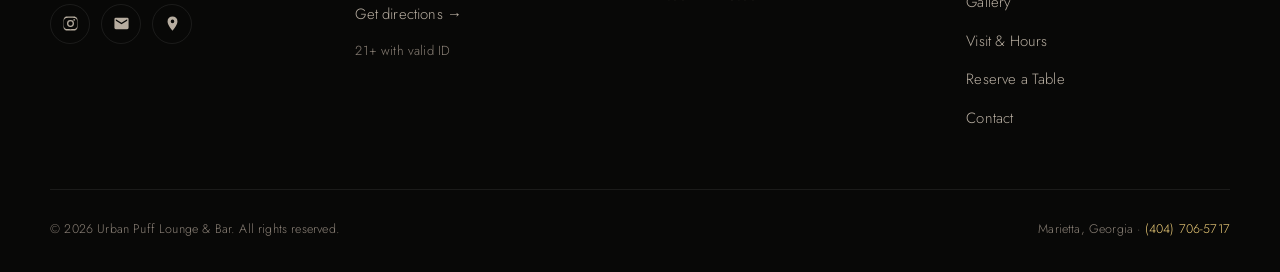
==== commit cf2807c0: "Drinks menu, cocktails + mocktails, organization schema" ====
--- a/index.html
+++ b/index.html
@@ -9,7 +9,7 @@
 <link rel="canonical" href="https://urbanpufflounge.com/">
 <meta name="theme-color" content="#0b0a09">
 <meta name="author" content="Urban Puff Lounge &amp; Bar">
-<meta name="keywords" content="Urban Puff Lounge &amp; Bar, Urban Puff Lounge and Bar, Urban Puff Marietta, hookah lounge Marietta GA, hookah bar near me, premium hookah lounge Atlanta, shisha Marietta, hookah and food Marietta, mocktail bar Marietta, Cobb County hookah lounge">
+<meta name="keywords" content="Urban Puff Lounge &amp; Bar, Urban Puff Lounge and Bar, Urban Puff Marietta, hookah lounge Marietta GA, hookah bar near me, premium hookah lounge Atlanta, shisha Marietta, hookah and food Marietta, cocktail bar Marietta, mocktail bar Marietta, bar Marietta GA, late night bar Marietta, Cobb County hookah lounge">
 
 <meta name="geo.region" content="US-GA">
 <meta name="geo.placename" content="Marietta, GA">
@@ -46,17 +46,19 @@
   "@id": "https://urbanpufflounge.com/#business",
   "name": "Urban Puff Lounge & Bar",
   "alternateName": ["Urban Puff", "Urban Puff Lounge and Bar", "Urban Puff Hookah Lounge"],
-  "description": "Premium hookah lounge and bar in Marietta, Georgia. Top-shelf shisha and house flavour mixes, Mediterranean mezze, kabobs and desi bites, mocktails shaken to order, sports on the big screens, free Wi-Fi and comfortable seating. Open late seven nights a week.",
+  "description": "Premium hookah lounge and full bar in Marietta, Georgia. Top-shelf shisha and house flavor mixes, craft cocktails, cold beer, top-shelf spirits and fresh mocktails, Mediterranean kabobs and desi bites served past midnight, sports on the big screens, free Wi-Fi and comfortable seating. Open late seven nights a week.",
+  "slogan": "Hookah, full bar and late-night bites in Marietta, GA",
   "url": "https://urbanpufflounge.com/",
   "image": ["https://urbanpufflounge.com/assets/img/og-image.jpg"],
-  "logo": "https://urbanpufflounge.com/assets/img/logo.svg",
+  "logo": "https://urbanpufflounge.com/assets/img/logo-512.png",
+  "parentOrganization": {"@id": "https://urbanpufflounge.com/#organization"},
 
   "telephone": "+14047065717",
   "priceRange": "$$",
   "currenciesAccepted": "USD",
   "paymentAccepted": "Cash, Credit Card, Debit Card, Mobile Payment",
-  "servesCuisine": ["Hookah", "Indian", "Pakistani", "Middle Eastern", "American"],
-  "acceptsReservations": "True",
+  "servesCuisine": ["Mediterranean", "Middle Eastern", "Indian", "American", "Bar Food"],
+  "acceptsReservations": true,
   "smokingAllowed": true,
   "publicAccess": true,
   "hasMenu": "https://urbanpufflounge.com/menu.html",
@@ -77,6 +79,11 @@
   ],
   "amenityFeature": [
     {"@type":"LocationFeatureSpecification","name":"Premium hookah","value":true},
+    {"@type":"LocationFeatureSpecification","name":"Full bar","value":true},
+    {"@type":"LocationFeatureSpecification","name":"Craft cocktails","value":true},
+    {"@type":"LocationFeatureSpecification","name":"Cold beer and spirits","value":true},
+    {"@type":"LocationFeatureSpecification","name":"Mocktails","value":true},
+    {"@type":"LocationFeatureSpecification","name":"Late-night food","value":true},
     {"@type":"LocationFeatureSpecification","name":"Free Wi-Fi","value":true},
     {"@type":"LocationFeatureSpecification","name":"Free parking","value":true},
     {"@type":"LocationFeatureSpecification","name":"Live sports on screen","value":true},
@@ -96,7 +103,37 @@
     },
     "result": {"@type": "Reservation", "name": "Table reservation at Urban Puff Lounge & Bar"}
   },
-  "sameAs": ["https://www.instagram.com/urbanpuff.562/"]
+  "sameAs": ["https://www.instagram.com/urbanpuff.562/", "https://maps.google.com/?cid=3518202901293435740"]
+}
+</script>
+<script type="application/ld+json">
+{
+  "@context": "https://schema.org",
+  "@type": "Organization",
+  "@id": "https://urbanpufflounge.com/#organization",
+  "name": "Urban Puff Lounge & Bar",
+  "alternateName": ["Urban Puff", "Urban Puff Lounge and Bar", "Urban Puff Lounge"],
+  "url": "https://urbanpufflounge.com/",
+  "logo": {
+    "@type": "ImageObject",
+    "url": "https://urbanpufflounge.com/assets/img/logo-512.png",
+    "width": 512,
+    "height": 512
+  },
+  "image": "https://urbanpufflounge.com/assets/img/og-image.jpg",
+  "description": "Urban Puff Lounge & Bar is a premium hookah lounge and full bar on Wylie Rd SE in Marietta, Georgia, serving top-shelf shisha, craft cocktails and late-night Mediterranean and desi food.",
+  "foundingDate": "2026-10-02",
+  "address": {
+    "@type": "PostalAddress",
+    "streetAddress": "562 Wylie Rd SE, Suite 3",
+    "addressLocality": "Marietta",
+    "addressRegion": "GA",
+    "postalCode": "30067",
+    "addressCountry": "US"
+  },
+  "telephone": "+14047065717",
+  "contactPoint": [{"@type":"ContactPoint","telephone":"+14047065717","contactType":"reservations","areaServed":"US","availableLanguage":"English"}],
+  "sameAs": ["https://www.instagram.com/urbanpuff.562/", "https://maps.google.com/?cid=3518202901293435740"]
 }
 </script>
 <script type="application/ld+json">
@@ -107,7 +144,7 @@
   "url": "https://urbanpufflounge.com/",
   "name": "Urban Puff Lounge & Bar",
   "alternateName": "Urban Puff Lounge and Bar",
-  "publisher": {"@id": "https://urbanpufflounge.com/#business"},
+  "publisher": {"@id": "https://urbanpufflounge.com/#organization"},
   "inLanguage": "en-US"
 }
 </script>
@@ -158,88 +195,88 @@
         <img class="art__photo" src="assets/img/lounge.jpg" alt="Inside the Urban Puff lounge" loading="lazy"> -->
         <svg class="art__svg art__svg--wide" viewBox="0 0 600 340" role="img" preserveAspectRatio="xMidYMid meet" aria-hidden="true">
   <defs>
-    <linearGradient id="g-lo132" x1="0" y1="0" x2="0.6" y2="1">
+    <linearGradient id="g-lo700" x1="0" y1="0" x2="0.6" y2="1">
       <stop offset="0" stop-color="#f0cf7a"/>
       <stop offset="0.55" stop-color="#d4af55"/>
       <stop offset="1" stop-color="#8d6a16"/>
     </linearGradient>
-    <linearGradient id="glass-lo132" x1="0" y1="0" x2="0" y2="1">
+    <linearGradient id="glass-lo700" x1="0" y1="0" x2="0" y2="1">
       <stop offset="0" stop-color="#f0cf7a" stop-opacity=".30"/>
       <stop offset="1" stop-color="#e0632c" stop-opacity=".16"/>
     </linearGradient>
-    <radialGradient id="glow-lo132" cx="50%" cy="50%" r="50%">
+    <radialGradient id="glow-lo700" cx="50%" cy="50%" r="50%">
       <stop offset="0" stop-color="#d4af55" stop-opacity=".30"/>
       <stop offset="1" stop-color="#d4af55" stop-opacity="0"/>
     </radialGradient>
   </defs>
 
-  <ellipse cx="300" cy="308" rx="288" ry="40" fill="url(#glow-lo132)"/>
+  <ellipse cx="300" cy="308" rx="288" ry="40" fill="url(#glow-lo700)"/>
 
   <!-- screen on the back wall -->
   <g opacity=".62">
-    <rect x="440" y="40" width="140" height="86" rx="7" fill="none" stroke="url(#g-lo132)" stroke-width="2.5"/>
-    <path d="M440 110h140" stroke="url(#g-lo132)" stroke-width="1.2" opacity=".45"/>
-    <circle cx="510" cy="76" r="15" fill="none" stroke="url(#g-lo132)" stroke-width="2"/>
-    <path d="M505 69l13 7-13 7z" fill="url(#g-lo132)"/>
+    <rect x="440" y="40" width="140" height="86" rx="7" fill="none" stroke="url(#g-lo700)" stroke-width="2.5"/>
+    <path d="M440 110h140" stroke="url(#g-lo700)" stroke-width="1.2" opacity=".45"/>
+    <circle cx="510" cy="76" r="15" fill="none" stroke="url(#g-lo700)" stroke-width="2"/>
+    <path d="M505 69l13 7-13 7z" fill="url(#g-lo700)"/>
   </g>
 
   <!-- pendant lights over the booth -->
   <g>
-    <path d="M80 0v40M150 0v58M220 0v28" stroke="url(#g-lo132)" stroke-width="1.4" opacity=".45"/>
-    <path d="M64 40h32l-8 16H72z" fill="url(#g-lo132)"/>
-    <path d="M134 58h32l-8 16h-16z" fill="url(#g-lo132)"/>
-    <path d="M204 28h32l-8 16h-16z" fill="url(#g-lo132)"/>
-    <circle class="art-lamp" cx="80" cy="64" r="24" fill="url(#glow-lo132)"/>
-    <circle class="art-lamp" cx="150" cy="82" r="28" fill="url(#glow-lo132)"/>
-    <circle class="art-lamp" cx="220" cy="52" r="22" fill="url(#glow-lo132)"/>
+    <path d="M80 0v40M150 0v58M220 0v28" stroke="url(#g-lo700)" stroke-width="1.4" opacity=".45"/>
+    <path d="M64 40h32l-8 16H72z" fill="url(#g-lo700)"/>
+    <path d="M134 58h32l-8 16h-16z" fill="url(#g-lo700)"/>
+    <path d="M204 28h32l-8 16h-16z" fill="url(#g-lo700)"/>
+    <circle class="art-lamp" cx="80" cy="64" r="24" fill="url(#glow-lo700)"/>
+    <circle class="art-lamp" cx="150" cy="82" r="28" fill="url(#glow-lo700)"/>
+    <circle class="art-lamp" cx="220" cy="52" r="22" fill="url(#glow-lo700)"/>
   </g>
 
   <!-- banquette: back -->
-  <path d="M42 146h216a14 14 0 0114 14v88H28v-88a14 14 0 0114-14z" fill="url(#g-lo132)" opacity=".13"/>
-  <path d="M42 146h216a14 14 0 0114 14v88H28v-88a14 14 0 0114-14z" fill="none" stroke="url(#g-lo132)" stroke-width="2.5"/>
+  <path d="M42 146h216a14 14 0 0114 14v88H28v-88a14 14 0 0114-14z" fill="url(#g-lo700)" opacity=".13"/>
+  <path d="M42 146h216a14 14 0 0114 14v88H28v-88a14 14 0 0114-14z" fill="none" stroke="url(#g-lo700)" stroke-width="2.5"/>
   <!-- tufting -->
-  <g fill="url(#g-lo132)" opacity=".38">
+  <g fill="url(#g-lo700)" opacity=".38">
     <circle cx="86" cy="180" r="2.6"/><circle cx="150" cy="180" r="2.6"/><circle cx="214" cy="180" r="2.6"/>
     <circle cx="118" cy="210" r="2.6"/><circle cx="182" cy="210" r="2.6"/>
   </g>
-  <g stroke="url(#g-lo132)" stroke-width="1" opacity=".22">
+  <g stroke="url(#g-lo700)" stroke-width="1" opacity=".22">
     <path d="M86 180l32 30M150 180l-32 30M150 180l32 30M214 180l-32 30"/>
   </g>
   <!-- seat -->
   <path d="M24 248h252a10 10 0 0110 10v14a8 8 0 01-8 8H22a8 8 0 01-8-8v-14a10 10 0 0110-10z"
-        fill="url(#g-lo132)" opacity=".3"/>
+        fill="url(#g-lo700)" opacity=".3"/>
   <path d="M24 248h252a10 10 0 0110 10v14a8 8 0 01-8 8H22a8 8 0 01-8-8v-14a10 10 0 0110-10z"
-        fill="none" stroke="url(#g-lo132)" stroke-width="2"/>
+        fill="none" stroke="url(#g-lo700)" stroke-width="2"/>
   <!-- base -->
-  <path d="M36 280h228v20H36z" fill="url(#g-lo132)" opacity=".16"/>
-  <path d="M36 300h228" stroke="url(#g-lo132)" stroke-width="2" opacity=".5"/>
+  <path d="M36 280h228v20H36z" fill="url(#g-lo700)" opacity=".16"/>
+  <path d="M36 300h228" stroke="url(#g-lo700)" stroke-width="2" opacity=".5"/>
   <!-- cushions -->
-  <g fill="url(#g-lo132)" opacity=".34">
+  <g fill="url(#g-lo700)" opacity=".34">
     <rect x="48" y="196" width="40" height="44" rx="11"/>
     <rect x="214" y="200" width="36" height="40" rx="11"/>
   </g>
 
   <!-- low table -->
-  <rect x="300" y="252" width="186" height="9" rx="4.5" fill="url(#g-lo132)"/>
-  <path d="M318 261v38M468 261v38" stroke="url(#g-lo132)" stroke-width="4" stroke-linecap="round"/>
-  <path d="M318 299h150" stroke="url(#g-lo132)" stroke-width="2" opacity=".4"/>
+  <rect x="300" y="252" width="186" height="9" rx="4.5" fill="url(#g-lo700)"/>
+  <path d="M318 261v38M468 261v38" stroke="url(#g-lo700)" stroke-width="4" stroke-linecap="round"/>
+  <path d="M318 299h150" stroke="url(#g-lo700)" stroke-width="2" opacity=".4"/>
 
   <!-- hookah standing on the table -->
   <g transform="translate(368 122) scale(.42)">
-    <g class="art-smoke" stroke="url(#g-lo132)" fill="none" stroke-linecap="round">
+    <g class="art-smoke" stroke="url(#g-lo700)" fill="none" stroke-linecap="round">
       <path class="art-smoke__a" d="M60 40c-16-14-16-28 0-42s16-28 0-42" stroke-width="5" opacity=".5"/>
       <path class="art-smoke__b" d="M22 52c-12-11-12-22 0-33s12-22 0-33" stroke-width="4" opacity=".28"/>
     </g>
-    <path d="M36 86h48l-7 30H43z" fill="url(#g-lo132)"/>
-    <rect x="30" y="78" width="60" height="9" rx="4.5" fill="url(#g-lo132)"/>
-    <rect x="53" y="118" width="14" height="86" rx="7" fill="url(#g-lo132)"/>
-    <path d="M-2 150h124a6 6 0 010 12H-2a6 6 0 010-12z" fill="url(#g-lo132)" opacity=".8"/>
+    <path d="M36 86h48l-7 30H43z" fill="url(#g-lo700)"/>
+    <rect x="30" y="78" width="60" height="9" rx="4.5" fill="url(#g-lo700)"/>
+    <rect x="53" y="118" width="14" height="86" rx="7" fill="url(#g-lo700)"/>
+    <path d="M-2 150h124a6 6 0 010 12H-2a6 6 0 010-12z" fill="url(#g-lo700)" opacity=".8"/>
     <path d="M60 204c-34 0-56 24-56 54s26 52 56 52 56-22 56-52-22-54-56-54z"
-          fill="url(#glass-lo132)" stroke="url(#g-lo132)" stroke-width="4"/>
-    <path d="M60 240c-22 0-36 16-36 32 0 14 16 24 36 24s36-10 36-24c0-16-14-32-36-32z" fill="url(#g-lo132)" opacity=".22"/>
+          fill="url(#glass-lo700)" stroke="url(#g-lo700)" stroke-width="4"/>
+    <path d="M60 240c-22 0-36 16-36 32 0 14 16 24 36 24s36-10 36-24c0-16-14-32-36-32z" fill="url(#g-lo700)" opacity=".22"/>
     <!-- hose loops down to the left, toward the booth -->
-    <path d="M56 176c-46 4-74 22-84 54-8 26 2 46 22 54" fill="none" stroke="url(#g-lo132)" stroke-width="5" stroke-linecap="round" opacity=".85"/>
-    <rect x="-16" y="282" width="16" height="30" rx="8" fill="url(#g-lo132)" transform="rotate(14 -8 297)"/>
+    <path d="M56 176c-46 4-74 22-84 54-8 26 2 46 22 54" fill="none" stroke="url(#g-lo700)" stroke-width="5" stroke-linecap="round" opacity=".85"/>
+    <rect x="-16" y="282" width="16" height="30" rx="8" fill="url(#g-lo700)" transform="rotate(14 -8 297)"/>
     <g class="art-ember">
       <circle cx="48" cy="72" r="4.5" fill="#e0632c"/>
       <circle cx="60" cy="69" r="4" fill="#f0cf7a"/>
@@ -249,14 +286,14 @@
 
   <!-- plate and glass on the table -->
   <g>
-    <ellipse cx="440" cy="248" rx="26" ry="7" fill="url(#g-lo132)" opacity=".45"/>
-    <path d="M428 236h24l-3 11h-18z" fill="url(#g-lo132)" opacity=".7"/>
-    <path d="M466 216h18l-3 33h-12z" fill="url(#glass-lo132)" stroke="url(#g-lo132)" stroke-width="2"/>
-    <path d="M467 228h16" stroke="url(#g-lo132)" stroke-width="1.5" opacity=".6"/>
+    <ellipse cx="440" cy="248" rx="26" ry="7" fill="url(#g-lo700)" opacity=".45"/>
+    <path d="M428 236h24l-3 11h-18z" fill="url(#g-lo700)" opacity=".7"/>
+    <path d="M466 216h18l-3 33h-12z" fill="url(#glass-lo700)" stroke="url(#g-lo700)" stroke-width="2"/>
+    <path d="M467 228h16" stroke="url(#g-lo700)" stroke-width="1.5" opacity=".6"/>
   </g>
 
   <!-- floor -->
-  <path d="M0 300h600" stroke="url(#g-lo132)" stroke-width="1.5" opacity=".22"/>
+  <path d="M0 300h600" stroke="url(#g-lo700)" stroke-width="1.5" opacity=".22"/>
 </svg>
       </div>
     </div>
@@ -272,6 +309,7 @@
       <div class="reveal">
         <p class="lede">We built Urban Puff around the simple things that make a night worth staying for: a hookah that actually pulls right, a full bar pouring proper craft cocktails, food that comes out hot, and seats you don’t wanna get up from.</p>
         <p class="lede">Whether it’s a birthday table of fifteen, a game night with the guys, or a slow Tuesday with one friend and one bowl — the room makes space for it.</p>
+        <p class="footnote" id="hookah-bar-note">* The ultimate hookah bar… because tera pyaar is always hookah bar!</p>
       </div>
     </div>
   </div>
@@ -320,61 +358,61 @@
     <div class="center" style="margin-bottom:3.2rem">
       <p class="eyebrow">From the Kitchen &amp; Bar</p>
       <h2>Eat well. Sip well. Stay late.</h2>
-      <p class="lede">Five things we care about more than we probably should.</p>
-    </div>
-    <div class="showcase showcase--5">
+      <p class="lede">Six things we care about more than we probably should.</p>
+    </div>
+    <div class="showcase showcase--6">
       <article class="card art-card reveal">
         <div class="art " role="img" aria-label="Premium Hookah">
         <!-- Real photo? Uncomment and the artwork steps aside:
         <img class="art__photo" src="assets/img/hookah.jpg" alt="Premium Hookah" loading="lazy"> -->
         <svg class="art__svg " viewBox="0 0 320 400" role="img" preserveAspectRatio="xMidYMid meet" aria-hidden="true">
   <defs>
-    <linearGradient id="g-ho651" x1="0" y1="0" x2="0.6" y2="1">
+    <linearGradient id="g-ho711" x1="0" y1="0" x2="0.6" y2="1">
       <stop offset="0" stop-color="#f0cf7a"/>
       <stop offset="0.55" stop-color="#d4af55"/>
       <stop offset="1" stop-color="#8d6a16"/>
     </linearGradient>
-    <linearGradient id="glass-ho651" x1="0" y1="0" x2="0" y2="1">
+    <linearGradient id="glass-ho711" x1="0" y1="0" x2="0" y2="1">
       <stop offset="0" stop-color="#f0cf7a" stop-opacity=".30"/>
       <stop offset="1" stop-color="#e0632c" stop-opacity=".16"/>
     </linearGradient>
-    <radialGradient id="glow-ho651" cx="50%" cy="50%" r="50%">
+    <radialGradient id="glow-ho711" cx="50%" cy="50%" r="50%">
       <stop offset="0" stop-color="#d4af55" stop-opacity=".30"/>
       <stop offset="1" stop-color="#d4af55" stop-opacity="0"/>
     </radialGradient>
   </defs>
 
-  <ellipse cx="160" cy="378" rx="120" ry="26" fill="url(#glow-ho651)"/>
+  <ellipse cx="160" cy="378" rx="120" ry="26" fill="url(#glow-ho711)"/>
 
   <!-- smoke -->
-  <g class="art-smoke" stroke="url(#g-ho651)" fill="none" stroke-linecap="round">
+  <g class="art-smoke" stroke="url(#g-ho711)" fill="none" stroke-linecap="round">
     <path class="art-smoke__a" d="M160 74c-15-13-15-27 0-40s15-27 0-40" stroke-width="2.6" opacity=".55"/>
     <path class="art-smoke__b" d="M132 84c-11-10-11-21 0-31s11-21 0-31" stroke-width="2" opacity=".34"/>
     <path class="art-smoke__c" d="M188 84c11-10 11-21 0-31s-11-21 0-31" stroke-width="2" opacity=".26"/>
   </g>
 
   <!-- bowl -->
-  <path d="M136 118h48l-7 30h-34z" fill="url(#g-ho651)"/>
-  <rect x="130" y="110" width="60" height="9" rx="4.5" fill="url(#g-ho651)"/>
-  <path d="M143 148h34l-4 12h-26z" fill="url(#g-ho651)" opacity=".7"/>
+  <path d="M136 118h48l-7 30h-34z" fill="url(#g-ho711)"/>
+  <rect x="130" y="110" width="60" height="9" rx="4.5" fill="url(#g-ho711)"/>
+  <path d="M143 148h34l-4 12h-26z" fill="url(#g-ho711)" opacity=".7"/>
 
   <!-- stem -->
-  <rect x="153" y="160" width="14" height="96" rx="7" fill="url(#g-ho651)"/>
+  <rect x="153" y="160" width="14" height="96" rx="7" fill="url(#g-ho711)"/>
   <!-- plate -->
-  <path d="M96 186h128a6 6 0 010 12H96a6 6 0 010-12z" fill="url(#g-ho651)" opacity=".85"/>
-  <path d="M96 198h128l-10 10H106z" fill="url(#g-ho651)" opacity=".35"/>
+  <path d="M96 186h128a6 6 0 010 12H96a6 6 0 010-12z" fill="url(#g-ho711)" opacity=".85"/>
+  <path d="M96 198h128l-10 10H106z" fill="url(#g-ho711)" opacity=".35"/>
 
   <!-- vase -->
   <path d="M160 256c-38 0-62 28-62 62s28 56 62 56 62-24 62-56-24-62-62-62z"
-        fill="url(#glass-ho651)" stroke="url(#g-ho651)" stroke-width="3"/>
+        fill="url(#glass-ho711)" stroke="url(#g-ho711)" stroke-width="3"/>
   <path d="M160 300c-26 0-42 18-42 36 0 16 18 28 42 28s42-12 42-28c0-18-16-36-42-36z"
-        fill="url(#g-ho651)" opacity=".20"/>
+        fill="url(#g-ho711)" opacity=".20"/>
   <ellipse class="art-shine" cx="132" cy="300" rx="10" ry="22" fill="#f0cf7a" opacity=".16" transform="rotate(-18 132 300)"/>
 
   <!-- hose -->
   <path class="art-hose" d="M160 214c56 0 92 20 108 58 12 30 4 56-18 68"
-        fill="none" stroke="url(#g-ho651)" stroke-width="4" stroke-linecap="round" opacity=".9"/>
-  <rect x="238" y="336" width="16" height="34" rx="8" fill="url(#g-ho651)"/>
+        fill="none" stroke="url(#g-ho711)" stroke-width="4" stroke-linecap="round" opacity=".9"/>
+  <rect x="238" y="336" width="16" height="34" rx="8" fill="url(#g-ho711)"/>
 
   <!-- coals -->
   <g class="art-ember">
@@ -396,22 +434,22 @@
         <img class="art__photo" src="assets/img/grill.jpg" alt="Kabobs &amp; Tikka" loading="lazy"> -->
         <svg class="art__svg " viewBox="0 0 320 400" role="img" preserveAspectRatio="xMidYMid meet" aria-hidden="true">
   <defs>
-    <linearGradient id="g-gr990" x1="0" y1="0" x2="0.6" y2="1">
+    <linearGradient id="g-gr107" x1="0" y1="0" x2="0.6" y2="1">
       <stop offset="0" stop-color="#f0cf7a"/>
       <stop offset="0.55" stop-color="#d4af55"/>
       <stop offset="1" stop-color="#8d6a16"/>
     </linearGradient>
-    <linearGradient id="glass-gr990" x1="0" y1="0" x2="0" y2="1">
+    <linearGradient id="glass-gr107" x1="0" y1="0" x2="0" y2="1">
       <stop offset="0" stop-color="#f0cf7a" stop-opacity=".30"/>
       <stop offset="1" stop-color="#e0632c" stop-opacity=".16"/>
     </linearGradient>
-    <radialGradient id="glow-gr990" cx="50%" cy="50%" r="50%">
+    <radialGradient id="glow-gr107" cx="50%" cy="50%" r="50%">
       <stop offset="0" stop-color="#d4af55" stop-opacity=".30"/>
       <stop offset="1" stop-color="#d4af55" stop-opacity="0"/>
     </radialGradient>
   </defs>
 
-  <ellipse cx="160" cy="356" rx="128" ry="30" fill="url(#glow-gr990)"/>
+  <ellipse cx="160" cy="356" rx="128" ry="30" fill="url(#glow-gr107)"/>
 
   <!-- flames -->
   <g class="art-flame">
@@ -422,7 +460,7 @@
   </g>
 
   <!-- grill bars -->
-  <g stroke="url(#g-gr990)" stroke-width="3" stroke-linecap="round" opacity=".7">
+  <g stroke="url(#g-gr107)" stroke-width="3" stroke-linecap="round" opacity=".7">
     <path d="M56 322h208M56 336h208"/>
   </g>
 
@@ -430,9 +468,9 @@
   <g class="art-skewer art-skewer--a">
     <path d="M40 148h240" stroke="#f0cf7a" stroke-width="5" stroke-linecap="round" opacity=".95"/>
     <path d="M280 148l16 0" stroke="#f0cf7a" stroke-width="2" stroke-linecap="round" opacity=".7"/>
-    <rect x="86" y="130" width="40" height="38" rx="13" fill="url(#g-gr990)"/>
-    <rect x="134" y="132" width="34" height="34" rx="12" fill="url(#g-gr990)" opacity=".75"/>
-    <rect x="176" y="130" width="40" height="38" rx="13" fill="url(#g-gr990)"/>
+    <rect x="86" y="130" width="40" height="38" rx="13" fill="url(#g-gr107)"/>
+    <rect x="134" y="132" width="34" height="34" rx="12" fill="url(#g-gr107)" opacity=".75"/>
+    <rect x="176" y="130" width="40" height="38" rx="13" fill="url(#g-gr107)"/>
     <rect x="224" y="134" width="26" height="30" rx="11" fill="#e0632c" opacity=".55"/>
   </g>
 
@@ -441,17 +479,17 @@
     <path d="M40 212h240" stroke="#f0cf7a" stroke-width="5" stroke-linecap="round" opacity=".95"/>
     <path d="M280 212l16 0" stroke="#f0cf7a" stroke-width="2" stroke-linecap="round" opacity=".7"/>
     <rect x="74" y="196" width="30" height="32" rx="12" fill="#e0632c" opacity=".55"/>
-    <path d="M116 194h64a10 10 0 0110 10v16a10 10 0 01-10 10h-64a10 10 0 01-10-10v-16a10 10 0 0110-10z" fill="url(#g-gr990)"/>
-    <rect x="196" y="196" width="32" height="32" rx="12" fill="url(#g-gr990)" opacity=".7"/>
-    <rect x="238" y="198" width="26" height="28" rx="11" fill="url(#g-gr990)"/>
+    <path d="M116 194h64a10 10 0 0110 10v16a10 10 0 01-10 10h-64a10 10 0 01-10-10v-16a10 10 0 0110-10z" fill="url(#g-gr107)"/>
+    <rect x="196" y="196" width="32" height="32" rx="12" fill="url(#g-gr107)" opacity=".7"/>
+    <rect x="238" y="198" width="26" height="28" rx="11" fill="url(#g-gr107)"/>
   </g>
 
   <!-- skewer 3 -->
   <g class="art-skewer art-skewer--c">
     <path d="M40 274h240" stroke="#f0cf7a" stroke-width="5" stroke-linecap="round" opacity=".95"/>
     <path d="M280 274l16 0" stroke="#f0cf7a" stroke-width="2" stroke-linecap="round" opacity=".7"/>
-    <rect x="92" y="258" width="38" height="34" rx="13" fill="url(#g-gr990)" opacity=".8"/>
-    <rect x="138" y="256" width="42" height="38" rx="14" fill="url(#g-gr990)"/>
+    <rect x="92" y="258" width="38" height="34" rx="13" fill="url(#g-gr107)" opacity=".8"/>
+    <rect x="138" y="256" width="42" height="38" rx="14" fill="url(#g-gr107)"/>
     <rect x="188" y="260" width="30" height="30" rx="12" fill="#e0632c" opacity=".45"/>
   </g>
 
@@ -470,44 +508,44 @@
         </div>
       </article>
       <article class="card art-card reveal">
-        <div class="art " role="img" aria-label="Full Bar &amp; Cocktails">
+        <div class="art " role="img" aria-label="Full Bar">
         <!-- Real photo? Uncomment and the artwork steps aside:
-        <img class="art__photo" src="assets/img/cocktail.jpg" alt="Full Bar &amp; Cocktails" loading="lazy"> -->
+        <img class="art__photo" src="assets/img/fullbar.jpg" alt="Full Bar" loading="lazy"> -->
         <svg class="art__svg " viewBox="0 0 320 400" role="img" preserveAspectRatio="xMidYMid meet" aria-hidden="true">
   <defs>
-    <linearGradient id="g-mo567" x1="0" y1="0" x2="0.6" y2="1">
+    <linearGradient id="g-mo195" x1="0" y1="0" x2="0.6" y2="1">
       <stop offset="0" stop-color="#f0cf7a"/>
       <stop offset="0.55" stop-color="#d4af55"/>
       <stop offset="1" stop-color="#8d6a16"/>
     </linearGradient>
-    <linearGradient id="glass-mo567" x1="0" y1="0" x2="0" y2="1">
+    <linearGradient id="glass-mo195" x1="0" y1="0" x2="0" y2="1">
       <stop offset="0" stop-color="#f0cf7a" stop-opacity=".30"/>
       <stop offset="1" stop-color="#e0632c" stop-opacity=".16"/>
     </linearGradient>
-    <radialGradient id="glow-mo567" cx="50%" cy="50%" r="50%">
+    <radialGradient id="glow-mo195" cx="50%" cy="50%" r="50%">
       <stop offset="0" stop-color="#d4af55" stop-opacity=".30"/>
       <stop offset="1" stop-color="#d4af55" stop-opacity="0"/>
     </radialGradient>
   </defs>
 
-  <ellipse cx="160" cy="368" rx="104" ry="24" fill="url(#glow-mo567)"/>
+  <ellipse cx="160" cy="368" rx="104" ry="24" fill="url(#glow-mo195)"/>
 
   <!-- straw -->
   <path d="M196 96l-22 74" stroke="#e0632c" stroke-width="7" stroke-linecap="round" opacity=".8"/>
 
   <!-- mint -->
   <g class="art-mint">
-    <path d="M132 104c-20 2-32 16-30 34 18 2 32-12 30-34z" fill="url(#g-mo567)" opacity=".8"/>
-    <path d="M150 92c-14 12-16 30-4 42 14-10 16-28 4-42z" fill="url(#g-mo567)" opacity=".55"/>
+    <path d="M132 104c-20 2-32 16-30 34 18 2 32-12 30-34z" fill="url(#g-mo195)" opacity=".8"/>
+    <path d="M150 92c-14 12-16 30-4 42 14-10 16-28 4-42z" fill="url(#g-mo195)" opacity=".55"/>
   </g>
 
   <!-- glass -->
   <path d="M104 132h112l-14 196a16 16 0 01-16 14h-52a16 16 0 01-16-14z"
-        fill="url(#glass-mo567)" stroke="url(#g-mo567)" stroke-width="3.5" stroke-linejoin="round"/>
+        fill="url(#glass-mo195)" stroke="url(#g-mo195)" stroke-width="3.5" stroke-linejoin="round"/>
   <!-- liquid -->
-  <path d="M112 186h96l-11 142a14 14 0 01-14 12h-46a14 14 0 01-14-12z" fill="url(#g-mo567)" opacity=".34"/>
+  <path d="M112 186h96l-11 142a14 14 0 01-14 12h-46a14 14 0 01-14-12z" fill="url(#g-mo195)" opacity=".34"/>
   <path d="M116 244h88l-8 84a14 14 0 01-14 12h-44a14 14 0 01-14-12z" fill="#e0632c" opacity=".26"/>
-  <path d="M112 186h96" stroke="url(#g-mo567)" stroke-width="2.5" opacity=".8"/>
+  <path d="M112 186h96" stroke="url(#g-mo195)" stroke-width="2.5" opacity=".8"/>
 
   <!-- bubbles -->
   <g class="art-bubbles" fill="#f0cf7a">
@@ -519,7 +557,7 @@
 
   <!-- citrus wheel -->
   <g transform="translate(214 158)">
-    <circle r="26" fill="url(#g-mo567)" opacity=".85"/>
+    <circle r="26" fill="url(#g-mo195)" opacity=".85"/>
     <circle r="20" fill="#0b0a09" opacity=".35"/>
     <g stroke="#0b0a09" stroke-width="2.2" opacity=".45">
       <path d="M0-20V20M-20 0H20M-14-14l28 28M14-14l-28 28"/>
@@ -530,8 +568,73 @@
       </div>
         <div class="art-card__body">
           <span class="tag">The Bar</span>
-          <h3>Full Bar &amp; Cocktails</h3>
-          <p>Craft cocktails shaken to order, cold beer and proper pours from a fully stocked bar — built to go with the bowl, the game and the grill.</p>
+          <h3>Full Bar</h3>
+          <p>Cold beer, top-shelf spirits and proper pours from a fully stocked bar — built to go with the bowl, the game and the grill.</p>
+        </div>
+      </article>
+      <article class="card art-card reveal">
+        <div class="art " role="img" aria-label="Signature Cocktails">
+        <!-- Real photo? Uncomment and the artwork steps aside:
+        <img class="art__photo" src="assets/img/cocktail.jpg" alt="Signature Cocktails" loading="lazy"> -->
+        <svg class="art__svg " viewBox="0 0 320 400" role="img" preserveAspectRatio="xMidYMid meet" aria-hidden="true">
+  <defs>
+    <linearGradient id="g-mo522" x1="0" y1="0" x2="0.6" y2="1">
+      <stop offset="0" stop-color="#f0cf7a"/>
+      <stop offset="0.55" stop-color="#d4af55"/>
+      <stop offset="1" stop-color="#8d6a16"/>
+    </linearGradient>
+    <linearGradient id="glass-mo522" x1="0" y1="0" x2="0" y2="1">
+      <stop offset="0" stop-color="#f0cf7a" stop-opacity=".30"/>
+      <stop offset="1" stop-color="#e0632c" stop-opacity=".16"/>
+    </linearGradient>
+    <radialGradient id="glow-mo522" cx="50%" cy="50%" r="50%">
+      <stop offset="0" stop-color="#d4af55" stop-opacity=".30"/>
+      <stop offset="1" stop-color="#d4af55" stop-opacity="0"/>
+    </radialGradient>
+  </defs>
+
+  <ellipse cx="160" cy="368" rx="104" ry="24" fill="url(#glow-mo522)"/>
+
+  <!-- straw -->
+  <path d="M196 96l-22 74" stroke="#e0632c" stroke-width="7" stroke-linecap="round" opacity=".8"/>
+
+  <!-- mint -->
+  <g class="art-mint">
+    <path d="M132 104c-20 2-32 16-30 34 18 2 32-12 30-34z" fill="url(#g-mo522)" opacity=".8"/>
+    <path d="M150 92c-14 12-16 30-4 42 14-10 16-28 4-42z" fill="url(#g-mo522)" opacity=".55"/>
+  </g>
+
+  <!-- glass -->
+  <path d="M104 132h112l-14 196a16 16 0 01-16 14h-52a16 16 0 01-16-14z"
+        fill="url(#glass-mo522)" stroke="url(#g-mo522)" stroke-width="3.5" stroke-linejoin="round"/>
+  <!-- liquid -->
+  <path d="M112 186h96l-11 142a14 14 0 01-14 12h-46a14 14 0 01-14-12z" fill="url(#g-mo522)" opacity=".34"/>
+  <path d="M116 244h88l-8 84a14 14 0 01-14 12h-44a14 14 0 01-14-12z" fill="#e0632c" opacity=".26"/>
+  <path d="M112 186h96" stroke="url(#g-mo522)" stroke-width="2.5" opacity=".8"/>
+
+  <!-- bubbles -->
+  <g class="art-bubbles" fill="#f0cf7a">
+    <circle class="art-bubble art-bubble--1" cx="136" cy="300" r="4" opacity=".5"/>
+    <circle class="art-bubble art-bubble--2" cx="160" cy="316" r="3" opacity=".4"/>
+    <circle class="art-bubble art-bubble--3" cx="182" cy="292" r="3.6" opacity=".45"/>
+    <circle class="art-bubble art-bubble--4" cx="150" cy="330" r="2.4" opacity=".35"/>
+  </g>
+
+  <!-- citrus wheel -->
+  <g transform="translate(214 158)">
+    <circle r="26" fill="url(#g-mo522)" opacity=".85"/>
+    <circle r="20" fill="#0b0a09" opacity=".35"/>
+    <g stroke="#0b0a09" stroke-width="2.2" opacity=".45">
+      <path d="M0-20V20M-20 0H20M-14-14l28 28M14-14l-28 28"/>
+    </g>
+  </g>
+  <ellipse class="art-shine" cx="124" cy="240" rx="6" ry="52" fill="#f0cf7a" opacity=".12"/>
+</svg>
+      </div>
+        <div class="art-card__body">
+          <span class="tag">Shaken to Order</span>
+          <h3>Signature Cocktails</h3>
+          <p>House cocktails and the classics done right — fresh citrus, real ice and a proper shake, poured long after midnight.</p>
         </div>
       </article>
       <article class="card art-card reveal">
@@ -540,39 +643,39 @@
         <img class="art__photo" src="assets/img/mocktail.jpg" alt="Mocktails" loading="lazy"> -->
         <svg class="art__svg " viewBox="0 0 320 400" role="img" preserveAspectRatio="xMidYMid meet" aria-hidden="true">
   <defs>
-    <linearGradient id="g-mo958" x1="0" y1="0" x2="0.6" y2="1">
+    <linearGradient id="g-mo956" x1="0" y1="0" x2="0.6" y2="1">
       <stop offset="0" stop-color="#f0cf7a"/>
       <stop offset="0.55" stop-color="#d4af55"/>
       <stop offset="1" stop-color="#8d6a16"/>
     </linearGradient>
-    <linearGradient id="glass-mo958" x1="0" y1="0" x2="0" y2="1">
+    <linearGradient id="glass-mo956" x1="0" y1="0" x2="0" y2="1">
       <stop offset="0" stop-color="#f0cf7a" stop-opacity=".30"/>
       <stop offset="1" stop-color="#e0632c" stop-opacity=".16"/>
     </linearGradient>
-    <radialGradient id="glow-mo958" cx="50%" cy="50%" r="50%">
+    <radialGradient id="glow-mo956" cx="50%" cy="50%" r="50%">
       <stop offset="0" stop-color="#d4af55" stop-opacity=".30"/>
       <stop offset="1" stop-color="#d4af55" stop-opacity="0"/>
     </radialGradient>
   </defs>
 
-  <ellipse cx="160" cy="368" rx="104" ry="24" fill="url(#glow-mo958)"/>
+  <ellipse cx="160" cy="368" rx="104" ry="24" fill="url(#glow-mo956)"/>
 
   <!-- straw -->
   <path d="M196 96l-22 74" stroke="#e0632c" stroke-width="7" stroke-linecap="round" opacity=".8"/>
 
   <!-- mint -->
   <g class="art-mint">
-    <path d="M132 104c-20 2-32 16-30 34 18 2 32-12 30-34z" fill="url(#g-mo958)" opacity=".8"/>
-    <path d="M150 92c-14 12-16 30-4 42 14-10 16-28 4-42z" fill="url(#g-mo958)" opacity=".55"/>
+    <path d="M132 104c-20 2-32 16-30 34 18 2 32-12 30-34z" fill="url(#g-mo956)" opacity=".8"/>
+    <path d="M150 92c-14 12-16 30-4 42 14-10 16-28 4-42z" fill="url(#g-mo956)" opacity=".55"/>
   </g>
 
   <!-- glass -->
   <path d="M104 132h112l-14 196a16 16 0 01-16 14h-52a16 16 0 01-16-14z"
-        fill="url(#glass-mo958)" stroke="url(#g-mo958)" stroke-width="3.5" stroke-linejoin="round"/>
+        fill="url(#glass-mo956)" stroke="url(#g-mo956)" stroke-width="3.5" stroke-linejoin="round"/>
   <!-- liquid -->
-  <path d="M112 186h96l-11 142a14 14 0 01-14 12h-46a14 14 0 01-14-12z" fill="url(#g-mo958)" opacity=".34"/>
+  <path d="M112 186h96l-11 142a14 14 0 01-14 12h-46a14 14 0 01-14-12z" fill="url(#g-mo956)" opacity=".34"/>
   <path d="M116 244h88l-8 84a14 14 0 01-14 12h-44a14 14 0 01-14-12z" fill="#e0632c" opacity=".26"/>
-  <path d="M112 186h96" stroke="url(#g-mo958)" stroke-width="2.5" opacity=".8"/>
+  <path d="M112 186h96" stroke="url(#g-mo956)" stroke-width="2.5" opacity=".8"/>
 
   <!-- bubbles -->
   <g class="art-bubbles" fill="#f0cf7a">
@@ -584,7 +687,7 @@
 
   <!-- citrus wheel -->
   <g transform="translate(214 158)">
-    <circle r="26" fill="url(#g-mo958)" opacity=".85"/>
+    <circle r="26" fill="url(#g-mo956)" opacity=".85"/>
     <circle r="20" fill="#0b0a09" opacity=".35"/>
     <g stroke="#0b0a09" stroke-width="2.2" opacity=".45">
       <path d="M0-20V20M-20 0H20M-14-14l28 28M14-14l-28 28"/>
@@ -596,7 +699,7 @@
         <div class="art-card__body">
           <span class="tag">Zero Proof</span>
           <h3>Mocktails</h3>
-          <p>Zero proof, full flavour. Fresh fruit, real citrus and a proper shake — built to stand up to the grill.</p>
+          <p>Zero proof, full flavor. Fresh fruit, real citrus and a proper shake — for anyone skipping the alcohol.</p>
         </div>
       </article>
       <article class="card art-card reveal">
@@ -605,88 +708,88 @@
         <img class="art__photo" src="assets/img/latenight.jpg" alt="Late-Night Bites" loading="lazy"> -->
         <svg class="art__svg art__svg--wide" viewBox="0 0 600 340" role="img" preserveAspectRatio="xMidYMid meet" aria-hidden="true">
   <defs>
-    <linearGradient id="g-lo57" x1="0" y1="0" x2="0.6" y2="1">
+    <linearGradient id="g-lo142" x1="0" y1="0" x2="0.6" y2="1">
       <stop offset="0" stop-color="#f0cf7a"/>
       <stop offset="0.55" stop-color="#d4af55"/>
       <stop offset="1" stop-color="#8d6a16"/>
     </linearGradient>
-    <linearGradient id="glass-lo57" x1="0" y1="0" x2="0" y2="1">
+    <linearGradient id="glass-lo142" x1="0" y1="0" x2="0" y2="1">
       <stop offset="0" stop-color="#f0cf7a" stop-opacity=".30"/>
       <stop offset="1" stop-color="#e0632c" stop-opacity=".16"/>
     </linearGradient>
-    <radialGradient id="glow-lo57" cx="50%" cy="50%" r="50%">
+    <radialGradient id="glow-lo142" cx="50%" cy="50%" r="50%">
       <stop offset="0" stop-color="#d4af55" stop-opacity=".30"/>
       <stop offset="1" stop-color="#d4af55" stop-opacity="0"/>
     </radialGradient>
   </defs>
 
-  <ellipse cx="300" cy="308" rx="288" ry="40" fill="url(#glow-lo57)"/>
+  <ellipse cx="300" cy="308" rx="288" ry="40" fill="url(#glow-lo142)"/>
 
   <!-- screen on the back wall -->
   <g opacity=".62">
-    <rect x="440" y="40" width="140" height="86" rx="7" fill="none" stroke="url(#g-lo57)" stroke-width="2.5"/>
-    <path d="M440 110h140" stroke="url(#g-lo57)" stroke-width="1.2" opacity=".45"/>
-    <circle cx="510" cy="76" r="15" fill="none" stroke="url(#g-lo57)" stroke-width="2"/>
-    <path d="M505 69l13 7-13 7z" fill="url(#g-lo57)"/>
+    <rect x="440" y="40" width="140" height="86" rx="7" fill="none" stroke="url(#g-lo142)" stroke-width="2.5"/>
+    <path d="M440 110h140" stroke="url(#g-lo142)" stroke-width="1.2" opacity=".45"/>
+    <circle cx="510" cy="76" r="15" fill="none" stroke="url(#g-lo142)" stroke-width="2"/>
+    <path d="M505 69l13 7-13 7z" fill="url(#g-lo142)"/>
   </g>
 
   <!-- pendant lights over the booth -->
   <g>
-    <path d="M80 0v40M150 0v58M220 0v28" stroke="url(#g-lo57)" stroke-width="1.4" opacity=".45"/>
-    <path d="M64 40h32l-8 16H72z" fill="url(#g-lo57)"/>
-    <path d="M134 58h32l-8 16h-16z" fill="url(#g-lo57)"/>
-    <path d="M204 28h32l-8 16h-16z" fill="url(#g-lo57)"/>
-    <circle class="art-lamp" cx="80" cy="64" r="24" fill="url(#glow-lo57)"/>
-    <circle class="art-lamp" cx="150" cy="82" r="28" fill="url(#glow-lo57)"/>
-    <circle class="art-lamp" cx="220" cy="52" r="22" fill="url(#glow-lo57)"/>
+    <path d="M80 0v40M150 0v58M220 0v28" stroke="url(#g-lo142)" stroke-width="1.4" opacity=".45"/>
+    <path d="M64 40h32l-8 16H72z" fill="url(#g-lo142)"/>
+    <path d="M134 58h32l-8 16h-16z" fill="url(#g-lo142)"/>
+    <path d="M204 28h32l-8 16h-16z" fill="url(#g-lo142)"/>
+    <circle class="art-lamp" cx="80" cy="64" r="24" fill="url(#glow-lo142)"/>
+    <circle class="art-lamp" cx="150" cy="82" r="28" fill="url(#glow-lo142)"/>
+    <circle class="art-lamp" cx="220" cy="52" r="22" fill="url(#glow-lo142)"/>
   </g>
 
   <!-- banquette: back -->
-  <path d="M42 146h216a14 14 0 0114 14v88H28v-88a14 14 0 0114-14z" fill="url(#g-lo57)" opacity=".13"/>
-  <path d="M42 146h216a14 14 0 0114 14v88H28v-88a14 14 0 0114-14z" fill="none" stroke="url(#g-lo57)" stroke-width="2.5"/>
+  <path d="M42 146h216a14 14 0 0114 14v88H28v-88a14 14 0 0114-14z" fill="url(#g-lo142)" opacity=".13"/>
+  <path d="M42 146h216a14 14 0 0114 14v88H28v-88a14 14 0 0114-14z" fill="none" stroke="url(#g-lo142)" stroke-width="2.5"/>
   <!-- tufting -->
-  <g fill="url(#g-lo57)" opacity=".38">
+  <g fill="url(#g-lo142)" opacity=".38">
     <circle cx="86" cy="180" r="2.6"/><circle cx="150" cy="180" r="2.6"/><circle cx="214" cy="180" r="2.6"/>
     <circle cx="118" cy="210" r="2.6"/><circle cx="182" cy="210" r="2.6"/>
   </g>
-  <g stroke="url(#g-lo57)" stroke-width="1" opacity=".22">
+  <g stroke="url(#g-lo142)" stroke-width="1" opacity=".22">
     <path d="M86 180l32 30M150 180l-32 30M150 180l32 30M214 180l-32 30"/>
   </g>
   <!-- seat -->
   <path d="M24 248h252a10 10 0 0110 10v14a8 8 0 01-8 8H22a8 8 0 01-8-8v-14a10 10 0 0110-10z"
-        fill="url(#g-lo57)" opacity=".3"/>
+        fill="url(#g-lo142)" opacity=".3"/>
   <path d="M24 248h252a10 10 0 0110 10v14a8 8 0 01-8 8H22a8 8 0 01-8-8v-14a10 10 0 0110-10z"
-        fill="none" stroke="url(#g-lo57)" stroke-width="2"/>
+        fill="none" stroke="url(#g-lo142)" stroke-width="2"/>
   <!-- base -->
-  <path d="M36 280h228v20H36z" fill="url(#g-lo57)" opacity=".16"/>
-  <path d="M36 300h228" stroke="url(#g-lo57)" stroke-width="2" opacity=".5"/>
+  <path d="M36 280h228v20H36z" fill="url(#g-lo142)" opacity=".16"/>
+  <path d="M36 300h228" stroke="url(#g-lo142)" stroke-width="2" opacity=".5"/>
   <!-- cushions -->
-  <g fill="url(#g-lo57)" opacity=".34">
+  <g fill="url(#g-lo142)" opacity=".34">
     <rect x="48" y="196" width="40" height="44" rx="11"/>
     <rect x="214" y="200" width="36" height="40" rx="11"/>
   </g>
 
   <!-- low table -->
-  <rect x="300" y="252" width="186" height="9" rx="4.5" fill="url(#g-lo57)"/>
-  <path d="M318 261v38M468 261v38" stroke="url(#g-lo57)" stroke-width="4" stroke-linecap="round"/>
-  <path d="M318 299h150" stroke="url(#g-lo57)" stroke-width="2" opacity=".4"/>
+  <rect x="300" y="252" width="186" height="9" rx="4.5" fill="url(#g-lo142)"/>
+  <path d="M318 261v38M468 261v38" stroke="url(#g-lo142)" stroke-width="4" stroke-linecap="round"/>
+  <path d="M318 299h150" stroke="url(#g-lo142)" stroke-width="2" opacity=".4"/>
 
   <!-- hookah standing on the table -->
   <g transform="translate(368 122) scale(.42)">
-    <g class="art-smoke" stroke="url(#g-lo57)" fill="none" stroke-linecap="round">
+    <g class="art-smoke" stroke="url(#g-lo142)" fill="none" stroke-linecap="round">
       <path class="art-smoke__a" d="M60 40c-16-14-16-28 0-42s16-28 0-42" stroke-width="5" opacity=".5"/>
       <path class="art-smoke__b" d="M22 52c-12-11-12-22 0-33s12-22 0-33" stroke-width="4" opacity=".28"/>
     </g>
-    <path d="M36 86h48l-7 30H43z" fill="url(#g-lo57)"/>
-    <rect x="30" y="78" width="60" height="9" rx="4.5" fill="url(#g-lo57)"/>
-    <rect x="53" y="118" width="14" height="86" rx="7" fill="url(#g-lo57)"/>
-    <path d="M-2 150h124a6 6 0 010 12H-2a6 6 0 010-12z" fill="url(#g-lo57)" opacity=".8"/>
+    <path d="M36 86h48l-7 30H43z" fill="url(#g-lo142)"/>
+    <rect x="30" y="78" width="60" height="9" rx="4.5" fill="url(#g-lo142)"/>
+    <rect x="53" y="118" width="14" height="86" rx="7" fill="url(#g-lo142)"/>
+    <path d="M-2 150h124a6 6 0 010 12H-2a6 6 0 010-12z" fill="url(#g-lo142)" opacity=".8"/>
     <path d="M60 204c-34 0-56 24-56 54s26 52 56 52 56-22 56-52-22-54-56-54z"
-          fill="url(#glass-lo57)" stroke="url(#g-lo57)" stroke-width="4"/>
-    <path d="M60 240c-22 0-36 16-36 32 0 14 16 24 36 24s36-10 36-24c0-16-14-32-36-32z" fill="url(#g-lo57)" opacity=".22"/>
+          fill="url(#glass-lo142)" stroke="url(#g-lo142)" stroke-width="4"/>
+    <path d="M60 240c-22 0-36 16-36 32 0 14 16 24 36 24s36-10 36-24c0-16-14-32-36-32z" fill="url(#g-lo142)" opacity=".22"/>
     <!-- hose loops down to the left, toward the booth -->
-    <path d="M56 176c-46 4-74 22-84 54-8 26 2 46 22 54" fill="none" stroke="url(#g-lo57)" stroke-width="5" stroke-linecap="round" opacity=".85"/>
-    <rect x="-16" y="282" width="16" height="30" rx="8" fill="url(#g-lo57)" transform="rotate(14 -8 297)"/>
+    <path d="M56 176c-46 4-74 22-84 54-8 26 2 46 22 54" fill="none" stroke="url(#g-lo142)" stroke-width="5" stroke-linecap="round" opacity=".85"/>
+    <rect x="-16" y="282" width="16" height="30" rx="8" fill="url(#g-lo142)" transform="rotate(14 -8 297)"/>
     <g class="art-ember">
       <circle cx="48" cy="72" r="4.5" fill="#e0632c"/>
       <circle cx="60" cy="69" r="4" fill="#f0cf7a"/>
@@ -696,14 +799,14 @@
 
   <!-- plate and glass on the table -->
   <g>
-    <ellipse cx="440" cy="248" rx="26" ry="7" fill="url(#g-lo57)" opacity=".45"/>
-    <path d="M428 236h24l-3 11h-18z" fill="url(#g-lo57)" opacity=".7"/>
-    <path d="M466 216h18l-3 33h-12z" fill="url(#glass-lo57)" stroke="url(#g-lo57)" stroke-width="2"/>
-    <path d="M467 228h16" stroke="url(#g-lo57)" stroke-width="1.5" opacity=".6"/>
+    <ellipse cx="440" cy="248" rx="26" ry="7" fill="url(#g-lo142)" opacity=".45"/>
+    <path d="M428 236h24l-3 11h-18z" fill="url(#g-lo142)" opacity=".7"/>
+    <path d="M466 216h18l-3 33h-12z" fill="url(#glass-lo142)" stroke="url(#g-lo142)" stroke-width="2"/>
+    <path d="M467 228h16" stroke="url(#g-lo142)" stroke-width="1.5" opacity=".6"/>
   </g>
 
   <!-- floor -->
-  <path d="M0 300h600" stroke="url(#g-lo57)" stroke-width="1.5" opacity=".22"/>
+  <path d="M0 300h600" stroke="url(#g-lo142)" stroke-width="1.5" opacity=".22"/>
 </svg>
       </div>
         <div class="art-card__body">
@@ -745,7 +848,7 @@
       <article class="special reveal">
         <span class="special__day">Thursday</span>
         <h3>Ladies Night</h3>
-        <p>Complimentary mocktail with any hookah, all night.</p>
+        <p>Signature cocktails, fresh bowls and the best seats in the house — bring the whole group.</p>
       </article>
       <article class="special reveal">
         <span class="special__day">Friday &amp; Saturday</span>
@@ -785,22 +888,22 @@
         <img class="art__photo" src="assets/img/party.jpg" alt="A table set for a group" loading="lazy"> -->
         <svg class="art__svg " viewBox="0 0 320 400" role="img" preserveAspectRatio="xMidYMid meet" aria-hidden="true">
   <defs>
-    <linearGradient id="g-gr836" x1="0" y1="0" x2="0.6" y2="1">
+    <linearGradient id="g-gr946" x1="0" y1="0" x2="0.6" y2="1">
       <stop offset="0" stop-color="#f0cf7a"/>
       <stop offset="0.55" stop-color="#d4af55"/>
       <stop offset="1" stop-color="#8d6a16"/>
     </linearGradient>
-    <linearGradient id="glass-gr836" x1="0" y1="0" x2="0" y2="1">
+    <linearGradient id="glass-gr946" x1="0" y1="0" x2="0" y2="1">
       <stop offset="0" stop-color="#f0cf7a" stop-opacity=".30"/>
       <stop offset="1" stop-color="#e0632c" stop-opacity=".16"/>
     </linearGradient>
-    <radialGradient id="glow-gr836" cx="50%" cy="50%" r="50%">
+    <radialGradient id="glow-gr946" cx="50%" cy="50%" r="50%">
       <stop offset="0" stop-color="#d4af55" stop-opacity=".30"/>
       <stop offset="1" stop-color="#d4af55" stop-opacity="0"/>
     </radialGradient>
   </defs>
 
-  <ellipse cx="160" cy="356" rx="128" ry="30" fill="url(#glow-gr836)"/>
+  <ellipse cx="160" cy="356" rx="128" ry="30" fill="url(#glow-gr946)"/>
 
   <!-- flames -->
   <g class="art-flame">
@@ -811,7 +914,7 @@
   </g>
 
   <!-- grill bars -->
-  <g stroke="url(#g-gr836)" stroke-width="3" stroke-linecap="round" opacity=".7">
+  <g stroke="url(#g-gr946)" stroke-width="3" stroke-linecap="round" opacity=".7">
     <path d="M56 322h208M56 336h208"/>
   </g>
 
@@ -819,9 +922,9 @@
   <g class="art-skewer art-skewer--a">
     <path d="M40 148h240" stroke="#f0cf7a" stroke-width="5" stroke-linecap="round" opacity=".95"/>
     <path d="M280 148l16 0" stroke="#f0cf7a" stroke-width="2" stroke-linecap="round" opacity=".7"/>
-    <rect x="86" y="130" width="40" height="38" rx="13" fill="url(#g-gr836)"/>
-    <rect x="134" y="132" width="34" height="34" rx="12" fill="url(#g-gr836)" opacity=".75"/>
-    <rect x="176" y="130" width="40" height="38" rx="13" fill="url(#g-gr836)"/>
+    <rect x="86" y="130" width="40" height="38" rx="13" fill="url(#g-gr946)"/>
+    <rect x="134" y="132" width="34" height="34" rx="12" fill="url(#g-gr946)" opacity=".75"/>
+    <rect x="176" y="130" width="40" height="38" rx="13" fill="url(#g-gr946)"/>
     <rect x="224" y="134" width="26" height="30" rx="11" fill="#e0632c" opacity=".55"/>
   </g>
 
@@ -830,17 +933,17 @@
     <path d="M40 212h240" stroke="#f0cf7a" stroke-width="5" stroke-linecap="round" opacity=".95"/>
     <path d="M280 212l16 0" stroke="#f0cf7a" stroke-width="2" stroke-linecap="round" opacity=".7"/>
     <rect x="74" y="196" width="30" height="32" rx="12" fill="#e0632c" opacity=".55"/>
-    <path d="M116 194h64a10 10 0 0110 10v16a10 10 0 01-10 10h-64a10 10 0 01-10-10v-16a10 10 0 0110-10z" fill="url(#g-gr836)"/>
-    <rect x="196" y="196" width="32" height="32" rx="12" fill="url(#g-gr836)" opacity=".7"/>
-    <rect x="238" y="198" width="26" height="28" rx="11" fill="url(#g-gr836)"/>
+    <path d="M116 194h64a10 10 0 0110 10v16a10 10 0 01-10 10h-64a10 10 0 01-10-10v-16a10 10 0 0110-10z" fill="url(#g-gr946)"/>
+    <rect x="196" y="196" width="32" height="32" rx="12" fill="url(#g-gr946)" opacity=".7"/>
+    <rect x="238" y="198" width="26" height="28" rx="11" fill="url(#g-gr946)"/>
   </g>
 
   <!-- skewer 3 -->
   <g class="art-skewer art-skewer--c">
     <path d="M40 274h240" stroke="#f0cf7a" stroke-width="5" stroke-linecap="round" opacity=".95"/>
     <path d="M280 274l16 0" stroke="#f0cf7a" stroke-width="2" stroke-linecap="round" opacity=".7"/>
-    <rect x="92" y="258" width="38" height="34" rx="13" fill="url(#g-gr836)" opacity=".8"/>
-    <rect x="138" y="256" width="42" height="38" rx="14" fill="url(#g-gr836)"/>
+    <rect x="92" y="258" width="38" height="34" rx="13" fill="url(#g-gr946)" opacity=".8"/>
+    <rect x="138" y="256" width="42" height="38" rx="14" fill="url(#g-gr946)"/>
     <rect x="188" y="260" width="30" height="30" rx="12" fill="#e0632c" opacity=".45"/>
   </g>
 
@@ -902,7 +1005,6 @@
     <div class="btn-row" style="margin-top:1.8rem">
       <a class="btn btn--solid" href="contact.html">Send us a message</a>
     </div>
-    <p class="footnote" id="hookah-bar-note">* The ultimate hookah bar… because tera pyaar is always hookah bar!</p>
   </div>
 </section></main>
 
@@ -920,7 +1022,7 @@
           <img class="brand__mark" src="assets/img/logo.svg" alt="" width="38" height="38">
           <span class="brand__name">Urban Puff<span class="brand__sub">Lounge &amp; Bar</span></span>
         </a>
-        <p style="color:var(--text-faint);font-size:.9rem;max-width:30ch">Hookah • Mocktails • Food • Good Vibes</p>
+        <p style="color:var(--text-faint);font-size:.9rem;max-width:30ch">Hookah • Cocktails • Mocktails • Food • Good Vibes</p>
         <div class="socials" style="margin-top:1.2rem">
           <a href="https://www.instagram.com/urbanpuff.562/" target="_blank" rel="noopener" aria-label="Instagram"><svg viewBox="0 0 24 24" aria-hidden="true"><path d="M12 2.2c3.2 0 3.6 0 4.9.07 1.2.05 1.8.25 2.2.42.6.22 1 .48 1.4.9.4.4.7.8.9 1.4.2.4.4 1 .4 2.2.1 1.3.1 1.7.1 4.9s0 3.6-.1 4.9c0 1.2-.2 1.8-.4 2.2-.2.6-.5 1-.9 1.4-.4.4-.8.7-1.4.9-.4.2-1 .4-2.2.4-1.3.1-1.7.1-4.9.1s-3.6 0-4.9-.1c-1.2 0-1.8-.2-2.2-.4-.6-.2-1-.5-1.4-.9-.4-.4-.7-.8-.9-1.4-.2-.4-.4-1-.4-2.2C2.2 15.6 2.2 15.2 2.2 12s0-3.6.1-4.9c0-1.2.2-1.8.4-2.2.2-.6.5-1 .9-1.4.4-.4.8-.7 1.4-.9.4-.2 1-.4 2.2-.4C8.4 2.2 8.8 2.2 12 2.2zm0 1.8c-3.1 0-3.5 0-4.7.07-1.1.05-1.7.24-2.1.4-.5.2-.9.44-1.3.83-.4.4-.63.8-.83 1.3-.16.4-.35 1-.4 2.1C2.6 9.9 2.6 10.3 2.6 12s0 2.1.07 3.3c.05 1.1.24 1.7.4 2.1.2.5.44.9.83 1.3.4.4.8.63 1.3.83.4.16 1 .35 2.1.4 1.2.07 1.6.07 4.7.07s3.5 0 4.7-.07c1.1-.05 1.7-.24 2.1-.4.5-.2.9-.44 1.3-.83.4-.4.63-.8.83-1.3.16-.4.35-1 .4-2.1.07-1.2.07-1.6.07-3.3s0-2.1-.07-3.3c-.05-1.1-.24-1.7-.4-2.1-.2-.5-.44-.9-.83-1.3-.4-.4-.8-.63-1.3-.83-.4-.16-1-.35-2.1-.4C15.5 4 15.1 4 12 4zm0 3.1a4.9 4.9 0 110 9.8 4.9 4.9 0 010-9.8zm0 8a3.1 3.1 0 100-6.2 3.1 3.1 0 000 6.2zm6.3-8.2a1.15 1.15 0 11-2.3 0 1.15 1.15 0 012.3 0z"/></svg></a>
           <a href="contact.html" aria-label="Send us a message"><svg viewBox="0 0 24 24" aria-hidden="true"><path d="M20 4H4a2 2 0 00-2 2v12a2 2 0 002 2h16a2 2 0 002-2V6a2 2 0 00-2-2zm0 4.24l-8 4.99-8-4.99V6l8 5 8-5v2.24z"/></svg></a>
--- a/assets/css/styles.css
+++ b/assets/css/styles.css
@@ -445,9 +445,15 @@
    Showcase band
    ========================================================================== */
 .showcase{display:grid;gap:1.15rem;grid-template-columns:repeat(auto-fit,minmax(250px,1fr))}
-.showcase--5{grid-template-columns:repeat(auto-fit,minmax(205px,1fr))}
+.showcase--6{grid-template-columns:repeat(auto-fit,minmax(250px,1fr))}
+@media (min-width:900px){.showcase--6{grid-template-columns:repeat(3,1fr)}}
 .footnote-mark{color:var(--gold,currentColor);text-decoration:none;font-size:.6em;vertical-align:super;margin-left:.05em}
-.footnote{margin-top:2.4rem;font-size:.85rem;font-style:italic;opacity:.6}
+.footnote{margin-top:1.4rem;font-size:.85rem;font-style:italic;opacity:.6}
+/* equal-proportion tiles */
+.showcase--6 .art-card .art__svg{aspect-ratio:4/5}
+.showcase--6 .art-card__body{flex:1;display:flex;flex-direction:column}
+.showcase--6 .art-card__body h3{min-height:2.4em}
+@media (min-width:900px){.grid--3{grid-template-columns:repeat(3,1fr)}}
 
 /* ==========================================================================
    Hours panel
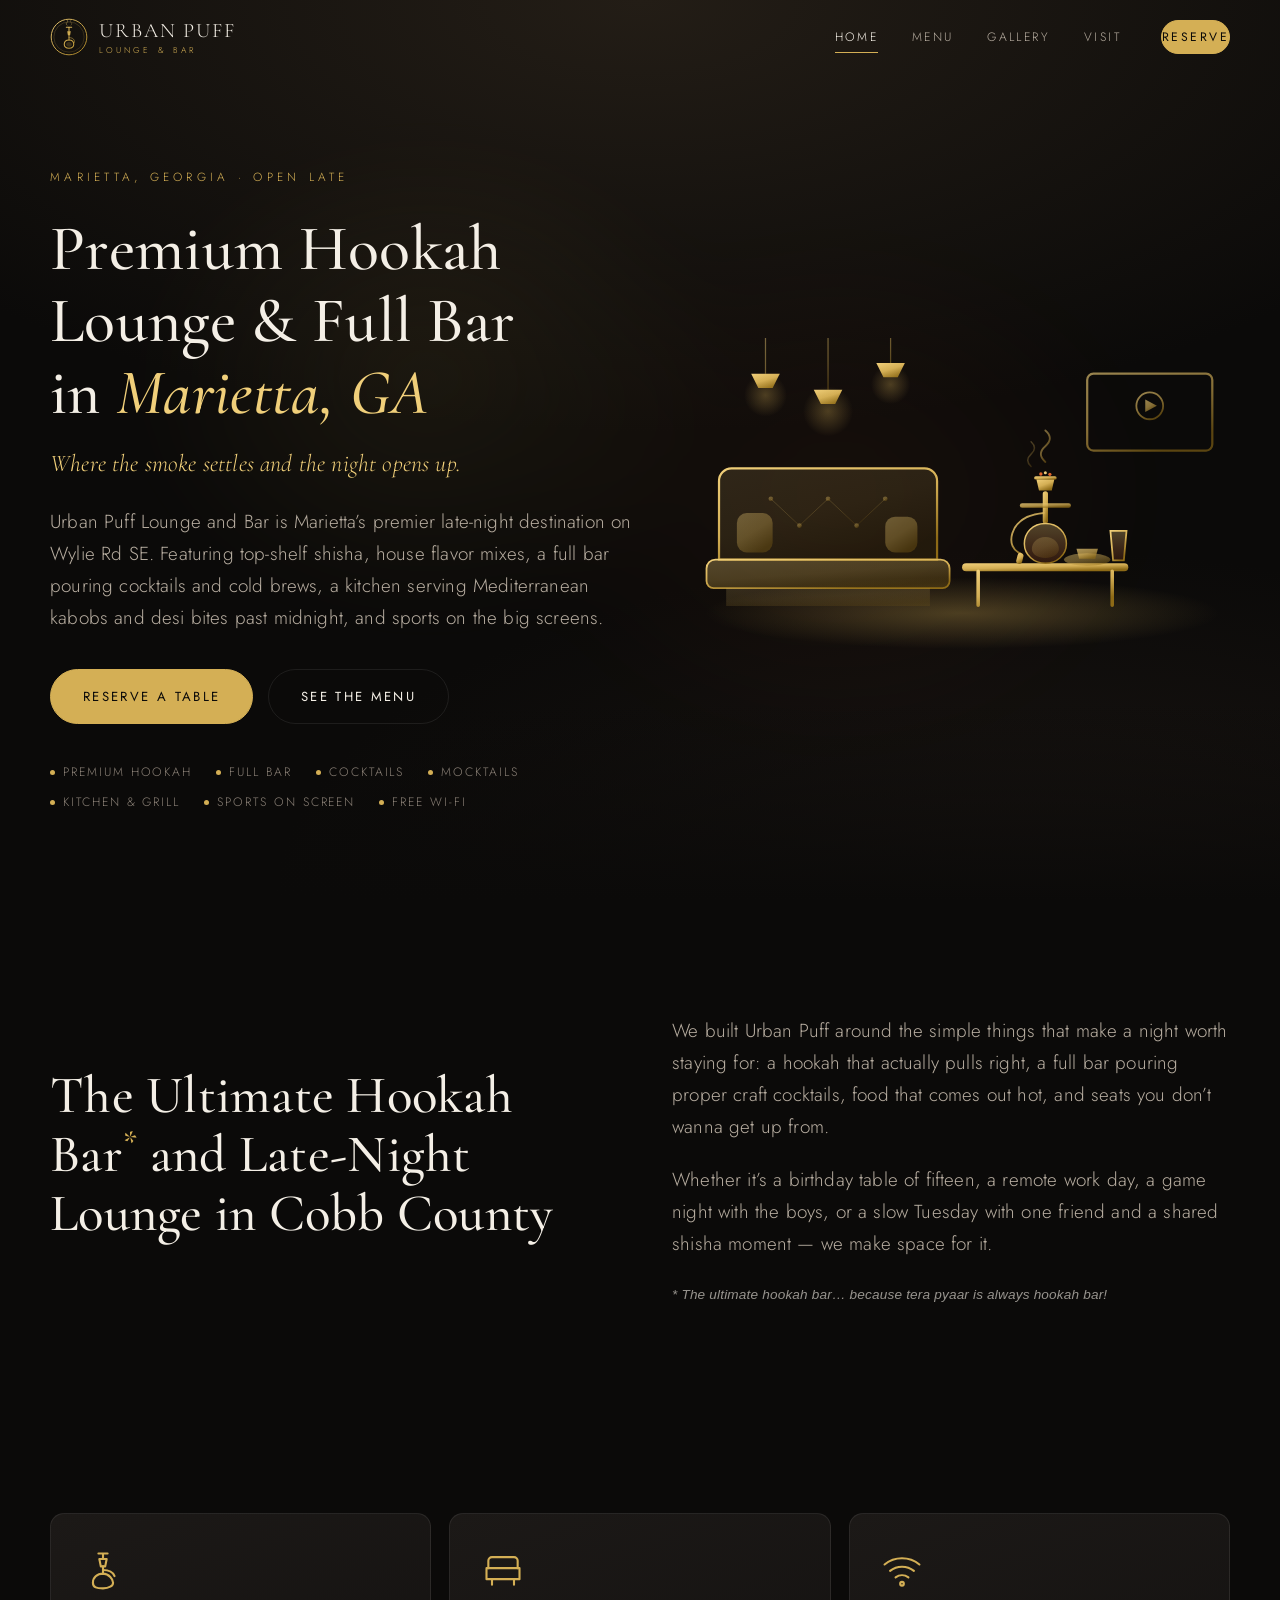
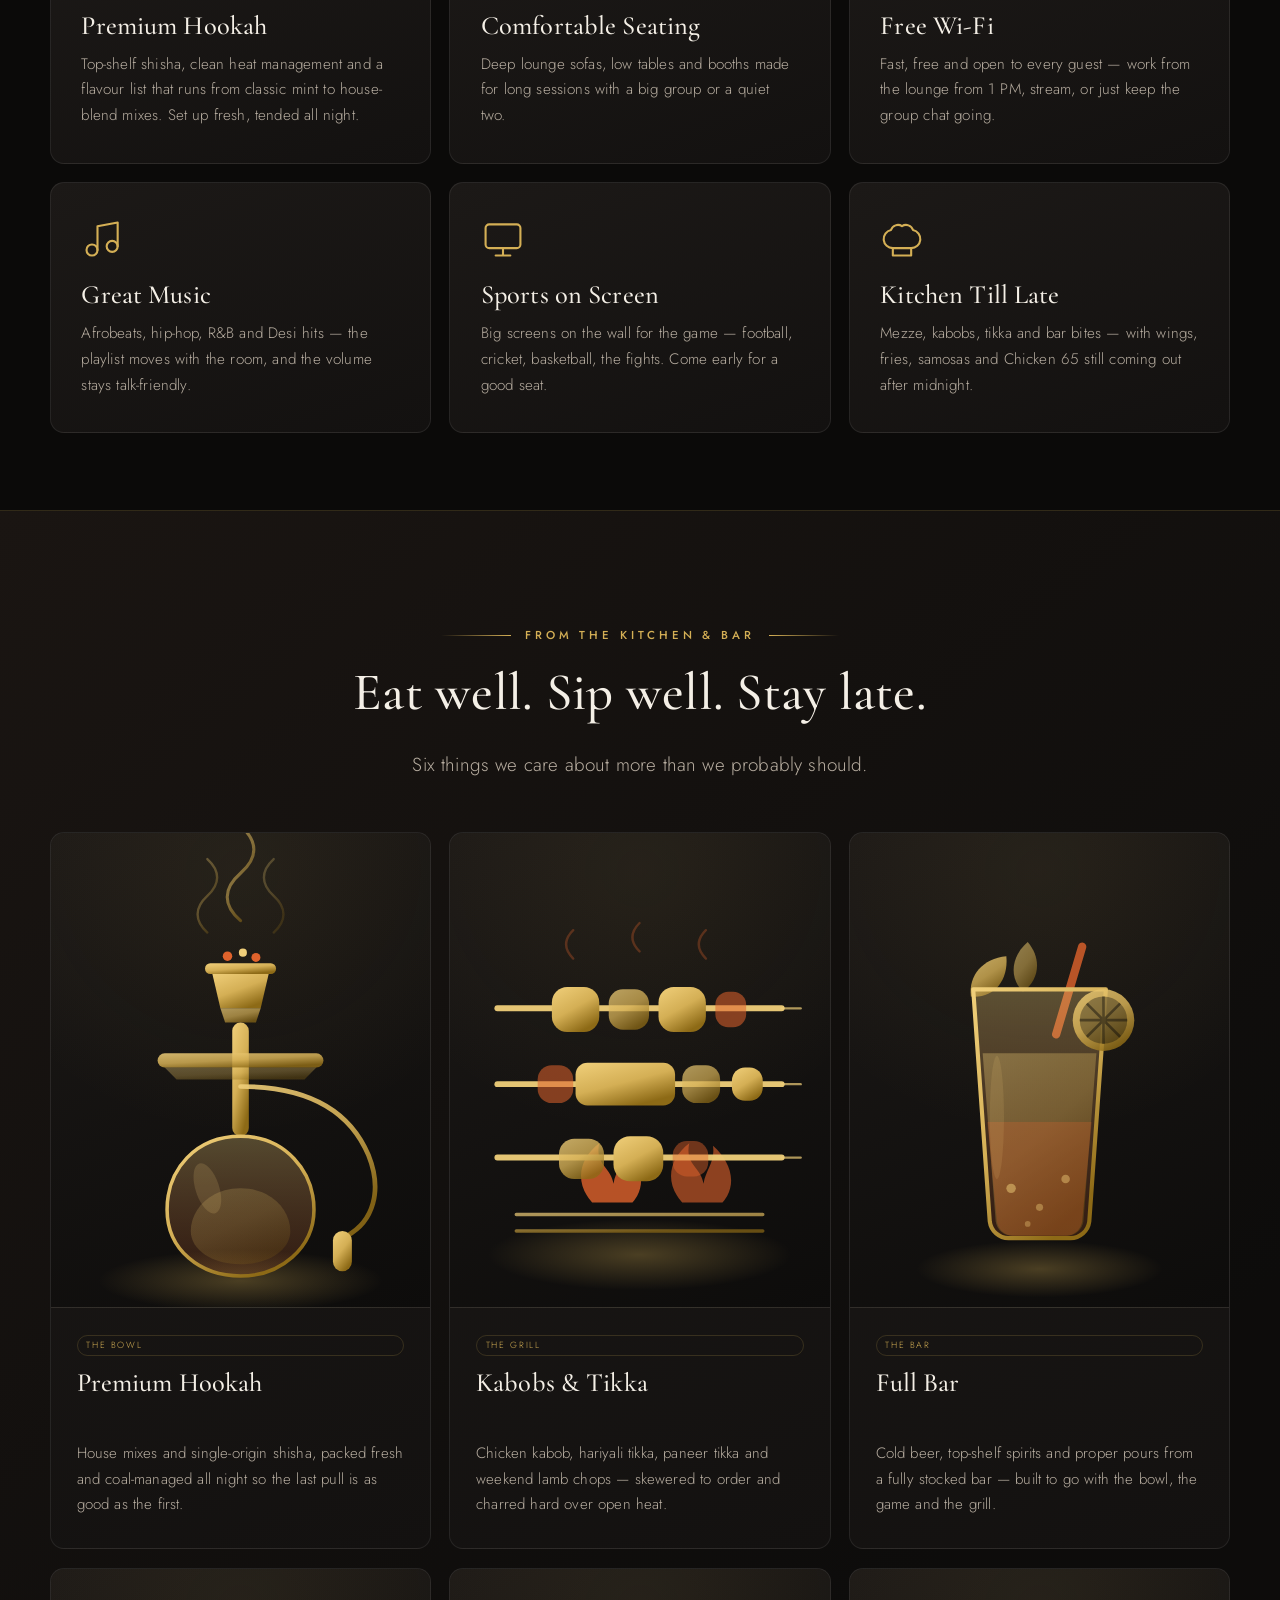
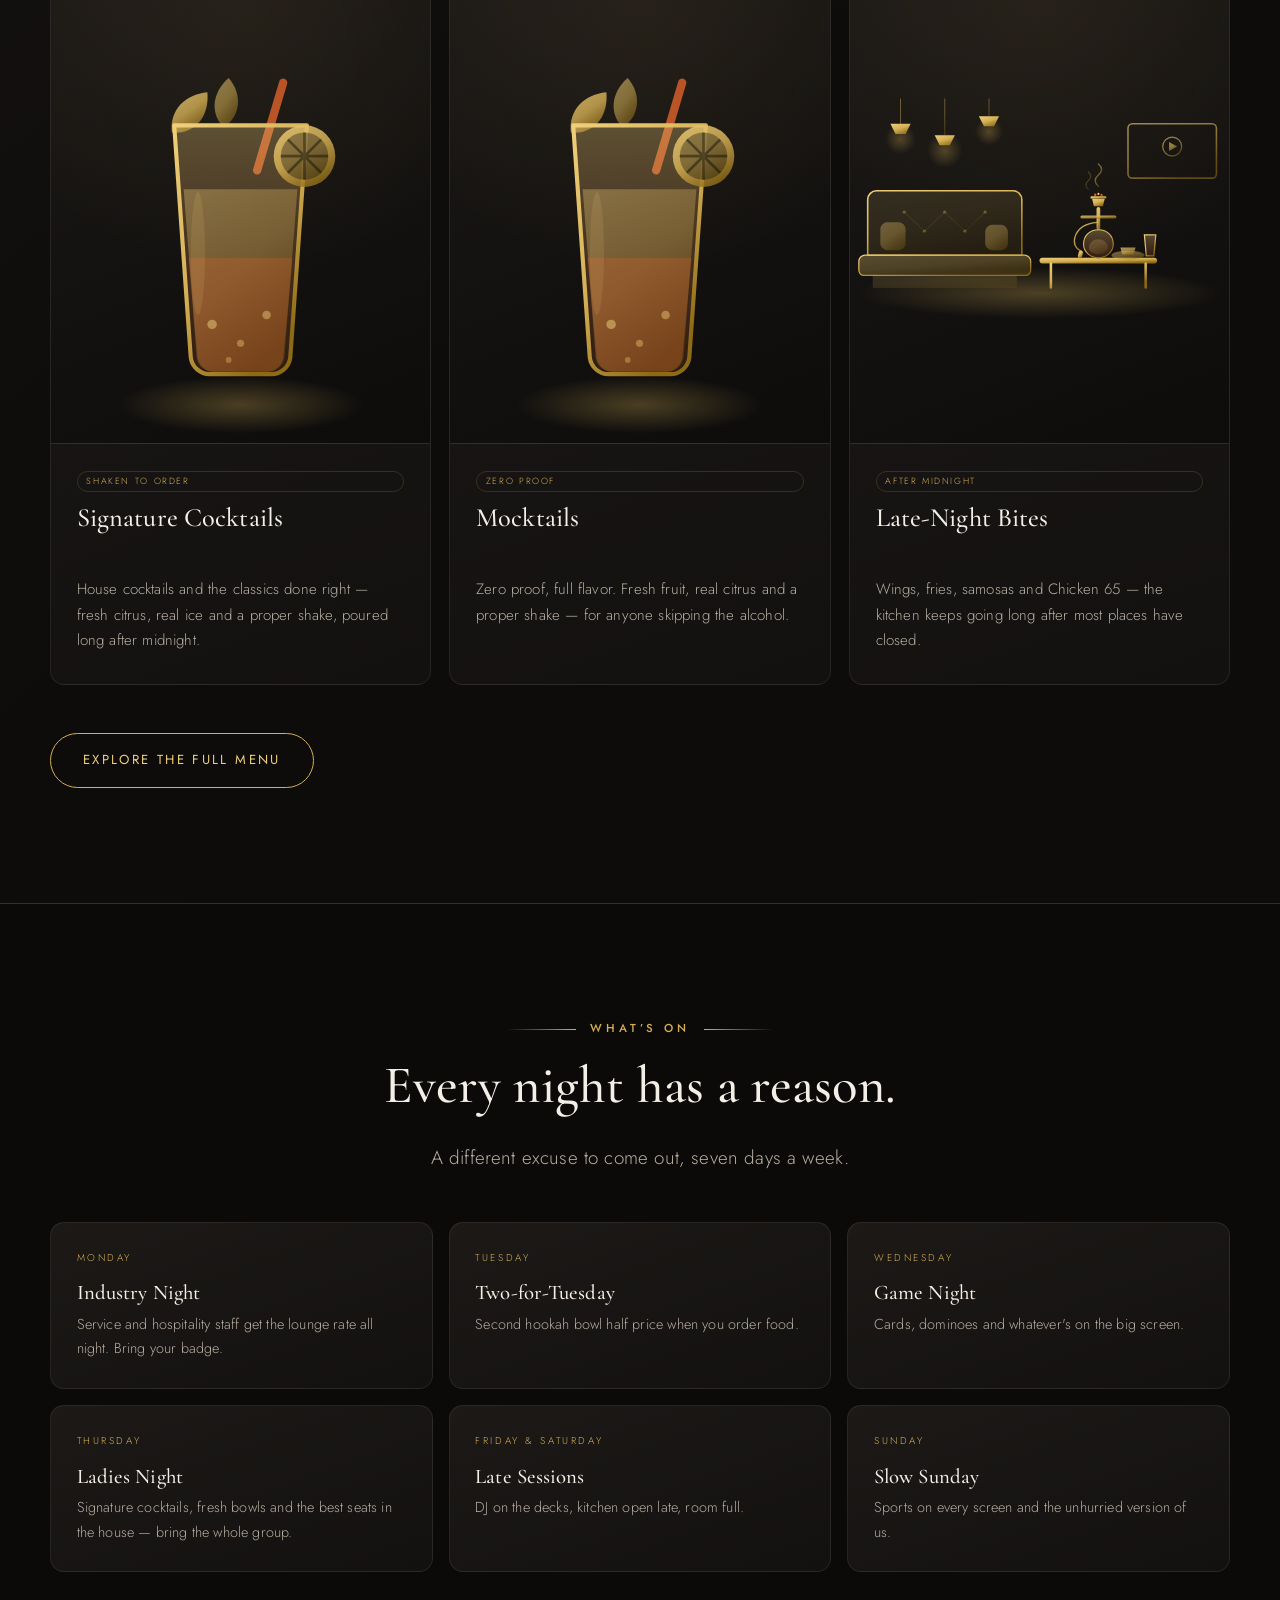
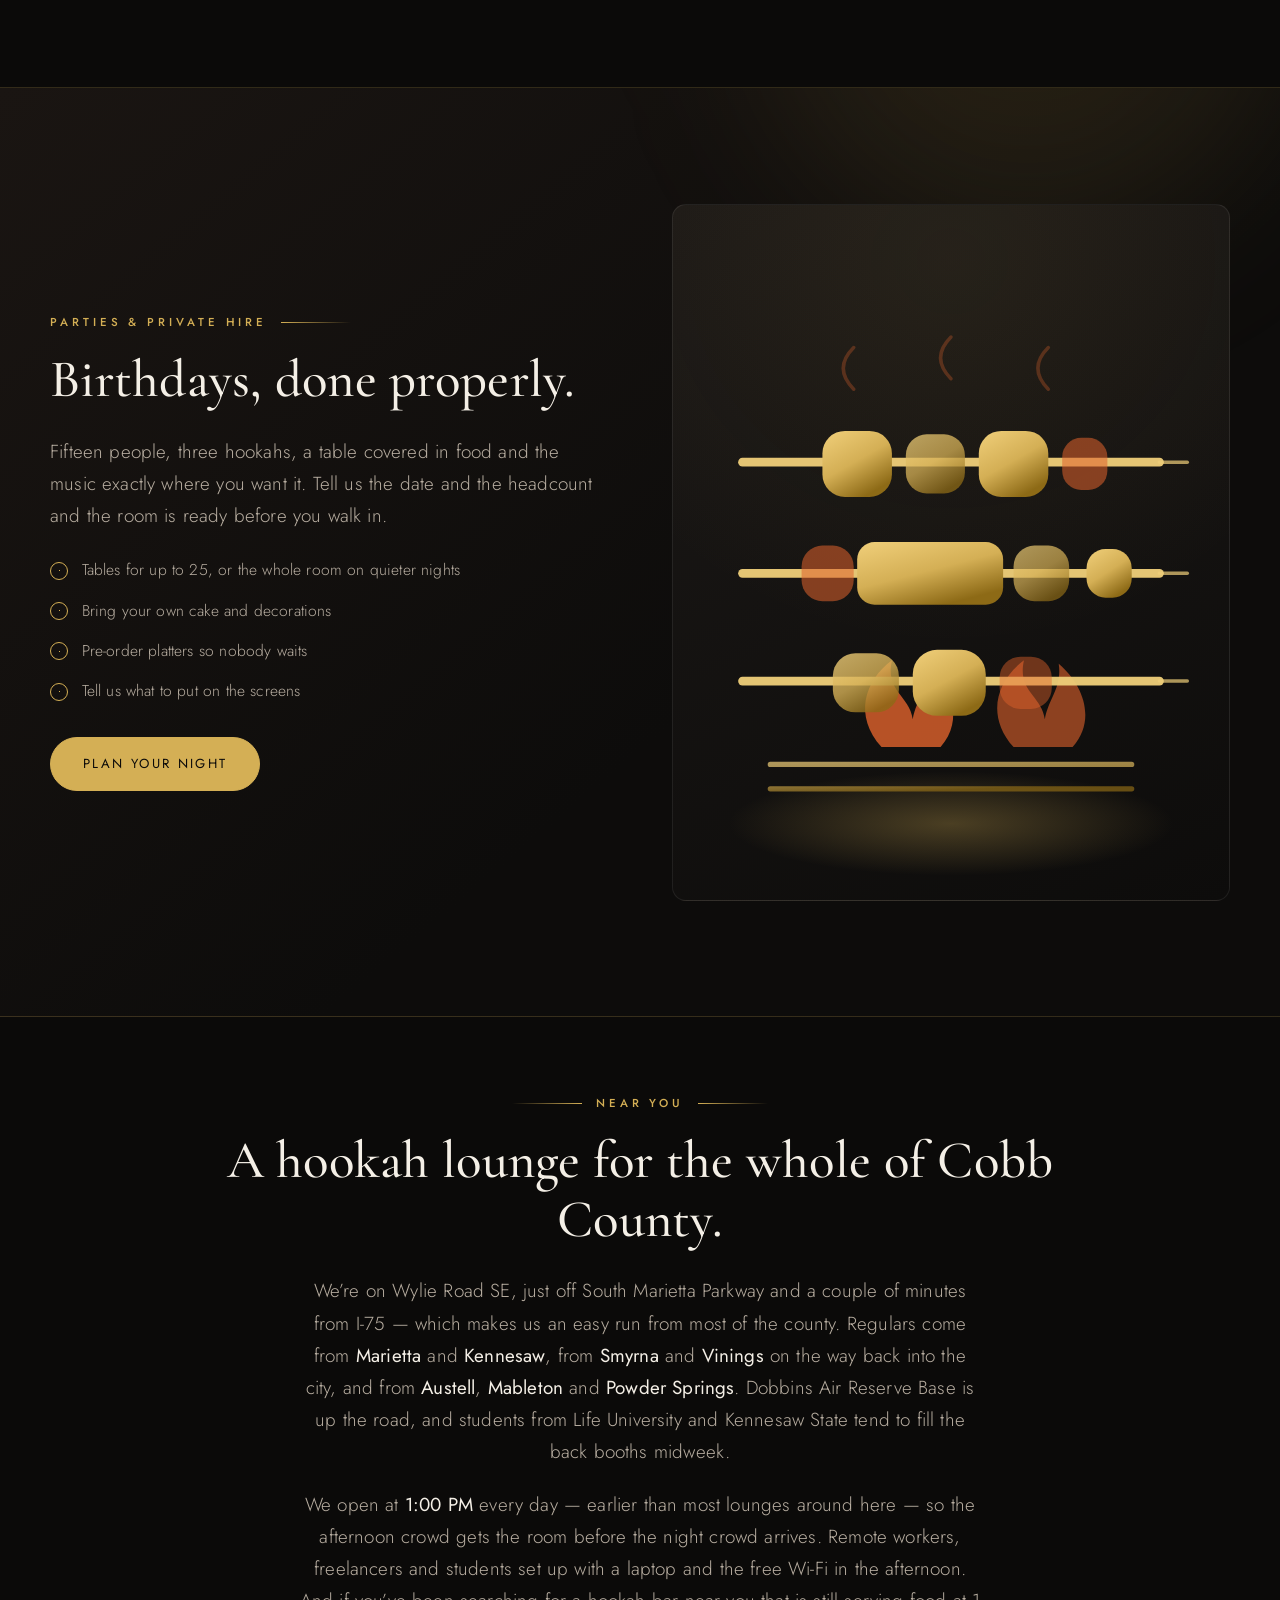
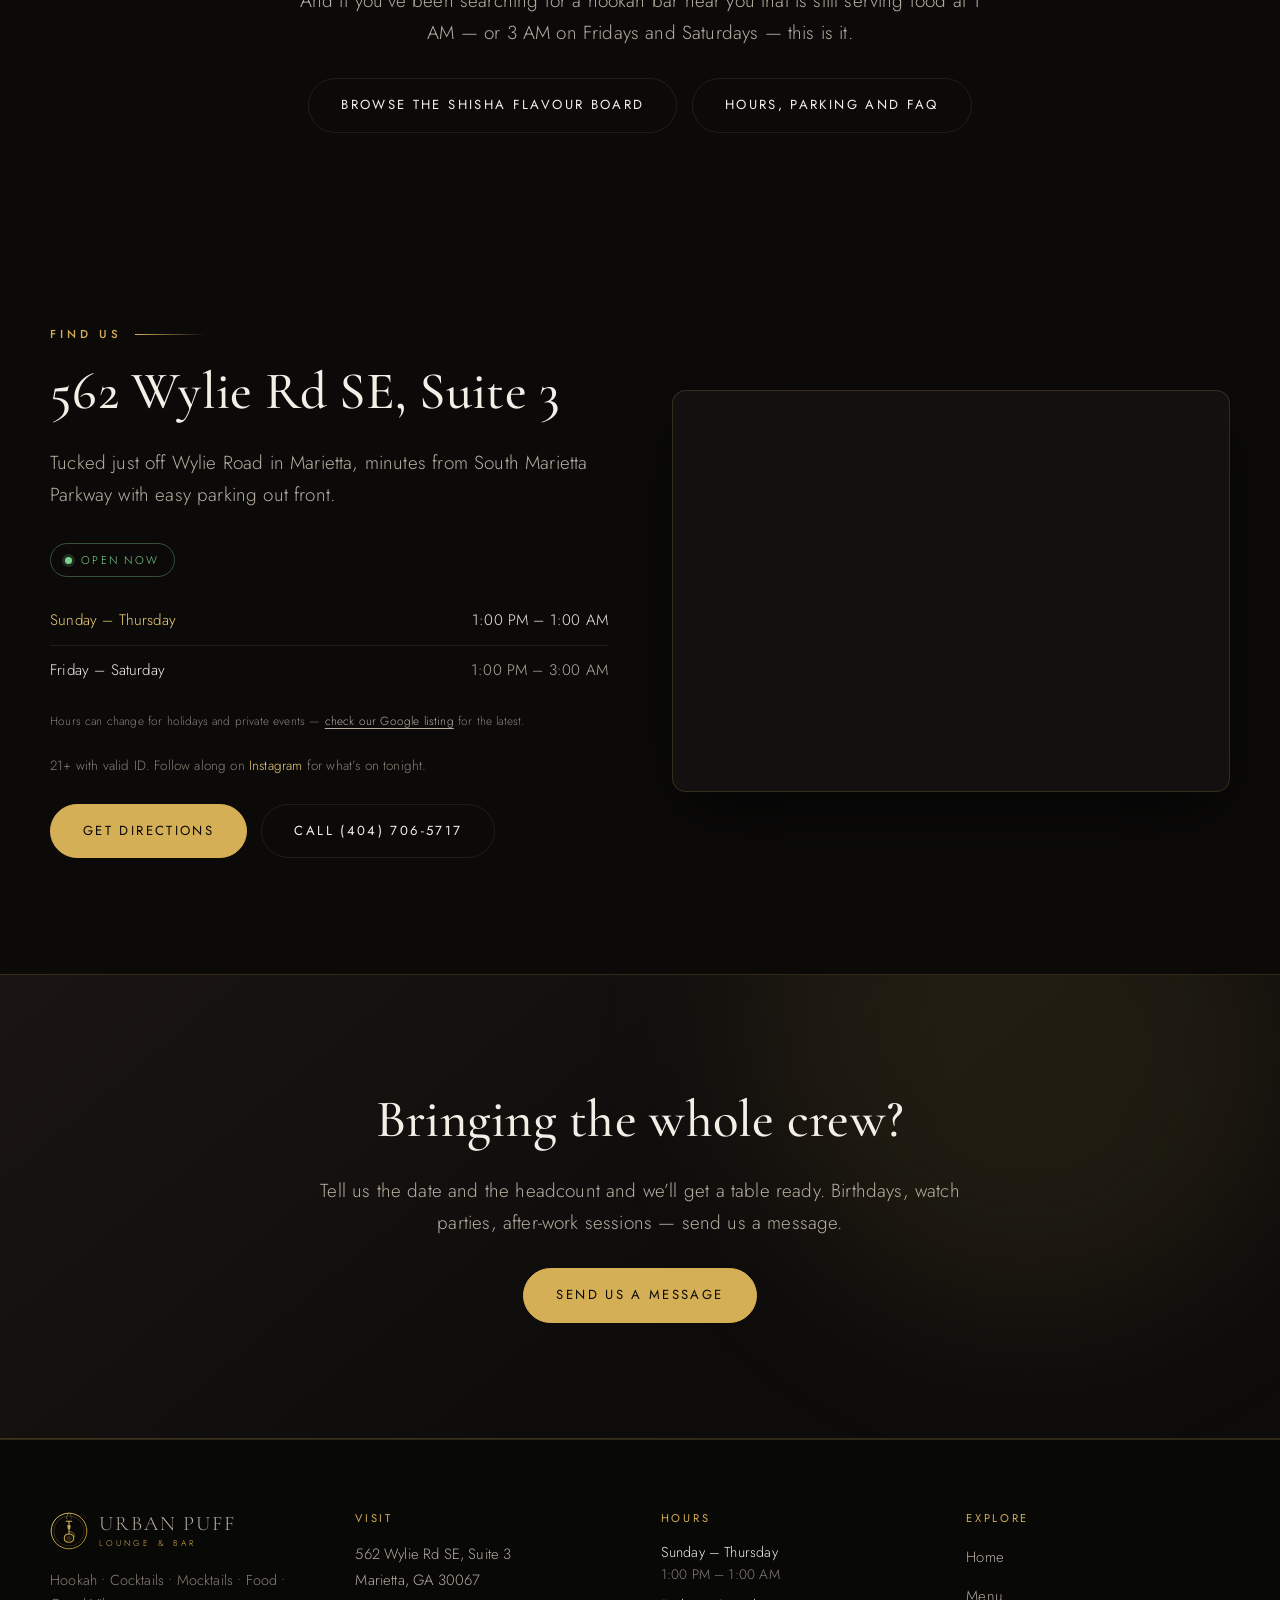
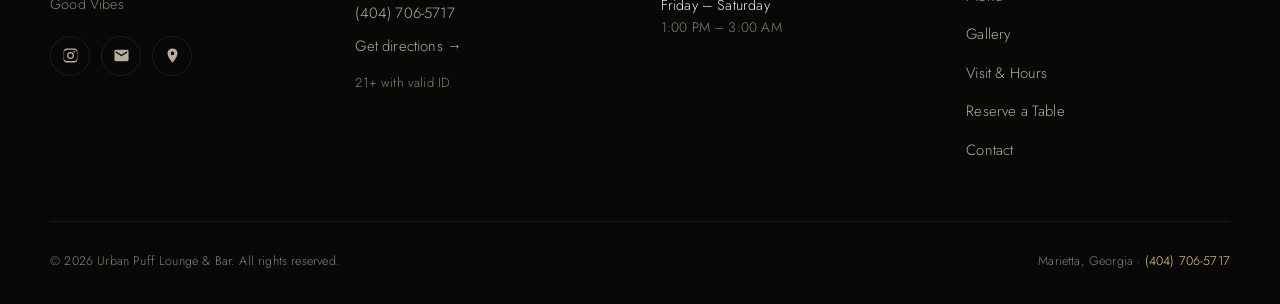
==== commit b6161bd4: "Light remote-work mentions" ====
--- a/index.html
+++ b/index.html
@@ -9,7 +9,7 @@
 <link rel="canonical" href="https://urbanpufflounge.com/">
 <meta name="theme-color" content="#0b0a09">
 <meta name="author" content="Urban Puff Lounge &amp; Bar">
-<meta name="keywords" content="Urban Puff Lounge &amp; Bar, Urban Puff Lounge and Bar, Urban Puff Marietta, hookah lounge Marietta GA, hookah bar near me, premium hookah lounge Atlanta, shisha Marietta, hookah and food Marietta, cocktail bar Marietta, mocktail bar Marietta, bar Marietta GA, late night bar Marietta, Cobb County hookah lounge">
+<meta name="keywords" content="Urban Puff Lounge &amp; Bar, Urban Puff Lounge and Bar, Urban Puff Marietta, hookah lounge Marietta GA, hookah bar near me, premium hookah lounge Atlanta, shisha Marietta, hookah and food Marietta, cocktail bar Marietta, mocktail bar Marietta, bar Marietta GA, late night bar Marietta, work from lounge Marietta, places to work remotely Marietta GA, free wifi Marietta, laptop friendly Marietta, Cobb County hookah lounge">
 
 <meta name="geo.region" content="US-GA">
 <meta name="geo.placename" content="Marietta, GA">
@@ -85,6 +85,7 @@
     {"@type":"LocationFeatureSpecification","name":"Mocktails","value":true},
     {"@type":"LocationFeatureSpecification","name":"Late-night food","value":true},
     {"@type":"LocationFeatureSpecification","name":"Free Wi-Fi","value":true},
+    {"@type":"LocationFeatureSpecification","name":"Laptop-friendly / remote work friendly","value":true},
     {"@type":"LocationFeatureSpecification","name":"Free parking","value":true},
     {"@type":"LocationFeatureSpecification","name":"Live sports on screen","value":true},
     {"@type":"LocationFeatureSpecification","name":"Group and private bookings","value":true},
@@ -195,88 +196,88 @@
         <img class="art__photo" src="assets/img/lounge.jpg" alt="Inside the Urban Puff lounge" loading="lazy"> -->
         <svg class="art__svg art__svg--wide" viewBox="0 0 600 340" role="img" preserveAspectRatio="xMidYMid meet" aria-hidden="true">
   <defs>
-    <linearGradient id="g-lo700" x1="0" y1="0" x2="0.6" y2="1">
+    <linearGradient id="g-lo926" x1="0" y1="0" x2="0.6" y2="1">
       <stop offset="0" stop-color="#f0cf7a"/>
       <stop offset="0.55" stop-color="#d4af55"/>
       <stop offset="1" stop-color="#8d6a16"/>
     </linearGradient>
-    <linearGradient id="glass-lo700" x1="0" y1="0" x2="0" y2="1">
+    <linearGradient id="glass-lo926" x1="0" y1="0" x2="0" y2="1">
       <stop offset="0" stop-color="#f0cf7a" stop-opacity=".30"/>
       <stop offset="1" stop-color="#e0632c" stop-opacity=".16"/>
     </linearGradient>
-    <radialGradient id="glow-lo700" cx="50%" cy="50%" r="50%">
+    <radialGradient id="glow-lo926" cx="50%" cy="50%" r="50%">
       <stop offset="0" stop-color="#d4af55" stop-opacity=".30"/>
       <stop offset="1" stop-color="#d4af55" stop-opacity="0"/>
     </radialGradient>
   </defs>
 
-  <ellipse cx="300" cy="308" rx="288" ry="40" fill="url(#glow-lo700)"/>
+  <ellipse cx="300" cy="308" rx="288" ry="40" fill="url(#glow-lo926)"/>
 
   <!-- screen on the back wall -->
   <g opacity=".62">
-    <rect x="440" y="40" width="140" height="86" rx="7" fill="none" stroke="url(#g-lo700)" stroke-width="2.5"/>
-    <path d="M440 110h140" stroke="url(#g-lo700)" stroke-width="1.2" opacity=".45"/>
-    <circle cx="510" cy="76" r="15" fill="none" stroke="url(#g-lo700)" stroke-width="2"/>
-    <path d="M505 69l13 7-13 7z" fill="url(#g-lo700)"/>
+    <rect x="440" y="40" width="140" height="86" rx="7" fill="none" stroke="url(#g-lo926)" stroke-width="2.5"/>
+    <path d="M440 110h140" stroke="url(#g-lo926)" stroke-width="1.2" opacity=".45"/>
+    <circle cx="510" cy="76" r="15" fill="none" stroke="url(#g-lo926)" stroke-width="2"/>
+    <path d="M505 69l13 7-13 7z" fill="url(#g-lo926)"/>
   </g>
 
   <!-- pendant lights over the booth -->
   <g>
-    <path d="M80 0v40M150 0v58M220 0v28" stroke="url(#g-lo700)" stroke-width="1.4" opacity=".45"/>
-    <path d="M64 40h32l-8 16H72z" fill="url(#g-lo700)"/>
-    <path d="M134 58h32l-8 16h-16z" fill="url(#g-lo700)"/>
-    <path d="M204 28h32l-8 16h-16z" fill="url(#g-lo700)"/>
-    <circle class="art-lamp" cx="80" cy="64" r="24" fill="url(#glow-lo700)"/>
-    <circle class="art-lamp" cx="150" cy="82" r="28" fill="url(#glow-lo700)"/>
-    <circle class="art-lamp" cx="220" cy="52" r="22" fill="url(#glow-lo700)"/>
+    <path d="M80 0v40M150 0v58M220 0v28" stroke="url(#g-lo926)" stroke-width="1.4" opacity=".45"/>
+    <path d="M64 40h32l-8 16H72z" fill="url(#g-lo926)"/>
+    <path d="M134 58h32l-8 16h-16z" fill="url(#g-lo926)"/>
+    <path d="M204 28h32l-8 16h-16z" fill="url(#g-lo926)"/>
+    <circle class="art-lamp" cx="80" cy="64" r="24" fill="url(#glow-lo926)"/>
+    <circle class="art-lamp" cx="150" cy="82" r="28" fill="url(#glow-lo926)"/>
+    <circle class="art-lamp" cx="220" cy="52" r="22" fill="url(#glow-lo926)"/>
   </g>
 
   <!-- banquette: back -->
-  <path d="M42 146h216a14 14 0 0114 14v88H28v-88a14 14 0 0114-14z" fill="url(#g-lo700)" opacity=".13"/>
-  <path d="M42 146h216a14 14 0 0114 14v88H28v-88a14 14 0 0114-14z" fill="none" stroke="url(#g-lo700)" stroke-width="2.5"/>
+  <path d="M42 146h216a14 14 0 0114 14v88H28v-88a14 14 0 0114-14z" fill="url(#g-lo926)" opacity=".13"/>
+  <path d="M42 146h216a14 14 0 0114 14v88H28v-88a14 14 0 0114-14z" fill="none" stroke="url(#g-lo926)" stroke-width="2.5"/>
   <!-- tufting -->
-  <g fill="url(#g-lo700)" opacity=".38">
+  <g fill="url(#g-lo926)" opacity=".38">
     <circle cx="86" cy="180" r="2.6"/><circle cx="150" cy="180" r="2.6"/><circle cx="214" cy="180" r="2.6"/>
     <circle cx="118" cy="210" r="2.6"/><circle cx="182" cy="210" r="2.6"/>
   </g>
-  <g stroke="url(#g-lo700)" stroke-width="1" opacity=".22">
+  <g stroke="url(#g-lo926)" stroke-width="1" opacity=".22">
     <path d="M86 180l32 30M150 180l-32 30M150 180l32 30M214 180l-32 30"/>
   </g>
   <!-- seat -->
   <path d="M24 248h252a10 10 0 0110 10v14a8 8 0 01-8 8H22a8 8 0 01-8-8v-14a10 10 0 0110-10z"
-        fill="url(#g-lo700)" opacity=".3"/>
+        fill="url(#g-lo926)" opacity=".3"/>
   <path d="M24 248h252a10 10 0 0110 10v14a8 8 0 01-8 8H22a8 8 0 01-8-8v-14a10 10 0 0110-10z"
-        fill="none" stroke="url(#g-lo700)" stroke-width="2"/>
+        fill="none" stroke="url(#g-lo926)" stroke-width="2"/>
   <!-- base -->
-  <path d="M36 280h228v20H36z" fill="url(#g-lo700)" opacity=".16"/>
-  <path d="M36 300h228" stroke="url(#g-lo700)" stroke-width="2" opacity=".5"/>
+  <path d="M36 280h228v20H36z" fill="url(#g-lo926)" opacity=".16"/>
+  <path d="M36 300h228" stroke="url(#g-lo926)" stroke-width="2" opacity=".5"/>
   <!-- cushions -->
-  <g fill="url(#g-lo700)" opacity=".34">
+  <g fill="url(#g-lo926)" opacity=".34">
     <rect x="48" y="196" width="40" height="44" rx="11"/>
     <rect x="214" y="200" width="36" height="40" rx="11"/>
   </g>
 
   <!-- low table -->
-  <rect x="300" y="252" width="186" height="9" rx="4.5" fill="url(#g-lo700)"/>
-  <path d="M318 261v38M468 261v38" stroke="url(#g-lo700)" stroke-width="4" stroke-linecap="round"/>
-  <path d="M318 299h150" stroke="url(#g-lo700)" stroke-width="2" opacity=".4"/>
+  <rect x="300" y="252" width="186" height="9" rx="4.5" fill="url(#g-lo926)"/>
+  <path d="M318 261v38M468 261v38" stroke="url(#g-lo926)" stroke-width="4" stroke-linecap="round"/>
+  <path d="M318 299h150" stroke="url(#g-lo926)" stroke-width="2" opacity=".4"/>
 
   <!-- hookah standing on the table -->
   <g transform="translate(368 122) scale(.42)">
-    <g class="art-smoke" stroke="url(#g-lo700)" fill="none" stroke-linecap="round">
+    <g class="art-smoke" stroke="url(#g-lo926)" fill="none" stroke-linecap="round">
       <path class="art-smoke__a" d="M60 40c-16-14-16-28 0-42s16-28 0-42" stroke-width="5" opacity=".5"/>
       <path class="art-smoke__b" d="M22 52c-12-11-12-22 0-33s12-22 0-33" stroke-width="4" opacity=".28"/>
     </g>
-    <path d="M36 86h48l-7 30H43z" fill="url(#g-lo700)"/>
-    <rect x="30" y="78" width="60" height="9" rx="4.5" fill="url(#g-lo700)"/>
-    <rect x="53" y="118" width="14" height="86" rx="7" fill="url(#g-lo700)"/>
-    <path d="M-2 150h124a6 6 0 010 12H-2a6 6 0 010-12z" fill="url(#g-lo700)" opacity=".8"/>
+    <path d="M36 86h48l-7 30H43z" fill="url(#g-lo926)"/>
+    <rect x="30" y="78" width="60" height="9" rx="4.5" fill="url(#g-lo926)"/>
+    <rect x="53" y="118" width="14" height="86" rx="7" fill="url(#g-lo926)"/>
+    <path d="M-2 150h124a6 6 0 010 12H-2a6 6 0 010-12z" fill="url(#g-lo926)" opacity=".8"/>
     <path d="M60 204c-34 0-56 24-56 54s26 52 56 52 56-22 56-52-22-54-56-54z"
-          fill="url(#glass-lo700)" stroke="url(#g-lo700)" stroke-width="4"/>
-    <path d="M60 240c-22 0-36 16-36 32 0 14 16 24 36 24s36-10 36-24c0-16-14-32-36-32z" fill="url(#g-lo700)" opacity=".22"/>
+          fill="url(#glass-lo926)" stroke="url(#g-lo926)" stroke-width="4"/>
+    <path d="M60 240c-22 0-36 16-36 32 0 14 16 24 36 24s36-10 36-24c0-16-14-32-36-32z" fill="url(#g-lo926)" opacity=".22"/>
     <!-- hose loops down to the left, toward the booth -->
-    <path d="M56 176c-46 4-74 22-84 54-8 26 2 46 22 54" fill="none" stroke="url(#g-lo700)" stroke-width="5" stroke-linecap="round" opacity=".85"/>
-    <rect x="-16" y="282" width="16" height="30" rx="8" fill="url(#g-lo700)" transform="rotate(14 -8 297)"/>
+    <path d="M56 176c-46 4-74 22-84 54-8 26 2 46 22 54" fill="none" stroke="url(#g-lo926)" stroke-width="5" stroke-linecap="round" opacity=".85"/>
+    <rect x="-16" y="282" width="16" height="30" rx="8" fill="url(#g-lo926)" transform="rotate(14 -8 297)"/>
     <g class="art-ember">
       <circle cx="48" cy="72" r="4.5" fill="#e0632c"/>
       <circle cx="60" cy="69" r="4" fill="#f0cf7a"/>
@@ -286,14 +287,14 @@
 
   <!-- plate and glass on the table -->
   <g>
-    <ellipse cx="440" cy="248" rx="26" ry="7" fill="url(#g-lo700)" opacity=".45"/>
-    <path d="M428 236h24l-3 11h-18z" fill="url(#g-lo700)" opacity=".7"/>
-    <path d="M466 216h18l-3 33h-12z" fill="url(#glass-lo700)" stroke="url(#g-lo700)" stroke-width="2"/>
-    <path d="M467 228h16" stroke="url(#g-lo700)" stroke-width="1.5" opacity=".6"/>
+    <ellipse cx="440" cy="248" rx="26" ry="7" fill="url(#g-lo926)" opacity=".45"/>
+    <path d="M428 236h24l-3 11h-18z" fill="url(#g-lo926)" opacity=".7"/>
+    <path d="M466 216h18l-3 33h-12z" fill="url(#glass-lo926)" stroke="url(#g-lo926)" stroke-width="2"/>
+    <path d="M467 228h16" stroke="url(#g-lo926)" stroke-width="1.5" opacity=".6"/>
   </g>
 
   <!-- floor -->
-  <path d="M0 300h600" stroke="url(#g-lo700)" stroke-width="1.5" opacity=".22"/>
+  <path d="M0 300h600" stroke="url(#g-lo926)" stroke-width="1.5" opacity=".22"/>
 </svg>
       </div>
     </div>
@@ -308,7 +309,7 @@
       </div>
       <div class="reveal">
         <p class="lede">We built Urban Puff around the simple things that make a night worth staying for: a hookah that actually pulls right, a full bar pouring proper craft cocktails, food that comes out hot, and seats you don’t wanna get up from.</p>
-        <p class="lede">Whether it’s a birthday table of fifteen, a game night with the guys, or a slow Tuesday with one friend and one bowl — the room makes space for it.</p>
+        <p class="lede">Whether it’s a birthday table of fifteen, a remote work day, a game night with the boys, or a slow Tuesday with one friend and a shared shisha moment — we make space for it.</p>
         <p class="footnote" id="hookah-bar-note">* The ultimate hookah bar… because tera pyaar is always hookah bar!</p>
       </div>
     </div>
@@ -331,7 +332,7 @@
       <article class="card reveal">
         <div class="card__icon"><svg viewBox="0 0 24 24" aria-hidden="true"><path d="M2.5 9a15 15 0 0119 0"/><path d="M5.5 12.5a10.5 10.5 0 0113 0"/><path d="M8.5 16a6 6 0 017 0"/><circle cx="12" cy="19.5" r="1"/></svg></div>
         <h3>Free Wi-Fi</h3>
-        <p>Fast, free and open to every guest — work late, stream, or just keep the group chat going.</p>
+        <p>Fast, free and open to every guest — work from the lounge from 1 PM, stream, or just keep the group chat going.</p>
       </article>
       <article class="card reveal">
         <div class="card__icon"><svg viewBox="0 0 24 24" aria-hidden="true"><path d="M9 18V5l11-2v13"/><circle cx="6" cy="18" r="3"/><circle cx="17" cy="16" r="3"/></svg></div>
@@ -367,52 +368,52 @@
         <img class="art__photo" src="assets/img/hookah.jpg" alt="Premium Hookah" loading="lazy"> -->
         <svg class="art__svg " viewBox="0 0 320 400" role="img" preserveAspectRatio="xMidYMid meet" aria-hidden="true">
   <defs>
-    <linearGradient id="g-ho711" x1="0" y1="0" x2="0.6" y2="1">
+    <linearGradient id="g-ho61" x1="0" y1="0" x2="0.6" y2="1">
       <stop offset="0" stop-color="#f0cf7a"/>
       <stop offset="0.55" stop-color="#d4af55"/>
       <stop offset="1" stop-color="#8d6a16"/>
     </linearGradient>
-    <linearGradient id="glass-ho711" x1="0" y1="0" x2="0" y2="1">
+    <linearGradient id="glass-ho61" x1="0" y1="0" x2="0" y2="1">
       <stop offset="0" stop-color="#f0cf7a" stop-opacity=".30"/>
       <stop offset="1" stop-color="#e0632c" stop-opacity=".16"/>
     </linearGradient>
-    <radialGradient id="glow-ho711" cx="50%" cy="50%" r="50%">
+    <radialGradient id="glow-ho61" cx="50%" cy="50%" r="50%">
       <stop offset="0" stop-color="#d4af55" stop-opacity=".30"/>
       <stop offset="1" stop-color="#d4af55" stop-opacity="0"/>
     </radialGradient>
   </defs>
 
-  <ellipse cx="160" cy="378" rx="120" ry="26" fill="url(#glow-ho711)"/>
+  <ellipse cx="160" cy="378" rx="120" ry="26" fill="url(#glow-ho61)"/>
 
   <!-- smoke -->
-  <g class="art-smoke" stroke="url(#g-ho711)" fill="none" stroke-linecap="round">
+  <g class="art-smoke" stroke="url(#g-ho61)" fill="none" stroke-linecap="round">
     <path class="art-smoke__a" d="M160 74c-15-13-15-27 0-40s15-27 0-40" stroke-width="2.6" opacity=".55"/>
     <path class="art-smoke__b" d="M132 84c-11-10-11-21 0-31s11-21 0-31" stroke-width="2" opacity=".34"/>
     <path class="art-smoke__c" d="M188 84c11-10 11-21 0-31s-11-21 0-31" stroke-width="2" opacity=".26"/>
   </g>
 
   <!-- bowl -->
-  <path d="M136 118h48l-7 30h-34z" fill="url(#g-ho711)"/>
-  <rect x="130" y="110" width="60" height="9" rx="4.5" fill="url(#g-ho711)"/>
-  <path d="M143 148h34l-4 12h-26z" fill="url(#g-ho711)" opacity=".7"/>
+  <path d="M136 118h48l-7 30h-34z" fill="url(#g-ho61)"/>
+  <rect x="130" y="110" width="60" height="9" rx="4.5" fill="url(#g-ho61)"/>
+  <path d="M143 148h34l-4 12h-26z" fill="url(#g-ho61)" opacity=".7"/>
 
   <!-- stem -->
-  <rect x="153" y="160" width="14" height="96" rx="7" fill="url(#g-ho711)"/>
+  <rect x="153" y="160" width="14" height="96" rx="7" fill="url(#g-ho61)"/>
   <!-- plate -->
-  <path d="M96 186h128a6 6 0 010 12H96a6 6 0 010-12z" fill="url(#g-ho711)" opacity=".85"/>
-  <path d="M96 198h128l-10 10H106z" fill="url(#g-ho711)" opacity=".35"/>
+  <path d="M96 186h128a6 6 0 010 12H96a6 6 0 010-12z" fill="url(#g-ho61)" opacity=".85"/>
+  <path d="M96 198h128l-10 10H106z" fill="url(#g-ho61)" opacity=".35"/>
 
   <!-- vase -->
   <path d="M160 256c-38 0-62 28-62 62s28 56 62 56 62-24 62-56-24-62-62-62z"
-        fill="url(#glass-ho711)" stroke="url(#g-ho711)" stroke-width="3"/>
+        fill="url(#glass-ho61)" stroke="url(#g-ho61)" stroke-width="3"/>
   <path d="M160 300c-26 0-42 18-42 36 0 16 18 28 42 28s42-12 42-28c0-18-16-36-42-36z"
-        fill="url(#g-ho711)" opacity=".20"/>
+        fill="url(#g-ho61)" opacity=".20"/>
   <ellipse class="art-shine" cx="132" cy="300" rx="10" ry="22" fill="#f0cf7a" opacity=".16" transform="rotate(-18 132 300)"/>
 
   <!-- hose -->
   <path class="art-hose" d="M160 214c56 0 92 20 108 58 12 30 4 56-18 68"
-        fill="none" stroke="url(#g-ho711)" stroke-width="4" stroke-linecap="round" opacity=".9"/>
-  <rect x="238" y="336" width="16" height="34" rx="8" fill="url(#g-ho711)"/>
+        fill="none" stroke="url(#g-ho61)" stroke-width="4" stroke-linecap="round" opacity=".9"/>
+  <rect x="238" y="336" width="16" height="34" rx="8" fill="url(#g-ho61)"/>
 
   <!-- coals -->
   <g class="art-ember">
@@ -434,22 +435,22 @@
         <img class="art__photo" src="assets/img/grill.jpg" alt="Kabobs &amp; Tikka" loading="lazy"> -->
         <svg class="art__svg " viewBox="0 0 320 400" role="img" preserveAspectRatio="xMidYMid meet" aria-hidden="true">
   <defs>
-    <linearGradient id="g-gr107" x1="0" y1="0" x2="0.6" y2="1">
+    <linearGradient id="g-gr149" x1="0" y1="0" x2="0.6" y2="1">
       <stop offset="0" stop-color="#f0cf7a"/>
       <stop offset="0.55" stop-color="#d4af55"/>
       <stop offset="1" stop-color="#8d6a16"/>
     </linearGradient>
-    <linearGradient id="glass-gr107" x1="0" y1="0" x2="0" y2="1">
+    <linearGradient id="glass-gr149" x1="0" y1="0" x2="0" y2="1">
       <stop offset="0" stop-color="#f0cf7a" stop-opacity=".30"/>
       <stop offset="1" stop-color="#e0632c" stop-opacity=".16"/>
     </linearGradient>
-    <radialGradient id="glow-gr107" cx="50%" cy="50%" r="50%">
+    <radialGradient id="glow-gr149" cx="50%" cy="50%" r="50%">
       <stop offset="0" stop-color="#d4af55" stop-opacity=".30"/>
       <stop offset="1" stop-color="#d4af55" stop-opacity="0"/>
     </radialGradient>
   </defs>
 
-  <ellipse cx="160" cy="356" rx="128" ry="30" fill="url(#glow-gr107)"/>
+  <ellipse cx="160" cy="356" rx="128" ry="30" fill="url(#glow-gr149)"/>
 
   <!-- flames -->
   <g class="art-flame">
@@ -460,7 +461,7 @@
   </g>
 
   <!-- grill bars -->
-  <g stroke="url(#g-gr107)" stroke-width="3" stroke-linecap="round" opacity=".7">
+  <g stroke="url(#g-gr149)" stroke-width="3" stroke-linecap="round" opacity=".7">
     <path d="M56 322h208M56 336h208"/>
   </g>
 
@@ -468,9 +469,9 @@
   <g class="art-skewer art-skewer--a">
     <path d="M40 148h240" stroke="#f0cf7a" stroke-width="5" stroke-linecap="round" opacity=".95"/>
     <path d="M280 148l16 0" stroke="#f0cf7a" stroke-width="2" stroke-linecap="round" opacity=".7"/>
-    <rect x="86" y="130" width="40" height="38" rx="13" fill="url(#g-gr107)"/>
-    <rect x="134" y="132" width="34" height="34" rx="12" fill="url(#g-gr107)" opacity=".75"/>
-    <rect x="176" y="130" width="40" height="38" rx="13" fill="url(#g-gr107)"/>
+    <rect x="86" y="130" width="40" height="38" rx="13" fill="url(#g-gr149)"/>
+    <rect x="134" y="132" width="34" height="34" rx="12" fill="url(#g-gr149)" opacity=".75"/>
+    <rect x="176" y="130" width="40" height="38" rx="13" fill="url(#g-gr149)"/>
     <rect x="224" y="134" width="26" height="30" rx="11" fill="#e0632c" opacity=".55"/>
   </g>
 
@@ -479,17 +480,17 @@
     <path d="M40 212h240" stroke="#f0cf7a" stroke-width="5" stroke-linecap="round" opacity=".95"/>
     <path d="M280 212l16 0" stroke="#f0cf7a" stroke-width="2" stroke-linecap="round" opacity=".7"/>
     <rect x="74" y="196" width="30" height="32" rx="12" fill="#e0632c" opacity=".55"/>
-    <path d="M116 194h64a10 10 0 0110 10v16a10 10 0 01-10 10h-64a10 10 0 01-10-10v-16a10 10 0 0110-10z" fill="url(#g-gr107)"/>
-    <rect x="196" y="196" width="32" height="32" rx="12" fill="url(#g-gr107)" opacity=".7"/>
-    <rect x="238" y="198" width="26" height="28" rx="11" fill="url(#g-gr107)"/>
+    <path d="M116 194h64a10 10 0 0110 10v16a10 10 0 01-10 10h-64a10 10 0 01-10-10v-16a10 10 0 0110-10z" fill="url(#g-gr149)"/>
+    <rect x="196" y="196" width="32" height="32" rx="12" fill="url(#g-gr149)" opacity=".7"/>
+    <rect x="238" y="198" width="26" height="28" rx="11" fill="url(#g-gr149)"/>
   </g>
 
   <!-- skewer 3 -->
   <g class="art-skewer art-skewer--c">
     <path d="M40 274h240" stroke="#f0cf7a" stroke-width="5" stroke-linecap="round" opacity=".95"/>
     <path d="M280 274l16 0" stroke="#f0cf7a" stroke-width="2" stroke-linecap="round" opacity=".7"/>
-    <rect x="92" y="258" width="38" height="34" rx="13" fill="url(#g-gr107)" opacity=".8"/>
-    <rect x="138" y="256" width="42" height="38" rx="14" fill="url(#g-gr107)"/>
+    <rect x="92" y="258" width="38" height="34" rx="13" fill="url(#g-gr149)" opacity=".8"/>
+    <rect x="138" y="256" width="42" height="38" rx="14" fill="url(#g-gr149)"/>
     <rect x="188" y="260" width="30" height="30" rx="12" fill="#e0632c" opacity=".45"/>
   </g>
 
@@ -513,39 +514,39 @@
         <img class="art__photo" src="assets/img/fullbar.jpg" alt="Full Bar" loading="lazy"> -->
         <svg class="art__svg " viewBox="0 0 320 400" role="img" preserveAspectRatio="xMidYMid meet" aria-hidden="true">
   <defs>
-    <linearGradient id="g-mo195" x1="0" y1="0" x2="0.6" y2="1">
+    <linearGradient id="g-mo937" x1="0" y1="0" x2="0.6" y2="1">
       <stop offset="0" stop-color="#f0cf7a"/>
       <stop offset="0.55" stop-color="#d4af55"/>
       <stop offset="1" stop-color="#8d6a16"/>
     </linearGradient>
-    <linearGradient id="glass-mo195" x1="0" y1="0" x2="0" y2="1">
+    <linearGradient id="glass-mo937" x1="0" y1="0" x2="0" y2="1">
       <stop offset="0" stop-color="#f0cf7a" stop-opacity=".30"/>
       <stop offset="1" stop-color="#e0632c" stop-opacity=".16"/>
     </linearGradient>
-    <radialGradient id="glow-mo195" cx="50%" cy="50%" r="50%">
+    <radialGradient id="glow-mo937" cx="50%" cy="50%" r="50%">
       <stop offset="0" stop-color="#d4af55" stop-opacity=".30"/>
       <stop offset="1" stop-color="#d4af55" stop-opacity="0"/>
     </radialGradient>
   </defs>
 
-  <ellipse cx="160" cy="368" rx="104" ry="24" fill="url(#glow-mo195)"/>
+  <ellipse cx="160" cy="368" rx="104" ry="24" fill="url(#glow-mo937)"/>
 
   <!-- straw -->
   <path d="M196 96l-22 74" stroke="#e0632c" stroke-width="7" stroke-linecap="round" opacity=".8"/>
 
   <!-- mint -->
   <g class="art-mint">
-    <path d="M132 104c-20 2-32 16-30 34 18 2 32-12 30-34z" fill="url(#g-mo195)" opacity=".8"/>
-    <path d="M150 92c-14 12-16 30-4 42 14-10 16-28 4-42z" fill="url(#g-mo195)" opacity=".55"/>
+    <path d="M132 104c-20 2-32 16-30 34 18 2 32-12 30-34z" fill="url(#g-mo937)" opacity=".8"/>
+    <path d="M150 92c-14 12-16 30-4 42 14-10 16-28 4-42z" fill="url(#g-mo937)" opacity=".55"/>
   </g>
 
   <!-- glass -->
   <path d="M104 132h112l-14 196a16 16 0 01-16 14h-52a16 16 0 01-16-14z"
-        fill="url(#glass-mo195)" stroke="url(#g-mo195)" stroke-width="3.5" stroke-linejoin="round"/>
+        fill="url(#glass-mo937)" stroke="url(#g-mo937)" stroke-width="3.5" stroke-linejoin="round"/>
   <!-- liquid -->
-  <path d="M112 186h96l-11 142a14 14 0 01-14 12h-46a14 14 0 01-14-12z" fill="url(#g-mo195)" opacity=".34"/>
+  <path d="M112 186h96l-11 142a14 14 0 01-14 12h-46a14 14 0 01-14-12z" fill="url(#g-mo937)" opacity=".34"/>
   <path d="M116 244h88l-8 84a14 14 0 01-14 12h-44a14 14 0 01-14-12z" fill="#e0632c" opacity=".26"/>
-  <path d="M112 186h96" stroke="url(#g-mo195)" stroke-width="2.5" opacity=".8"/>
+  <path d="M112 186h96" stroke="url(#g-mo937)" stroke-width="2.5" opacity=".8"/>
 
   <!-- bubbles -->
   <g class="art-bubbles" fill="#f0cf7a">
@@ -557,7 +558,7 @@
 
   <!-- citrus wheel -->
   <g transform="translate(214 158)">
-    <circle r="26" fill="url(#g-mo195)" opacity=".85"/>
+    <circle r="26" fill="url(#g-mo937)" opacity=".85"/>
     <circle r="20" fill="#0b0a09" opacity=".35"/>
     <g stroke="#0b0a09" stroke-width="2.2" opacity=".45">
       <path d="M0-20V20M-20 0H20M-14-14l28 28M14-14l-28 28"/>
@@ -578,39 +579,39 @@
         <img class="art__photo" src="assets/img/cocktail.jpg" alt="Signature Cocktails" loading="lazy"> -->
         <svg class="art__svg " viewBox="0 0 320 400" role="img" preserveAspectRatio="xMidYMid meet" aria-hidden="true">
   <defs>
-    <linearGradient id="g-mo522" x1="0" y1="0" x2="0.6" y2="1">
+    <linearGradient id="g-mo386" x1="0" y1="0" x2="0.6" y2="1">
       <stop offset="0" stop-color="#f0cf7a"/>
       <stop offset="0.55" stop-color="#d4af55"/>
       <stop offset="1" stop-color="#8d6a16"/>
     </linearGradient>
-    <linearGradient id="glass-mo522" x1="0" y1="0" x2="0" y2="1">
+    <linearGradient id="glass-mo386" x1="0" y1="0" x2="0" y2="1">
       <stop offset="0" stop-color="#f0cf7a" stop-opacity=".30"/>
       <stop offset="1" stop-color="#e0632c" stop-opacity=".16"/>
     </linearGradient>
-    <radialGradient id="glow-mo522" cx="50%" cy="50%" r="50%">
+    <radialGradient id="glow-mo386" cx="50%" cy="50%" r="50%">
       <stop offset="0" stop-color="#d4af55" stop-opacity=".30"/>
       <stop offset="1" stop-color="#d4af55" stop-opacity="0"/>
     </radialGradient>
   </defs>
 
-  <ellipse cx="160" cy="368" rx="104" ry="24" fill="url(#glow-mo522)"/>
+  <ellipse cx="160" cy="368" rx="104" ry="24" fill="url(#glow-mo386)"/>
 
   <!-- straw -->
   <path d="M196 96l-22 74" stroke="#e0632c" stroke-width="7" stroke-linecap="round" opacity=".8"/>
 
   <!-- mint -->
   <g class="art-mint">
-    <path d="M132 104c-20 2-32 16-30 34 18 2 32-12 30-34z" fill="url(#g-mo522)" opacity=".8"/>
-    <path d="M150 92c-14 12-16 30-4 42 14-10 16-28 4-42z" fill="url(#g-mo522)" opacity=".55"/>
+    <path d="M132 104c-20 2-32 16-30 34 18 2 32-12 30-34z" fill="url(#g-mo386)" opacity=".8"/>
+    <path d="M150 92c-14 12-16 30-4 42 14-10 16-28 4-42z" fill="url(#g-mo386)" opacity=".55"/>
   </g>
 
   <!-- glass -->
   <path d="M104 132h112l-14 196a16 16 0 01-16 14h-52a16 16 0 01-16-14z"
-        fill="url(#glass-mo522)" stroke="url(#g-mo522)" stroke-width="3.5" stroke-linejoin="round"/>
+        fill="url(#glass-mo386)" stroke="url(#g-mo386)" stroke-width="3.5" stroke-linejoin="round"/>
   <!-- liquid -->
-  <path d="M112 186h96l-11 142a14 14 0 01-14 12h-46a14 14 0 01-14-12z" fill="url(#g-mo522)" opacity=".34"/>
+  <path d="M112 186h96l-11 142a14 14 0 01-14 12h-46a14 14 0 01-14-12z" fill="url(#g-mo386)" opacity=".34"/>
   <path d="M116 244h88l-8 84a14 14 0 01-14 12h-44a14 14 0 01-14-12z" fill="#e0632c" opacity=".26"/>
-  <path d="M112 186h96" stroke="url(#g-mo522)" stroke-width="2.5" opacity=".8"/>
+  <path d="M112 186h96" stroke="url(#g-mo386)" stroke-width="2.5" opacity=".8"/>
 
   <!-- bubbles -->
   <g class="art-bubbles" fill="#f0cf7a">
@@ -622,7 +623,7 @@
 
   <!-- citrus wheel -->
   <g transform="translate(214 158)">
-    <circle r="26" fill="url(#g-mo522)" opacity=".85"/>
+    <circle r="26" fill="url(#g-mo386)" opacity=".85"/>
     <circle r="20" fill="#0b0a09" opacity=".35"/>
     <g stroke="#0b0a09" stroke-width="2.2" opacity=".45">
       <path d="M0-20V20M-20 0H20M-14-14l28 28M14-14l-28 28"/>
@@ -643,39 +644,39 @@
         <img class="art__photo" src="assets/img/mocktail.jpg" alt="Mocktails" loading="lazy"> -->
         <svg class="art__svg " viewBox="0 0 320 400" role="img" preserveAspectRatio="xMidYMid meet" aria-hidden="true">
   <defs>
-    <linearGradient id="g-mo956" x1="0" y1="0" x2="0.6" y2="1">
+    <linearGradient id="g-mo891" x1="0" y1="0" x2="0.6" y2="1">
       <stop offset="0" stop-color="#f0cf7a"/>
       <stop offset="0.55" stop-color="#d4af55"/>
       <stop offset="1" stop-color="#8d6a16"/>
     </linearGradient>
-    <linearGradient id="glass-mo956" x1="0" y1="0" x2="0" y2="1">
+    <linearGradient id="glass-mo891" x1="0" y1="0" x2="0" y2="1">
       <stop offset="0" stop-color="#f0cf7a" stop-opacity=".30"/>
       <stop offset="1" stop-color="#e0632c" stop-opacity=".16"/>
     </linearGradient>
-    <radialGradient id="glow-mo956" cx="50%" cy="50%" r="50%">
+    <radialGradient id="glow-mo891" cx="50%" cy="50%" r="50%">
       <stop offset="0" stop-color="#d4af55" stop-opacity=".30"/>
       <stop offset="1" stop-color="#d4af55" stop-opacity="0"/>
     </radialGradient>
   </defs>
 
-  <ellipse cx="160" cy="368" rx="104" ry="24" fill="url(#glow-mo956)"/>
+  <ellipse cx="160" cy="368" rx="104" ry="24" fill="url(#glow-mo891)"/>
 
   <!-- straw -->
   <path d="M196 96l-22 74" stroke="#e0632c" stroke-width="7" stroke-linecap="round" opacity=".8"/>
 
   <!-- mint -->
   <g class="art-mint">
-    <path d="M132 104c-20 2-32 16-30 34 18 2 32-12 30-34z" fill="url(#g-mo956)" opacity=".8"/>
-    <path d="M150 92c-14 12-16 30-4 42 14-10 16-28 4-42z" fill="url(#g-mo956)" opacity=".55"/>
+    <path d="M132 104c-20 2-32 16-30 34 18 2 32-12 30-34z" fill="url(#g-mo891)" opacity=".8"/>
+    <path d="M150 92c-14 12-16 30-4 42 14-10 16-28 4-42z" fill="url(#g-mo891)" opacity=".55"/>
   </g>
 
   <!-- glass -->
   <path d="M104 132h112l-14 196a16 16 0 01-16 14h-52a16 16 0 01-16-14z"
-        fill="url(#glass-mo956)" stroke="url(#g-mo956)" stroke-width="3.5" stroke-linejoin="round"/>
+        fill="url(#glass-mo891)" stroke="url(#g-mo891)" stroke-width="3.5" stroke-linejoin="round"/>
   <!-- liquid -->
-  <path d="M112 186h96l-11 142a14 14 0 01-14 12h-46a14 14 0 01-14-12z" fill="url(#g-mo956)" opacity=".34"/>
+  <path d="M112 186h96l-11 142a14 14 0 01-14 12h-46a14 14 0 01-14-12z" fill="url(#g-mo891)" opacity=".34"/>
   <path d="M116 244h88l-8 84a14 14 0 01-14 12h-44a14 14 0 01-14-12z" fill="#e0632c" opacity=".26"/>
-  <path d="M112 186h96" stroke="url(#g-mo956)" stroke-width="2.5" opacity=".8"/>
+  <path d="M112 186h96" stroke="url(#g-mo891)" stroke-width="2.5" opacity=".8"/>
 
   <!-- bubbles -->
   <g class="art-bubbles" fill="#f0cf7a">
@@ -687,7 +688,7 @@
 
   <!-- citrus wheel -->
   <g transform="translate(214 158)">
-    <circle r="26" fill="url(#g-mo956)" opacity=".85"/>
+    <circle r="26" fill="url(#g-mo891)" opacity=".85"/>
     <circle r="20" fill="#0b0a09" opacity=".35"/>
     <g stroke="#0b0a09" stroke-width="2.2" opacity=".45">
       <path d="M0-20V20M-20 0H20M-14-14l28 28M14-14l-28 28"/>
@@ -708,88 +709,88 @@
         <img class="art__photo" src="assets/img/latenight.jpg" alt="Late-Night Bites" loading="lazy"> -->
         <svg class="art__svg art__svg--wide" viewBox="0 0 600 340" role="img" preserveAspectRatio="xMidYMid meet" aria-hidden="true">
   <defs>
-    <linearGradient id="g-lo142" x1="0" y1="0" x2="0.6" y2="1">
+    <linearGradient id="g-lo701" x1="0" y1="0" x2="0.6" y2="1">
       <stop offset="0" stop-color="#f0cf7a"/>
       <stop offset="0.55" stop-color="#d4af55"/>
       <stop offset="1" stop-color="#8d6a16"/>
     </linearGradient>
-    <linearGradient id="glass-lo142" x1="0" y1="0" x2="0" y2="1">
+    <linearGradient id="glass-lo701" x1="0" y1="0" x2="0" y2="1">
       <stop offset="0" stop-color="#f0cf7a" stop-opacity=".30"/>
       <stop offset="1" stop-color="#e0632c" stop-opacity=".16"/>
     </linearGradient>
-    <radialGradient id="glow-lo142" cx="50%" cy="50%" r="50%">
+    <radialGradient id="glow-lo701" cx="50%" cy="50%" r="50%">
       <stop offset="0" stop-color="#d4af55" stop-opacity=".30"/>
       <stop offset="1" stop-color="#d4af55" stop-opacity="0"/>
     </radialGradient>
   </defs>
 
-  <ellipse cx="300" cy="308" rx="288" ry="40" fill="url(#glow-lo142)"/>
+  <ellipse cx="300" cy="308" rx="288" ry="40" fill="url(#glow-lo701)"/>
 
   <!-- screen on the back wall -->
   <g opacity=".62">
-    <rect x="440" y="40" width="140" height="86" rx="7" fill="none" stroke="url(#g-lo142)" stroke-width="2.5"/>
-    <path d="M440 110h140" stroke="url(#g-lo142)" stroke-width="1.2" opacity=".45"/>
-    <circle cx="510" cy="76" r="15" fill="none" stroke="url(#g-lo142)" stroke-width="2"/>
-    <path d="M505 69l13 7-13 7z" fill="url(#g-lo142)"/>
+    <rect x="440" y="40" width="140" height="86" rx="7" fill="none" stroke="url(#g-lo701)" stroke-width="2.5"/>
+    <path d="M440 110h140" stroke="url(#g-lo701)" stroke-width="1.2" opacity=".45"/>
+    <circle cx="510" cy="76" r="15" fill="none" stroke="url(#g-lo701)" stroke-width="2"/>
+    <path d="M505 69l13 7-13 7z" fill="url(#g-lo701)"/>
   </g>
 
   <!-- pendant lights over the booth -->
   <g>
-    <path d="M80 0v40M150 0v58M220 0v28" stroke="url(#g-lo142)" stroke-width="1.4" opacity=".45"/>
-    <path d="M64 40h32l-8 16H72z" fill="url(#g-lo142)"/>
-    <path d="M134 58h32l-8 16h-16z" fill="url(#g-lo142)"/>
-    <path d="M204 28h32l-8 16h-16z" fill="url(#g-lo142)"/>
-    <circle class="art-lamp" cx="80" cy="64" r="24" fill="url(#glow-lo142)"/>
-    <circle class="art-lamp" cx="150" cy="82" r="28" fill="url(#glow-lo142)"/>
-    <circle class="art-lamp" cx="220" cy="52" r="22" fill="url(#glow-lo142)"/>
+    <path d="M80 0v40M150 0v58M220 0v28" stroke="url(#g-lo701)" stroke-width="1.4" opacity=".45"/>
+    <path d="M64 40h32l-8 16H72z" fill="url(#g-lo701)"/>
+    <path d="M134 58h32l-8 16h-16z" fill="url(#g-lo701)"/>
+    <path d="M204 28h32l-8 16h-16z" fill="url(#g-lo701)"/>
+    <circle class="art-lamp" cx="80" cy="64" r="24" fill="url(#glow-lo701)"/>
+    <circle class="art-lamp" cx="150" cy="82" r="28" fill="url(#glow-lo701)"/>
+    <circle class="art-lamp" cx="220" cy="52" r="22" fill="url(#glow-lo701)"/>
   </g>
 
   <!-- banquette: back -->
-  <path d="M42 146h216a14 14 0 0114 14v88H28v-88a14 14 0 0114-14z" fill="url(#g-lo142)" opacity=".13"/>
-  <path d="M42 146h216a14 14 0 0114 14v88H28v-88a14 14 0 0114-14z" fill="none" stroke="url(#g-lo142)" stroke-width="2.5"/>
+  <path d="M42 146h216a14 14 0 0114 14v88H28v-88a14 14 0 0114-14z" fill="url(#g-lo701)" opacity=".13"/>
+  <path d="M42 146h216a14 14 0 0114 14v88H28v-88a14 14 0 0114-14z" fill="none" stroke="url(#g-lo701)" stroke-width="2.5"/>
   <!-- tufting -->
-  <g fill="url(#g-lo142)" opacity=".38">
+  <g fill="url(#g-lo701)" opacity=".38">
     <circle cx="86" cy="180" r="2.6"/><circle cx="150" cy="180" r="2.6"/><circle cx="214" cy="180" r="2.6"/>
     <circle cx="118" cy="210" r="2.6"/><circle cx="182" cy="210" r="2.6"/>
   </g>
-  <g stroke="url(#g-lo142)" stroke-width="1" opacity=".22">
+  <g stroke="url(#g-lo701)" stroke-width="1" opacity=".22">
     <path d="M86 180l32 30M150 180l-32 30M150 180l32 30M214 180l-32 30"/>
   </g>
   <!-- seat -->
   <path d="M24 248h252a10 10 0 0110 10v14a8 8 0 01-8 8H22a8 8 0 01-8-8v-14a10 10 0 0110-10z"
-        fill="url(#g-lo142)" opacity=".3"/>
+        fill="url(#g-lo701)" opacity=".3"/>
   <path d="M24 248h252a10 10 0 0110 10v14a8 8 0 01-8 8H22a8 8 0 01-8-8v-14a10 10 0 0110-10z"
-        fill="none" stroke="url(#g-lo142)" stroke-width="2"/>
+        fill="none" stroke="url(#g-lo701)" stroke-width="2"/>
   <!-- base -->
-  <path d="M36 280h228v20H36z" fill="url(#g-lo142)" opacity=".16"/>
-  <path d="M36 300h228" stroke="url(#g-lo142)" stroke-width="2" opacity=".5"/>
+  <path d="M36 280h228v20H36z" fill="url(#g-lo701)" opacity=".16"/>
+  <path d="M36 300h228" stroke="url(#g-lo701)" stroke-width="2" opacity=".5"/>
   <!-- cushions -->
-  <g fill="url(#g-lo142)" opacity=".34">
+  <g fill="url(#g-lo701)" opacity=".34">
     <rect x="48" y="196" width="40" height="44" rx="11"/>
     <rect x="214" y="200" width="36" height="40" rx="11"/>
   </g>
 
   <!-- low table -->
-  <rect x="300" y="252" width="186" height="9" rx="4.5" fill="url(#g-lo142)"/>
-  <path d="M318 261v38M468 261v38" stroke="url(#g-lo142)" stroke-width="4" stroke-linecap="round"/>
-  <path d="M318 299h150" stroke="url(#g-lo142)" stroke-width="2" opacity=".4"/>
+  <rect x="300" y="252" width="186" height="9" rx="4.5" fill="url(#g-lo701)"/>
+  <path d="M318 261v38M468 261v38" stroke="url(#g-lo701)" stroke-width="4" stroke-linecap="round"/>
+  <path d="M318 299h150" stroke="url(#g-lo701)" stroke-width="2" opacity=".4"/>
 
   <!-- hookah standing on the table -->
   <g transform="translate(368 122) scale(.42)">
-    <g class="art-smoke" stroke="url(#g-lo142)" fill="none" stroke-linecap="round">
+    <g class="art-smoke" stroke="url(#g-lo701)" fill="none" stroke-linecap="round">
       <path class="art-smoke__a" d="M60 40c-16-14-16-28 0-42s16-28 0-42" stroke-width="5" opacity=".5"/>
       <path class="art-smoke__b" d="M22 52c-12-11-12-22 0-33s12-22 0-33" stroke-width="4" opacity=".28"/>
     </g>
-    <path d="M36 86h48l-7 30H43z" fill="url(#g-lo142)"/>
-    <rect x="30" y="78" width="60" height="9" rx="4.5" fill="url(#g-lo142)"/>
-    <rect x="53" y="118" width="14" height="86" rx="7" fill="url(#g-lo142)"/>
-    <path d="M-2 150h124a6 6 0 010 12H-2a6 6 0 010-12z" fill="url(#g-lo142)" opacity=".8"/>
+    <path d="M36 86h48l-7 30H43z" fill="url(#g-lo701)"/>
+    <rect x="30" y="78" width="60" height="9" rx="4.5" fill="url(#g-lo701)"/>
+    <rect x="53" y="118" width="14" height="86" rx="7" fill="url(#g-lo701)"/>
+    <path d="M-2 150h124a6 6 0 010 12H-2a6 6 0 010-12z" fill="url(#g-lo701)" opacity=".8"/>
     <path d="M60 204c-34 0-56 24-56 54s26 52 56 52 56-22 56-52-22-54-56-54z"
-          fill="url(#glass-lo142)" stroke="url(#g-lo142)" stroke-width="4"/>
-    <path d="M60 240c-22 0-36 16-36 32 0 14 16 24 36 24s36-10 36-24c0-16-14-32-36-32z" fill="url(#g-lo142)" opacity=".22"/>
+          fill="url(#glass-lo701)" stroke="url(#g-lo701)" stroke-width="4"/>
+    <path d="M60 240c-22 0-36 16-36 32 0 14 16 24 36 24s36-10 36-24c0-16-14-32-36-32z" fill="url(#g-lo701)" opacity=".22"/>
     <!-- hose loops down to the left, toward the booth -->
-    <path d="M56 176c-46 4-74 22-84 54-8 26 2 46 22 54" fill="none" stroke="url(#g-lo142)" stroke-width="5" stroke-linecap="round" opacity=".85"/>
-    <rect x="-16" y="282" width="16" height="30" rx="8" fill="url(#g-lo142)" transform="rotate(14 -8 297)"/>
+    <path d="M56 176c-46 4-74 22-84 54-8 26 2 46 22 54" fill="none" stroke="url(#g-lo701)" stroke-width="5" stroke-linecap="round" opacity=".85"/>
+    <rect x="-16" y="282" width="16" height="30" rx="8" fill="url(#g-lo701)" transform="rotate(14 -8 297)"/>
     <g class="art-ember">
       <circle cx="48" cy="72" r="4.5" fill="#e0632c"/>
       <circle cx="60" cy="69" r="4" fill="#f0cf7a"/>
@@ -799,14 +800,14 @@
 
   <!-- plate and glass on the table -->
   <g>
-    <ellipse cx="440" cy="248" rx="26" ry="7" fill="url(#g-lo142)" opacity=".45"/>
-    <path d="M428 236h24l-3 11h-18z" fill="url(#g-lo142)" opacity=".7"/>
-    <path d="M466 216h18l-3 33h-12z" fill="url(#glass-lo142)" stroke="url(#g-lo142)" stroke-width="2"/>
-    <path d="M467 228h16" stroke="url(#g-lo142)" stroke-width="1.5" opacity=".6"/>
+    <ellipse cx="440" cy="248" rx="26" ry="7" fill="url(#g-lo701)" opacity=".45"/>
+    <path d="M428 236h24l-3 11h-18z" fill="url(#g-lo701)" opacity=".7"/>
+    <path d="M466 216h18l-3 33h-12z" fill="url(#glass-lo701)" stroke="url(#g-lo701)" stroke-width="2"/>
+    <path d="M467 228h16" stroke="url(#g-lo701)" stroke-width="1.5" opacity=".6"/>
   </g>
 
   <!-- floor -->
-  <path d="M0 300h600" stroke="url(#g-lo142)" stroke-width="1.5" opacity=".22"/>
+  <path d="M0 300h600" stroke="url(#g-lo701)" stroke-width="1.5" opacity=".22"/>
 </svg>
       </div>
         <div class="art-card__body">
@@ -888,22 +889,22 @@
         <img class="art__photo" src="assets/img/party.jpg" alt="A table set for a group" loading="lazy"> -->
         <svg class="art__svg " viewBox="0 0 320 400" role="img" preserveAspectRatio="xMidYMid meet" aria-hidden="true">
   <defs>
-    <linearGradient id="g-gr946" x1="0" y1="0" x2="0.6" y2="1">
+    <linearGradient id="g-gr765" x1="0" y1="0" x2="0.6" y2="1">
       <stop offset="0" stop-color="#f0cf7a"/>
       <stop offset="0.55" stop-color="#d4af55"/>
       <stop offset="1" stop-color="#8d6a16"/>
     </linearGradient>
-    <linearGradient id="glass-gr946" x1="0" y1="0" x2="0" y2="1">
+    <linearGradient id="glass-gr765" x1="0" y1="0" x2="0" y2="1">
       <stop offset="0" stop-color="#f0cf7a" stop-opacity=".30"/>
       <stop offset="1" stop-color="#e0632c" stop-opacity=".16"/>
     </linearGradient>
-    <radialGradient id="glow-gr946" cx="50%" cy="50%" r="50%">
+    <radialGradient id="glow-gr765" cx="50%" cy="50%" r="50%">
       <stop offset="0" stop-color="#d4af55" stop-opacity=".30"/>
       <stop offset="1" stop-color="#d4af55" stop-opacity="0"/>
     </radialGradient>
   </defs>
 
-  <ellipse cx="160" cy="356" rx="128" ry="30" fill="url(#glow-gr946)"/>
+  <ellipse cx="160" cy="356" rx="128" ry="30" fill="url(#glow-gr765)"/>
 
   <!-- flames -->
   <g class="art-flame">
@@ -914,7 +915,7 @@
   </g>
 
   <!-- grill bars -->
-  <g stroke="url(#g-gr946)" stroke-width="3" stroke-linecap="round" opacity=".7">
+  <g stroke="url(#g-gr765)" stroke-width="3" stroke-linecap="round" opacity=".7">
     <path d="M56 322h208M56 336h208"/>
   </g>
 
@@ -922,9 +923,9 @@
   <g class="art-skewer art-skewer--a">
     <path d="M40 148h240" stroke="#f0cf7a" stroke-width="5" stroke-linecap="round" opacity=".95"/>
     <path d="M280 148l16 0" stroke="#f0cf7a" stroke-width="2" stroke-linecap="round" opacity=".7"/>
-    <rect x="86" y="130" width="40" height="38" rx="13" fill="url(#g-gr946)"/>
-    <rect x="134" y="132" width="34" height="34" rx="12" fill="url(#g-gr946)" opacity=".75"/>
-    <rect x="176" y="130" width="40" height="38" rx="13" fill="url(#g-gr946)"/>
+    <rect x="86" y="130" width="40" height="38" rx="13" fill="url(#g-gr765)"/>
+    <rect x="134" y="132" width="34" height="34" rx="12" fill="url(#g-gr765)" opacity=".75"/>
+    <rect x="176" y="130" width="40" height="38" rx="13" fill="url(#g-gr765)"/>
     <rect x="224" y="134" width="26" height="30" rx="11" fill="#e0632c" opacity=".55"/>
   </g>
 
@@ -933,17 +934,17 @@
     <path d="M40 212h240" stroke="#f0cf7a" stroke-width="5" stroke-linecap="round" opacity=".95"/>
     <path d="M280 212l16 0" stroke="#f0cf7a" stroke-width="2" stroke-linecap="round" opacity=".7"/>
     <rect x="74" y="196" width="30" height="32" rx="12" fill="#e0632c" opacity=".55"/>
-    <path d="M116 194h64a10 10 0 0110 10v16a10 10 0 01-10 10h-64a10 10 0 01-10-10v-16a10 10 0 0110-10z" fill="url(#g-gr946)"/>
-    <rect x="196" y="196" width="32" height="32" rx="12" fill="url(#g-gr946)" opacity=".7"/>
-    <rect x="238" y="198" width="26" height="28" rx="11" fill="url(#g-gr946)"/>
+    <path d="M116 194h64a10 10 0 0110 10v16a10 10 0 01-10 10h-64a10 10 0 01-10-10v-16a10 10 0 0110-10z" fill="url(#g-gr765)"/>
+    <rect x="196" y="196" width="32" height="32" rx="12" fill="url(#g-gr765)" opacity=".7"/>
+    <rect x="238" y="198" width="26" height="28" rx="11" fill="url(#g-gr765)"/>
   </g>
 
   <!-- skewer 3 -->
   <g class="art-skewer art-skewer--c">
     <path d="M40 274h240" stroke="#f0cf7a" stroke-width="5" stroke-linecap="round" opacity=".95"/>
     <path d="M280 274l16 0" stroke="#f0cf7a" stroke-width="2" stroke-linecap="round" opacity=".7"/>
-    <rect x="92" y="258" width="38" height="34" rx="13" fill="url(#g-gr946)" opacity=".8"/>
-    <rect x="138" y="256" width="42" height="38" rx="14" fill="url(#g-gr946)"/>
+    <rect x="92" y="258" width="38" height="34" rx="13" fill="url(#g-gr765)" opacity=".8"/>
+    <rect x="138" y="256" width="42" height="38" rx="14" fill="url(#g-gr765)"/>
     <rect x="188" y="260" width="30" height="30" rx="12" fill="#e0632c" opacity=".45"/>
   </g>
 
@@ -966,7 +967,7 @@
       <p class="eyebrow">Near You</p>
       <h2>A hookah lounge for the whole of Cobb County.</h2>
       <p class="lede">We’re on Wylie Road SE, just off South Marietta Parkway and a couple of minutes from I-75 — which makes us an easy run from most of the county. Regulars come from <strong>Marietta</strong> and <strong>Kennesaw</strong>, from <strong>Smyrna</strong> and <strong>Vinings</strong> on the way back into the city, and from <strong>Austell</strong>, <strong>Mableton</strong> and <strong>Powder Springs</strong>. Dobbins Air Reserve Base is up the road, and students from Life University and Kennesaw State tend to fill the back booths midweek.</p>
-      <p class="lede">We open at <strong>1:00 PM</strong> every day — earlier than most lounges around here — so the afternoon crowd gets the room before the night crowd arrives. If you’ve been searching for a hookah bar near you that is still serving food at 1 AM — or 3 AM on Fridays and Saturdays — this is it.</p>
+      <p class="lede">We open at <strong>1:00 PM</strong> every day — earlier than most lounges around here — so the afternoon crowd gets the room before the night crowd arrives. Remote workers, freelancers and students set up with a laptop and the free Wi-Fi in the afternoon. And if you’ve been searching for a hookah bar near you that is still serving food at 1 AM — or 3 AM on Fridays and Saturdays — this is it.</p>
       <div class="btn-row center" style="margin-top:1.8rem">
         <a class="btn btn--ghost" href="menu.html">Browse the shisha flavour board</a>
         <a class="btn btn--ghost" href="visit.html">Hours, parking and FAQ</a>
